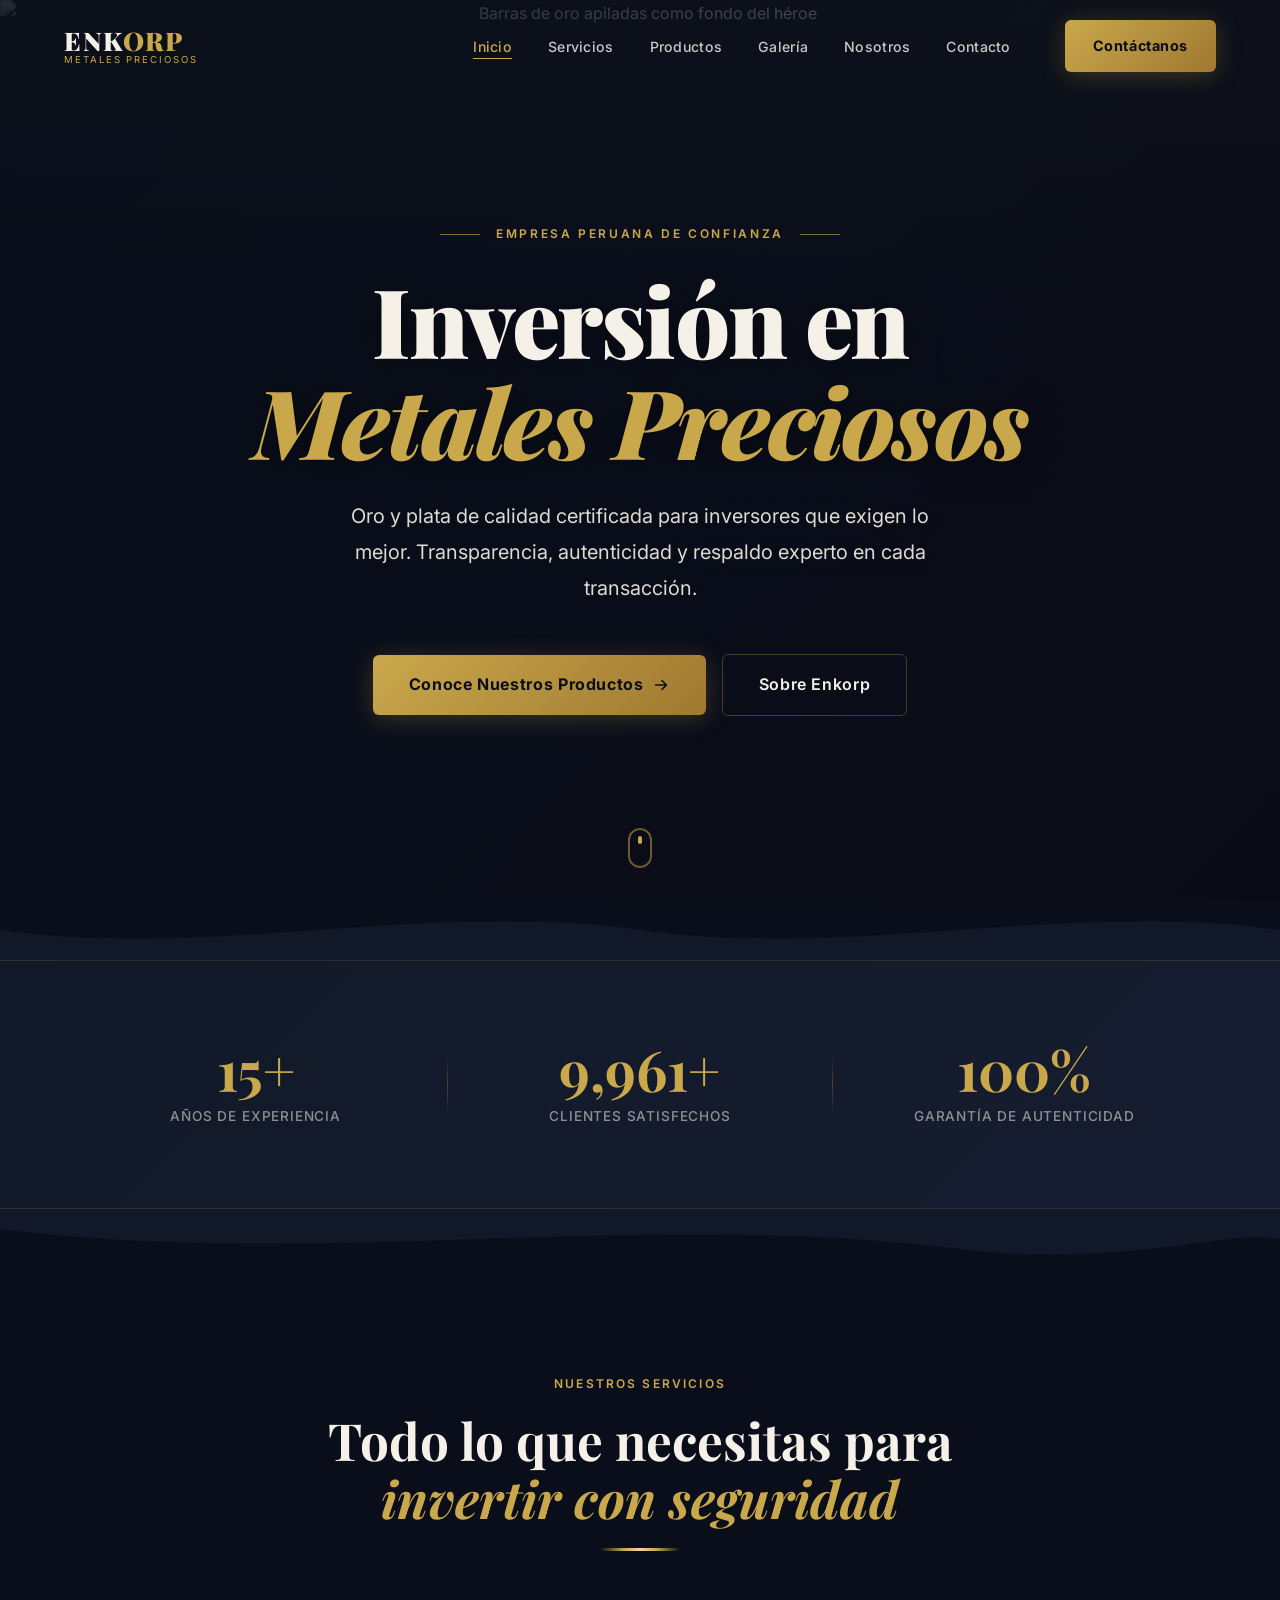
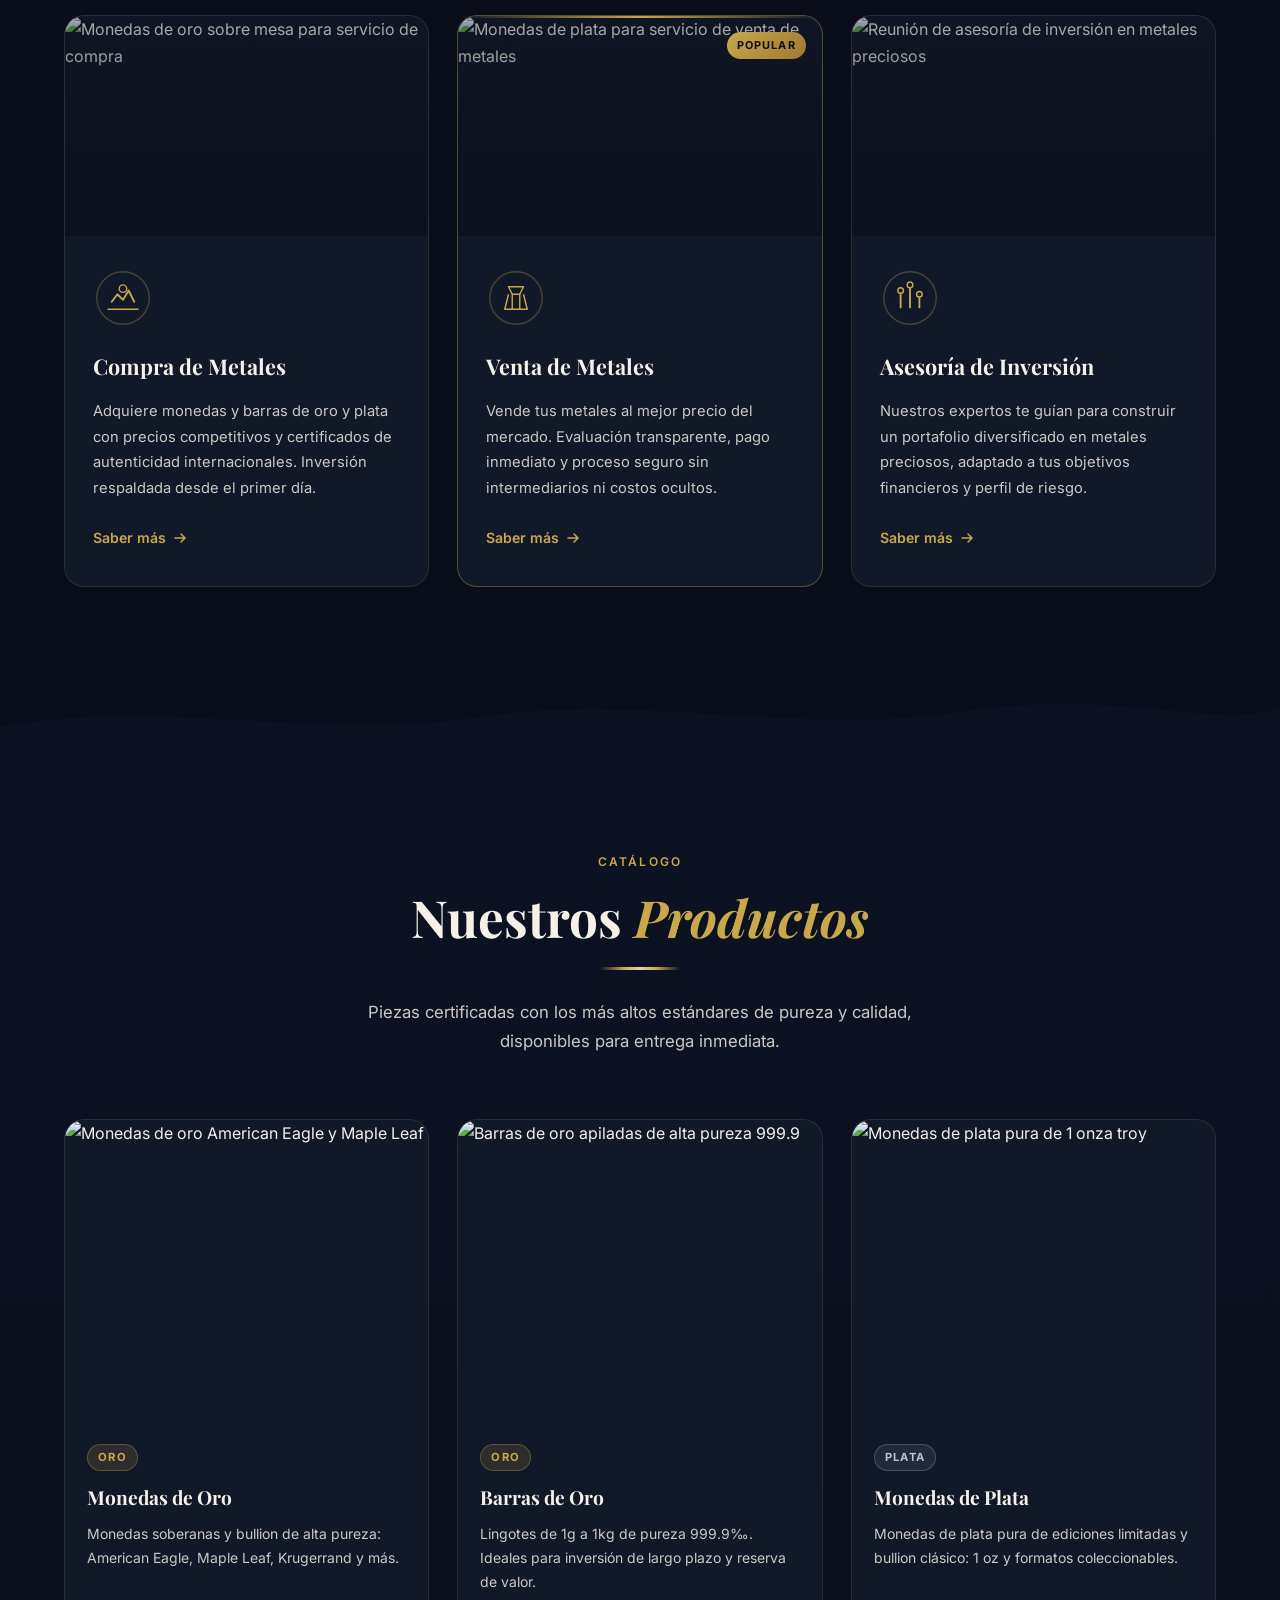
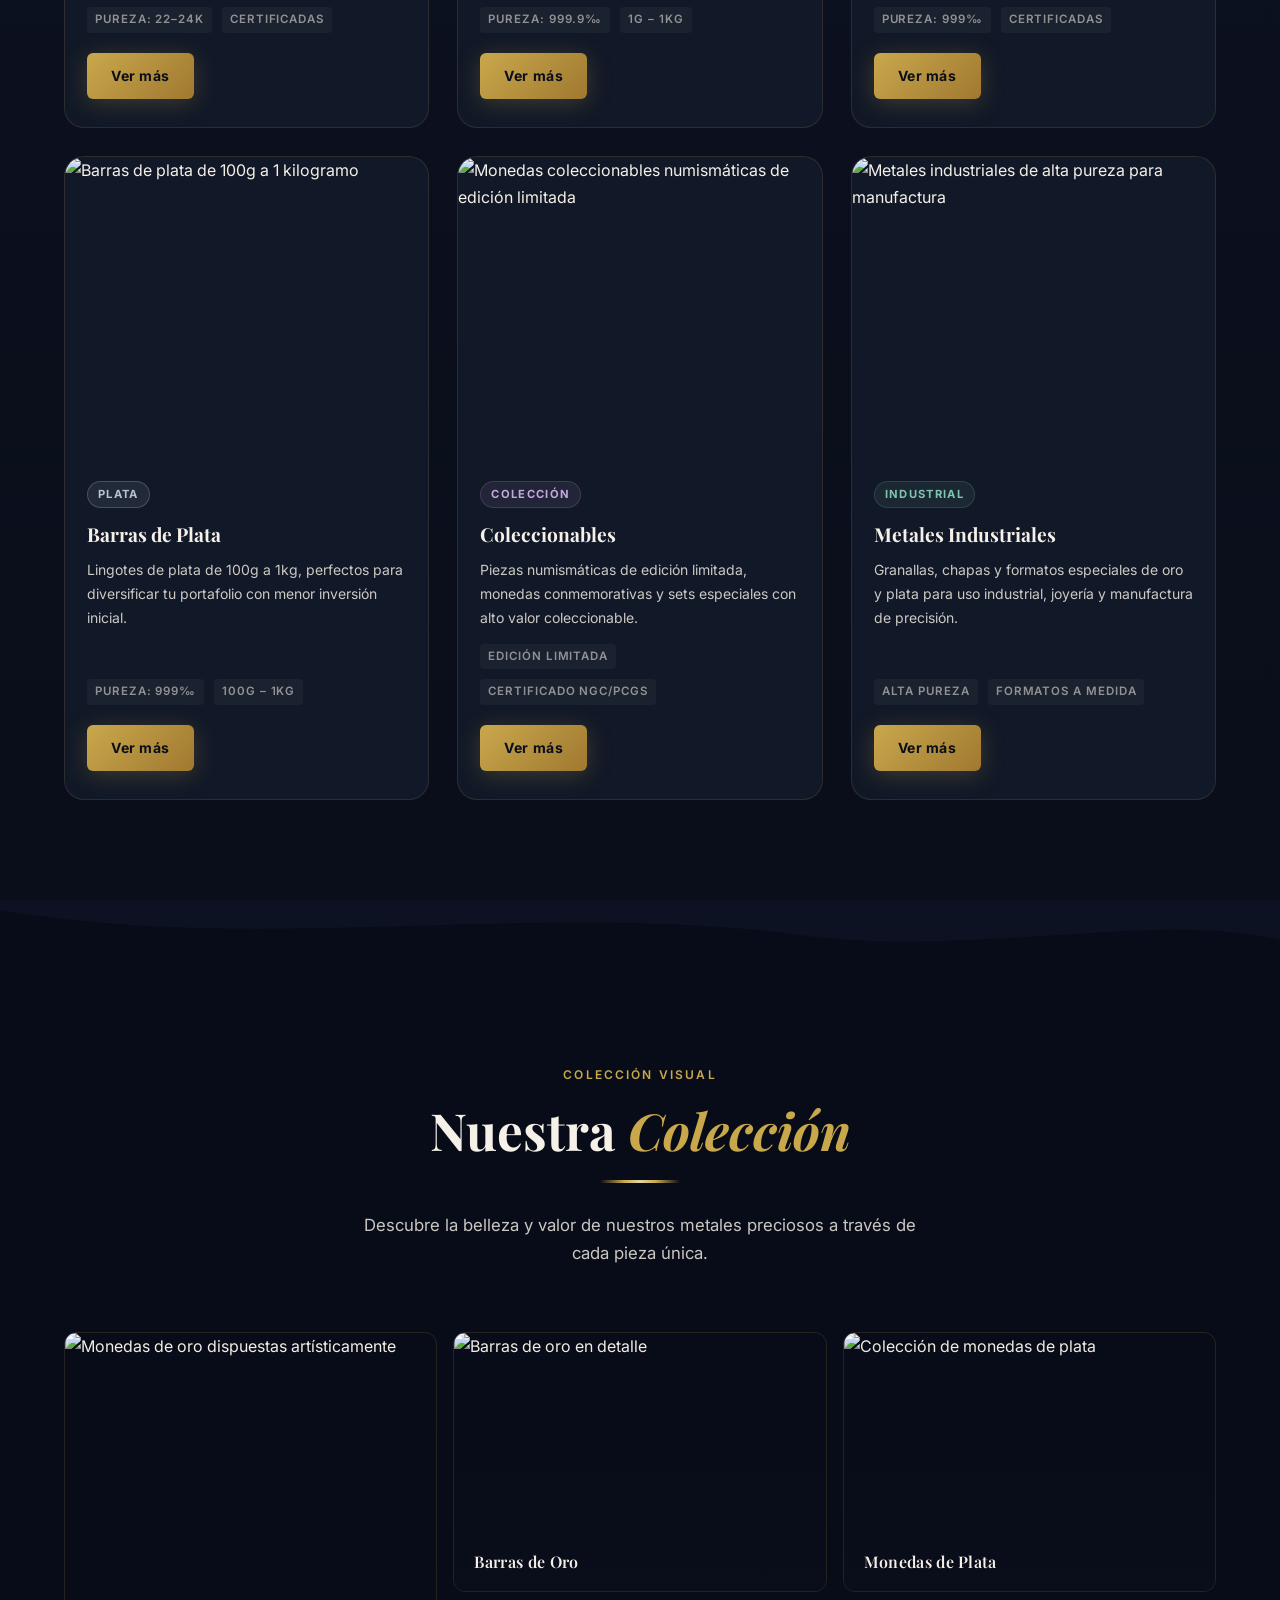
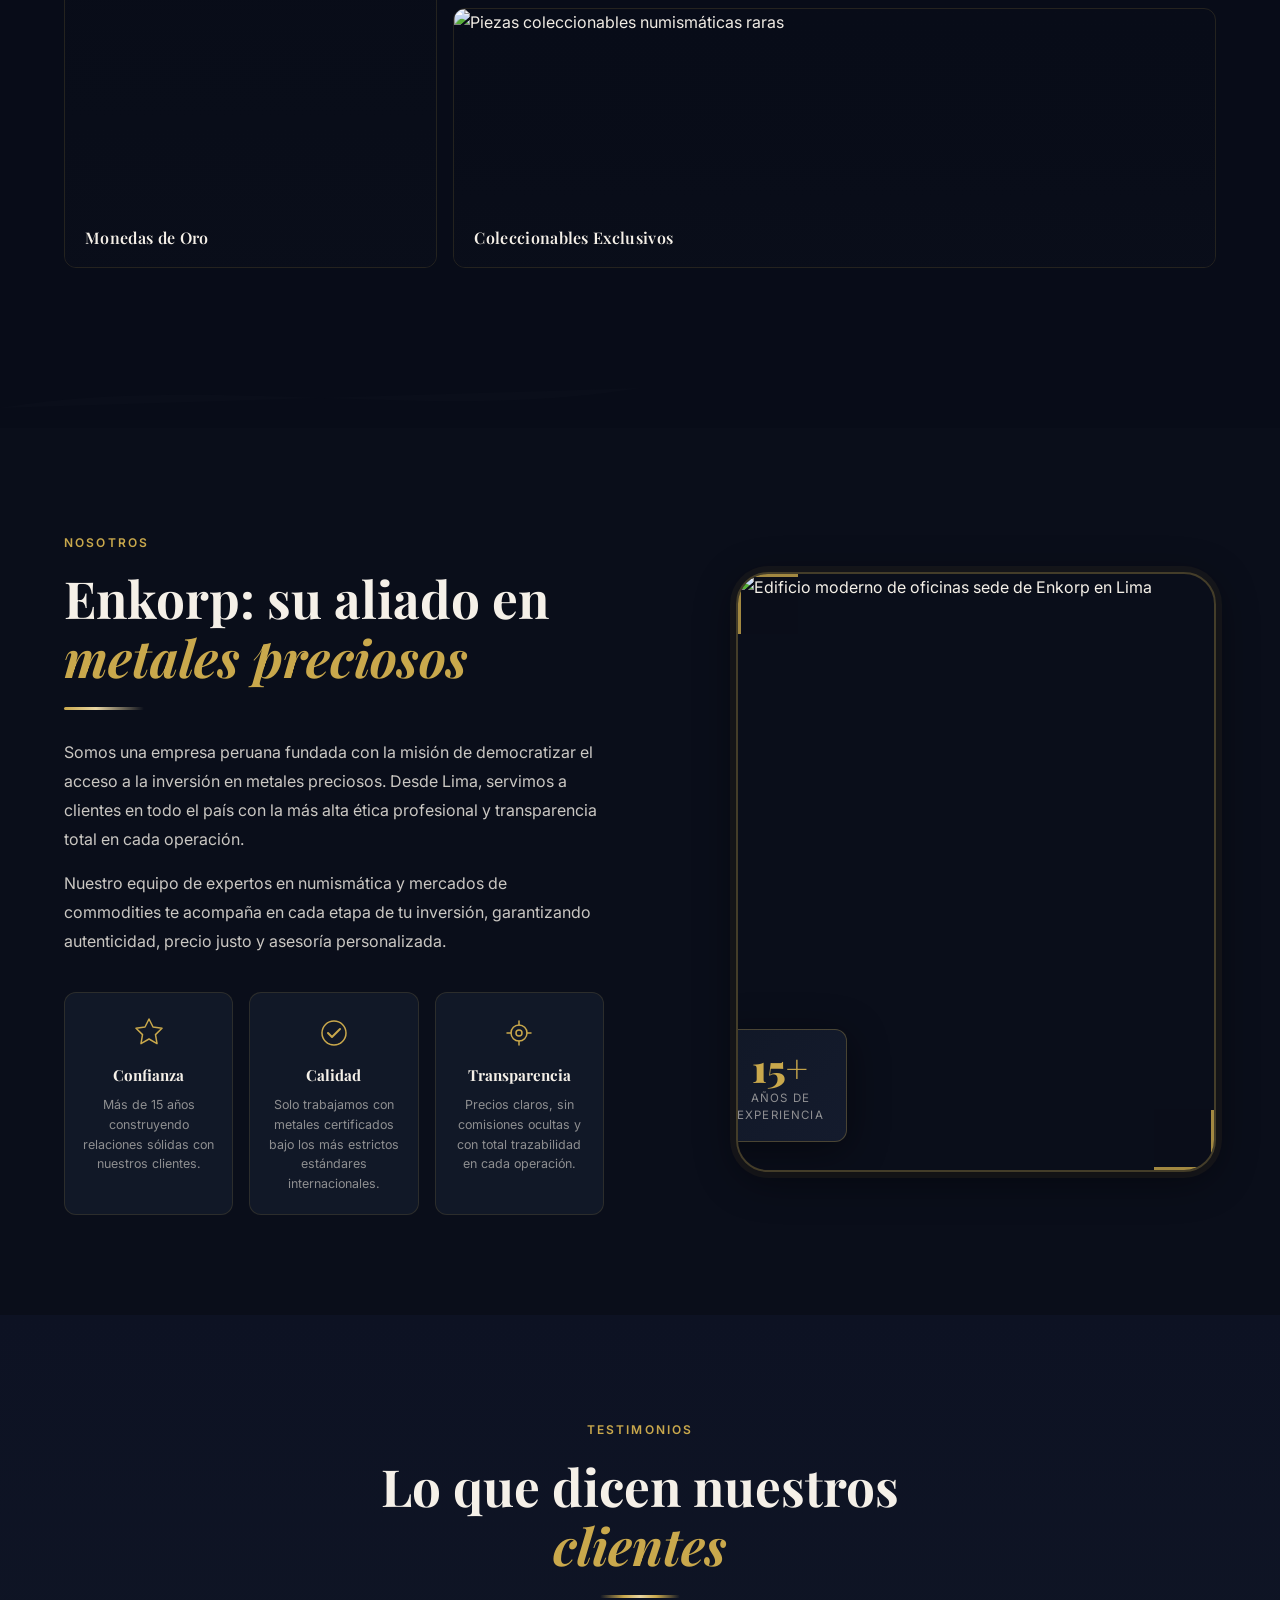
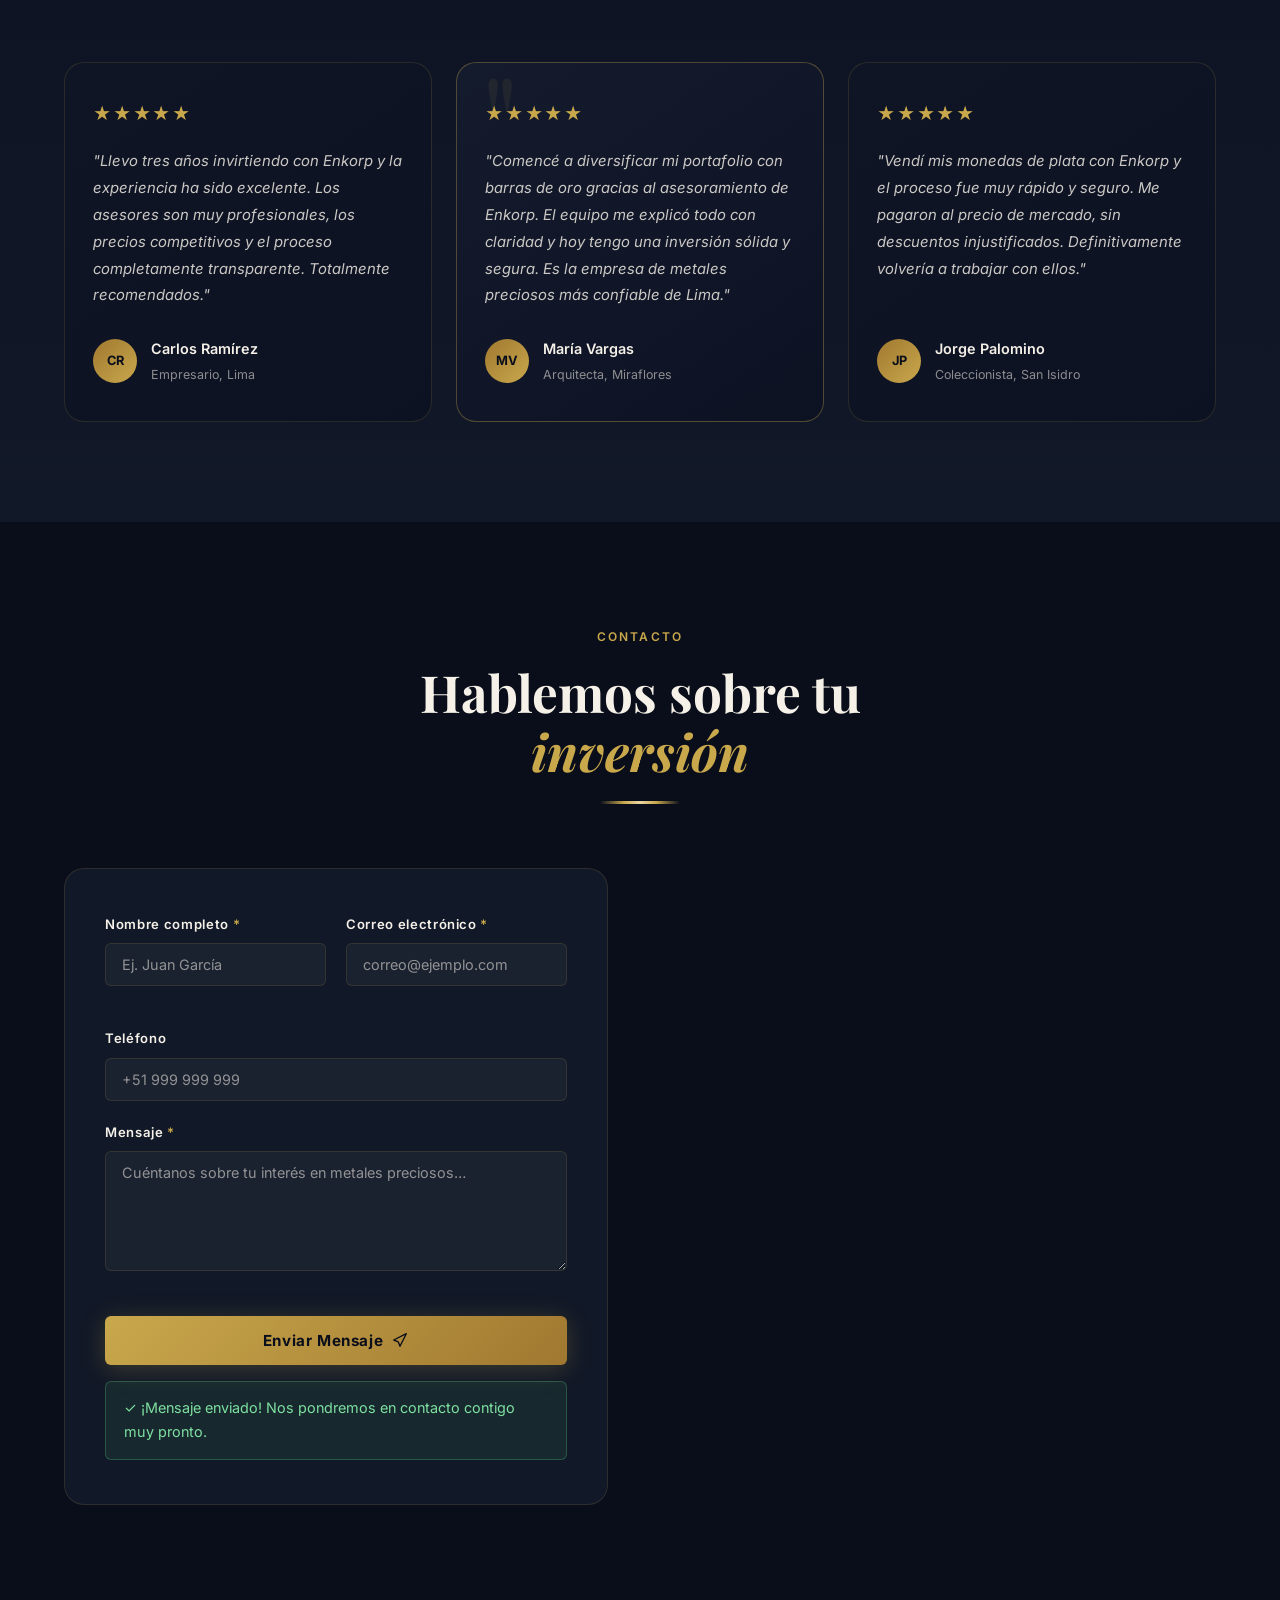
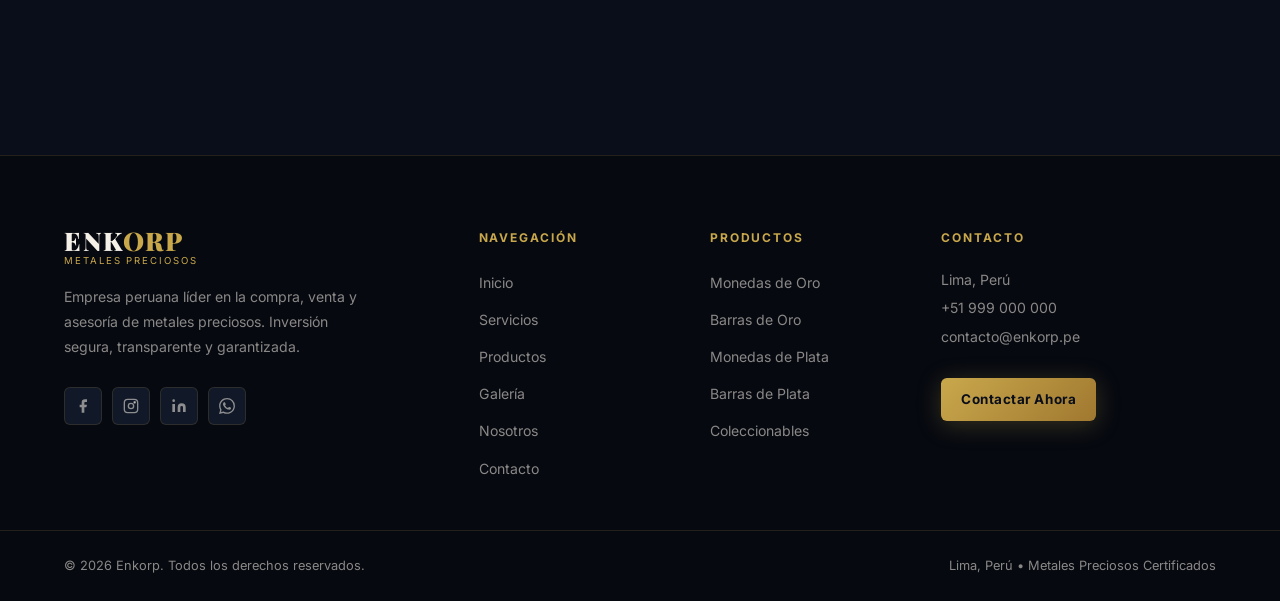
==== index.html @ 93d9c3ce "Redesign: add images, gallery section, improved visual design" ====
<!DOCTYPE html>
<html lang="es">
<head>
  <meta charset="UTF-8" />
  <meta name="viewport" content="width=device-width, initial-scale=1.0" />
  <meta name="description" content="Enkorp – Empresa peruana especializada en metales preciosos: monedas y barras de oro y plata. Inversión segura, garantizada y transparente." />
  <title>Enkorp | Metales Preciosos – Oro y Plata en Perú</title>

  <!-- Google Fonts -->
  <link rel="preconnect" href="https://fonts.googleapis.com" />
  <link rel="preconnect" href="https://fonts.gstatic.com" crossorigin />
  <link href="https://fonts.googleapis.com/css2?family=Playfair+Display:ital,wght@0,400;0,600;0,700;0,900;1,400;1,600&family=Inter:wght@300;400;500;600;700&display=swap" rel="stylesheet" />

  <link rel="stylesheet" href="style.css" />
</head>
<body>

  <!-- ═══════════════════════════ NAVBAR ═══════════════════════════ -->
  <header class="navbar" id="navbar">
    <div class="nav-container">
      <a href="#inicio" class="nav-logo" aria-label="Enkorp inicio">
        <span class="logo-text">ENK<span class="logo-accent">ORP</span></span>
        <span class="logo-tagline">Metales Preciosos</span>
      </a>

      <nav class="nav-menu" id="navMenu" role="navigation" aria-label="Menú principal">
        <ul class="nav-links">
          <li><a href="#inicio" class="nav-link">Inicio</a></li>
          <li><a href="#servicios" class="nav-link">Servicios</a></li>
          <li><a href="#productos" class="nav-link">Productos</a></li>
          <li><a href="#galeria" class="nav-link">Galería</a></li>
          <li><a href="#nosotros" class="nav-link">Nosotros</a></li>
          <li><a href="#contacto" class="nav-link">Contacto</a></li>
        </ul>
      </nav>

      <a href="#contacto" class="nav-cta btn-primary">Contáctanos</a>

      <button class="hamburger" id="hamburger" aria-label="Abrir menú" aria-expanded="false" aria-controls="navMenu">
        <span class="ham-line"></span>
        <span class="ham-line"></span>
        <span class="ham-line"></span>
      </button>
    </div>
  </header>

  <!-- ═══════════════════════════ HERO ═══════════════════════════ -->
  <section class="hero" id="inicio" role="banner">
    <div class="hero-bg">
      <img
        class="hero-bg-img"
        src="https://images.unsplash.com/photo-1610375461246-83df859d849d?w=1920&q=80"
        alt="Barras de oro apiladas como fondo del héroe"
        loading="eager"
        fetchpriority="high"
      />
      <div class="hero-bg-overlay" aria-hidden="true"></div>
      <div class="hero-particles" id="heroParticles" aria-hidden="true"></div>
    </div>

    <div class="hero-content">
      <p class="hero-eyebrow fade-up delay-1">
        <span class="eyebrow-line" aria-hidden="true"></span>
        Empresa Peruana de Confianza
        <span class="eyebrow-line" aria-hidden="true"></span>
      </p>
      <h1 class="hero-title fade-up delay-2">
        Inversión en<br />
        <em class="gold-italic">Metales Preciosos</em>
      </h1>
      <p class="hero-subtitle fade-up delay-3">
        Oro y plata de calidad certificada para inversores que exigen lo mejor.<br class="br-desktop" />
        Transparencia, autenticidad y respaldo experto en cada transacción.
      </p>
      <div class="hero-actions fade-up delay-4">
        <a href="#productos" class="btn-primary btn-large">
          Conoce Nuestros Productos
          <svg class="btn-icon" viewBox="0 0 20 20" fill="none" aria-hidden="true">
            <path d="M4 10h12M11 5l5 5-5 5" stroke="currentColor" stroke-width="1.8" stroke-linecap="round" stroke-linejoin="round"/>
          </svg>
        </a>
        <a href="#nosotros" class="btn-ghost btn-large">Sobre Enkorp</a>
      </div>
    </div>

    <div class="hero-shimmer" aria-hidden="true"></div>

    <a href="#estadisticas" class="hero-scroll-cue" aria-label="Desplázate hacia abajo">
      <span class="scroll-dot"></span>
    </a>
  </section>

  <!-- ═══════════════════════════ WAVY DIVIDER ═══════════════════════════ -->
  <div class="wavy-divider wavy-divider--hero" aria-hidden="true">
    <svg viewBox="0 0 1440 60" preserveAspectRatio="none" xmlns="http://www.w3.org/2000/svg">
      <path d="M0,30 C240,60 480,0 720,30 C960,60 1200,0 1440,30 L1440,60 L0,60 Z" fill="#111827"/>
    </svg>
  </div>

  <!-- ═══════════════════════════ STATS BAR ═══════════════════════════ -->
  <section class="stats-bar" id="estadisticas" aria-label="Estadísticas de la empresa">
    <div class="container">
      <div class="stats-grid">
        <div class="stat-item reveal">
          <span class="stat-number" data-target="15" data-suffix="+">0</span>
          <span class="stat-label">Años de Experiencia</span>
        </div>
        <div class="stat-divider" aria-hidden="true"></div>
        <div class="stat-item reveal">
          <span class="stat-number" data-target="10000" data-suffix="+">0</span>
          <span class="stat-label">Clientes Satisfechos</span>
        </div>
        <div class="stat-divider" aria-hidden="true"></div>
        <div class="stat-item reveal">
          <span class="stat-number" data-target="100" data-suffix="%">0</span>
          <span class="stat-label">Garantía de Autenticidad</span>
        </div>
      </div>
    </div>
  </section>

  <!-- ═══════════════════════════ WAVY DIVIDER ═══════════════════════════ -->
  <div class="wavy-divider wavy-divider--stats" aria-hidden="true">
    <svg viewBox="0 0 1440 60" preserveAspectRatio="none" xmlns="http://www.w3.org/2000/svg">
      <path d="M0,20 C360,60 720,0 1080,40 C1260,60 1380,20 1440,30 L1440,60 L0,60 Z" fill="#0a0e1a"/>
    </svg>
  </div>

  <!-- ═══════════════════════════ SERVICES ═══════════════════════════ -->
  <section class="section services" id="servicios" aria-labelledby="services-title">
    <div class="container">
      <div class="section-header reveal">
        <span class="section-tag">Nuestros Servicios</span>
        <h2 class="section-title" id="services-title">
          Todo lo que necesitas para<br /><em class="gold-italic">invertir con seguridad</em>
        </h2>
        <div class="section-title-accent" aria-hidden="true"></div>
      </div>

      <div class="services-grid">
        <!-- Card 1 – Compra -->
        <article class="service-card reveal">
          <div class="service-card-img-wrap">
            <img
              src="https://images.unsplash.com/photo-1580519542036-c47de6196ba5?w=800&q=80"
              alt="Monedas de oro sobre mesa para servicio de compra"
              class="service-card-img"
              loading="lazy"
            />
            <div class="service-card-img-overlay" aria-hidden="true"></div>
          </div>
          <div class="service-card-body">
            <div class="service-icon-wrap" aria-hidden="true">
              <svg class="service-icon" viewBox="0 0 64 64" fill="none">
                <circle cx="32" cy="32" r="28" stroke="currentColor" stroke-width="1.5" opacity=".3"/>
                <path d="M20 36l6-8 6 6 6-10 6 12" stroke="currentColor" stroke-width="2" stroke-linecap="round" stroke-linejoin="round"/>
                <path d="M16 44h32" stroke="currentColor" stroke-width="1.5" stroke-linecap="round"/>
                <circle cx="32" cy="22" r="4" stroke="currentColor" stroke-width="1.5"/>
              </svg>
            </div>
            <h3 class="service-title">Compra de Metales</h3>
            <p class="service-desc">
              Adquiere monedas y barras de oro y plata con precios competitivos y certificados de autenticidad internacionales. Inversión respaldada desde el primer día.
            </p>
            <a href="#contacto" class="service-link">
              Saber más
              <svg viewBox="0 0 16 16" fill="none" aria-hidden="true"><path d="M3 8h10M9 4l4 4-4 4" stroke="currentColor" stroke-width="1.5" stroke-linecap="round"/></svg>
            </a>
          </div>
        </article>

        <!-- Card 2 – Venta (featured) -->
        <article class="service-card service-card--featured reveal">
          <div class="service-badge" aria-label="Servicio destacado">Popular</div>
          <div class="service-card-img-wrap">
            <img
              src="https://images.unsplash.com/photo-1611974789855-9c2a0a7236a3?w=800&q=80"
              alt="Monedas de plata para servicio de venta de metales"
              class="service-card-img"
              loading="lazy"
            />
            <div class="service-card-img-overlay" aria-hidden="true"></div>
          </div>
          <div class="service-card-body">
            <div class="service-icon-wrap" aria-hidden="true">
              <svg class="service-icon" viewBox="0 0 64 64" fill="none">
                <circle cx="32" cy="32" r="28" stroke="currentColor" stroke-width="1.5" opacity=".3"/>
                <path d="M24 20h16l-4 8H28l-4-8z" stroke="currentColor" stroke-width="1.5" stroke-linejoin="round"/>
                <path d="M24 28l-4 16h24l-4-16" stroke="currentColor" stroke-width="1.5" stroke-linejoin="round"/>
                <path d="M28 28v16M36 28v16" stroke="currentColor" stroke-width="1.5" stroke-linecap="round"/>
              </svg>
            </div>
            <h3 class="service-title">Venta de Metales</h3>
            <p class="service-desc">
              Vende tus metales al mejor precio del mercado. Evaluación transparente, pago inmediato y proceso seguro sin intermediarios ni costos ocultos.
            </p>
            <a href="#contacto" class="service-link">
              Saber más
              <svg viewBox="0 0 16 16" fill="none" aria-hidden="true"><path d="M3 8h10M9 4l4 4-4 4" stroke="currentColor" stroke-width="1.5" stroke-linecap="round"/></svg>
            </a>
          </div>
        </article>

        <!-- Card 3 – Asesoría -->
        <article class="service-card reveal">
          <div class="service-card-img-wrap">
            <img
              src="https://images.unsplash.com/photo-1560472355-536de3962603?w=800&q=80"
              alt="Reunión de asesoría de inversión en metales preciosos"
              class="service-card-img"
              loading="lazy"
            />
            <div class="service-card-img-overlay" aria-hidden="true"></div>
          </div>
          <div class="service-card-body">
            <div class="service-icon-wrap" aria-hidden="true">
              <svg class="service-icon" viewBox="0 0 64 64" fill="none">
                <circle cx="32" cy="32" r="28" stroke="currentColor" stroke-width="1.5" opacity=".3"/>
                <path d="M22 42V28M32 42V22M42 42V32" stroke="currentColor" stroke-width="2" stroke-linecap="round"/>
                <circle cx="22" cy="24" r="3" stroke="currentColor" stroke-width="1.5"/>
                <circle cx="32" cy="18" r="3" stroke="currentColor" stroke-width="1.5"/>
                <circle cx="42" cy="28" r="3" stroke="currentColor" stroke-width="1.5"/>
              </svg>
            </div>
            <h3 class="service-title">Asesoría de Inversión</h3>
            <p class="service-desc">
              Nuestros expertos te guían para construir un portafolio diversificado en metales preciosos, adaptado a tus objetivos financieros y perfil de riesgo.
            </p>
            <a href="#contacto" class="service-link">
              Saber más
              <svg viewBox="0 0 16 16" fill="none" aria-hidden="true"><path d="M3 8h10M9 4l4 4-4 4" stroke="currentColor" stroke-width="1.5" stroke-linecap="round"/></svg>
            </a>
          </div>
        </article>
      </div>
    </div>
  </section>

  <!-- ═══════════════════════════ WAVY DIVIDER ═══════════════════════════ -->
  <div class="wavy-divider wavy-divider--services" aria-hidden="true">
    <svg viewBox="0 0 1440 60" preserveAspectRatio="none" xmlns="http://www.w3.org/2000/svg">
      <path d="M0,40 C180,10 360,55 540,30 C720,5 900,50 1080,25 C1260,0 1380,45 1440,20 L1440,60 L0,60 Z" fill="#0d1223"/>
    </svg>
  </div>

  <!-- ═══════════════════════════ PRODUCTS ═══════════════════════════ -->
  <section class="section products" id="productos" aria-labelledby="products-title">
    <div class="container">
      <div class="section-header reveal">
        <span class="section-tag">Catálogo</span>
        <h2 class="section-title" id="products-title">
          Nuestros <em class="gold-italic">Productos</em>
        </h2>
        <div class="section-title-accent" aria-hidden="true"></div>
        <p class="section-subtitle">
          Piezas certificadas con los más altos estándares de pureza y calidad, disponibles para entrega inmediata.
        </p>
      </div>

      <div class="products-grid">

        <!-- Gold Coins -->
        <article class="product-card reveal">
          <div class="product-img-wrap">
            <img
              src="https://images.unsplash.com/photo-1624365168968-f283d506c6b6?w=600&q=80"
              alt="Monedas de oro American Eagle y Maple Leaf"
              class="product-img"
              loading="lazy"
            />
          </div>
          <div class="product-card-body">
            <div class="product-metal-tag product-metal-tag--gold">Oro</div>
            <h3 class="product-name">Monedas de Oro</h3>
            <p class="product-desc">Monedas soberanas y bullion de alta pureza: American Eagle, Maple Leaf, Krugerrand y más.</p>
            <div class="product-specs">
              <span>Pureza: 22–24k</span>
              <span>Certificadas</span>
            </div>
            <a href="#contacto" class="product-cta">Ver más</a>
          </div>
        </article>

        <!-- Gold Bars -->
        <article class="product-card reveal">
          <div class="product-img-wrap">
            <img
              src="https://images.unsplash.com/photo-1610375461246-83df859d849d?w=600&q=80"
              alt="Barras de oro apiladas de alta pureza 999.9"
              class="product-img"
              loading="lazy"
            />
          </div>
          <div class="product-card-body">
            <div class="product-metal-tag product-metal-tag--gold">Oro</div>
            <h3 class="product-name">Barras de Oro</h3>
            <p class="product-desc">Lingotes de 1g a 1kg de pureza 999.9‰. Ideales para inversión de largo plazo y reserva de valor.</p>
            <div class="product-specs">
              <span>Pureza: 999.9‰</span>
              <span>1g – 1kg</span>
            </div>
            <a href="#contacto" class="product-cta">Ver más</a>
          </div>
        </article>

        <!-- Silver Coins -->
        <article class="product-card reveal">
          <div class="product-img-wrap">
            <img
              src="https://images.unsplash.com/photo-1611974789855-9c2a0a7236a3?w=600&q=80"
              alt="Monedas de plata pura de 1 onza troy"
              class="product-img"
              loading="lazy"
            />
          </div>
          <div class="product-card-body">
            <div class="product-metal-tag product-metal-tag--silver">Plata</div>
            <h3 class="product-name">Monedas de Plata</h3>
            <p class="product-desc">Monedas de plata pura de ediciones limitadas y bullion clásico: 1 oz y formatos coleccionables.</p>
            <div class="product-specs">
              <span>Pureza: 999‰</span>
              <span>Certificadas</span>
            </div>
            <a href="#contacto" class="product-cta">Ver más</a>
          </div>
        </article>

        <!-- Silver Bars -->
        <article class="product-card reveal">
          <div class="product-img-wrap">
            <img
              src="https://images.unsplash.com/photo-1574607383476-f517f562d009?w=600&q=80"
              alt="Barras de plata de 100g a 1 kilogramo"
              class="product-img"
              loading="lazy"
            />
          </div>
          <div class="product-card-body">
            <div class="product-metal-tag product-metal-tag--silver">Plata</div>
            <h3 class="product-name">Barras de Plata</h3>
            <p class="product-desc">Lingotes de plata de 100g a 1kg, perfectos para diversificar tu portafolio con menor inversión inicial.</p>
            <div class="product-specs">
              <span>Pureza: 999‰</span>
              <span>100g – 1kg</span>
            </div>
            <a href="#contacto" class="product-cta">Ver más</a>
          </div>
        </article>

        <!-- Collectibles -->
        <article class="product-card reveal">
          <div class="product-img-wrap">
            <img
              src="https://images.unsplash.com/photo-1589758438368-0ad531db3366?w=600&q=80"
              alt="Monedas coleccionables numismáticas de edición limitada"
              class="product-img"
              loading="lazy"
            />
          </div>
          <div class="product-card-body">
            <div class="product-metal-tag product-metal-tag--collect">Colección</div>
            <h3 class="product-name">Coleccionables</h3>
            <p class="product-desc">Piezas numismáticas de edición limitada, monedas conmemorativas y sets especiales con alto valor coleccionable.</p>
            <div class="product-specs">
              <span>Edición Limitada</span>
              <span>Certificado NGC/PCGS</span>
            </div>
            <a href="#contacto" class="product-cta">Ver más</a>
          </div>
        </article>

        <!-- Industrial -->
        <article class="product-card reveal">
          <div class="product-img-wrap">
            <img
              src="https://images.unsplash.com/photo-1618366712010-f4ae9c647dcb?w=600&q=80"
              alt="Metales industriales de alta pureza para manufactura"
              class="product-img"
              loading="lazy"
            />
          </div>
          <div class="product-card-body">
            <div class="product-metal-tag product-metal-tag--industrial">Industrial</div>
            <h3 class="product-name">Metales Industriales</h3>
            <p class="product-desc">Granallas, chapas y formatos especiales de oro y plata para uso industrial, joyería y manufactura de precisión.</p>
            <div class="product-specs">
              <span>Alta Pureza</span>
              <span>Formatos a medida</span>
            </div>
            <a href="#contacto" class="product-cta">Ver más</a>
          </div>
        </article>

      </div>
    </div>
  </section>

  <!-- ═══════════════════════════ WAVY DIVIDER ═══════════════════════════ -->
  <div class="wavy-divider wavy-divider--products" aria-hidden="true">
    <svg viewBox="0 0 1440 60" preserveAspectRatio="none" xmlns="http://www.w3.org/2000/svg">
      <path d="M0,10 C300,55 600,0 900,35 C1100,58 1300,10 1440,40 L1440,60 L0,60 Z" fill="#080c18"/>
    </svg>
  </div>

  <!-- ═══════════════════════════ GALERÍA ═══════════════════════════ -->
  <section class="section gallery" id="galeria" aria-labelledby="gallery-title">
    <div class="container">
      <div class="section-header reveal">
        <span class="section-tag">Colección Visual</span>
        <h2 class="section-title" id="gallery-title">
          Nuestra <em class="gold-italic">Colección</em>
        </h2>
        <div class="section-title-accent" aria-hidden="true"></div>
        <p class="section-subtitle">
          Descubre la belleza y valor de nuestros metales preciosos a través de cada pieza única.
        </p>
      </div>

      <div class="gallery-grid">
        <div class="gallery-item gallery-item--tall reveal">
          <img
            src="https://images.unsplash.com/photo-1624365168968-f283d506c6b6?w=600&q=80"
            alt="Monedas de oro dispuestas artísticamente"
            class="gallery-img"
            loading="lazy"
          />
          <div class="gallery-overlay" aria-hidden="true">
            <span class="gallery-label">Monedas de Oro</span>
          </div>
        </div>
        <div class="gallery-item reveal">
          <img
            src="https://images.unsplash.com/photo-1610375461246-83df859d849d?w=600&q=80"
            alt="Barras de oro en detalle"
            class="gallery-img"
            loading="lazy"
          />
          <div class="gallery-overlay" aria-hidden="true">
            <span class="gallery-label">Barras de Oro</span>
          </div>
        </div>
        <div class="gallery-item reveal">
          <img
            src="https://images.unsplash.com/photo-1611974789855-9c2a0a7236a3?w=600&q=80"
            alt="Colección de monedas de plata"
            class="gallery-img"
            loading="lazy"
          />
          <div class="gallery-overlay" aria-hidden="true">
            <span class="gallery-label">Monedas de Plata</span>
          </div>
        </div>
        <div class="gallery-item gallery-item--wide reveal">
          <img
            src="https://images.unsplash.com/photo-1589758438368-0ad531db3366?w=600&q=80"
            alt="Piezas coleccionables numismáticas raras"
            class="gallery-img"
            loading="lazy"
          />
          <div class="gallery-overlay" aria-hidden="true">
            <span class="gallery-label">Coleccionables Exclusivos</span>
          </div>
        </div>
      </div>
    </div>
  </section>

  <!-- ═══════════════════════════ WAVY DIVIDER ═══════════════════════════ -->
  <div class="wavy-divider wavy-divider--gallery" aria-hidden="true">
    <svg viewBox="0 0 1440 60" preserveAspectRatio="none" xmlns="http://www.w3.org/2000/svg">
      <path d="M0,40 C240,5 480,55 720,20 C960,−5 1200,50 1440,15 L1440,60 L0,60 Z" fill="#0a0e1a"/>
    </svg>
  </div>

  <!-- ═══════════════════════════ NOSOTROS ═══════════════════════════ -->
  <section class="section about" id="nosotros" aria-labelledby="about-title">
    <div class="container">
      <div class="about-grid">
        <div class="about-content reveal">
          <span class="section-tag">Nosotros</span>
          <h2 class="section-title" id="about-title">
            Enkorp: su aliado en<br /><em class="gold-italic">metales preciosos</em>
          </h2>
          <div class="section-title-accent section-title-accent--left" aria-hidden="true"></div>
          <p class="about-text">
            Somos una empresa peruana fundada con la misión de democratizar el acceso a la inversión en metales preciosos. Desde Lima, servimos a clientes en todo el país con la más alta ética profesional y transparencia total en cada operación.
          </p>
          <p class="about-text">
            Nuestro equipo de expertos en numismática y mercados de commodities te acompaña en cada etapa de tu inversión, garantizando autenticidad, precio justo y asesoría personalizada.
          </p>

          <div class="values-grid">
            <div class="value-item">
              <div class="value-icon" aria-hidden="true">
                <svg viewBox="0 0 40 40" fill="none">
                  <path d="M20 6l4 8 9 1.3-6.5 6.3 1.5 9L20 26l-8 4.6 1.5-9L7 15.3l9-1.3L20 6z" stroke="currentColor" stroke-width="1.5" stroke-linejoin="round"/>
                </svg>
              </div>
              <h4 class="value-name">Confianza</h4>
              <p class="value-desc">Más de 15 años construyendo relaciones sólidas con nuestros clientes.</p>
            </div>
            <div class="value-item">
              <div class="value-icon" aria-hidden="true">
                <svg viewBox="0 0 40 40" fill="none">
                  <circle cx="20" cy="20" r="12" stroke="currentColor" stroke-width="1.5"/>
                  <path d="M14 20l4 4 8-8" stroke="currentColor" stroke-width="2" stroke-linecap="round" stroke-linejoin="round"/>
                </svg>
              </div>
              <h4 class="value-name">Calidad</h4>
              <p class="value-desc">Solo trabajamos con metales certificados bajo los más estrictos estándares internacionales.</p>
            </div>
            <div class="value-item">
              <div class="value-icon" aria-hidden="true">
                <svg viewBox="0 0 40 40" fill="none">
                  <path d="M20 8v4M20 28v4M8 20h4M28 20h4" stroke="currentColor" stroke-width="1.5" stroke-linecap="round"/>
                  <circle cx="20" cy="20" r="8" stroke="currentColor" stroke-width="1.5"/>
                  <circle cx="20" cy="20" r="3" stroke="currentColor" stroke-width="1.5"/>
                </svg>
              </div>
              <h4 class="value-name">Transparencia</h4>
              <p class="value-desc">Precios claros, sin comisiones ocultas y con total trazabilidad en cada operación.</p>
            </div>
          </div>
        </div>

        <div class="about-visual reveal">
          <div class="about-img-frame">
            <img
              src="https://images.unsplash.com/photo-1486406146926-c627a92ad1ab?w=900&q=80"
              alt="Edificio moderno de oficinas sede de Enkorp en Lima"
              class="about-img"
              loading="lazy"
            />
            <div class="about-badge">
              <span class="about-years-num">15+</span>
              <span class="about-years-label">años de<br/>experiencia</span>
            </div>
          </div>
        </div>
      </div>
    </div>
  </section>

  <!-- ═══════════════════════════ TESTIMONIALS ═══════════════════════════ -->
  <section class="section testimonials" id="testimonios" aria-labelledby="testimonials-title">
    <div class="container">
      <div class="section-header reveal">
        <span class="section-tag">Testimonios</span>
        <h2 class="section-title" id="testimonials-title">
          Lo que dicen nuestros<br /><em class="gold-italic">clientes</em>
        </h2>
        <div class="section-title-accent" aria-hidden="true"></div>
      </div>

      <div class="testimonials-grid">

        <article class="testimonial-card reveal">
          <div class="stars" aria-label="5 de 5 estrellas">
            <span aria-hidden="true">★★★★★</span>
          </div>
          <blockquote class="testimonial-text">
            "Llevo tres años invirtiendo con Enkorp y la experiencia ha sido excelente. Los asesores son muy profesionales, los precios competitivos y el proceso completamente transparente. Totalmente recomendados."
          </blockquote>
          <footer class="testimonial-author">
            <div class="author-avatar" aria-hidden="true">
              <span>CR</span>
            </div>
            <div class="author-info">
              <cite class="author-name">Carlos Ramírez</cite>
              <span class="author-role">Empresario, Lima</span>
            </div>
          </footer>
        </article>

        <article class="testimonial-card testimonial-card--featured reveal">
          <div class="stars" aria-label="5 de 5 estrellas">
            <span aria-hidden="true">★★★★★</span>
          </div>
          <blockquote class="testimonial-text">
            "Comencé a diversificar mi portafolio con barras de oro gracias al asesoramiento de Enkorp. El equipo me explicó todo con claridad y hoy tengo una inversión sólida y segura. Es la empresa de metales preciosos más confiable de Lima."
          </blockquote>
          <footer class="testimonial-author">
            <div class="author-avatar" aria-hidden="true">
              <span>MV</span>
            </div>
            <div class="author-info">
              <cite class="author-name">María Vargas</cite>
              <span class="author-role">Arquitecta, Miraflores</span>
            </div>
          </footer>
        </article>

        <article class="testimonial-card reveal">
          <div class="stars" aria-label="5 de 5 estrellas">
            <span aria-hidden="true">★★★★★</span>
          </div>
          <blockquote class="testimonial-text">
            "Vendí mis monedas de plata con Enkorp y el proceso fue muy rápido y seguro. Me pagaron al precio de mercado, sin descuentos injustificados. Definitivamente volvería a trabajar con ellos."
          </blockquote>
          <footer class="testimonial-author">
            <div class="author-avatar" aria-hidden="true">
              <span>JP</span>
            </div>
            <div class="author-info">
              <cite class="author-name">Jorge Palomino</cite>
              <span class="author-role">Coleccionista, San Isidro</span>
            </div>
          </footer>
        </article>

      </div>
    </div>
  </section>

  <!-- ═══════════════════════════ CONTACT ═══════════════════════════ -->
  <section class="section contact" id="contacto" aria-labelledby="contact-title">
    <div class="container">
      <div class="section-header reveal">
        <span class="section-tag">Contacto</span>
        <h2 class="section-title" id="contact-title">
          Hablemos sobre tu<br /><em class="gold-italic">inversión</em>
        </h2>
        <div class="section-title-accent" aria-hidden="true"></div>
      </div>

      <div class="contact-grid">
        <!-- Form -->
        <div class="contact-form-wrap reveal">
          <form class="contact-form" id="contactForm" novalidate>
            <div class="form-row">
              <div class="form-group">
                <label class="form-label" for="nombre">Nombre completo <span aria-hidden="true">*</span></label>
                <input class="form-input" type="text" id="nombre" name="nombre" placeholder="Ej. Juan García" required autocomplete="name" />
                <span class="form-error" id="nombreError" role="alert"></span>
              </div>
              <div class="form-group">
                <label class="form-label" for="email">Correo electrónico <span aria-hidden="true">*</span></label>
                <input class="form-input" type="email" id="email" name="email" placeholder="correo@ejemplo.com" required autocomplete="email" />
                <span class="form-error" id="emailError" role="alert"></span>
              </div>
            </div>
            <div class="form-group">
              <label class="form-label" for="telefono">Teléfono</label>
              <input class="form-input" type="tel" id="telefono" name="telefono" placeholder="+51 999 999 999" autocomplete="tel" />
            </div>
            <div class="form-group">
              <label class="form-label" for="mensaje">Mensaje <span aria-hidden="true">*</span></label>
              <textarea class="form-input form-textarea" id="mensaje" name="mensaje" placeholder="Cuéntanos sobre tu interés en metales preciosos…" rows="5" required></textarea>
              <span class="form-error" id="mensajeError" role="alert"></span>
            </div>
            <button type="submit" class="btn-primary btn-submit" id="formSubmit">
              <span class="btn-text">Enviar Mensaje</span>
              <svg class="btn-icon" viewBox="0 0 20 20" fill="none" aria-hidden="true">
                <path d="M3 10l14-7-7 14-2-5-5-2z" stroke="currentColor" stroke-width="1.5" stroke-linejoin="round"/>
              </svg>
            </button>
            <p class="form-success" id="formSuccess" role="status" aria-live="polite" hidden>
              ✓ ¡Mensaje enviado! Nos pondremos en contacto contigo muy pronto.
            </p>
          </form>
        </div>

        <!-- Info -->
        <div class="contact-info reveal">
          <div class="contact-info-inner">
            <h3 class="contact-info-title">Información de Contacto</h3>

            <ul class="contact-details">
              <li class="contact-detail">
                <div class="contact-icon" aria-hidden="true">
                  <svg viewBox="0 0 24 24" fill="none">
                    <path d="M12 2C8.13 2 5 5.13 5 9c0 5.25 7 13 7 13s7-7.75 7-13c0-3.87-3.13-7-7-7zm0 9.5a2.5 2.5 0 110-5 2.5 2.5 0 010 5z" stroke="currentColor" stroke-width="1.5"/>
                  </svg>
                </div>
                <div>
                  <strong>Dirección</strong>
                  <span>Lima, Perú<br/>San Isidro, Lima 27</span>
                </div>
              </li>
              <li class="contact-detail">
                <div class="contact-icon" aria-hidden="true">
                  <svg viewBox="0 0 24 24" fill="none">
                    <path d="M6.6 10.8c1.4 2.8 3.8 5.1 6.6 6.6l2.2-2.2c.3-.3.7-.4 1-.2 1.1.4 2.3.6 3.6.6.6 0 1 .4 1 1V20c0 .6-.4 1-1 1C10.6 21 3 13.4 3 4c0-.6.4-1 1-1h3.5c.6 0 1 .4 1 1 0 1.3.2 2.5.6 3.6.1.3 0 .7-.2 1L6.6 10.8z" stroke="currentColor" stroke-width="1.5"/>
                  </svg>
                </div>
                <div>
                  <strong>Teléfono</strong>
                  <span><a href="tel:+51999000000">+51 999 000 000</a></span>
                </div>
              </li>
              <li class="contact-detail">
                <div class="contact-icon" aria-hidden="true">
                  <svg viewBox="0 0 24 24" fill="none">
                    <path d="M4 4h16c1.1 0 2 .9 2 2v12c0 1.1-.9 2-2 2H4c-1.1 0-2-.9-2-2V6c0-1.1.9-2 2-2z" stroke="currentColor" stroke-width="1.5"/>
                    <path d="M22 6l-10 7L2 6" stroke="currentColor" stroke-width="1.5"/>
                  </svg>
                </div>
                <div>
                  <strong>Email</strong>
                  <span><a href="mailto:contacto@enkorp.pe">contacto@enkorp.pe</a></span>
                </div>
              </li>
              <li class="contact-detail">
                <div class="contact-icon" aria-hidden="true">
                  <svg viewBox="0 0 24 24" fill="none">
                    <circle cx="12" cy="12" r="10" stroke="currentColor" stroke-width="1.5"/>
                    <path d="M12 6v6l4 2" stroke="currentColor" stroke-width="1.5" stroke-linecap="round"/>
                  </svg>
                </div>
                <div>
                  <strong>Horario</strong>
                  <span>Lun – Vie: 9am – 6pm<br/>Sáb: 9am – 1pm</span>
                </div>
              </li>
            </ul>

            <!-- Map placeholder -->
            <div class="map-placeholder" role="img" aria-label="Ubicación de Enkorp en Lima, Perú">
              <div class="map-inner">
                <svg viewBox="0 0 200 120" fill="none" class="map-svg" aria-hidden="true">
                  <rect width="200" height="120" fill="#111827" rx="8"/>
                  <path d="M10 60 Q50 40 100 55 Q150 70 190 50" stroke="#1e3a5f" stroke-width="8" fill="none" opacity=".6"/>
                  <path d="M0 80 Q60 65 120 75 Q160 82 200 70" stroke="#1e3a5f" stroke-width="5" fill="none" opacity=".4"/>
                  <line x1="30" y1="0" x2="30" y2="120" stroke="#1e3a5f" stroke-width="1" opacity=".2"/>
                  <line x1="80" y1="0" x2="80" y2="120" stroke="#1e3a5f" stroke-width="1" opacity=".2"/>
                  <line x1="130" y1="0" x2="130" y2="120" stroke="#1e3a5f" stroke-width="1" opacity=".2"/>
                  <line x1="180" y1="0" x2="180" y2="120" stroke="#1e3a5f" stroke-width="1" opacity=".2"/>
                  <line x1="0" y1="30" x2="200" y2="30" stroke="#1e3a5f" stroke-width="1" opacity=".2"/>
                  <line x1="0" y1="60" x2="200" y2="60" stroke="#1e3a5f" stroke-width="1" opacity=".2"/>
                  <line x1="0" y1="90" x2="200" y2="90" stroke="#1e3a5f" stroke-width="1" opacity=".2"/>
                  <circle cx="100" cy="58" r="6" fill="#c9a84c"/>
                  <circle cx="100" cy="58" r="3" fill="#0a0e1a"/>
                  <line x1="100" y1="64" x2="100" y2="75" stroke="#c9a84c" stroke-width="2"/>
                  <circle cx="100" cy="58" r="12" stroke="#c9a84c" stroke-width="1" opacity=".4"/>
                  <text x="100" y="95" text-anchor="middle" font-size="9" fill="#c9a84c" opacity=".8" font-family="Inter, sans-serif">Lima, Perú</text>
                </svg>
                <p class="map-label">San Isidro, Lima</p>
              </div>
            </div>

          </div>
        </div>
      </div>
    </div>
  </section>

  <!-- ═══════════════════════════ FOOTER ═══════════════════════════ -->
  <footer class="footer" role="contentinfo">
    <div class="footer-top">
      <div class="container">
        <div class="footer-grid">
          <!-- Brand -->
          <div class="footer-brand">
            <a href="#inicio" class="nav-logo footer-logo" aria-label="Enkorp inicio">
              <span class="logo-text">ENK<span class="logo-accent">ORP</span></span>
              <span class="logo-tagline">Metales Preciosos</span>
            </a>
            <p class="footer-desc">
              Empresa peruana líder en la compra, venta y asesoría de metales preciosos. Inversión segura, transparente y garantizada.
            </p>
            <div class="social-links" aria-label="Redes sociales">
              <a href="#" class="social-link" aria-label="Facebook de Enkorp">
                <svg viewBox="0 0 24 24" fill="currentColor" aria-hidden="true"><path d="M18 2h-3a5 5 0 00-5 5v3H7v4h3v8h4v-8h3l1-4h-4V7a1 1 0 011-1h3z"/></svg>
              </a>
              <a href="#" class="social-link" aria-label="Instagram de Enkorp">
                <svg viewBox="0 0 24 24" fill="none" stroke="currentColor" stroke-width="2" aria-hidden="true">
                  <rect x="2" y="2" width="20" height="20" rx="5"/>
                  <circle cx="12" cy="12" r="4"/>
                  <circle cx="17.5" cy="6.5" r="1" fill="currentColor"/>
                </svg>
              </a>
              <a href="#" class="social-link" aria-label="LinkedIn de Enkorp">
                <svg viewBox="0 0 24 24" fill="currentColor" aria-hidden="true"><path d="M16 8a6 6 0 016 6v7h-4v-7a2 2 0 00-2-2 2 2 0 00-2 2v7h-4v-7a6 6 0 016-6zM2 9h4v12H2zM4 6a2 2 0 110-4 2 2 0 010 4z"/></svg>
              </a>
              <a href="#" class="social-link" aria-label="WhatsApp de Enkorp">
                <svg viewBox="0 0 24 24" fill="currentColor" aria-hidden="true"><path d="M17.472 14.382c-.297-.149-1.758-.867-2.03-.967-.273-.099-.471-.148-.67.15-.197.297-.767.966-.94 1.164-.173.199-.347.223-.644.075-.297-.15-1.255-.463-2.39-1.475-.883-.788-1.48-1.761-1.653-2.059-.173-.297-.018-.458.13-.606.134-.133.298-.347.446-.52.149-.174.198-.298.298-.497.099-.198.05-.371-.025-.52-.075-.149-.669-1.612-.916-2.207-.242-.579-.487-.5-.669-.51a12.8 12.8 0 00-.57-.01c-.198 0-.52.074-.792.372-.272.297-1.04 1.016-1.04 2.479 0 1.462 1.065 2.875 1.213 3.074.149.198 2.096 3.2 5.077 4.487.709.306 1.262.489 1.694.625.712.227 1.36.195 1.871.118.571-.085 1.758-.719 2.006-1.413.248-.694.248-1.289.173-1.413-.074-.124-.272-.198-.57-.347m-5.421 7.403h-.004a9.87 9.87 0 01-5.031-1.378l-.361-.214-3.741.982.998-3.648-.235-.374a9.86 9.86 0 01-1.51-5.26c.001-5.45 4.436-9.884 9.888-9.884 2.64 0 5.122 1.03 6.988 2.898a9.825 9.825 0 012.893 6.994c-.003 5.45-4.437 9.884-9.885 9.884m8.413-18.297A11.815 11.815 0 0012.05 0C5.495 0 .16 5.335.157 11.892c0 2.096.547 4.142 1.588 5.945L.057 24l6.305-1.654a11.882 11.882 0 005.683 1.448h.005c6.554 0 11.89-5.335 11.893-11.893a11.821 11.821 0 00-3.48-8.413z"/></svg>
              </a>
            </div>
          </div>

          <!-- Links -->
          <nav class="footer-nav" aria-label="Navegación del pie de página">
            <h4 class="footer-nav-title">Navegación</h4>
            <ul class="footer-nav-list">
              <li><a href="#inicio">Inicio</a></li>
              <li><a href="#servicios">Servicios</a></li>
              <li><a href="#productos">Productos</a></li>
              <li><a href="#galeria">Galería</a></li>
              <li><a href="#nosotros">Nosotros</a></li>
              <li><a href="#contacto">Contacto</a></li>
            </ul>
          </nav>

          <!-- Products links -->
          <nav class="footer-nav" aria-label="Productos">
            <h4 class="footer-nav-title">Productos</h4>
            <ul class="footer-nav-list">
              <li><a href="#productos">Monedas de Oro</a></li>
              <li><a href="#productos">Barras de Oro</a></li>
              <li><a href="#productos">Monedas de Plata</a></li>
              <li><a href="#productos">Barras de Plata</a></li>
              <li><a href="#productos">Coleccionables</a></li>
            </ul>
          </nav>

          <!-- Contact -->
          <div class="footer-contact">
            <h4 class="footer-nav-title">Contacto</h4>
            <address class="footer-address">
              <p>Lima, Perú</p>
              <p><a href="tel:+51999000000">+51 999 000 000</a></p>
              <p><a href="mailto:contacto@enkorp.pe">contacto@enkorp.pe</a></p>
            </address>
            <a href="#contacto" class="btn-primary footer-cta">Contactar Ahora</a>
          </div>
        </div>
      </div>
    </div>

    <div class="footer-bottom">
      <div class="container">
        <p class="footer-copy">
          &copy; <span id="footerYear"></span> Enkorp. Todos los derechos reservados.
        </p>
        <p class="footer-legal">
          Lima, Perú &bull; Metales Preciosos Certificados
        </p>
      </div>
    </div>
  </footer>

  <!-- Back to top -->
  <button class="back-to-top" id="backToTop" aria-label="Volver al inicio">
    <svg viewBox="0 0 24 24" fill="none" aria-hidden="true">
      <path d="M12 19V5M5 12l7-7 7 7" stroke="currentColor" stroke-width="2" stroke-linecap="round" stroke-linejoin="round"/>
    </svg>
  </button>

  <script src="script.js"></script>
</body>
</html>
---- style.css ----
/* ═══════════════════════════════════════════════════════════════
   ENKORP – Precious Metals | Main Stylesheet
   Color Palette:
     Deep Navy   : #0a0e1a
     Gold        : #c9a84c
     Dark Gold   : #a07830
     Cream White : #f5f0e8
     Surface     : #111827
     Border      : rgba(201,168,76,.15)
   ═══════════════════════════════════════════════════════════════ */

/* ─── Reset & Base ─────────────────────────────────────────────── */
*, *::before, *::after { box-sizing: border-box; margin: 0; padding: 0; }

:root {
  --navy:        #0a0e1a;
  --navy-mid:    #0d1223;
  --navy-light:  #111827;
  --gold:        #c9a84c;
  --gold-dark:   #a07830;
  --gold-pale:   #e8d5a3;
  --gold-glow:   rgba(201,168,76,.18);
  --cream:       #f5f0e8;
  --cream-dark:  #e8e0d0;
  --white:       #ffffff;
  --border:      rgba(201,168,76,.15);
  --border-mid:  rgba(201,168,76,.3);
  --text-muted:  rgba(245,240,232,.55);
  --text-body:   rgba(245,240,232,.82);

  --ff-head: 'Playfair Display', Georgia, serif;
  --ff-body: 'Inter', system-ui, sans-serif;

  --radius-sm:  6px;
  --radius-md:  12px;
  --radius-lg:  20px;
  --radius-xl:  32px;

  --shadow-gold: 0 4px 24px rgba(201,168,76,.25);
  --shadow-card: 0 8px 40px rgba(0,0,0,.45);

  --transition: .3s cubic-bezier(.4,0,.2,1);
  --transition-slow: .6s cubic-bezier(.4,0,.2,1);
}

html {
  scroll-behavior: smooth;
  font-size: 16px;
}

body {
  font-family: var(--ff-body);
  background-color: var(--navy);
  color: var(--cream);
  line-height: 1.7;
  overflow-x: hidden;
  -webkit-font-smoothing: antialiased;
}

img, svg { display: block; max-width: 100%; }

a { color: inherit; text-decoration: none; }

ul { list-style: none; }

address { font-style: normal; }

/* ─── Utility ───────────────────────────────────────────────────── */
.container {
  width: 100%;
  max-width: 1200px;
  margin: 0 auto;
  padding: 0 24px;
}

.section {
  padding: 100px 0;
}

.gold-italic {
  font-style: italic;
  color: var(--gold);
}

.section-tag {
  display: inline-block;
  font-family: var(--ff-body);
  font-size: .75rem;
  font-weight: 600;
  letter-spacing: .18em;
  text-transform: uppercase;
  color: var(--gold);
  margin-bottom: 16px;
}

.section-title {
  font-family: var(--ff-head);
  font-size: clamp(2.2rem, 4.5vw, 3.2rem);
  font-weight: 700;
  line-height: 1.15;
  color: var(--cream);
  margin-bottom: 20px;
}

.section-subtitle {
  font-size: 1.05rem;
  color: var(--text-body);
  max-width: 560px;
  margin: 0 auto;
}

.section-header {
  text-align: center;
  margin-bottom: 64px;
}

/* Gold underline accent (replaces gold-divider in section headers) */
.section-title-accent {
  width: 80px;
  height: 3px;
  background: linear-gradient(90deg, transparent, var(--gold) 30%, var(--gold-pale) 50%, var(--gold) 70%, transparent);
  margin: 20px auto 28px;
  border-radius: 2px;
}

.section-title-accent--left {
  margin: 20px 0 28px;
  background: linear-gradient(90deg, var(--gold) 0%, var(--gold-pale) 40%, transparent);
}

/* Keep old gold-divider classes for backward compat */
.gold-divider {
  width: 60px;
  height: 2px;
  background: linear-gradient(90deg, transparent, var(--gold), transparent);
  margin: 24px auto;
}

.gold-divider--left {
  margin: 24px 0;
  background: linear-gradient(90deg, var(--gold), transparent);
}

/* ─── Wavy Dividers ─────────────────────────────────────────────── */
.wavy-divider {
  line-height: 0;
  margin: 0;
  padding: 0;
  overflow: hidden;
}

.wavy-divider svg {
  width: 100%;
  height: 60px;
  display: block;
}

.wavy-divider--hero    { background: var(--navy); }
.wavy-divider--stats   { background: var(--navy-light); }
.wavy-divider--services { background: var(--navy); }
.wavy-divider--products { background: var(--navy-mid); }
.wavy-divider--gallery  { background: #080c18; }

/* ─── Buttons ───────────────────────────────────────────────────── */
.btn-primary {
  display: inline-flex;
  align-items: center;
  gap: 8px;
  padding: 14px 28px;
  border-radius: var(--radius-sm);
  background: linear-gradient(135deg, var(--gold), var(--gold-dark));
  color: var(--navy);
  font-family: var(--ff-body);
  font-size: .9rem;
  font-weight: 700;
  letter-spacing: .04em;
  border: none;
  cursor: pointer;
  transition: var(--transition);
  box-shadow: var(--shadow-gold);
  white-space: nowrap;
}

.btn-primary:hover {
  transform: translateY(-2px);
  box-shadow: 0 8px 32px rgba(201,168,76,.4);
  background: linear-gradient(135deg, var(--gold-pale), var(--gold));
}

.btn-primary:active { transform: translateY(0); }

.btn-ghost {
  display: inline-flex;
  align-items: center;
  gap: 8px;
  padding: 13px 28px;
  border-radius: var(--radius-sm);
  background: transparent;
  color: var(--cream);
  font-family: var(--ff-body);
  font-size: .9rem;
  font-weight: 600;
  letter-spacing: .04em;
  border: 1.5px solid var(--border-mid);
  cursor: pointer;
  transition: var(--transition);
}

.btn-ghost:hover {
  border-color: var(--gold);
  color: var(--gold);
  background: var(--gold-glow);
}

.btn-large {
  padding: 16px 36px;
  font-size: 1rem;
}

.btn-icon { width: 18px; height: 18px; flex-shrink: 0; }

/* ─── Scroll Animations ─────────────────────────────────────────── */
.reveal {
  opacity: 0;
  transform: translateY(32px);
  transition: opacity .7s ease, transform .7s ease;
}

.reveal.visible {
  opacity: 1;
  transform: translateY(0);
}

.fade-up {
  opacity: 0;
  transform: translateY(24px);
  animation: fadeUp .8s forwards;
}

@keyframes fadeUp {
  to { opacity: 1; transform: translateY(0); }
}

.delay-1 { animation-delay: .1s; }
.delay-2 { animation-delay: .3s; }
.delay-3 { animation-delay: .5s; }
.delay-4 { animation-delay: .7s; }

/* ═══════════════════════════════════════════════════════════════
   NAVBAR
   ═══════════════════════════════════════════════════════════════ */
.navbar {
  position: fixed;
  top: 0;
  left: 0;
  right: 0;
  z-index: 1000;
  padding: 20px 0;
  transition: background var(--transition), padding var(--transition), box-shadow var(--transition);
}

.navbar.scrolled {
  background: rgba(10,14,26,.96);
  backdrop-filter: blur(16px);
  -webkit-backdrop-filter: blur(16px);
  padding: 12px 0;
  box-shadow: 0 2px 40px rgba(0,0,0,.5);
  border-bottom: 1px solid var(--border);
}

.nav-container {
  display: flex;
  align-items: center;
  gap: 32px;
  max-width: 1200px;
  margin: 0 auto;
  padding: 0 24px;
}

.nav-logo {
  display: flex;
  flex-direction: column;
  line-height: 1;
  flex-shrink: 0;
  text-decoration: none;
}

.logo-text {
  font-family: var(--ff-head);
  font-size: 1.6rem;
  font-weight: 900;
  letter-spacing: .06em;
  color: var(--cream);
}

.logo-accent { color: var(--gold); }

.logo-tagline {
  font-family: var(--ff-body);
  font-size: .6rem;
  font-weight: 400;
  letter-spacing: .2em;
  text-transform: uppercase;
  color: var(--gold);
  margin-top: 2px;
}

.nav-menu { margin-left: auto; }

.nav-links {
  display: flex;
  align-items: center;
  gap: 8px;
}

.nav-link {
  padding: 8px 14px;
  font-size: .88rem;
  font-weight: 500;
  letter-spacing: .02em;
  color: var(--text-body);
  border-radius: var(--radius-sm);
  transition: var(--transition);
  position: relative;
}

.nav-link::after {
  content: '';
  position: absolute;
  bottom: 4px;
  left: 14px;
  right: 14px;
  height: 1px;
  background: var(--gold);
  transform: scaleX(0);
  transition: transform var(--transition);
}

.nav-link:hover, .nav-link.active { color: var(--gold); }
.nav-link:hover::after, .nav-link.active::after { transform: scaleX(1); }

.nav-cta { margin-left: 8px; }

.hamburger {
  display: none;
  flex-direction: column;
  justify-content: center;
  gap: 5px;
  width: 40px;
  height: 40px;
  background: none;
  border: 1.5px solid var(--border-mid);
  border-radius: var(--radius-sm);
  cursor: pointer;
  padding: 8px;
  margin-left: auto;
  transition: var(--transition);
}

.hamburger:hover { border-color: var(--gold); }

.ham-line {
  display: block;
  width: 100%;
  height: 1.5px;
  background: var(--cream);
  border-radius: 2px;
  transition: var(--transition);
}

.hamburger.active .ham-line:nth-child(1) { transform: translateY(6.5px) rotate(45deg); }
.hamburger.active .ham-line:nth-child(2) { opacity: 0; transform: scaleX(0); }
.hamburger.active .ham-line:nth-child(3) { transform: translateY(-6.5px) rotate(-45deg); }

/* ═══════════════════════════════════════════════════════════════
   HERO
   ═══════════════════════════════════════════════════════════════ */
.hero {
  position: relative;
  height: 100vh;
  min-height: 680px;
  display: flex;
  align-items: center;
  justify-content: center;
  text-align: center;
  overflow: hidden;
}

.hero-bg {
  position: absolute;
  inset: 0;
}

/* Real photo background */
.hero-bg-img {
  position: absolute;
  inset: 0;
  width: 100%;
  height: 100%;
  object-fit: cover;
  object-position: center;
  max-width: none;
}

/* Dark + gold gradient overlay for text readability */
.hero-bg-overlay {
  position: absolute;
  inset: 0;
  background:
    linear-gradient(
      135deg,
      rgba(10,14,26,.88) 0%,
      rgba(10,14,26,.72) 50%,
      rgba(10,10,20,.82) 100%
    ),
    linear-gradient(
      to bottom,
      rgba(201,168,76,.06) 0%,
      transparent 40%,
      rgba(10,14,26,.6) 100%
    );
}

.hero-particles {
  position: absolute;
  inset: 0;
  overflow: hidden;
}

/* Particle dots generated by JS */
.particle {
  position: absolute;
  width: 2px;
  height: 2px;
  background: var(--gold);
  border-radius: 50%;
  animation: particleDrift linear infinite;
  opacity: 0;
}

@keyframes particleDrift {
  0%   { opacity: 0; transform: translateY(0) scale(0); }
  10%  { opacity: .6; }
  90%  { opacity: .3; }
  100% { opacity: 0; transform: translateY(-120vh) scale(1.5); }
}

.hero-content {
  position: relative;
  z-index: 2;
  max-width: 860px;
  padding: 120px 24px 80px;
}

.hero-eyebrow {
  display: flex;
  align-items: center;
  justify-content: center;
  gap: 16px;
  font-size: .75rem;
  font-weight: 600;
  letter-spacing: .22em;
  text-transform: uppercase;
  color: var(--gold);
  margin-bottom: 24px;
}

.eyebrow-line {
  display: inline-block;
  width: 40px;
  height: 1px;
  background: var(--gold);
  opacity: .6;
}

.hero-title {
  font-family: var(--ff-head);
  font-size: clamp(3.2rem, 8vw, 6rem);
  font-weight: 900;
  line-height: 1.05;
  color: var(--cream);
  margin-bottom: 28px;
  letter-spacing: -.02em;
  text-shadow: 0 4px 32px rgba(0,0,0,.5);
}

.hero-subtitle {
  font-size: clamp(1rem, 2vw, 1.25rem);
  color: rgba(245,240,232,.9);
  max-width: 620px;
  margin: 0 auto 48px;
  line-height: 1.8;
  text-shadow: 0 2px 12px rgba(0,0,0,.4);
}

.br-desktop { display: none; }

.hero-actions {
  display: flex;
  align-items: center;
  justify-content: center;
  gap: 16px;
  flex-wrap: wrap;
}

/* Gold shimmer sweep */
.hero-shimmer {
  position: absolute;
  top: 0;
  left: -100%;
  width: 60%;
  height: 100%;
  background: linear-gradient(
    105deg,
    transparent 0%,
    rgba(201,168,76,.04) 40%,
    rgba(201,168,76,.08) 50%,
    rgba(201,168,76,.04) 60%,
    transparent 100%
  );
  animation: shimmerSweep 6s ease-in-out infinite;
  pointer-events: none;
}

@keyframes shimmerSweep {
  0%   { left: -100%; }
  50%  { left: 140%; }
  100% { left: 140%; }
}

/* Scroll cue */
.hero-scroll-cue {
  position: absolute;
  bottom: 32px;
  left: 50%;
  transform: translateX(-50%);
  z-index: 2;
}

.scroll-dot {
  display: block;
  width: 24px;
  height: 40px;
  border: 2px solid rgba(201,168,76,.5);
  border-radius: 12px;
  position: relative;
}

.scroll-dot::before {
  content: '';
  position: absolute;
  top: 6px;
  left: 50%;
  transform: translateX(-50%);
  width: 4px;
  height: 8px;
  background: var(--gold);
  border-radius: 2px;
  animation: scrollBounce 2s ease-in-out infinite;
}

@keyframes scrollBounce {
  0%, 100% { top: 6px; opacity: 1; }
  50%       { top: 20px; opacity: .4; }
}

/* ═══════════════════════════════════════════════════════════════
   STATS BAR
   ═══════════════════════════════════════════════════════════════ */
.stats-bar {
  background: linear-gradient(135deg, var(--navy-light) 0%, #161d30 100%);
  border-top: 1px solid var(--border);
  border-bottom: 1px solid var(--border);
  padding: 56px 0;
}

.stats-grid {
  display: flex;
  align-items: center;
  justify-content: center;
  gap: 0;
  flex-wrap: wrap;
}

.stat-item {
  text-align: center;
  flex: 1;
  min-width: 200px;
  padding: 24px 32px;
}

.stat-number {
  display: block;
  font-family: var(--ff-head);
  font-size: clamp(2.4rem, 5vw, 3.5rem);
  font-weight: 700;
  color: var(--gold);
  line-height: 1;
  margin-bottom: 8px;
}

.stat-label {
  display: block;
  font-size: .85rem;
  font-weight: 500;
  letter-spacing: .06em;
  text-transform: uppercase;
  color: var(--text-muted);
}

.stat-divider {
  width: 1px;
  height: 60px;
  background: linear-gradient(to bottom, transparent, var(--border-mid), transparent);
  flex-shrink: 0;
}

/* ═══════════════════════════════════════════════════════════════
   SERVICES
   ═══════════════════════════════════════════════════════════════ */
.services { background: var(--navy); }

.services-grid {
  display: grid;
  grid-template-columns: repeat(3, 1fr);
  gap: 28px;
}

.service-card {
  position: relative;
  background: var(--navy-light);
  border: 1px solid var(--border);
  border-radius: var(--radius-lg);
  overflow: hidden;
  transition: var(--transition);
  display: flex;
  flex-direction: column;
}

.service-card:hover {
  border-color: var(--border-mid);
  transform: translateY(-8px);
  box-shadow: 0 20px 60px rgba(0,0,0,.5), 0 0 0 1px rgba(201,168,76,.2);
}

.service-card--featured {
  border-color: rgba(201,168,76,.35);
}

.service-card--featured::after {
  content: '';
  position: absolute;
  top: 0;
  left: 0;
  right: 0;
  height: 2px;
  background: linear-gradient(90deg, transparent, var(--gold), transparent);
  z-index: 2;
}

.service-badge {
  position: absolute;
  top: 16px;
  right: 16px;
  background: linear-gradient(135deg, var(--gold), var(--gold-dark));
  color: var(--navy);
  font-size: .68rem;
  font-weight: 700;
  letter-spacing: .1em;
  text-transform: uppercase;
  padding: 4px 10px;
  border-radius: 20px;
  z-index: 3;
}

/* Image area with overlay effect */
.service-card-img-wrap {
  position: relative;
  height: 220px;
  overflow: hidden;
  flex-shrink: 0;
}

.service-card-img {
  width: 100%;
  height: 100%;
  object-fit: cover;
  object-position: center;
  max-width: none;
  transition: transform .6s cubic-bezier(.4,0,.2,1);
}

.service-card-img-overlay {
  position: absolute;
  inset: 0;
  background: linear-gradient(
    to bottom,
    rgba(10,14,26,.3) 0%,
    rgba(10,14,26,.65) 100%
  );
  transition: background var(--transition);
}

.service-card:hover .service-card-img { transform: scale(1.06); }
.service-card:hover .service-card-img-overlay {
  background: linear-gradient(
    to bottom,
    rgba(10,14,26,.1) 0%,
    rgba(10,14,26,.45) 100%
  );
}

/* Text body */
.service-card-body {
  padding: 32px 28px 36px;
  display: flex;
  flex-direction: column;
  flex: 1;
}

.service-icon-wrap {
  width: 60px;
  height: 60px;
  margin-bottom: 20px;
  color: var(--gold);
}

.service-icon { width: 100%; height: 100%; }

.service-title {
  font-family: var(--ff-head);
  font-size: 1.35rem;
  font-weight: 700;
  color: var(--cream);
  margin-bottom: 14px;
}

.service-desc {
  font-size: .92rem;
  color: var(--text-body);
  line-height: 1.75;
  margin-bottom: 24px;
  flex: 1;
}

.service-link {
  display: inline-flex;
  align-items: center;
  gap: 6px;
  font-size: .88rem;
  font-weight: 600;
  color: var(--gold);
  transition: var(--transition);
  margin-top: auto;
}

.service-link svg { width: 16px; height: 16px; transition: transform var(--transition); }
.service-link:hover { color: var(--gold-pale); }
.service-link:hover svg { transform: translateX(4px); }

/* ═══════════════════════════════════════════════════════════════
   PRODUCTS
   ═══════════════════════════════════════════════════════════════ */
.products {
  background: linear-gradient(180deg, var(--navy-mid) 0%, var(--navy) 100%);
}

.products-grid {
  display: grid;
  grid-template-columns: repeat(3, 1fr);
  gap: 28px;
}

.product-card {
  background: var(--navy-light);
  border: 1px solid var(--border);
  border-radius: var(--radius-lg);
  overflow: hidden;
  transition: var(--transition);
  display: flex;
  flex-direction: column;
}

.product-card:hover {
  border-color: rgba(201,168,76,.4);
  transform: translateY(-8px);
  box-shadow: 0 20px 60px rgba(0,0,0,.5), 0 0 30px rgba(201,168,76,.12);
}

/* Product image */
.product-img-wrap {
  position: relative;
  height: 300px;
  overflow: hidden;
  flex-shrink: 0;
}

.product-img {
  width: 100%;
  height: 100%;
  object-fit: cover;
  object-position: center;
  max-width: none;
  transition: transform .5s cubic-bezier(.4,0,.2,1);
}

.product-card:hover .product-img { transform: scale(1.08); }

/* Card body */
.product-card-body {
  padding: 24px 22px 28px;
  display: flex;
  flex-direction: column;
  flex: 1;
  text-align: left;
}

.product-metal-tag {
  display: inline-block;
  font-size: .7rem;
  font-weight: 700;
  letter-spacing: .12em;
  text-transform: uppercase;
  padding: 3px 10px;
  border-radius: 20px;
  margin-bottom: 10px;
  align-self: flex-start;
}

.product-metal-tag--gold {
  background: rgba(201,168,76,.15);
  color: var(--gold);
  border: 1px solid rgba(201,168,76,.3);
}

.product-metal-tag--silver {
  background: rgba(184,196,204,.1);
  color: #b8c4cc;
  border: 1px solid rgba(184,196,204,.25);
}

.product-metal-tag--collect {
  background: rgba(160,120,180,.12);
  color: #c4a8e0;
  border: 1px solid rgba(160,120,180,.25);
}

.product-metal-tag--industrial {
  background: rgba(120,180,160,.1);
  color: #80c4b0;
  border: 1px solid rgba(120,180,160,.2);
}

.product-name {
  font-family: var(--ff-head);
  font-size: 1.2rem;
  font-weight: 700;
  color: var(--cream);
  margin-bottom: 8px;
}

.product-desc {
  font-size: .875rem;
  color: var(--text-body);
  line-height: 1.7;
  margin-bottom: 14px;
  flex: 1;
}

.product-specs {
  display: flex;
  gap: 10px;
  flex-wrap: wrap;
  margin-bottom: 20px;
}

.product-specs span {
  font-size: .72rem;
  font-weight: 600;
  letter-spacing: .08em;
  text-transform: uppercase;
  color: var(--text-muted);
  background: rgba(255,255,255,.04);
  padding: 3px 8px;
  border-radius: 4px;
}

.product-cta {
  display: inline-flex;
  align-items: center;
  justify-content: center;
  padding: 11px 24px;
  border-radius: var(--radius-sm);
  background: linear-gradient(135deg, var(--gold), var(--gold-dark));
  color: var(--navy);
  font-size: .875rem;
  font-weight: 700;
  letter-spacing: .04em;
  transition: var(--transition);
  box-shadow: var(--shadow-gold);
  align-self: flex-start;
}

.product-cta:hover {
  transform: translateY(-2px);
  box-shadow: 0 8px 28px rgba(201,168,76,.4);
  background: linear-gradient(135deg, var(--gold-pale), var(--gold));
}

/* ═══════════════════════════════════════════════════════════════
   GALLERY – Nuestra Colección
   ═══════════════════════════════════════════════════════════════ */
.gallery {
  background: #080c18;
  padding: 100px 0;
}

.gallery-grid {
  display: grid;
  grid-template-columns: repeat(3, 1fr);
  grid-template-rows: auto auto;
  gap: 16px;
}

/* Default gallery item */
.gallery-item {
  position: relative;
  overflow: hidden;
  border-radius: var(--radius-md);
  border: 1px solid var(--border);
  cursor: pointer;
  height: 260px;
}

/* Tall item spans 2 rows */
.gallery-item--tall {
  grid-row: span 2;
  height: auto;
  min-height: 536px;
}

/* Wide item spans 2 columns */
.gallery-item--wide {
  grid-column: span 2;
}

.gallery-img {
  width: 100%;
  height: 100%;
  object-fit: cover;
  object-position: center;
  max-width: none;
  transition: transform .55s cubic-bezier(.4,0,.2,1);
}

.gallery-overlay {
  position: absolute;
  inset: 0;
  background: linear-gradient(
    to top,
    rgba(10,14,26,.85) 0%,
    rgba(10,14,26,.2) 50%,
    transparent 100%
  );
  display: flex;
  align-items: flex-end;
  padding: 20px;
  transition: background var(--transition);
}

.gallery-label {
  font-family: var(--ff-head);
  font-size: 1rem;
  font-weight: 600;
  color: var(--cream);
  letter-spacing: .02em;
  transform: translateY(4px);
  transition: transform var(--transition), color var(--transition);
}

.gallery-item:hover .gallery-img { transform: scale(1.06); }

.gallery-item:hover .gallery-overlay {
  background: linear-gradient(
    to top,
    rgba(10,14,26,.7) 0%,
    rgba(201,168,76,.08) 60%,
    transparent 100%
  );
}

.gallery-item:hover .gallery-label {
  transform: translateY(0);
  color: var(--gold-pale);
}

/* Border accent on hover */
.gallery-item::after {
  content: '';
  position: absolute;
  inset: 0;
  border-radius: var(--radius-md);
  border: 1.5px solid transparent;
  transition: border-color var(--transition);
  pointer-events: none;
}

.gallery-item:hover::after {
  border-color: rgba(201,168,76,.4);
}

/* ═══════════════════════════════════════════════════════════════
   ABOUT / NOSOTROS
   ═══════════════════════════════════════════════════════════════ */
.about {
  background: var(--navy);
  overflow: hidden;
}

.about-grid {
  display: grid;
  grid-template-columns: 1fr 1fr;
  gap: 72px;
  align-items: center;
}

/* Text is now on the left, image on the right */
.about-content { order: 1; }
.about-visual  { order: 2; }

.about-img-frame {
  position: relative;
  border-radius: var(--radius-xl);
  overflow: hidden;
  border: 2px solid rgba(201,168,76,.3);
  box-shadow: 0 0 0 6px rgba(201,168,76,.06), var(--shadow-card);
  aspect-ratio: 4 / 5;
  max-width: 480px;
  margin-left: auto;
}

/* Animated gold corner accent */
.about-img-frame::before {
  content: '';
  position: absolute;
  top: 0;
  left: 0;
  width: 60px;
  height: 60px;
  border-top: 3px solid var(--gold);
  border-left: 3px solid var(--gold);
  border-radius: var(--radius-md) 0 0 0;
  z-index: 2;
  opacity: .8;
}

.about-img-frame::after {
  content: '';
  position: absolute;
  bottom: 0;
  right: 0;
  width: 60px;
  height: 60px;
  border-bottom: 3px solid var(--gold);
  border-right: 3px solid var(--gold);
  border-radius: 0 0 var(--radius-md) 0;
  z-index: 2;
  opacity: .8;
}

.about-img {
  width: 100%;
  height: 100%;
  object-fit: cover;
  object-position: center;
  max-width: none;
  display: block;
  transition: transform .6s ease;
}

.about-img-frame:hover .about-img { transform: scale(1.04); }

/* Years badge floating over image */
.about-badge {
  position: absolute;
  bottom: 28px;
  left: -24px;
  background: linear-gradient(135deg, var(--navy-light), #141b2d);
  border: 1px solid var(--border-mid);
  border-radius: var(--radius-md);
  padding: 18px 22px;
  text-align: center;
  box-shadow: var(--shadow-card);
  z-index: 3;
}

.about-years-num {
  display: block;
  font-family: var(--ff-head);
  font-size: 2.4rem;
  font-weight: 900;
  color: var(--gold);
  line-height: 1;
}

.about-years-label {
  display: block;
  font-size: .72rem;
  letter-spacing: .1em;
  text-transform: uppercase;
  color: var(--text-muted);
  margin-top: 4px;
  line-height: 1.4;
}

.about-text {
  font-size: 1rem;
  color: var(--text-body);
  line-height: 1.8;
  margin-bottom: 16px;
}

.values-grid {
  display: grid;
  grid-template-columns: 1fr 1fr 1fr;
  gap: 16px;
  margin-top: 36px;
}

.value-item {
  padding: 20px 16px;
  background: var(--navy-light);
  border: 1px solid var(--border);
  border-radius: var(--radius-md);
  text-align: center;
  transition: var(--transition);
}

.value-item:hover {
  border-color: var(--border-mid);
  transform: translateY(-3px);
}

.value-icon {
  width: 40px;
  height: 40px;
  color: var(--gold);
  margin: 0 auto 10px;
}

.value-name {
  font-family: var(--ff-head);
  font-size: .95rem;
  font-weight: 700;
  color: var(--cream);
  margin-bottom: 6px;
}

.value-desc {
  font-size: .78rem;
  color: var(--text-muted);
  line-height: 1.6;
}

/* ═══════════════════════════════════════════════════════════════
   TESTIMONIALS
   ═══════════════════════════════════════════════════════════════ */
.testimonials {
  background: linear-gradient(180deg, var(--navy-mid) 0%, var(--navy-light) 100%);
}

.testimonials-grid {
  display: grid;
  grid-template-columns: repeat(3, 1fr);
  gap: 24px;
}

.testimonial-card {
  background: linear-gradient(145deg, #0f1525, #0d1223);
  border: 1px solid var(--border);
  border-radius: var(--radius-lg);
  padding: 36px 28px;
  transition: var(--transition);
  display: flex;
  flex-direction: column;
}

.testimonial-card:hover {
  border-color: var(--border-mid);
  transform: translateY(-4px);
  box-shadow: var(--shadow-card);
}

.testimonial-card--featured {
  border-color: rgba(201,168,76,.35);
  background: linear-gradient(145deg, #141b2d, #0d1223);
  position: relative;
}

.testimonial-card--featured::before {
  content: '"';
  position: absolute;
  top: -8px;
  left: 24px;
  font-family: var(--ff-head);
  font-size: 8rem;
  color: var(--gold);
  opacity: .08;
  line-height: 1;
  pointer-events: none;
}

.stars {
  font-size: 1.1rem;
  color: var(--gold);
  margin-bottom: 20px;
  letter-spacing: .1em;
}

.testimonial-text {
  font-size: .93rem;
  color: var(--text-body);
  line-height: 1.8;
  font-style: italic;
  flex: 1;
  margin-bottom: 28px;
}

.testimonial-author {
  display: flex;
  align-items: center;
  gap: 14px;
}

.author-avatar {
  width: 44px;
  height: 44px;
  border-radius: 50%;
  background: linear-gradient(135deg, var(--gold-dark), var(--gold));
  display: flex;
  align-items: center;
  justify-content: center;
  font-size: .8rem;
  font-weight: 700;
  color: var(--navy);
  flex-shrink: 0;
}

.author-name {
  display: block;
  font-weight: 600;
  font-size: .9rem;
  color: var(--cream);
  font-style: normal;
}

.author-role {
  display: block;
  font-size: .78rem;
  color: var(--text-muted);
  margin-top: 2px;
}

/* ═══════════════════════════════════════════════════════════════
   CONTACT
   ═══════════════════════════════════════════════════════════════ */
.contact { background: var(--navy); }

.contact-grid {
  display: grid;
  grid-template-columns: 1fr 1fr;
  gap: 64px;
  align-items: start;
}

/* Form */
.contact-form-wrap {
  background: var(--navy-light);
  border: 1px solid var(--border);
  border-radius: var(--radius-lg);
  padding: 44px 40px;
}

.form-row {
  display: grid;
  grid-template-columns: 1fr 1fr;
  gap: 20px;
}

.form-group {
  display: flex;
  flex-direction: column;
  margin-bottom: 20px;
}

.form-label {
  font-size: .82rem;
  font-weight: 600;
  letter-spacing: .05em;
  color: var(--cream);
  margin-bottom: 8px;
}

.form-label span { color: var(--gold); }

.form-input {
  background: rgba(255,255,255,.04);
  border: 1.5px solid var(--border);
  border-radius: var(--radius-sm);
  padding: 12px 16px;
  font-family: var(--ff-body);
  font-size: .9rem;
  color: var(--cream);
  transition: var(--transition);
  width: 100%;
  outline: none;
}

.form-input::placeholder { color: var(--text-muted); }

.form-input:focus {
  border-color: var(--gold);
  background: rgba(201,168,76,.04);
  box-shadow: 0 0 0 3px rgba(201,168,76,.12);
}

.form-input.error { border-color: #e05252; }
.form-input.success { border-color: #52c07a; }

.form-textarea { resize: vertical; min-height: 120px; }

.form-error {
  font-size: .78rem;
  color: #e05252;
  margin-top: 5px;
  min-height: 16px;
}

.btn-submit {
  width: 100%;
  justify-content: center;
  padding: 15px;
  font-size: .95rem;
  margin-top: 4px;
}

.form-success {
  display: flex;
  align-items: center;
  gap: 8px;
  margin-top: 16px;
  padding: 14px 18px;
  background: rgba(82,192,122,.1);
  border: 1px solid rgba(82,192,122,.3);
  border-radius: var(--radius-sm);
  font-size: .9rem;
  color: #7ee0a0;
}

/* Contact info */
.contact-info-inner {
  padding: 8px 0;
}

.contact-info-title {
  font-family: var(--ff-head);
  font-size: 1.4rem;
  font-weight: 700;
  color: var(--cream);
  margin-bottom: 32px;
}

.contact-details {
  display: flex;
  flex-direction: column;
  gap: 24px;
  margin-bottom: 36px;
}

.contact-detail {
  display: flex;
  align-items: flex-start;
  gap: 16px;
}

.contact-icon {
  width: 44px;
  height: 44px;
  color: var(--gold);
  background: var(--gold-glow);
  border: 1px solid var(--border);
  border-radius: var(--radius-sm);
  display: flex;
  align-items: center;
  justify-content: center;
  flex-shrink: 0;
  padding: 10px;
}

.contact-detail strong {
  display: block;
  font-size: .8rem;
  font-weight: 600;
  letter-spacing: .06em;
  text-transform: uppercase;
  color: var(--gold);
  margin-bottom: 4px;
}

.contact-detail span, .contact-detail a {
  font-size: .92rem;
  color: var(--text-body);
  line-height: 1.6;
  transition: color var(--transition);
}

.contact-detail a:hover { color: var(--gold); }

/* Map */
.map-placeholder {
  border-radius: var(--radius-md);
  overflow: hidden;
  border: 1px solid var(--border);
}

.map-inner { position: relative; }

.map-svg {
  width: 100%;
  height: auto;
  display: block;
}

.map-label {
  position: absolute;
  bottom: 0;
  left: 0;
  right: 0;
  text-align: center;
  font-size: .7rem;
  padding: 8px;
  background: rgba(10,14,26,.8);
  color: var(--text-muted);
}

/* ═══════════════════════════════════════════════════════════════
   FOOTER
   ═══════════════════════════════════════════════════════════════ */
.footer { background: #060910; }

.footer-top {
  border-top: 1px solid var(--border);
  padding: 72px 0 48px;
}

.footer-grid {
  display: grid;
  grid-template-columns: 2fr 1fr 1fr 1.5fr;
  gap: 48px;
}

.footer-logo { margin-bottom: 20px; }

.footer-desc {
  font-size: .88rem;
  color: var(--text-muted);
  line-height: 1.75;
  max-width: 300px;
  margin-bottom: 28px;
}

.social-links {
  display: flex;
  gap: 10px;
}

.social-link {
  width: 38px;
  height: 38px;
  display: flex;
  align-items: center;
  justify-content: center;
  background: var(--navy-light);
  border: 1px solid var(--border);
  border-radius: var(--radius-sm);
  color: var(--text-muted);
  transition: var(--transition);
}

.social-link svg { width: 16px; height: 16px; }

.social-link:hover {
  color: var(--gold);
  border-color: var(--border-mid);
  background: var(--gold-glow);
}

.footer-nav-title {
  font-family: var(--ff-body);
  font-size: .75rem;
  font-weight: 700;
  letter-spacing: .16em;
  text-transform: uppercase;
  color: var(--gold);
  margin-bottom: 20px;
}

.footer-nav-list {
  display: flex;
  flex-direction: column;
  gap: 10px;
}

.footer-nav-list a {
  font-size: .88rem;
  color: var(--text-muted);
  transition: color var(--transition);
}

.footer-nav-list a:hover { color: var(--gold); }

.footer-address p {
  font-size: .88rem;
  color: var(--text-muted);
  margin-bottom: 6px;
  line-height: 1.6;
}

.footer-address a:hover { color: var(--gold); }

.footer-cta {
  margin-top: 24px;
  padding: 10px 20px;
  font-size: .84rem;
}

.footer-bottom {
  border-top: 1px solid var(--border);
  padding: 24px 0;
  display: flex;
  align-items: center;
}

.footer-bottom .container {
  display: flex;
  justify-content: space-between;
  align-items: center;
  flex-wrap: wrap;
  gap: 8px;
}

.footer-copy, .footer-legal {
  font-size: .8rem;
  color: var(--text-muted);
}

/* ═══════════════════════════════════════════════════════════════
   BACK TO TOP
   ═══════════════════════════════════════════════════════════════ */
.back-to-top {
  position: fixed;
  bottom: 32px;
  right: 32px;
  width: 44px;
  height: 44px;
  background: linear-gradient(135deg, var(--gold), var(--gold-dark));
  color: var(--navy);
  border: none;
  border-radius: var(--radius-sm);
  display: flex;
  align-items: center;
  justify-content: center;
  cursor: pointer;
  opacity: 0;
  pointer-events: none;
  transform: translateY(12px);
  transition: var(--transition);
  box-shadow: var(--shadow-gold);
  z-index: 900;
}

.back-to-top svg { width: 20px; height: 20px; }

.back-to-top.visible {
  opacity: 1;
  pointer-events: auto;
  transform: translateY(0);
}

.back-to-top:hover {
  transform: translateY(-3px);
  box-shadow: 0 8px 24px rgba(201,168,76,.4);
}

/* ═══════════════════════════════════════════════════════════════
   RESPONSIVE – Tablet (≤ 1024px)
   ═══════════════════════════════════════════════════════════════ */
@media (max-width: 1024px) {
  .services-grid { grid-template-columns: repeat(2, 1fr); }
  .products-grid { grid-template-columns: repeat(2, 1fr); }

  .gallery-grid {
    grid-template-columns: repeat(2, 1fr);
  }

  .gallery-item--tall { min-height: 400px; }

  .about-grid {
    grid-template-columns: 1fr;
    gap: 48px;
  }
  .about-content { order: 1; }
  .about-visual  { order: 2; }
  .about-img-frame { max-width: 100%; margin: 0 auto; }
  .about-badge { left: 16px; }

  .footer-grid { grid-template-columns: 1fr 1fr; gap: 32px; }

  .contact-grid {
    grid-template-columns: 1fr;
    gap: 40px;
  }
}

/* ═══════════════════════════════════════════════════════════════
   RESPONSIVE – Mobile (≤ 768px)
   ═══════════════════════════════════════════════════════════════ */
@media (max-width: 768px) {
  .section { padding: 72px 0; }

  /* Navbar */
  .nav-cta { display: none; }
  .hamburger { display: flex; }

  .nav-menu {
    position: fixed;
    top: 0;
    right: -100%;
    width: min(320px, 85vw);
    height: 100svh;
    background: rgba(10,14,26,.97);
    backdrop-filter: blur(20px);
    border-left: 1px solid var(--border);
    padding: 80px 32px 40px;
    transition: right .35s cubic-bezier(.4,0,.2,1);
    z-index: 999;
    margin-left: 0;
  }

  .nav-menu.open { right: 0; }

  .nav-links {
    flex-direction: column;
    align-items: flex-start;
    gap: 4px;
  }

  .nav-link {
    font-size: 1.1rem;
    padding: 12px 0;
    width: 100%;
  }

  .nav-link::after {
    bottom: 8px;
    left: 0;
    right: 0;
  }

  /* Services */
  .services-grid { grid-template-columns: 1fr; }
  .service-card-img-wrap { height: 200px; }

  /* Products */
  .products-grid { grid-template-columns: 1fr; }
  .product-img-wrap { height: 240px; }

  /* Gallery */
  .gallery-grid {
    grid-template-columns: 1fr;
  }
  .gallery-item--tall {
    grid-row: span 1;
    min-height: 260px;
    height: 260px;
  }
  .gallery-item--wide {
    grid-column: span 1;
  }

  /* About */
  .values-grid { grid-template-columns: 1fr; }
  .about-badge { left: 12px; bottom: 16px; }

  /* Stats */
  .stats-grid { flex-direction: column; }
  .stat-divider { width: 60px; height: 1px; }

  /* Testimonials */
  .testimonials-grid { grid-template-columns: 1fr; }

  /* Contact */
  .form-row { grid-template-columns: 1fr; }
  .contact-form-wrap { padding: 28px 20px; }

  /* Footer */
  .footer-grid { grid-template-columns: 1fr; gap: 32px; }
  .footer-bottom .container { flex-direction: column; text-align: center; }

  /* Back to top */
  .back-to-top { bottom: 20px; right: 20px; }

  .br-desktop { display: none !important; }
}

/* ═══════════════════════════════════════════════════════════════
   RESPONSIVE – Small Mobile (≤ 480px)
   ═══════════════════════════════════════════════════════════════ */
@media (max-width: 480px) {
  .hero-actions { flex-direction: column; width: 100%; }
  .hero-actions a { width: 100%; justify-content: center; }

  .service-card-body { padding: 22px 18px 28px; }

  .section-title { font-size: 1.9rem; }
}

/* ═══════════════════════════════════════════════════════════════
   LARGE SCREENS (≥ 1400px)
   ═══════════════════════════════════════════════════════════════ */
@media (min-width: 1400px) {
  .br-desktop { display: block; }

  .services-grid { gap: 36px; }
  .products-grid { gap: 36px; }
  .gallery-grid  { gap: 20px; }
}

/* ─── Reduced Motion ─────────────────────────────────────────── */
@media (prefers-reduced-motion: reduce) {
  *, *::before, *::after {
    animation-duration: .01ms !important;
    animation-iteration-count: 1 !important;
    transition-duration: .01ms !important;
  }

  html { scroll-behavior: auto; }
}
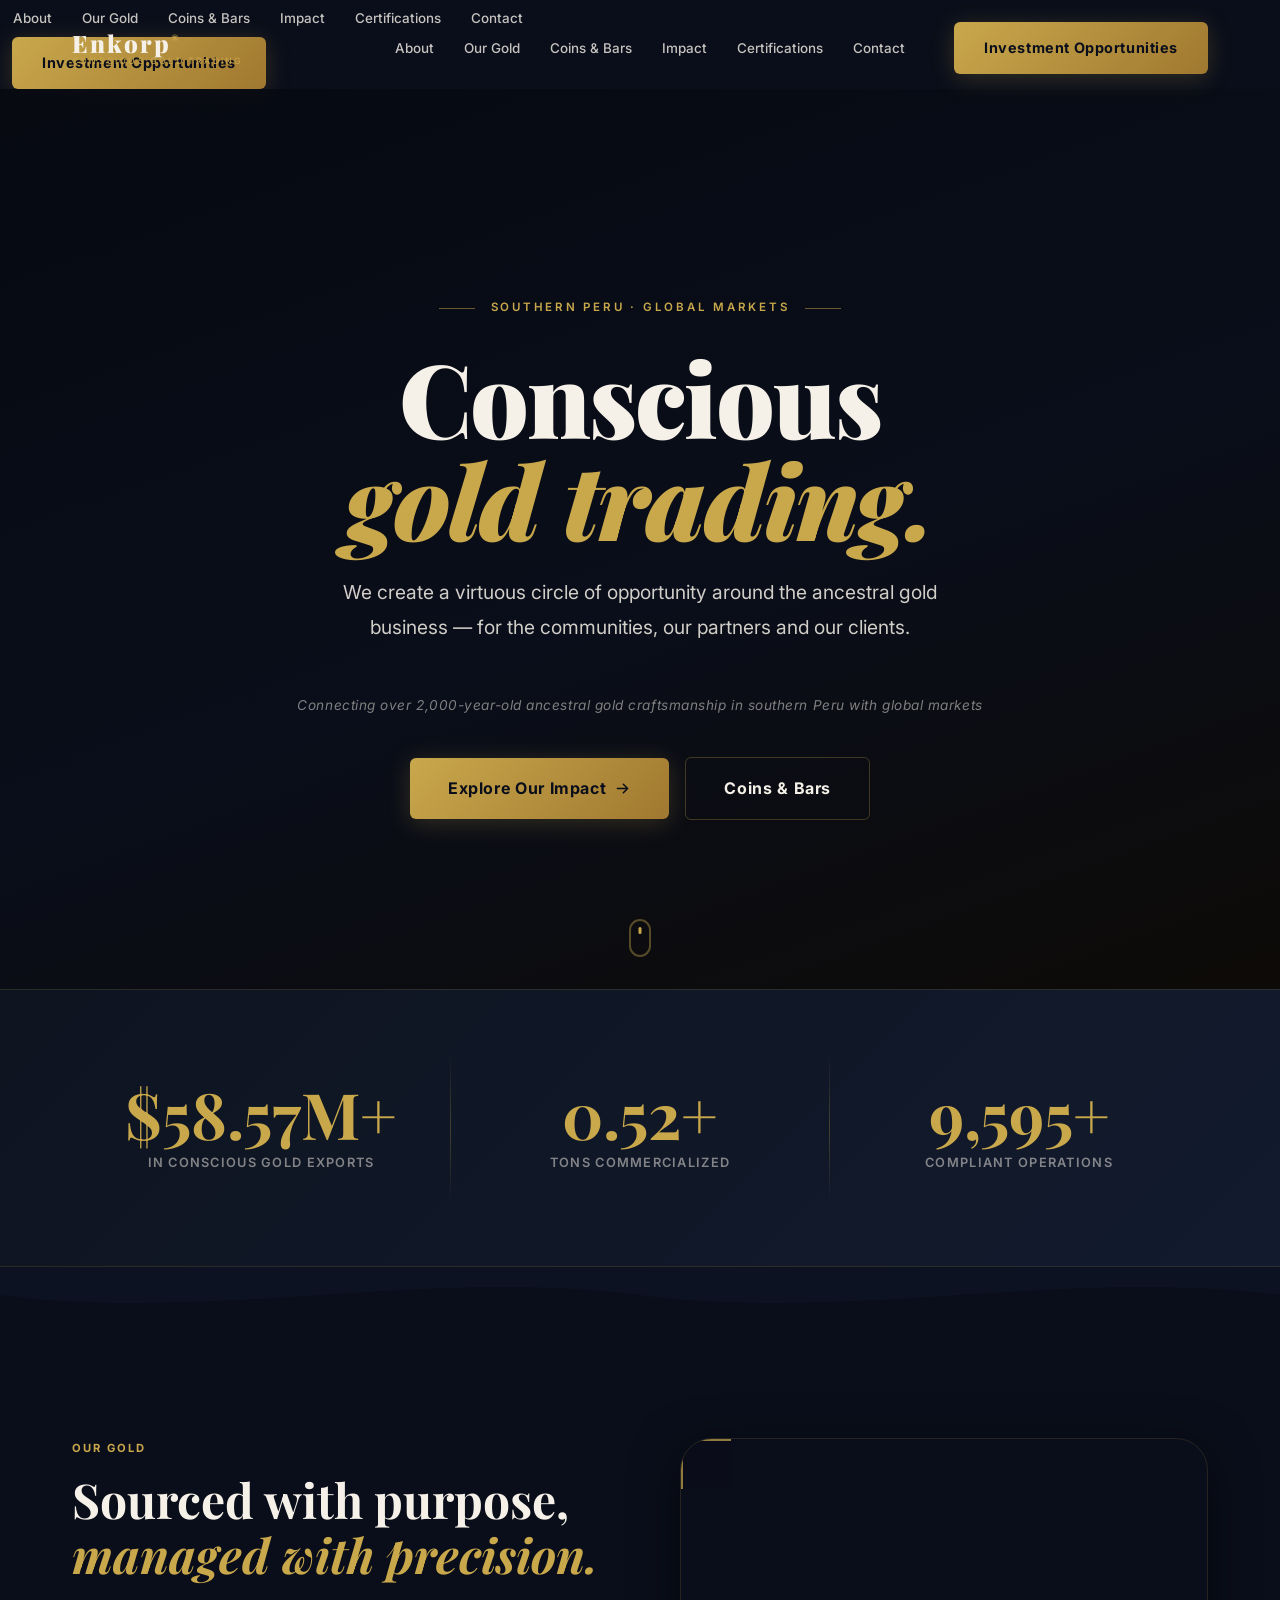
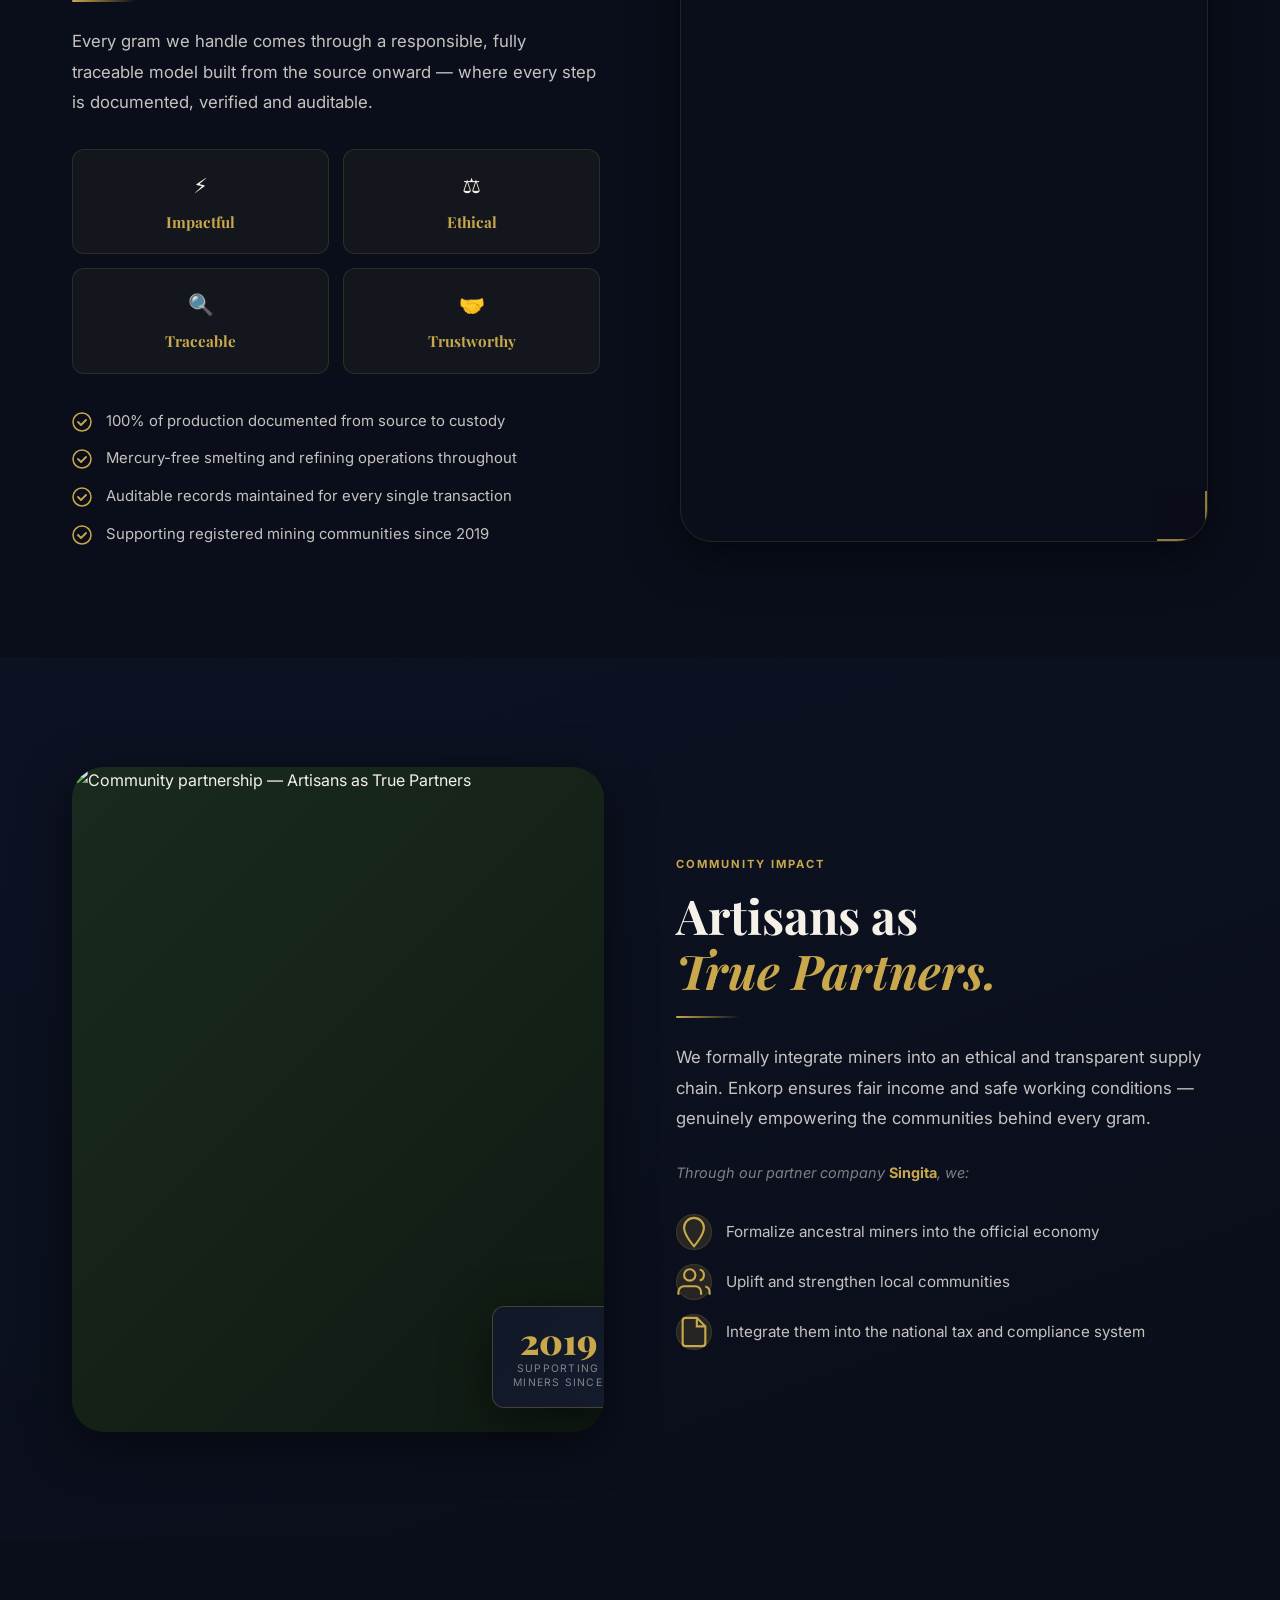
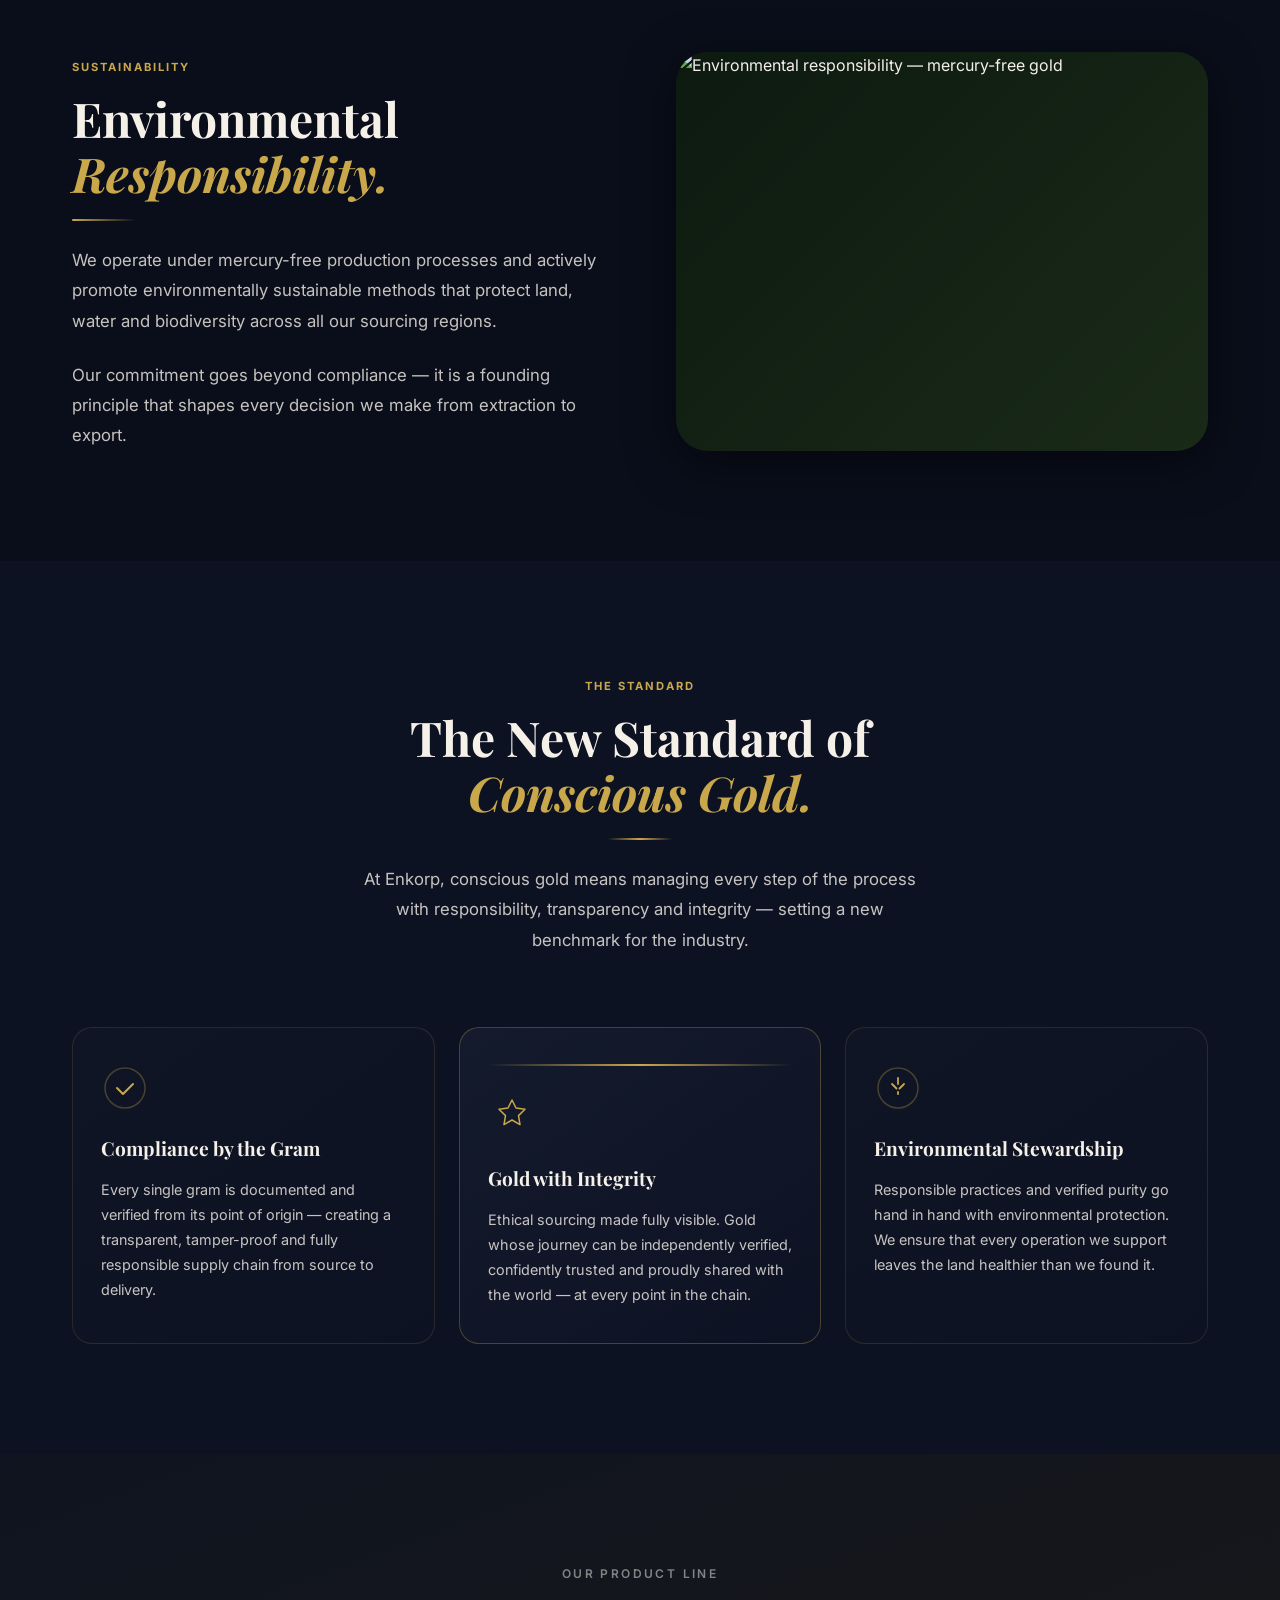
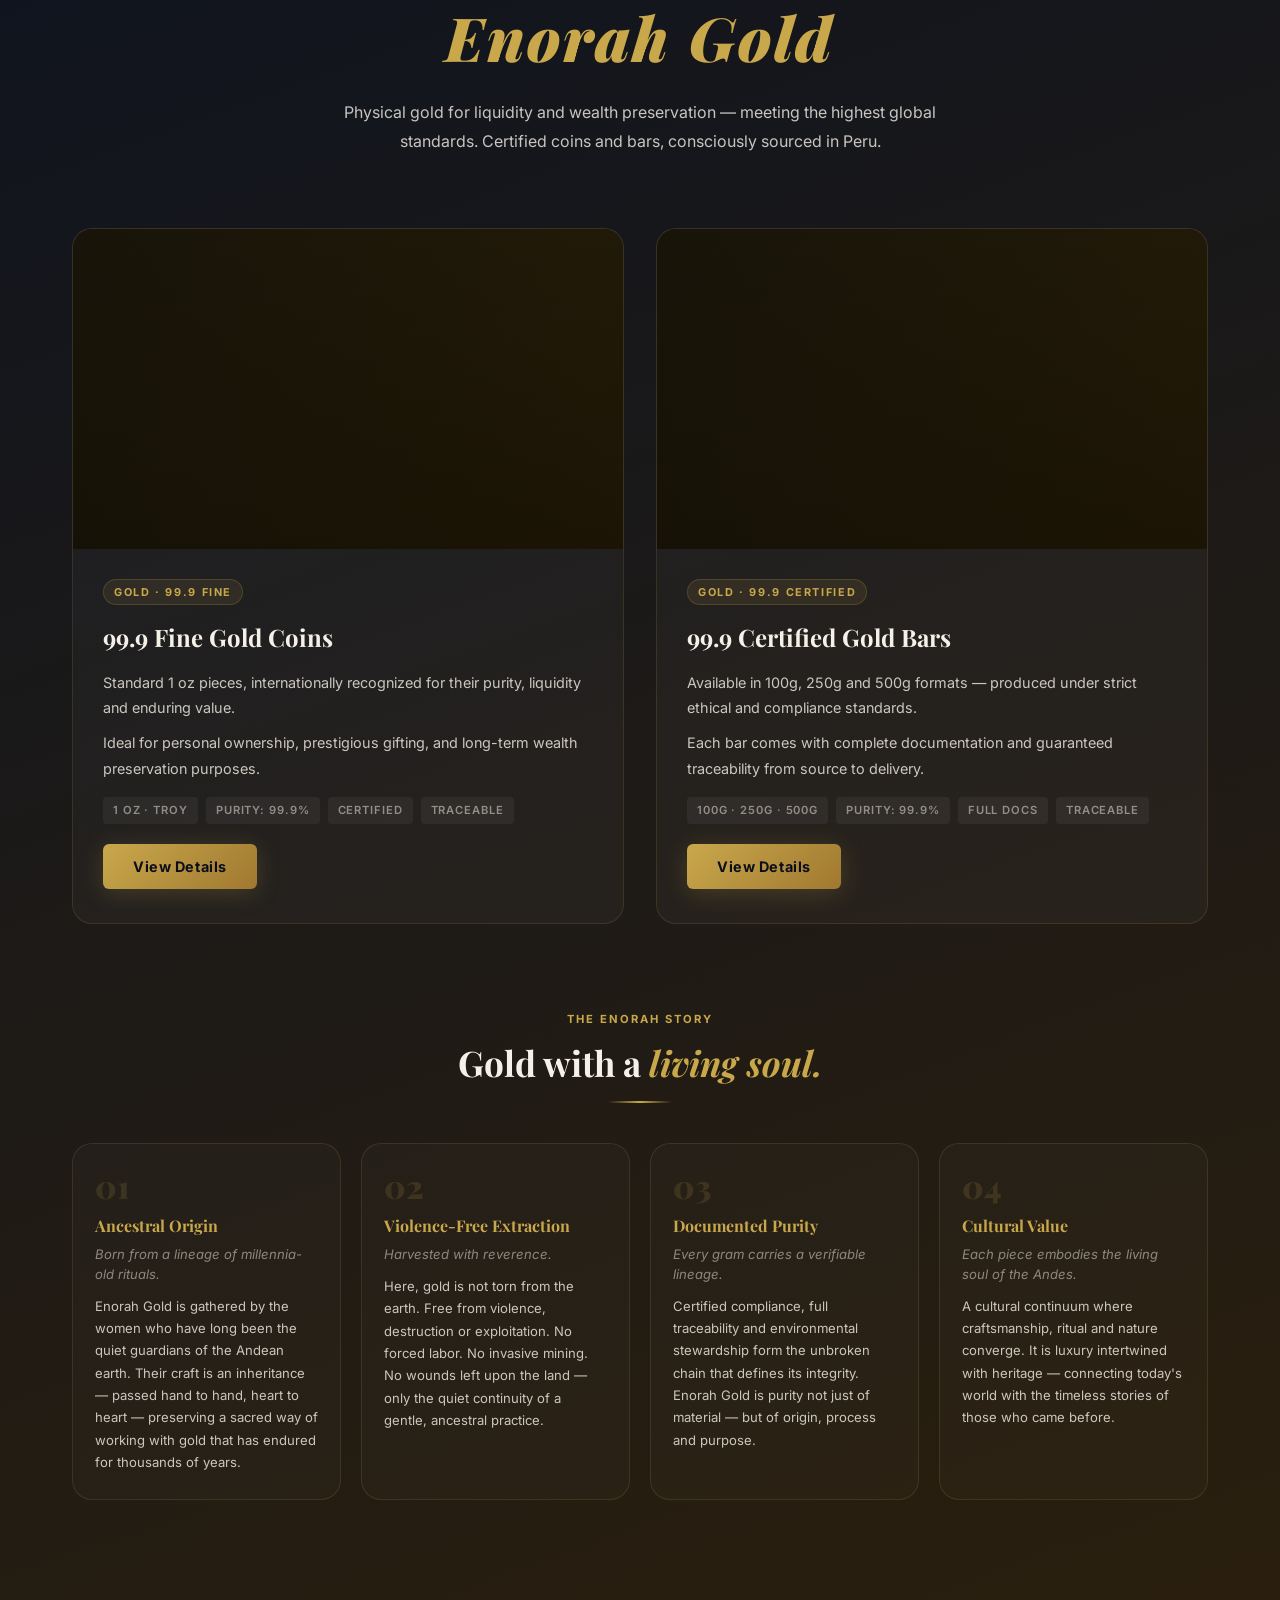
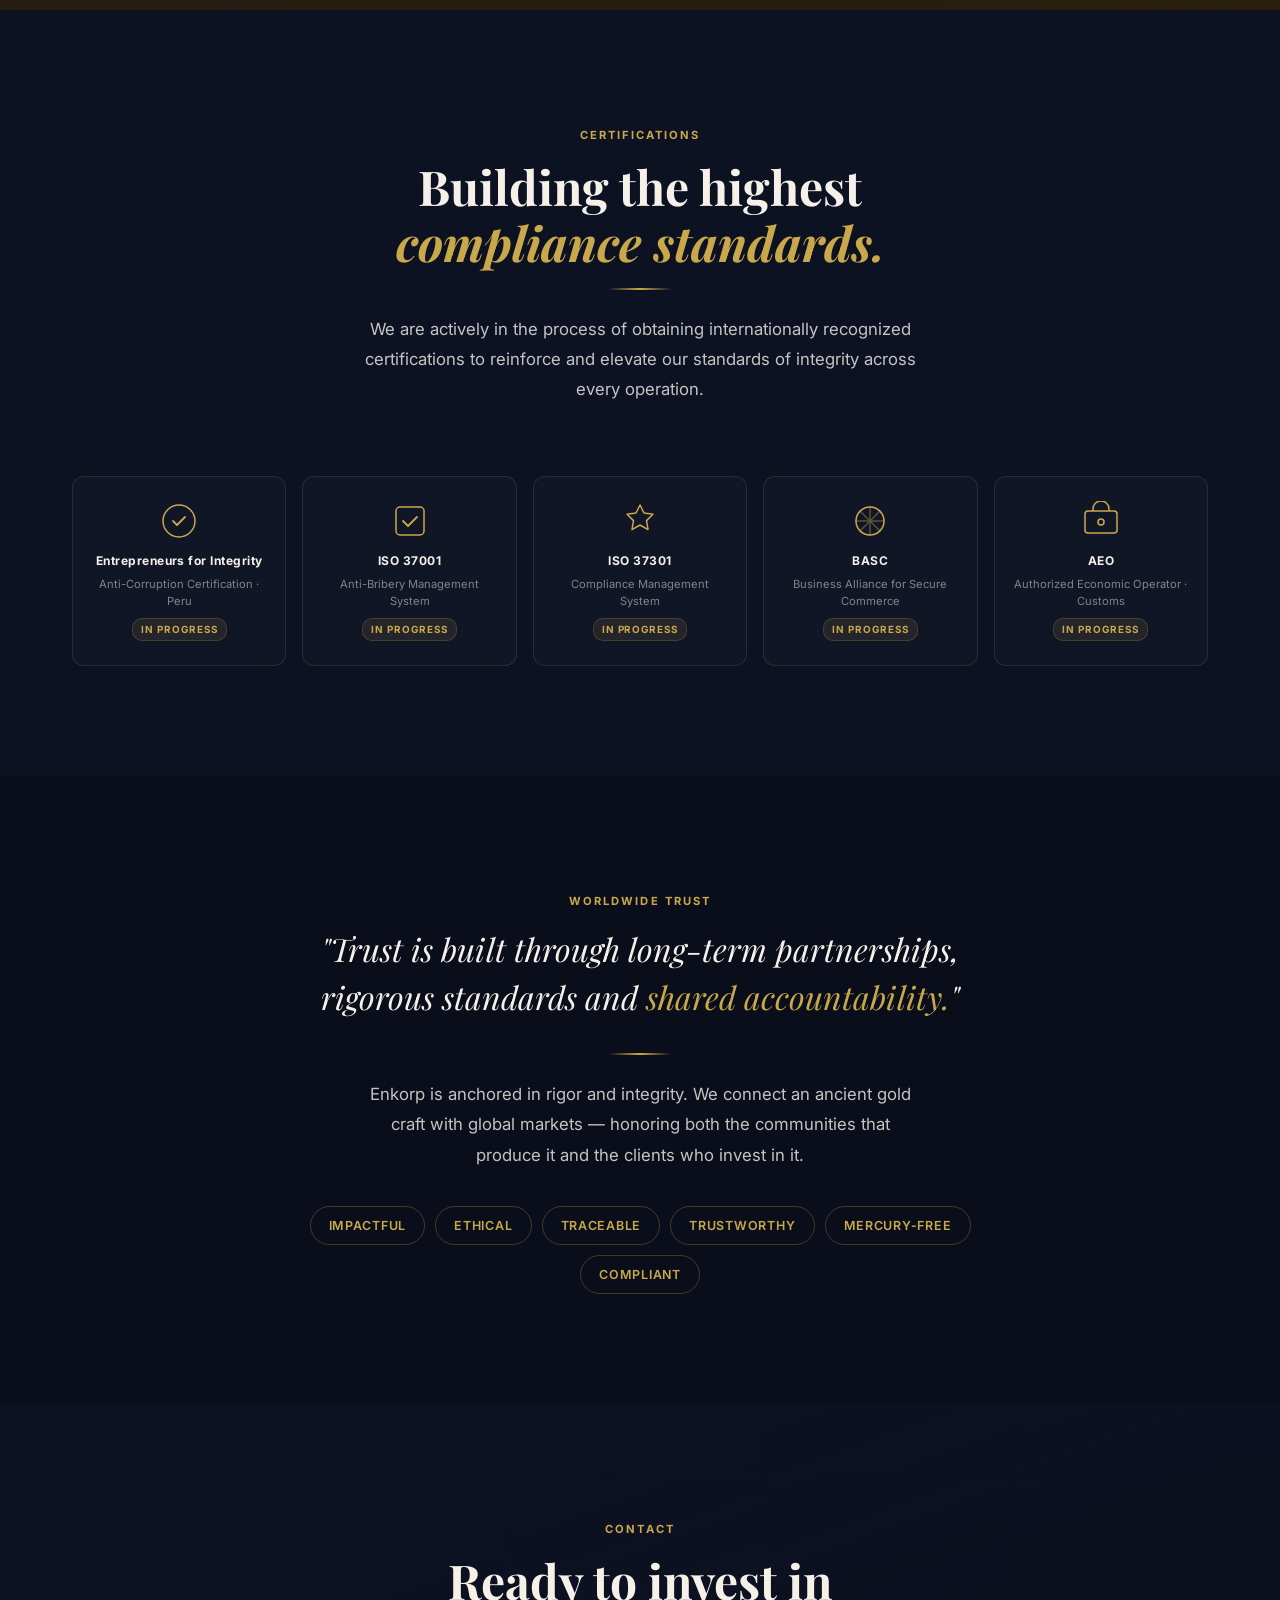
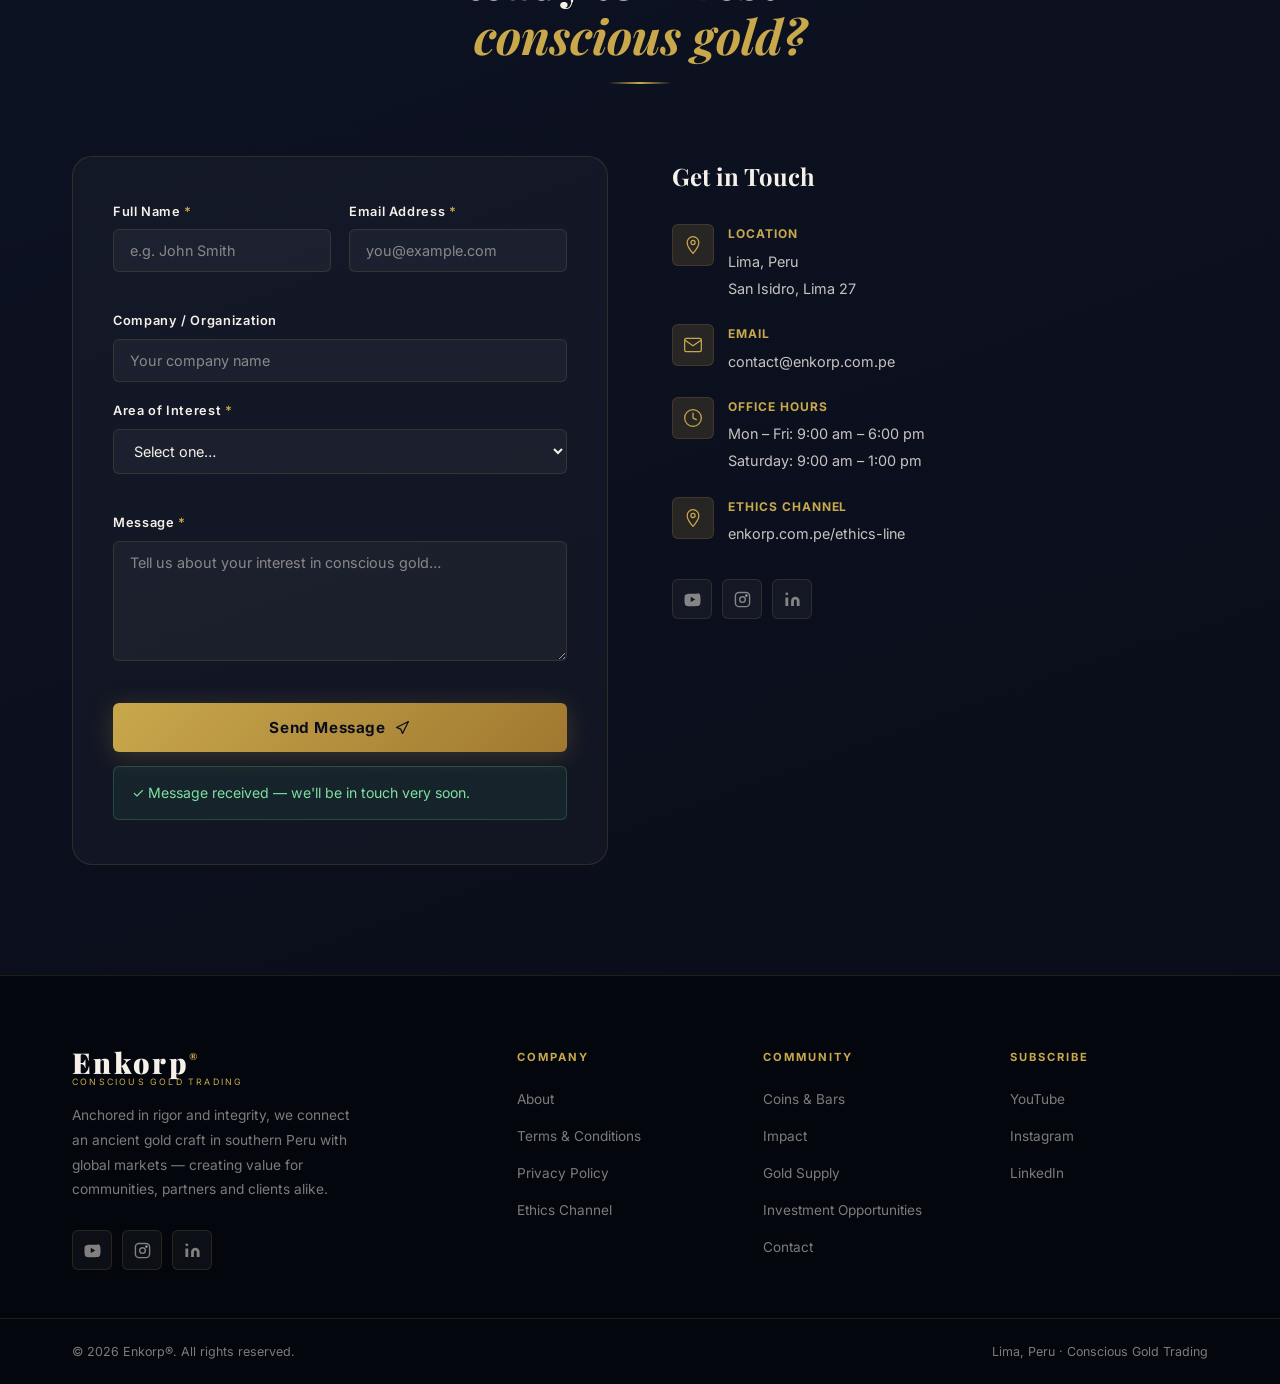
==== commit 4df06b3b: "Replace index.html with real Enkorp content (conscious gold trading, Enorah Gold) Removes old generi" ====
--- a/index.html
+++ b/index.html
@@ -1,841 +1,1001 @@
 <!DOCTYPE html>
-<html lang="es">
+<html lang="en">
 <head>
-  <meta charset="UTF-8" />
-  <meta name="viewport" content="width=device-width, initial-scale=1.0" />
-  <meta name="description" content="Enkorp – Empresa peruana especializada en metales preciosos: monedas y barras de oro y plata. Inversión segura, garantizada y transparente." />
-  <title>Enkorp | Metales Preciosos – Oro y Plata en Perú</title>
-
-  <!-- Google Fonts -->
-  <link rel="preconnect" href="https://fonts.googleapis.com" />
-  <link rel="preconnect" href="https://fonts.gstatic.com" crossorigin />
-  <link href="https://fonts.googleapis.com/css2?family=Playfair+Display:ital,wght@0,400;0,600;0,700;0,900;1,400;1,600&family=Inter:wght@300;400;500;600;700&display=swap" rel="stylesheet" />
-
-  <link rel="stylesheet" href="style.css" />
+  <meta charset="UTF-8"/>
+  <meta name="viewport" content="width=device-width,initial-scale=1.0"/>
+  <meta name="description" content="Enkorp® – Conscious gold trading. Connecting over 2,000-year-old ancestral gold craftsmanship in southern Peru with global markets. Ethical, traceable, mercury-free."/>
+  <title>Enkorp® | Conscious Gold Trading</title>
+  <link rel="preconnect" href="https://fonts.googleapis.com"/>
+  <link rel="preconnect" href="https://fonts.gstatic.com" crossorigin/>
+  <link href="https://fonts.googleapis.com/css2?family=Playfair+Display:ital,wght@0,400;0,600;0,700;0,900;1,400&family=Inter:wght@300;400;500;600;700&display=swap" rel="stylesheet"/>
+  <style>
+*,*::before,*::after{box-sizing:border-box;margin:0;padding:0;}
+:root{
+  --navy:#0a0e1a;--navy-mid:#0d1223;--navy-light:#111827;--navy-2:#0f1420;
+  --gold:#c9a84c;--gold-dark:#a07830;--gold-pale:#e8d5a3;--gold-glow:rgba(201,168,76,.15);
+  --earth:#2a1f0e;--sage:#3d5a4a;--sage-light:rgba(61,90,74,.2);
+  --cream:#f5f0e8;--border:rgba(201,168,76,.15);--border-mid:rgba(201,168,76,.28);
+  --text-muted:rgba(245,240,232,.5);--text-body:rgba(245,240,232,.8);
+  --ff-head:'Playfair Display',Georgia,serif;--ff-body:'Inter',system-ui,sans-serif;
+  --r-sm:6px;--r-md:12px;--r-lg:20px;--r-xl:32px;
+  --sg:0 4px 24px rgba(201,168,76,.22);--sc:0 12px 48px rgba(0,0,0,.5);
+  --t:.3s cubic-bezier(.4,0,.2,1);
+}
+html{scroll-behavior:smooth;font-size:16px;}
+body{font-family:var(--ff-body);background:var(--navy);color:var(--cream);line-height:1.7;overflow-x:hidden;-webkit-font-smoothing:antialiased;}
+img,svg{display:block;max-width:100%;}a{color:inherit;text-decoration:none;}ul{list-style:none;}address{font-style:normal;}
+.container{width:100%;max-width:1200px;margin:0 auto;padding:0 32px;}
+.section{padding:110px 0;}
+.gold{color:var(--gold);}
+.gold-italic{font-style:italic;color:var(--gold);}
+.tag{display:inline-block;font-size:.7rem;font-weight:700;letter-spacing:.18em;text-transform:uppercase;color:var(--gold);margin-bottom:14px;}
+.sec-title{font-family:var(--ff-head);font-size:clamp(2rem,4.5vw,3rem);font-weight:700;line-height:1.15;color:var(--cream);margin-bottom:18px;}
+.sec-sub{font-size:1.05rem;color:var(--text-body);max-width:560px;line-height:1.8;}
+.sec-head{text-align:center;margin-bottom:72px;}
+.sec-head .sec-sub{margin:0 auto;}
+.accent{width:64px;height:2px;background:linear-gradient(90deg,transparent,var(--gold),transparent);margin:18px auto 24px;border-radius:2px;}
+.accent--left{margin:18px 0 24px;background:linear-gradient(90deg,var(--gold),transparent);}
+.reveal{opacity:0;transform:translateY(28px);transition:opacity .75s ease,transform .75s ease;}
+.reveal.in{opacity:1;transform:translateY(0);}
+.fade-up{opacity:0;transform:translateY(20px);animation:fu .8s forwards;}
+@keyframes fu{to{opacity:1;transform:translateY(0);}}
+.d1{animation-delay:.1s;}.d2{animation-delay:.3s;}.d3{animation-delay:.5s;}.d4{animation-delay:.7s;}
+
+/* BUTTONS */
+.btn{display:inline-flex;align-items:center;gap:8px;padding:14px 30px;border-radius:var(--r-sm);font-family:var(--ff-body);font-size:.9rem;font-weight:700;letter-spacing:.04em;border:none;cursor:pointer;transition:var(--t);white-space:nowrap;}
+.btn-gold{background:linear-gradient(135deg,var(--gold),var(--gold-dark));color:var(--navy);box-shadow:var(--sg);}
+.btn-gold:hover{transform:translateY(-2px);box-shadow:0 8px 28px rgba(201,168,76,.4);background:linear-gradient(135deg,var(--gold-pale),var(--gold));}
+.btn-outline{background:transparent;color:var(--cream);border:1.5px solid var(--border-mid);}
+.btn-outline:hover{border-color:var(--gold);color:var(--gold);background:var(--gold-glow);}
+.btn-lg{padding:17px 38px;font-size:1rem;}
+.btn-icon{width:17px;height:17px;flex-shrink:0;}
+
+/* WAVY DIVIDERS */
+.wavy{line-height:0;overflow:hidden;}
+.wavy svg{width:100%;height:56px;display:block;}
+
+/* ══ NAVBAR ══ */
+.nav{position:fixed;top:0;left:0;right:0;z-index:1000;padding:22px 0;transition:background var(--t),padding var(--t),box-shadow var(--t);}
+.nav.scrolled{background:rgba(10,14,26,.95);backdrop-filter:blur(18px);padding:13px 0;box-shadow:0 1px 32px rgba(0,0,0,.5);border-bottom:1px solid var(--border);}
+.nav-wrap{display:flex;align-items:center;max-width:1200px;margin:0 auto;padding:0 32px;gap:24px;}
+.nav-logo{display:flex;flex-direction:column;line-height:1;flex-shrink:0;}
+.logo-mark{font-family:var(--ff-head);font-size:1.5rem;font-weight:900;letter-spacing:.08em;color:var(--cream);}
+.logo-mark sup{color:var(--gold);font-size:.5em;vertical-align:super;}
+.logo-sub{font-size:.55rem;font-weight:400;letter-spacing:.25em;text-transform:uppercase;color:var(--gold);margin-top:2px;}
+.nav-links{display:flex;align-items:center;gap:4px;margin-left:auto;}
+.nav-a{padding:7px 13px;font-size:.84rem;font-weight:500;color:var(--text-body);border-radius:var(--r-sm);transition:var(--t);position:relative;}
+.nav-a::after{content:'';position:absolute;bottom:3px;left:13px;right:13px;height:1px;background:var(--gold);transform:scaleX(0);transition:transform var(--t);}
+.nav-a:hover,.nav-a.active{color:var(--gold);}
+.nav-a:hover::after,.nav-a.active::after{transform:scaleX(1);}
+.nav-cta{margin-left:12px;}
+.ham{display:none;flex-direction:column;justify-content:center;gap:5px;width:40px;height:40px;background:none;border:1.5px solid var(--border-mid);border-radius:var(--r-sm);cursor:pointer;padding:8px;margin-left:auto;transition:var(--t);}
+.ham:hover{border-color:var(--gold);}
+.ham span{display:block;width:100%;height:1.5px;background:var(--cream);border-radius:2px;transition:var(--t);}
+.ham.open span:nth-child(1){transform:translateY(6.5px) rotate(45deg);}
+.ham.open span:nth-child(2){opacity:0;transform:scaleX(0);}
+.ham.open span:nth-child(3){transform:translateY(-6.5px) rotate(-45deg);}
+
+/* ══ HERO ══ */
+.hero{position:relative;min-height:100vh;display:flex;align-items:center;justify-content:center;text-align:center;overflow:hidden;}
+.hero-bg{position:absolute;inset:0;}
+.hero-img{position:absolute;inset:0;width:100%;height:100%;object-fit:cover;max-width:none;}
+.hero-ov{position:absolute;inset:0;background:linear-gradient(160deg,rgba(6,9,16,.9) 0%,rgba(10,14,26,.75) 55%,rgba(14,10,4,.85) 100%);}
+.hero-particles{position:absolute;inset:0;overflow:hidden;}
+.particle{position:absolute;width:2px;height:2px;background:var(--gold);border-radius:50%;animation:pd linear infinite;opacity:0;}
+@keyframes pd{0%{opacity:0;transform:translateY(0) scale(0);}10%{opacity:.5;}90%{opacity:.2;}100%{opacity:0;transform:translateY(-110vh) scale(1.5);}}
+.hero-content{position:relative;z-index:2;max-width:900px;padding:140px 32px 100px;}
+.hero-eyebrow{display:flex;align-items:center;justify-content:center;gap:16px;font-size:.72rem;font-weight:600;letter-spacing:.24em;text-transform:uppercase;color:var(--gold);margin-bottom:28px;}
+.eyebrow-line{display:inline-block;width:36px;height:1px;background:var(--gold);opacity:.5;}
+.hero-title{font-family:var(--ff-head);font-size:clamp(3rem,8vw,6.5rem);font-weight:900;line-height:1.0;color:var(--cream);margin-bottom:12px;letter-spacing:-.02em;}
+.hero-title em{display:block;font-style:italic;color:var(--gold);}
+.hero-subtitle{font-size:clamp(1rem,2vw,1.2rem);color:rgba(245,240,232,.85);max-width:640px;margin:24px auto 48px;line-height:1.85;}
+.hero-note{font-size:.85rem;color:var(--text-muted);letter-spacing:.04em;margin-bottom:40px;font-style:italic;}
+.hero-actions{display:flex;align-items:center;justify-content:center;gap:16px;flex-wrap:wrap;}
+.hero-shimmer{position:absolute;top:0;left:-100%;width:55%;height:100%;background:linear-gradient(105deg,transparent,rgba(201,168,76,.05) 45%,rgba(201,168,76,.1) 50%,rgba(201,168,76,.05) 55%,transparent);animation:shimmer 7s ease-in-out infinite;pointer-events:none;}
+@keyframes shimmer{0%{left:-100%;}50%{left:145%;}100%{left:145%;}}
+.hero-scroll{position:absolute;bottom:32px;left:50%;transform:translateX(-50%);z-index:2;}
+.scroll-dot{display:block;width:22px;height:38px;border:2px solid rgba(201,168,76,.4);border-radius:11px;position:relative;}
+.scroll-dot::before{content:'';position:absolute;top:6px;left:50%;transform:translateX(-50%);width:3px;height:7px;background:var(--gold);border-radius:2px;animation:sb 2s ease-in-out infinite;}
+@keyframes sb{0%,100%{top:6px;opacity:1;}50%{top:18px;opacity:.3;}}
+
+/* ══ STATS ══ */
+.stats{background:linear-gradient(135deg,#0e1420,#121b2e);border-top:1px solid var(--border);border-bottom:1px solid var(--border);padding:64px 0;}
+.stats-grid{display:flex;align-items:stretch;justify-content:center;flex-wrap:wrap;}
+.stat{text-align:center;flex:1;min-width:220px;padding:28px 36px;}
+.stat-num{display:block;font-family:var(--ff-head);font-size:clamp(2.6rem,5vw,4rem);font-weight:700;color:var(--gold);line-height:1;margin-bottom:6px;}
+.stat-label{display:block;font-size:.8rem;font-weight:600;letter-spacing:.1em;text-transform:uppercase;color:var(--text-muted);}
+.stat-div{width:1px;background:linear-gradient(to bottom,transparent,var(--border-mid),transparent);flex-shrink:0;align-self:stretch;}
+
+/* ══ OUR GOLD ══ */
+.our-gold{background:var(--navy);}
+.og-grid{display:grid;grid-template-columns:1fr 1fr;gap:80px;align-items:center;}
+.og-pillars{display:grid;grid-template-columns:1fr 1fr;gap:14px;margin-bottom:36px;}
+.og-pillar{padding:18px 20px;border:1px solid var(--border);border-radius:var(--r-md);background:rgba(201,168,76,.05);text-align:center;transition:var(--t);}
+.og-pillar:hover{border-color:var(--border-mid);background:rgba(201,168,76,.09);}
+.og-pillar-icon{font-size:1.3rem;margin-bottom:6px;}
+.og-pillar-name{font-family:var(--ff-head);font-size:.95rem;font-weight:700;color:var(--gold);}
+.og-bullets{display:flex;flex-direction:column;gap:14px;}
+.og-bullet{display:flex;align-items:flex-start;gap:14px;font-size:.93rem;color:var(--text-body);line-height:1.6;}
+.og-bullet-dot{width:20px;height:20px;flex-shrink:0;margin-top:2px;color:var(--gold);}
+.og-img-wrap{position:relative;border-radius:var(--r-xl);overflow:hidden;aspect-ratio:3/4;box-shadow:var(--sc);border:1px solid var(--border);}
+.og-img-wrap::before{content:'';position:absolute;top:0;left:0;width:50px;height:50px;border-top:2px solid var(--gold);border-left:2px solid var(--gold);border-radius:var(--r-lg) 0 0 0;z-index:2;opacity:.7;}
+.og-img-wrap::after{content:'';position:absolute;bottom:0;right:0;width:50px;height:50px;border-bottom:2px solid var(--gold);border-right:2px solid var(--gold);border-radius:0 0 var(--r-lg) 0;z-index:2;opacity:.7;}
+.og-img{width:100%;height:100%;object-fit:cover;max-width:none;}
+
+/* ══ TRACK RECORD ══ */
+.track{background:linear-gradient(160deg,var(--navy-mid),var(--navy-2));}
+.track-inner{text-align:center;max-width:800px;margin:0 auto;}
+
+/* ══ ARTISANS ══ */
+.artisans{background:var(--navy);}
+.art-grid{display:grid;grid-template-columns:1fr 1fr;gap:72px;align-items:center;}
+.art-img-wrap{position:relative;border-radius:var(--r-xl);overflow:hidden;aspect-ratio:4/5;box-shadow:var(--sc);background:linear-gradient(135deg,#1a2a1e,#0f1a12);}
+.art-img{width:100%;height:100%;object-fit:cover;max-width:none;}
+.art-badge{position:absolute;bottom:24px;right:-20px;background:linear-gradient(135deg,var(--navy-light),#141b2d);border:1px solid var(--border-mid);border-radius:var(--r-md);padding:16px 20px;text-align:center;box-shadow:var(--sc);z-index:3;}
+.art-badge-num{display:block;font-family:var(--ff-head);font-size:2.2rem;font-weight:900;color:var(--gold);line-height:1;}
+.art-badge-lbl{display:block;font-size:.65rem;letter-spacing:.12em;text-transform:uppercase;color:var(--text-muted);margin-top:3px;line-height:1.4;}
+.art-list{display:flex;flex-direction:column;gap:14px;margin-top:28px;}
+.art-item{display:flex;align-items:center;gap:14px;font-size:.95rem;color:var(--text-body);}
+.art-item-icon{width:36px;height:36px;flex-shrink:0;border-radius:50%;background:var(--gold-glow);border:1px solid var(--border);display:flex;align-items:center;justify-content:center;color:var(--gold);}
+
+/* ══ ENVIRONMENT ══ */
+.env{background:linear-gradient(160deg,var(--navy-mid),var(--navy));}
+.env-grid{display:grid;grid-template-columns:1fr 1fr;gap:72px;align-items:center;}
+.env-img-wrap{border-radius:var(--r-xl);overflow:hidden;aspect-ratio:4/3;box-shadow:var(--sc);background:linear-gradient(135deg,#0d1a10,#1a2a18);}
+.env-img{width:100%;height:100%;object-fit:cover;max-width:none;}
+
+/* ══ CONSCIOUS GOLD STANDARDS ══ */
+.standards{background:var(--navy);}
+.std-cards{display:grid;grid-template-columns:repeat(3,1fr);gap:24px;}
+.std-card{padding:36px 28px;border:1px solid var(--border);border-radius:var(--r-lg);background:linear-gradient(145deg,#0f1525,#0d1223);transition:var(--t);}
+.std-card:hover{border-color:var(--border-mid);transform:translateY(-6px);box-shadow:var(--sc);}
+.std-card--featured{border-color:rgba(201,168,76,.3);background:linear-gradient(145deg,#141b2d,#0d1223);}
+.std-card--featured::before{content:'';display:block;width:100%;height:2px;background:linear-gradient(90deg,transparent,var(--gold),transparent);margin-bottom:28px;border-radius:2px;}
+.std-icon{width:48px;height:48px;color:var(--gold);margin-bottom:20px;}
+.std-num{font-family:var(--ff-head);font-size:2.5rem;font-weight:900;color:rgba(201,168,76,.12);line-height:1;margin-bottom:12px;}
+.std-title{font-family:var(--ff-head);font-size:1.2rem;font-weight:700;color:var(--cream);margin-bottom:12px;}
+.std-desc{font-size:.9rem;color:var(--text-body);line-height:1.75;}
+
+/* ══ ENORAH GOLD / PRODUCTS ══ */
+.products{background:linear-gradient(160deg,var(--navy-2),var(--earth) 100%);}
+.enorah-brand{text-align:center;margin-bottom:72px;}
+.enorah-name{font-family:var(--ff-head);font-size:clamp(2.4rem,5vw,3.8rem);font-weight:900;color:var(--gold);letter-spacing:.04em;font-style:italic;margin-bottom:10px;}
+.enorah-tag{font-size:.75rem;font-weight:600;letter-spacing:.2em;text-transform:uppercase;color:var(--text-muted);}
+.prod-grid{display:grid;grid-template-columns:1fr 1fr;gap:32px;margin-bottom:80px;}
+.prod-card{background:rgba(255,255,255,.03);border:1px solid var(--border);border-radius:var(--r-lg);overflow:hidden;transition:var(--t);}
+.prod-card:hover{border-color:var(--border-mid);transform:translateY(-6px);box-shadow:var(--sc);}
+.prod-img-wrap{height:320px;overflow:hidden;background:linear-gradient(135deg,#1a160a,#2a1f08);position:relative;}
+.prod-img-wrap::after{content:'';position:absolute;inset:0;background:linear-gradient(to bottom,rgba(0,0,0,.08),rgba(10,8,2,.45));pointer-events:none;z-index:1;}
+.prod-img{width:100%;height:100%;object-fit:cover;max-width:none;transition:transform .5s ease;}
+.prod-card:hover .prod-img{transform:scale(1.06);}
+.prod-body{padding:28px 30px 34px;}
+.prod-label{font-size:.68rem;font-weight:700;letter-spacing:.15em;text-transform:uppercase;color:var(--gold);background:rgba(201,168,76,.1);border:1px solid rgba(201,168,76,.2);padding:3px 10px;border-radius:20px;display:inline-block;margin-bottom:12px;}
+.prod-name{font-family:var(--ff-head);font-size:1.5rem;font-weight:700;color:var(--cream);margin-bottom:12px;}
+.prod-desc{font-size:.9rem;color:var(--text-body);line-height:1.75;margin-bottom:10px;}
+.prod-spec{display:flex;flex-wrap:wrap;gap:8px;margin-top:16px;}
+.prod-spec span{font-size:.7rem;font-weight:600;letter-spacing:.08em;text-transform:uppercase;background:rgba(255,255,255,.05);color:var(--text-muted);padding:4px 10px;border-radius:4px;}
+.story-grid{display:grid;grid-template-columns:repeat(4,1fr);gap:20px;}
+.story-card{padding:26px 22px;border:1px solid var(--border);border-radius:var(--r-lg);background:rgba(255,255,255,.02);transition:var(--t);}
+.story-card:hover{border-color:var(--border-mid);background:rgba(201,168,76,.04);}
+.story-num{font-family:var(--ff-head);font-size:2rem;font-weight:900;color:rgba(201,168,76,.15);line-height:1;margin-bottom:10px;}
+.story-title{font-family:var(--ff-head);font-size:1rem;font-weight:700;color:var(--gold);margin-bottom:6px;}
+.story-lead{font-size:.82rem;font-style:italic;color:var(--text-muted);margin-bottom:10px;line-height:1.5;}
+.story-text{font-size:.82rem;color:var(--text-body);line-height:1.7;}
+
+/* ══ CERTIFICATIONS ══ */
+.certs{background:var(--navy-mid);}
+.cert-grid{display:grid;grid-template-columns:repeat(5,1fr);gap:16px;}
+.cert-card{padding:24px 18px;border:1px solid var(--border);border-radius:var(--r-md);text-align:center;background:rgba(255,255,255,.02);transition:var(--t);}
+.cert-card:hover{border-color:var(--border-mid);transform:translateY(-3px);}
+.cert-icon{width:40px;height:40px;color:var(--gold);margin:0 auto 12px;}
+.cert-name{font-size:.75rem;font-weight:700;color:var(--cream);letter-spacing:.04em;line-height:1.4;margin-bottom:6px;}
+.cert-desc{font-size:.7rem;color:var(--text-muted);line-height:1.5;}
+.cert-status{display:inline-block;font-size:.62rem;font-weight:700;letter-spacing:.1em;text-transform:uppercase;color:var(--gold);background:rgba(201,168,76,.1);border:1px solid rgba(201,168,76,.2);padding:2px 8px;border-radius:10px;margin-top:8px;}
+
+/* ══ WORLDWIDE TRUST ══ */
+.trust{background:var(--navy);text-align:center;}
+.trust-inner{max-width:680px;margin:0 auto;}
+.trust-quote{font-family:var(--ff-head);font-size:clamp(1.4rem,3vw,2rem);font-style:italic;color:var(--cream);line-height:1.5;margin-bottom:32px;}
+.trust-quote em{color:var(--gold);}
+.trust-tags{display:flex;justify-content:center;flex-wrap:wrap;gap:10px;margin-top:36px;}
+.trust-tag{padding:8px 18px;border:1px solid var(--border-mid);border-radius:20px;font-size:.78rem;font-weight:600;letter-spacing:.06em;text-transform:uppercase;color:var(--gold);}
+
+/* ══ CONTACT ══ */
+.contact{background:linear-gradient(160deg,var(--navy-mid),var(--navy));}
+.contact-grid{display:grid;grid-template-columns:1fr 1fr;gap:64px;align-items:start;}
+.contact-form-box{background:rgba(255,255,255,.03);border:1px solid var(--border);border-radius:var(--r-lg);padding:44px 40px;}
+.f-row{display:grid;grid-template-columns:1fr 1fr;gap:18px;}
+.f-group{display:flex;flex-direction:column;margin-bottom:18px;}
+.f-label{font-size:.8rem;font-weight:600;letter-spacing:.05em;color:var(--cream);margin-bottom:7px;}
+.f-label span{color:var(--gold);}
+.f-input{background:rgba(255,255,255,.04);border:1.5px solid var(--border);border-radius:var(--r-sm);padding:12px 16px;font-family:var(--ff-body);font-size:.9rem;color:var(--cream);transition:var(--t);width:100%;outline:none;}
+.f-input::placeholder{color:var(--text-muted);}
+.f-input:focus{border-color:var(--gold);background:rgba(201,168,76,.04);box-shadow:0 0 0 3px rgba(201,168,76,.1);}
+.f-input.err{border-color:#e05252;}.f-input.ok{border-color:#52c07a;}
+.f-textarea{resize:vertical;min-height:120px;}
+.f-error{font-size:.75rem;color:#e05252;margin-top:4px;min-height:16px;}
+.f-submit{width:100%;justify-content:center;padding:15px;font-size:.95rem;margin-top:4px;}
+.f-success{display:flex;align-items:center;gap:8px;margin-top:14px;padding:14px 18px;background:rgba(82,192,122,.08);border:1px solid rgba(82,192,122,.25);border-radius:var(--r-sm);font-size:.88rem;color:#7ee0a0;}
+.c-info-title{font-family:var(--ff-head);font-size:1.5rem;font-weight:700;color:var(--cream);margin-bottom:28px;}
+.c-details{display:flex;flex-direction:column;gap:22px;margin-bottom:32px;}
+.c-detail{display:flex;align-items:flex-start;gap:14px;}
+.c-icon{width:42px;height:42px;flex-shrink:0;color:var(--gold);background:var(--gold-glow);border:1px solid var(--border);border-radius:var(--r-sm);display:flex;align-items:center;justify-content:center;padding:10px;}
+.c-detail strong{display:block;font-size:.75rem;font-weight:700;letter-spacing:.08em;text-transform:uppercase;color:var(--gold);margin-bottom:3px;}
+.c-detail span,.c-detail a{font-size:.9rem;color:var(--text-body);line-height:1.6;transition:color var(--t);}
+.c-detail a:hover{color:var(--gold);}
+.c-socials{display:flex;gap:10px;margin-top:28px;}
+.c-social{width:40px;height:40px;display:flex;align-items:center;justify-content:center;background:rgba(255,255,255,.04);border:1px solid var(--border);border-radius:var(--r-sm);color:var(--text-muted);transition:var(--t);}
+.c-social svg{width:17px;height:17px;}
+.c-social:hover{color:var(--gold);border-color:var(--border-mid);background:var(--gold-glow);}
+
+/* ══ FOOTER ══ */
+.footer{background:#04060d;}
+.footer-top{border-top:1px solid var(--border);padding:72px 0 48px;}
+.footer-grid{display:grid;grid-template-columns:2fr 1fr 1fr 1fr;gap:48px;}
+.footer-brand .logo-mark{font-size:1.8rem;}
+.footer-desc{font-size:.86rem;color:var(--text-muted);line-height:1.8;max-width:280px;margin:16px 0 28px;}
+.f-nav-title{font-size:.7rem;font-weight:700;letter-spacing:.18em;text-transform:uppercase;color:var(--gold);margin-bottom:18px;}
+.f-nav-list{display:flex;flex-direction:column;gap:10px;}
+.f-nav-list a{font-size:.85rem;color:var(--text-muted);transition:color var(--t);}
+.f-nav-list a:hover{color:var(--gold);}
+.footer-bottom{border-top:1px solid var(--border);padding:22px 0;}
+.footer-bottom .container{display:flex;justify-content:space-between;align-items:center;flex-wrap:wrap;gap:8px;}
+.footer-copy,.footer-legal{font-size:.78rem;color:var(--text-muted);}
+
+/* ══ BACK TO TOP ══ */
+.btt{position:fixed;bottom:30px;right:30px;width:44px;height:44px;background:linear-gradient(135deg,var(--gold),var(--gold-dark));color:var(--navy);border:none;border-radius:var(--r-sm);display:flex;align-items:center;justify-content:center;cursor:pointer;opacity:0;pointer-events:none;transform:translateY(10px);transition:var(--t);box-shadow:var(--sg);z-index:900;}
+.btt svg{width:20px;height:20px;}
+.btt.show{opacity:1;pointer-events:auto;transform:translateY(0);}
+.btt:hover{transform:translateY(-3px);box-shadow:0 8px 20px rgba(201,168,76,.4);}
+
+/* ══ MODAL ══ */
+.modal-ov{position:fixed;inset:0;z-index:2000;background:rgba(0,0,0,.88);display:flex;align-items:center;justify-content:center;padding:20px;backdrop-filter:blur(8px);opacity:0;transition:opacity .3s;}
+.modal-ov.open{opacity:1;}
+.modal-ov[hidden]{display:none;}
+.modal-box{background:linear-gradient(145deg,#111827,#0d1223);border:1px solid rgba(201,168,76,.28);border-radius:20px;max-width:580px;width:100%;max-height:90vh;overflow-y:auto;position:relative;transform:translateY(22px);transition:transform .35s cubic-bezier(.4,0,.2,1);}
+.modal-ov.open .modal-box{transform:translateY(0);}
+.modal-close{position:absolute;top:14px;right:14px;z-index:10;width:34px;height:34px;border-radius:50%;background:rgba(201,168,76,.12);border:1px solid rgba(201,168,76,.25);color:var(--gold);font-size:1.3rem;cursor:pointer;display:flex;align-items:center;justify-content:center;transition:var(--t);}
+.modal-close:hover{background:rgba(201,168,76,.25);}
+.modal-img{width:100%;height:260px;object-fit:cover;border-radius:20px 20px 0 0;max-width:none;}
+.modal-body{padding:26px 30px 34px;}
+.modal-tag{font-size:.68rem;font-weight:700;letter-spacing:.14em;text-transform:uppercase;color:var(--gold);}
+.modal-title{font-family:var(--ff-head);font-size:1.7rem;font-weight:700;color:var(--cream);margin:10px 0 12px;}
+.modal-desc{font-size:.92rem;color:var(--text-body);line-height:1.8;margin-bottom:22px;}
+.modal-specs{width:100%;border-collapse:collapse;margin-bottom:26px;}
+.modal-specs tr{border-bottom:1px solid rgba(201,168,76,.08);}
+.modal-specs tr:last-child{border-bottom:none;}
+.modal-specs td{padding:9px 0;font-size:.86rem;}
+.modal-specs td:first-child{color:rgba(201,168,76,.75);font-weight:700;width:42%;text-transform:uppercase;font-size:.72rem;letter-spacing:.06em;}
+.modal-specs td:last-child{color:var(--text-body);}
+.modal-cta{width:100%;justify-content:center;}
+
+/* ══ RESPONSIVE ══ */
+@media(max-width:1100px){
+  .cert-grid{grid-template-columns:repeat(3,1fr);}
+  .story-grid{grid-template-columns:repeat(2,1fr);}
+}
+@media(max-width:1024px){
+  .og-grid,.art-grid,.env-grid,.contact-grid{grid-template-columns:1fr;gap:48px;}
+  .og-img-wrap{aspect-ratio:3/2;max-height:400px;}
+  .prod-grid{grid-template-columns:1fr;}
+  .footer-grid{grid-template-columns:1fr 1fr;gap:32px;}
+  .std-cards{grid-template-columns:repeat(2,1fr);}
+}
+@media(max-width:768px){
+  .section{padding:72px 0;}
+  .container{padding:0 20px;}
+  .nav-links,.nav-cta{display:none;}
+  .ham{display:flex;}
+  .nav-menu-mobile{position:fixed;top:0;right:-100%;width:min(300px,85vw);height:100svh;background:rgba(10,14,26,.97);backdrop-filter:blur(20px);border-left:1px solid var(--border);padding:80px 28px 40px;transition:right .35s cubic-bezier(.4,0,.2,1);z-index:999;}
+  .nav-menu-mobile.open{right:0;}
+  .nav-menu-mobile .nav-links{display:flex;flex-direction:column;align-items:flex-start;gap:0;}
+  .nav-menu-mobile .nav-a{font-size:1.1rem;padding:12px 0;width:100%;}
+  .nav-menu-mobile .nav-cta{display:flex;margin-top:20px;}
+  .og-pillars{grid-template-columns:1fr 1fr;}
+  .std-cards,.cert-grid{grid-template-columns:1fr;}
+  .story-grid{grid-template-columns:1fr;}
+  .stats-grid{flex-direction:column;}
+  .stat-div{width:80px;height:1px;}
+  .hero-actions{flex-direction:column;width:100%;}
+  .hero-actions .btn{width:100%;justify-content:center;}
+  .f-row{grid-template-columns:1fr;}
+  .contact-form-box{padding:28px 20px;}
+  .footer-grid{grid-template-columns:1fr;gap:32px;}
+  .footer-bottom .container{flex-direction:column;text-align:center;}
+  .prod-grid{grid-template-columns:1fr;}
+  .art-badge{right:12px;bottom:16px;}
+  .modal-body{padding:20px 20px 28px;}
+  .modal-img{height:200px;}
+}
+@media(max-width:480px){
+  .sec-title{font-size:1.8rem;}
+  .og-pillars{grid-template-columns:1fr;}
+}
+@media(prefers-reduced-motion:reduce){
+  *,*::before,*::after{animation-duration:.01ms !important;animation-iteration-count:1 !important;transition-duration:.01ms !important;}
+  html{scroll-behavior:auto;}
+}
+  </style>
 </head>
 <body>
 
-  <!-- ═══════════════════════════ NAVBAR ═══════════════════════════ -->
-  <header class="navbar" id="navbar">
-    <div class="nav-container">
-      <a href="#inicio" class="nav-logo" aria-label="Enkorp inicio">
-        <span class="logo-text">ENK<span class="logo-accent">ORP</span></span>
-        <span class="logo-tagline">Metales Preciosos</span>
+<!-- NAVBAR -->
+<header class="nav" id="nav">
+  <div class="nav-wrap">
+    <a href="#home" class="nav-logo">
+      <span class="logo-mark">Enkorp<sup>®</sup></span>
+      <span class="logo-sub">Conscious Gold Trading</span>
+    </a>
+    <div class="nav-links" id="navLinks">
+      <a href="#about" class="nav-a">About</a>
+      <a href="#our-gold" class="nav-a">Our Gold</a>
+      <a href="#products" class="nav-a">Coins &amp; Bars</a>
+      <a href="#impact" class="nav-a">Impact</a>
+      <a href="#certifications" class="nav-a">Certifications</a>
+      <a href="#contact" class="nav-a">Contact</a>
+    </div>
+    <a href="#contact" class="btn btn-gold nav-cta">Investment Opportunities</a>
+    <button class="ham" id="ham" aria-label="Menu" aria-expanded="false">
+      <span></span><span></span><span></span>
+    </button>
+  </div>
+</header>
+
+<!-- MOBILE MENU -->
+<div class="nav-menu-mobile" id="mobileMenu">
+  <div class="nav-links">
+    <a href="#about" class="nav-a">About</a>
+    <a href="#our-gold" class="nav-a">Our Gold</a>
+    <a href="#products" class="nav-a">Coins &amp; Bars</a>
+    <a href="#impact" class="nav-a">Impact</a>
+    <a href="#certifications" class="nav-a">Certifications</a>
+    <a href="#contact" class="nav-a">Contact</a>
+  </div>
+  <a href="#contact" class="btn btn-gold nav-cta">Investment Opportunities</a>
+</div>
+
+<!-- HERO -->
+<section class="hero" id="home">
+  <div class="hero-bg">
+    <img class="hero-img" src="https://images.unsplash.com/photo-1618160702438-9b02ab6515c9?w=1920&q=80&fit=crop&crop=entropy" alt="Gold bars — conscious gold trading" loading="eager" fetchpriority="high" onerror="this.style.opacity='0'"/>
+    <div class="hero-ov"></div>
+    <div class="hero-particles" id="heroParticles"></div>
+  </div>
+  <div class="hero-content">
+    <p class="hero-eyebrow fade-up d1">
+      <span class="eyebrow-line"></span>
+      Southern Peru · Global Markets
+      <span class="eyebrow-line"></span>
+    </p>
+    <h1 class="hero-title fade-up d2">
+      Conscious<br/><em>gold trading.</em>
+    </h1>
+    <p class="hero-subtitle fade-up d3">
+      We create a virtuous circle of opportunity around the ancestral gold business — for the communities, our partners and our clients.
+    </p>
+    <p class="hero-note fade-up d3">Connecting over 2,000-year-old ancestral gold craftsmanship in southern Peru with global markets</p>
+    <div class="hero-actions fade-up d4">
+      <a href="#impact" class="btn btn-gold btn-lg">
+        Explore Our Impact
+        <svg class="btn-icon" viewBox="0 0 20 20" fill="none"><path d="M4 10h12M11 5l5 5-5 5" stroke="currentColor" stroke-width="1.8" stroke-linecap="round" stroke-linejoin="round"/></svg>
       </a>
-
-      <nav class="nav-menu" id="navMenu" role="navigation" aria-label="Menú principal">
-        <ul class="nav-links">
-          <li><a href="#inicio" class="nav-link">Inicio</a></li>
-          <li><a href="#servicios" class="nav-link">Servicios</a></li>
-          <li><a href="#productos" class="nav-link">Productos</a></li>
-          <li><a href="#galeria" class="nav-link">Galería</a></li>
-          <li><a href="#nosotros" class="nav-link">Nosotros</a></li>
-          <li><a href="#contacto" class="nav-link">Contacto</a></li>
-        </ul>
-      </nav>
-
-      <a href="#contacto" class="nav-cta btn-primary">Contáctanos</a>
-
-      <button class="hamburger" id="hamburger" aria-label="Abrir menú" aria-expanded="false" aria-controls="navMenu">
-        <span class="ham-line"></span>
-        <span class="ham-line"></span>
-        <span class="ham-line"></span>
-      </button>
-    </div>
-  </header>
-
-  <!-- ═══════════════════════════ HERO ═══════════════════════════ -->
-  <section class="hero" id="inicio" role="banner">
-    <div class="hero-bg">
-      <img
-        class="hero-bg-img"
-        src="https://images.unsplash.com/photo-1610375461246-83df859d849d?w=1920&q=80"
-        alt="Barras de oro apiladas como fondo del héroe"
-        loading="eager"
-        fetchpriority="high"
-      />
-      <div class="hero-bg-overlay" aria-hidden="true"></div>
-      <div class="hero-particles" id="heroParticles" aria-hidden="true"></div>
-    </div>
-
-    <div class="hero-content">
-      <p class="hero-eyebrow fade-up delay-1">
-        <span class="eyebrow-line" aria-hidden="true"></span>
-        Empresa Peruana de Confianza
-        <span class="eyebrow-line" aria-hidden="true"></span>
-      </p>
-      <h1 class="hero-title fade-up delay-2">
-        Inversión en<br />
-        <em class="gold-italic">Metales Preciosos</em>
-      </h1>
-      <p class="hero-subtitle fade-up delay-3">
-        Oro y plata de calidad certificada para inversores que exigen lo mejor.<br class="br-desktop" />
-        Transparencia, autenticidad y respaldo experto en cada transacción.
-      </p>
-      <div class="hero-actions fade-up delay-4">
-        <a href="#productos" class="btn-primary btn-large">
-          Conoce Nuestros Productos
-          <svg class="btn-icon" viewBox="0 0 20 20" fill="none" aria-hidden="true">
-            <path d="M4 10h12M11 5l5 5-5 5" stroke="currentColor" stroke-width="1.8" stroke-linecap="round" stroke-linejoin="round"/>
-          </svg>
-        </a>
-        <a href="#nosotros" class="btn-ghost btn-large">Sobre Enkorp</a>
-      </div>
-    </div>
-
-    <div class="hero-shimmer" aria-hidden="true"></div>
-
-    <a href="#estadisticas" class="hero-scroll-cue" aria-label="Desplázate hacia abajo">
-      <span class="scroll-dot"></span>
-    </a>
-  </section>
-
-  <!-- ═══════════════════════════ WAVY DIVIDER ═══════════════════════════ -->
-  <div class="wavy-divider wavy-divider--hero" aria-hidden="true">
-    <svg viewBox="0 0 1440 60" preserveAspectRatio="none" xmlns="http://www.w3.org/2000/svg">
-      <path d="M0,30 C240,60 480,0 720,30 C960,60 1200,0 1440,30 L1440,60 L0,60 Z" fill="#111827"/>
-    </svg>
-  </div>
-
-  <!-- ═══════════════════════════ STATS BAR ═══════════════════════════ -->
-  <section class="stats-bar" id="estadisticas" aria-label="Estadísticas de la empresa">
+      <a href="#products" class="btn btn-outline btn-lg">Coins &amp; Bars</a>
+    </div>
+  </div>
+  <div class="hero-shimmer"></div>
+  <a href="#stats" class="hero-scroll"><span class="scroll-dot"></span></a>
+</section>
+
+<!-- STATS -->
+<section class="stats" id="stats">
+  <div class="container">
+    <div class="stats-grid">
+      <div class="stat reveal"><span class="stat-num" data-target="58.9" data-prefix="$" data-suffix="M+">$0</span><span class="stat-label">In Conscious Gold Exports</span></div>
+      <div class="stat-div"></div>
+      <div class="stat reveal"><span class="stat-num" data-target="0.52" data-suffix="+">0</span><span class="stat-label">Tons Commercialized</span></div>
+      <div class="stat-div"></div>
+      <div class="stat reveal"><span class="stat-num" data-target="9650" data-suffix="+">0</span><span class="stat-label">Compliant Operations</span></div>
+    </div>
+  </div>
+</section>
+
+<div class="wavy" style="background:var(--navy-mid)"><svg viewBox="0 0 1440 56" preserveAspectRatio="none"><path d="M0,28 C240,56 480,0 720,28 C960,56 1200,0 1440,28 L1440,56 L0,56 Z" fill="#0a0e1a"/></svg></div>
+
+<!-- OUR GOLD -->
+<section class="section our-gold" id="our-gold">
+  <div class="container">
+    <div class="og-grid">
+      <div class="reveal">
+        <span class="tag">Our Gold</span>
+        <h2 class="sec-title">Sourced with purpose,<br/><em class="gold-italic">managed with precision.</em></h2>
+        <div class="accent accent--left"></div>
+        <p class="sec-sub" style="margin-bottom:32px">Every gram we handle comes through a responsible, fully traceable model built from the source onward — where every step is documented, verified and auditable.</p>
+        <div class="og-pillars">
+          <div class="og-pillar"><div class="og-pillar-icon">⚡</div><div class="og-pillar-name">Impactful</div></div>
+          <div class="og-pillar"><div class="og-pillar-icon">⚖️</div><div class="og-pillar-name">Ethical</div></div>
+          <div class="og-pillar"><div class="og-pillar-icon">🔍</div><div class="og-pillar-name">Traceable</div></div>
+          <div class="og-pillar"><div class="og-pillar-icon">🤝</div><div class="og-pillar-name">Trustworthy</div></div>
+        </div>
+        <div class="og-bullets">
+          <div class="og-bullet">
+            <svg class="og-bullet-dot" viewBox="0 0 20 20" fill="none"><circle cx="10" cy="10" r="9" stroke="currentColor" stroke-width="1.5"/><path d="M6 10l3 3 5-5" stroke="currentColor" stroke-width="1.8" stroke-linecap="round" stroke-linejoin="round"/></svg>
+            100% of production documented from source to custody
+          </div>
+          <div class="og-bullet">
+            <svg class="og-bullet-dot" viewBox="0 0 20 20" fill="none"><circle cx="10" cy="10" r="9" stroke="currentColor" stroke-width="1.5"/><path d="M6 10l3 3 5-5" stroke="currentColor" stroke-width="1.8" stroke-linecap="round" stroke-linejoin="round"/></svg>
+            Mercury-free smelting and refining operations throughout
+          </div>
+          <div class="og-bullet">
+            <svg class="og-bullet-dot" viewBox="0 0 20 20" fill="none"><circle cx="10" cy="10" r="9" stroke="currentColor" stroke-width="1.5"/><path d="M6 10l3 3 5-5" stroke="currentColor" stroke-width="1.8" stroke-linecap="round" stroke-linejoin="round"/></svg>
+            Auditable records maintained for every single transaction
+          </div>
+          <div class="og-bullet">
+            <svg class="og-bullet-dot" viewBox="0 0 20 20" fill="none"><circle cx="10" cy="10" r="9" stroke="currentColor" stroke-width="1.5"/><path d="M6 10l3 3 5-5" stroke="currentColor" stroke-width="1.8" stroke-linecap="round" stroke-linejoin="round"/></svg>
+            Supporting registered mining communities since 2019
+          </div>
+        </div>
+      </div>
+      <div class="reveal">
+        <div class="og-img-wrap">
+          <img class="og-img" src="https://images.unsplash.com/photo-1611974789855-9c2a0a7236a3?w=800&q=80&fit=crop&crop=entropy" alt="Fine gold coins — 99.9 purity" loading="lazy" onerror="this.style.opacity='0'"/>
+        </div>
+      </div>
+    </div>
+  </div>
+</section>
+
+<!-- ARTISANS / IMPACT -->
+<section class="section artisans" id="impact" style="background:linear-gradient(160deg,var(--navy-mid),var(--navy))">
+  <div class="container">
+    <div class="art-grid">
+      <div class="reveal">
+        <div class="art-img-wrap">
+          <img class="art-img" src="https://images.unsplash.com/photo-1560472355-536de3962603?w=800&q=80" alt="Community partnership — Artisans as True Partners" loading="lazy"/>
+          <div class="art-badge">
+            <span class="art-badge-num">2019</span>
+            <span class="art-badge-lbl">Supporting<br/>miners since</span>
+          </div>
+        </div>
+      </div>
+      <div class="reveal">
+        <span class="tag">Community Impact</span>
+        <h2 class="sec-title">Artisans as<br/><em class="gold-italic">True Partners.</em></h2>
+        <div class="accent accent--left"></div>
+        <p class="sec-sub" style="margin-bottom:28px">We formally integrate miners into an ethical and transparent supply chain. Enkorp ensures fair income and safe working conditions — genuinely empowering the communities behind every gram.</p>
+        <p style="font-size:.9rem;color:var(--text-muted);margin-bottom:20px;font-style:italic;">Through our partner company <strong style="color:var(--gold);font-style:normal;">Singita</strong>, we:</p>
+        <div class="art-list">
+          <div class="art-item">
+            <div class="art-item-icon"><svg viewBox="0 0 24 24" fill="none"><path d="M12 2C8.13 2 5 5.13 5 9c0 5.25 7 13 7 13s7-7.75 7-13c0-3.87-3.13-7-7-7z" stroke="currentColor" stroke-width="1.5"/></svg></div>
+            Formalize ancestral miners into the official economy
+          </div>
+          <div class="art-item">
+            <div class="art-item-icon"><svg viewBox="0 0 24 24" fill="none"><path d="M17 21v-2a4 4 0 00-4-4H5a4 4 0 00-4 4v2" stroke="currentColor" stroke-width="1.5"/><circle cx="9" cy="7" r="4" stroke="currentColor" stroke-width="1.5"/><path d="M23 21v-2a4 4 0 00-3-3.87M16 3.13a4 4 0 010 7.75" stroke="currentColor" stroke-width="1.5"/></svg></div>
+            Uplift and strengthen local communities
+          </div>
+          <div class="art-item">
+            <div class="art-item-icon"><svg viewBox="0 0 24 24" fill="none"><path d="M14 2H6a2 2 0 00-2 2v16a2 2 0 002 2h12a2 2 0 002-2V8z" stroke="currentColor" stroke-width="1.5"/><polyline points="14 2 14 8 20 8" stroke="currentColor" stroke-width="1.5"/></svg></div>
+            Integrate them into the national tax and compliance system
+          </div>
+        </div>
+      </div>
+    </div>
+  </div>
+</section>
+
+<!-- ENVIRONMENT -->
+<section class="section" id="environment" style="background:var(--navy)">
+  <div class="container">
+    <div class="env-grid">
+      <div class="reveal">
+        <span class="tag">Sustainability</span>
+        <h2 class="sec-title">Environmental<br/><em class="gold-italic">Responsibility.</em></h2>
+        <div class="accent accent--left"></div>
+        <p class="sec-sub" style="margin-bottom:24px">We operate under mercury-free production processes and actively promote environmentally sustainable methods that protect land, water and biodiversity across all our sourcing regions.</p>
+        <p class="sec-sub">Our commitment goes beyond compliance — it is a founding principle that shapes every decision we make from extraction to export.</p>
+      </div>
+      <div class="reveal">
+        <div class="env-img-wrap">
+          <img class="env-img" src="https://images.unsplash.com/photo-1580519542036-c47de6196ba5?w=800&q=80" alt="Environmental responsibility — mercury-free gold" loading="lazy"/>
+        </div>
+      </div>
+    </div>
+  </div>
+</section>
+
+<!-- STANDARDS / CONSCIOUS GOLD -->
+<section class="section standards" id="standards" style="background:var(--navy-mid)">
+  <div class="container">
+    <div class="sec-head reveal">
+      <span class="tag">The Standard</span>
+      <h2 class="sec-title">The New Standard of<br/><em class="gold-italic">Conscious Gold.</em></h2>
+      <div class="accent"></div>
+      <p class="sec-sub">At Enkorp, conscious gold means managing every step of the process with responsibility, transparency and integrity — setting a new benchmark for the industry.</p>
+    </div>
+    <div class="std-cards">
+      <div class="std-card reveal">
+        <svg class="std-icon" viewBox="0 0 48 48" fill="none"><circle cx="24" cy="24" r="20" stroke="currentColor" stroke-width="1.5" opacity=".3"/><path d="M16 24l6 6 10-10" stroke="currentColor" stroke-width="2" stroke-linecap="round" stroke-linejoin="round"/></svg>
+        <h3 class="std-title">Compliance by the Gram</h3>
+        <p class="std-desc">Every single gram is documented and verified from its point of origin — creating a transparent, tamper-proof and fully responsible supply chain from source to delivery.</p>
+      </div>
+      <div class="std-card std-card--featured reveal">
+        <svg class="std-icon" viewBox="0 0 48 48" fill="none"><path d="M24 6l4 8 9 1.3-6.5 6.3 1.5 9L24 26l-8 4.6 1.5-9L11 15.3l9-1.3L24 6z" stroke="currentColor" stroke-width="1.5" stroke-linejoin="round"/></svg>
+        <h3 class="std-title">Gold with Integrity</h3>
+        <p class="std-desc">Ethical sourcing made fully visible. Gold whose journey can be independently verified, confidently trusted and proudly shared with the world — at every point in the chain.</p>
+      </div>
+      <div class="std-card reveal">
+        <svg class="std-icon" viewBox="0 0 48 48" fill="none"><path d="M24 4C12.95 4 4 12.95 4 24s8.95 20 20 20 20-8.95 20-20S35.05 4 24 4z" stroke="currentColor" stroke-width="1.5" opacity=".3"/><path d="M24 14v6M24 28v2M18 20l4.5 4.5M30 20l-4.5 4.5" stroke="currentColor" stroke-width="1.8" stroke-linecap="round"/></svg>
+        <h3 class="std-title">Environmental Stewardship</h3>
+        <p class="std-desc">Responsible practices and verified purity go hand in hand with environmental protection. We ensure that every operation we support leaves the land healthier than we found it.</p>
+      </div>
+    </div>
+  </div>
+</section>
+
+<!-- ENORAH GOLD / PRODUCTS -->
+<section class="section products" id="products">
+  <div class="container">
+    <div class="enorah-brand reveal">
+      <p class="enorah-tag">Our Product Line</p>
+      <div class="enorah-name">Enorah Gold</div>
+      <p style="font-size:1rem;color:var(--text-body);max-width:600px;margin:10px auto 0;line-height:1.8">Physical gold for liquidity and wealth preservation — meeting the highest global standards. Certified coins and bars, consciously sourced in Peru.</p>
+    </div>
+    <div class="prod-grid">
+      <article class="prod-card reveal">
+        <div class="prod-img-wrap">
+          <img class="prod-img" src="https://images.unsplash.com/photo-1611974789855-9c2a0a7236a3?w=800&q=80&fit=crop&crop=entropy" alt="99.9 Fine Gold Coins — 1 oz" loading="lazy" onerror="this.style.opacity='0'"/>
+        </div>
+        <div class="prod-body">
+          <span class="prod-label">Gold · 99.9 Fine</span>
+          <h3 class="prod-name">99.9 Fine Gold Coins</h3>
+          <p class="prod-desc">Standard 1 oz pieces, internationally recognized for their purity, liquidity and enduring value.</p>
+          <p class="prod-desc">Ideal for personal ownership, prestigious gifting, and long-term wealth preservation purposes.</p>
+          <div class="prod-spec">
+            <span>1 oz · Troy</span><span>Purity: 99.9%</span><span>Certified</span><span>Traceable</span>
+          </div>
+          <button class="btn btn-gold" style="margin-top:20px" onclick="openModal('coins')">View Details</button>
+        </div>
+      </article>
+      <article class="prod-card reveal">
+        <div class="prod-img-wrap">
+          <img class="prod-img" src="https://images.unsplash.com/photo-1618160702438-9b02ab6515c9?w=800&q=80&fit=crop&crop=entropy" alt="99.9 Certified Gold Bars — 100g to 500g" loading="lazy" onerror="this.style.opacity='0'"/>
+        </div>
+        <div class="prod-body">
+          <span class="prod-label">Gold · 99.9 Certified</span>
+          <h3 class="prod-name">99.9 Certified Gold Bars</h3>
+          <p class="prod-desc">Available in 100g, 250g and 500g formats — produced under strict ethical and compliance standards.</p>
+          <p class="prod-desc">Each bar comes with complete documentation and guaranteed traceability from source to delivery.</p>
+          <div class="prod-spec">
+            <span>100g · 250g · 500g</span><span>Purity: 99.9%</span><span>Full Docs</span><span>Traceable</span>
+          </div>
+          <button class="btn btn-gold" style="margin-top:20px" onclick="openModal('bars')">View Details</button>
+        </div>
+      </article>
+    </div>
+
+    <!-- Enorah Story -->
+    <div class="sec-head reveal" style="margin-top:80px;margin-bottom:40px">
+      <span class="tag">The Enorah Story</span>
+      <h3 class="sec-title" style="font-size:clamp(1.6rem,3vw,2.2rem)">Gold with a <em class="gold-italic">living soul.</em></h3>
+      <div class="accent"></div>
+    </div>
+    <div class="story-grid">
+      <div class="story-card reveal">
+        <div class="story-num">01</div>
+        <h4 class="story-title">Ancestral Origin</h4>
+        <p class="story-lead">Born from a lineage of millennia-old rituals.</p>
+        <p class="story-text">Enorah Gold is gathered by the women who have long been the quiet guardians of the Andean earth. Their craft is an inheritance — passed hand to hand, heart to heart — preserving a sacred way of working with gold that has endured for thousands of years.</p>
+      </div>
+      <div class="story-card reveal">
+        <div class="story-num">02</div>
+        <h4 class="story-title">Violence-Free Extraction</h4>
+        <p class="story-lead">Harvested with reverence.</p>
+        <p class="story-text">Here, gold is not torn from the earth. Free from violence, destruction or exploitation. No forced labor. No invasive mining. No wounds left upon the land — only the quiet continuity of a gentle, ancestral practice.</p>
+      </div>
+      <div class="story-card reveal">
+        <div class="story-num">03</div>
+        <h4 class="story-title">Documented Purity</h4>
+        <p class="story-lead">Every gram carries a verifiable lineage.</p>
+        <p class="story-text">Certified compliance, full traceability and environmental stewardship form the unbroken chain that defines its integrity. Enorah Gold is purity not just of material — but of origin, process and purpose.</p>
+      </div>
+      <div class="story-card reveal">
+        <div class="story-num">04</div>
+        <h4 class="story-title">Cultural Value</h4>
+        <p class="story-lead">Each piece embodies the living soul of the Andes.</p>
+        <p class="story-text">A cultural continuum where craftsmanship, ritual and nature converge. It is luxury intertwined with heritage — connecting today's world with the timeless stories of those who came before.</p>
+      </div>
+    </div>
+  </div>
+</section>
+
+<!-- CERTIFICATIONS -->
+<section class="section certs" id="certifications">
+  <div class="container">
+    <div class="sec-head reveal">
+      <span class="tag">Certifications</span>
+      <h2 class="sec-title">Building the highest<br/><em class="gold-italic">compliance standards.</em></h2>
+      <div class="accent"></div>
+      <p class="sec-sub">We are actively in the process of obtaining internationally recognized certifications to reinforce and elevate our standards of integrity across every operation.</p>
+    </div>
+    <div class="cert-grid">
+      <div class="cert-card reveal">
+        <svg class="cert-icon" viewBox="0 0 40 40" fill="none"><circle cx="20" cy="20" r="16" stroke="currentColor" stroke-width="1.5"/><path d="M14 20l4 4 8-8" stroke="currentColor" stroke-width="1.8" stroke-linecap="round" stroke-linejoin="round"/></svg>
+        <div class="cert-name">Entrepreneurs for Integrity</div>
+        <div class="cert-desc">Anti-Corruption Certification · Peru</div>
+        <span class="cert-status">In Progress</span>
+      </div>
+      <div class="cert-card reveal">
+        <svg class="cert-icon" viewBox="0 0 40 40" fill="none"><rect x="6" y="6" width="28" height="28" rx="4" stroke="currentColor" stroke-width="1.5"/><path d="M13 20l5 5 9-9" stroke="currentColor" stroke-width="1.8" stroke-linecap="round" stroke-linejoin="round"/></svg>
+        <div class="cert-name">ISO 37001</div>
+        <div class="cert-desc">Anti-Bribery Management System</div>
+        <span class="cert-status">In Progress</span>
+      </div>
+      <div class="cert-card reveal">
+        <svg class="cert-icon" viewBox="0 0 40 40" fill="none"><path d="M20 4l4 8 9 1.3-6.5 6.3 1.5 9L20 24l-8 4.6 1.5-9L7 13.3l9-1.3L20 4z" stroke="currentColor" stroke-width="1.5" stroke-linejoin="round"/></svg>
+        <div class="cert-name">ISO 37301</div>
+        <div class="cert-desc">Compliance Management System</div>
+        <span class="cert-status">In Progress</span>
+      </div>
+      <div class="cert-card reveal">
+        <svg class="cert-icon" viewBox="0 0 40 40" fill="none"><path d="M6 20h28M20 6v28M10 10l20 20M30 10L10 30" stroke="currentColor" stroke-width="1.5" stroke-linecap="round" opacity=".4"/><circle cx="20" cy="20" r="14" stroke="currentColor" stroke-width="1.5"/></svg>
+        <div class="cert-name">BASC</div>
+        <div class="cert-desc">Business Alliance for Secure Commerce</div>
+        <span class="cert-status">In Progress</span>
+      </div>
+      <div class="cert-card reveal">
+        <svg class="cert-icon" viewBox="0 0 40 40" fill="none"><rect x="4" y="10" width="32" height="22" rx="3" stroke="currentColor" stroke-width="1.5"/><path d="M12 10V8a8 8 0 0116 0v2" stroke="currentColor" stroke-width="1.5"/><circle cx="20" cy="21" r="3" stroke="currentColor" stroke-width="1.5"/></svg>
+        <div class="cert-name">AEO</div>
+        <div class="cert-desc">Authorized Economic Operator · Customs</div>
+        <span class="cert-status">In Progress</span>
+      </div>
+    </div>
+  </div>
+</section>
+
+<!-- WORLDWIDE TRUST -->
+<section class="section trust" id="about">
+  <div class="container">
+    <div class="trust-inner reveal">
+      <span class="tag">Worldwide Trust</span>
+      <blockquote class="trust-quote">
+        "Trust is built through long-term partnerships, rigorous standards and <em>shared accountability.</em>"
+      </blockquote>
+      <div class="accent"></div>
+      <p class="sec-sub" style="margin:0 auto">Enkorp is anchored in rigor and integrity. We connect an ancient gold craft with global markets — honoring both the communities that produce it and the clients who invest in it.</p>
+      <div class="trust-tags">
+        <span class="trust-tag">Impactful</span>
+        <span class="trust-tag">Ethical</span>
+        <span class="trust-tag">Traceable</span>
+        <span class="trust-tag">Trustworthy</span>
+        <span class="trust-tag">Mercury-Free</span>
+        <span class="trust-tag">Compliant</span>
+      </div>
+    </div>
+  </div>
+</section>
+
+<!-- CONTACT -->
+<section class="section contact" id="contact">
+  <div class="container">
+    <div class="sec-head reveal">
+      <span class="tag">Contact</span>
+      <h2 class="sec-title">Ready to invest in<br/><em class="gold-italic">conscious gold?</em></h2>
+      <div class="accent"></div>
+    </div>
+    <div class="contact-grid">
+      <div class="contact-form-box reveal">
+        <form id="contactForm" novalidate>
+          <div class="f-row">
+            <div class="f-group"><label class="f-label" for="nombre">Full Name <span>*</span></label><input class="f-input" type="text" id="nombre" placeholder="e.g. John Smith" required/><span class="f-error" id="errNombre" role="alert"></span></div>
+            <div class="f-group"><label class="f-label" for="email">Email Address <span>*</span></label><input class="f-input" type="email" id="email" placeholder="you@example.com" required/><span class="f-error" id="errEmail" role="alert"></span></div>
+          </div>
+          <div class="f-group"><label class="f-label" for="company">Company / Organization</label><input class="f-input" type="text" id="company" placeholder="Your company name"/></div>
+          <div class="f-group"><label class="f-label" for="interest">Area of Interest <span>*</span></label>
+            <select class="f-input" id="interest" required>
+              <option value="">Select one…</option>
+              <option>Gold Coins (Enorah Gold)</option>
+              <option>Gold Bars (Enorah Gold)</option>
+              <option>Investment Opportunities</option>
+              <option>Gold Supply / B2B</option>
+              <option>Partnership</option>
+              <option>Other</option>
+            </select>
+            <span class="f-error" id="errInterest" role="alert"></span>
+          </div>
+          <div class="f-group"><label class="f-label" for="mensaje">Message <span>*</span></label><textarea class="f-input f-textarea" id="mensaje" placeholder="Tell us about your interest in conscious gold…" rows="5" required></textarea><span class="f-error" id="errMensaje" role="alert"></span></div>
+          <button type="submit" class="btn btn-gold f-submit" id="fSubmit"><span class="ftext">Send Message</span><svg class="btn-icon" viewBox="0 0 20 20" fill="none"><path d="M3 10l14-7-7 14-2-5-5-2z" stroke="currentColor" stroke-width="1.5" stroke-linejoin="round"/></svg></button>
+          <p class="f-success" id="fSuccess" hidden>✓ Message received — we'll be in touch very soon.</p>
+        </form>
+      </div>
+      <div class="reveal">
+        <h3 class="c-info-title">Get in Touch</h3>
+        <div class="c-details">
+          <div class="c-detail">
+            <div class="c-icon"><svg viewBox="0 0 24 24" fill="none"><path d="M12 2C8.13 2 5 5.13 5 9c0 5.25 7 13 7 13s7-7.75 7-13c0-3.87-3.13-7-7-7zm0 9.5a2.5 2.5 0 110-5 2.5 2.5 0 010 5z" stroke="currentColor" stroke-width="1.5"/></svg></div>
+            <div><strong>Location</strong><span>Lima, Peru<br/>San Isidro, Lima 27</span></div>
+          </div>
+          <div class="c-detail">
+            <div class="c-icon"><svg viewBox="0 0 24 24" fill="none"><path d="M4 4h16c1.1 0 2 .9 2 2v12c0 1.1-.9 2-2 2H4c-1.1 0-2-.9-2-2V6c0-1.1.9-2 2-2z" stroke="currentColor" stroke-width="1.5"/><path d="M22 6l-10 7L2 6" stroke="currentColor" stroke-width="1.5"/></svg></div>
+            <div><strong>Email</strong><span><a href="mailto:contact@enkorp.com.pe">contact@enkorp.com.pe</a></span></div>
+          </div>
+          <div class="c-detail">
+            <div class="c-icon"><svg viewBox="0 0 24 24" fill="none"><circle cx="12" cy="12" r="10" stroke="currentColor" stroke-width="1.5"/><path d="M12 6v6l4 2" stroke="currentColor" stroke-width="1.5" stroke-linecap="round"/></svg></div>
+            <div><strong>Office Hours</strong><span>Mon – Fri: 9:00 am – 6:00 pm<br/>Saturday: 9:00 am – 1:00 pm</span></div>
+          </div>
+          <div class="c-detail">
+            <div class="c-icon"><svg viewBox="0 0 24 24" fill="none"><path d="M12 2a7 7 0 017 7c0 5.25-7 13-7 13S5 14.25 5 9a7 7 0 017-7z" stroke="currentColor" stroke-width="1.5"/><circle cx="12" cy="9" r="2.5" stroke="currentColor" stroke-width="1.5"/></svg></div>
+            <div><strong>Ethics Channel</strong><span><a href="https://enkorp.com.pe/ethics-line/">enkorp.com.pe/ethics-line</a></span></div>
+          </div>
+        </div>
+        <div class="c-socials">
+          <a href="https://www.youtube.com/channel/ucz3ylsb-jum76cs1nsfyclw" class="c-social" target="_blank" rel="noopener" aria-label="YouTube">
+            <svg viewBox="0 0 24 24" fill="currentColor"><path d="M23 7s-.3-2-1.2-2.8c-1.1-1.2-2.4-1.2-3-.3C16.8 4 12 4 12 4s-4.8 0-6.8.2c-.6.1-1.9.1-3 1.2C1.3 5 1 7 1 7S.7 9.1.7 11.2v2c0 2.1.3 4.2.3 4.2s.3 2 1.2 2.8c1.1 1.2 2.6 1.1 3.3 1.2C7.2 21.6 12 21.6 12 21.6s4.8 0 6.8-.3c.6-.1 1.9-.1 3-1.2.9-.8 1.2-2.8 1.2-2.8S23.3 15.3 23.3 13.2v-2C23.3 9.1 23 7 23 7zm-13.5 8.5v-7.3l6.5 3.7-6.5 3.6z"/></svg>
+          </a>
+          <a href="#" class="c-social" aria-label="Instagram">
+            <svg viewBox="0 0 24 24" fill="none" stroke="currentColor" stroke-width="2"><rect x="2" y="2" width="20" height="20" rx="5"/><circle cx="12" cy="12" r="4"/><circle cx="17.5" cy="6.5" r="1" fill="currentColor"/></svg>
+          </a>
+          <a href="#" class="c-social" aria-label="LinkedIn">
+            <svg viewBox="0 0 24 24" fill="currentColor"><path d="M16 8a6 6 0 016 6v7h-4v-7a2 2 0 00-2-2 2 2 0 00-2 2v7h-4v-7a6 6 0 016-6zM2 9h4v12H2zM4 6a2 2 0 110-4 2 2 0 010 4z"/></svg>
+          </a>
+        </div>
+      </div>
+    </div>
+  </div>
+</section>
+
+<!-- FOOTER -->
+<footer class="footer">
+  <div class="footer-top">
     <div class="container">
-      <div class="stats-grid">
-        <div class="stat-item reveal">
-          <span class="stat-number" data-target="15" data-suffix="+">0</span>
-          <span class="stat-label">Años de Experiencia</span>
-        </div>
-        <div class="stat-divider" aria-hidden="true"></div>
-        <div class="stat-item reveal">
-          <span class="stat-number" data-target="10000" data-suffix="+">0</span>
-          <span class="stat-label">Clientes Satisfechos</span>
-        </div>
-        <div class="stat-divider" aria-hidden="true"></div>
-        <div class="stat-item reveal">
-          <span class="stat-number" data-target="100" data-suffix="%">0</span>
-          <span class="stat-label">Garantía de Autenticidad</span>
-        </div>
-      </div>
-    </div>
-  </section>
-
-  <!-- ═══════════════════════════ WAVY DIVIDER ═══════════════════════════ -->
-  <div class="wavy-divider wavy-divider--stats" aria-hidden="true">
-    <svg viewBox="0 0 1440 60" preserveAspectRatio="none" xmlns="http://www.w3.org/2000/svg">
-      <path d="M0,20 C360,60 720,0 1080,40 C1260,60 1380,20 1440,30 L1440,60 L0,60 Z" fill="#0a0e1a"/>
-    </svg>
-  </div>
-
-  <!-- ═══════════════════════════ SERVICES ═══════════════════════════ -->
-  <section class="section services" id="servicios" aria-labelledby="services-title">
+      <div class="footer-grid">
+        <div class="footer-brand">
+          <a href="#home" class="nav-logo"><span class="logo-mark">Enkorp<sup style="color:var(--gold);font-size:.45em;vertical-align:super;">®</sup></span><span class="logo-sub">Conscious Gold Trading</span></a>
+          <p class="footer-desc">Anchored in rigor and integrity, we connect an ancient gold craft in southern Peru with global markets — creating value for communities, partners and clients alike.</p>
+          <div class="c-socials">
+            <a href="https://www.youtube.com/channel/ucz3ylsb-jum76cs1nsfyclw" class="c-social" target="_blank" rel="noopener" aria-label="YouTube"><svg viewBox="0 0 24 24" fill="currentColor" width="17" height="17"><path d="M23 7s-.3-2-1.2-2.8c-1.1-1.2-2.4-1.2-3-.3C16.8 4 12 4 12 4s-4.8 0-6.8.2c-.6.1-1.9.1-3 1.2C1.3 5 1 7 1 7S.7 9.1.7 11.2v2c0 2.1.3 4.2.3 4.2s.3 2 1.2 2.8c1.1 1.2 2.6 1.1 3.3 1.2C7.2 21.6 12 21.6 12 21.6s4.8 0 6.8-.3c.6-.1 1.9-.1 3-1.2.9-.8 1.2-2.8 1.2-2.8S23.3 15.3 23.3 13.2v-2C23.3 9.1 23 7 23 7zm-13.5 8.5v-7.3l6.5 3.7-6.5 3.6z"/></svg></a>
+            <a href="#" class="c-social" aria-label="Instagram"><svg viewBox="0 0 24 24" fill="none" stroke="currentColor" stroke-width="2" width="17" height="17"><rect x="2" y="2" width="20" height="20" rx="5"/><circle cx="12" cy="12" r="4"/><circle cx="17.5" cy="6.5" r="1" fill="currentColor"/></svg></a>
+            <a href="#" class="c-social" aria-label="LinkedIn"><svg viewBox="0 0 24 24" fill="currentColor" width="17" height="17"><path d="M16 8a6 6 0 016 6v7h-4v-7a2 2 0 00-2-2 2 2 0 00-2 2v7h-4v-7a6 6 0 016-6zM2 9h4v12H2zM4 6a2 2 0 110-4 2 2 0 010 4z"/></svg></a>
+          </div>
+        </div>
+        <nav>
+          <h4 class="f-nav-title">Company</h4>
+          <ul class="f-nav-list">
+            <li><a href="#about">About</a></li>
+            <li><a href="https://enkorp.com.pe/15/" target="_blank">Terms &amp; Conditions</a></li>
+            <li><a href="https://enkorp.com.pe/17/" target="_blank">Privacy Policy</a></li>
+            <li><a href="https://enkorp.com.pe/ethics-line/" target="_blank">Ethics Channel</a></li>
+          </ul>
+        </nav>
+        <nav>
+          <h4 class="f-nav-title">Community</h4>
+          <ul class="f-nav-list">
+            <li><a href="#products">Coins &amp; Bars</a></li>
+            <li><a href="#impact">Impact</a></li>
+            <li><a href="#our-gold">Gold Supply</a></li>
+            <li><a href="#contact">Investment Opportunities</a></li>
+            <li><a href="#contact">Contact</a></li>
+          </ul>
+        </nav>
+        <nav>
+          <h4 class="f-nav-title">Subscribe</h4>
+          <ul class="f-nav-list">
+            <li><a href="https://www.youtube.com/channel/ucz3ylsb-jum76cs1nsfyclw" target="_blank" rel="noopener">YouTube</a></li>
+            <li><a href="#">Instagram</a></li>
+            <li><a href="#">LinkedIn</a></li>
+          </ul>
+        </nav>
+      </div>
+    </div>
+  </div>
+  <div class="footer-bottom">
     <div class="container">
-      <div class="section-header reveal">
-        <span class="section-tag">Nuestros Servicios</span>
-        <h2 class="section-title" id="services-title">
-          Todo lo que necesitas para<br /><em class="gold-italic">invertir con seguridad</em>
-        </h2>
-        <div class="section-title-accent" aria-hidden="true"></div>
-      </div>
-
-      <div class="services-grid">
-        <!-- Card 1 – Compra -->
-        <article class="service-card reveal">
-          <div class="service-card-img-wrap">
-            <img
-              src="https://images.unsplash.com/photo-1580519542036-c47de6196ba5?w=800&q=80"
-              alt="Monedas de oro sobre mesa para servicio de compra"
-              class="service-card-img"
-              loading="lazy"
-            />
-            <div class="service-card-img-overlay" aria-hidden="true"></div>
-          </div>
-          <div class="service-card-body">
-            <div class="service-icon-wrap" aria-hidden="true">
-              <svg class="service-icon" viewBox="0 0 64 64" fill="none">
-                <circle cx="32" cy="32" r="28" stroke="currentColor" stroke-width="1.5" opacity=".3"/>
-                <path d="M20 36l6-8 6 6 6-10 6 12" stroke="currentColor" stroke-width="2" stroke-linecap="round" stroke-linejoin="round"/>
-                <path d="M16 44h32" stroke="currentColor" stroke-width="1.5" stroke-linecap="round"/>
-                <circle cx="32" cy="22" r="4" stroke="currentColor" stroke-width="1.5"/>
-              </svg>
-            </div>
-            <h3 class="service-title">Compra de Metales</h3>
-            <p class="service-desc">
-              Adquiere monedas y barras de oro y plata con precios competitivos y certificados de autenticidad internacionales. Inversión respaldada desde el primer día.
-            </p>
-            <a href="#contacto" class="service-link">
-              Saber más
-              <svg viewBox="0 0 16 16" fill="none" aria-hidden="true"><path d="M3 8h10M9 4l4 4-4 4" stroke="currentColor" stroke-width="1.5" stroke-linecap="round"/></svg>
-            </a>
-          </div>
-        </article>
-
-        <!-- Card 2 – Venta (featured) -->
-        <article class="service-card service-card--featured reveal">
-          <div class="service-badge" aria-label="Servicio destacado">Popular</div>
-          <div class="service-card-img-wrap">
-            <img
-              src="https://images.unsplash.com/photo-1611974789855-9c2a0a7236a3?w=800&q=80"
-              alt="Monedas de plata para servicio de venta de metales"
-              class="service-card-img"
-              loading="lazy"
-            />
-            <div class="service-card-img-overlay" aria-hidden="true"></div>
-          </div>
-          <div class="service-card-body">
-            <div class="service-icon-wrap" aria-hidden="true">
-              <svg class="service-icon" viewBox="0 0 64 64" fill="none">
-                <circle cx="32" cy="32" r="28" stroke="currentColor" stroke-width="1.5" opacity=".3"/>
-                <path d="M24 20h16l-4 8H28l-4-8z" stroke="currentColor" stroke-width="1.5" stroke-linejoin="round"/>
-                <path d="M24 28l-4 16h24l-4-16" stroke="currentColor" stroke-width="1.5" stroke-linejoin="round"/>
-                <path d="M28 28v16M36 28v16" stroke="currentColor" stroke-width="1.5" stroke-linecap="round"/>
-              </svg>
-            </div>
-            <h3 class="service-title">Venta de Metales</h3>
-            <p class="service-desc">
-              Vende tus metales al mejor precio del mercado. Evaluación transparente, pago inmediato y proceso seguro sin intermediarios ni costos ocultos.
-            </p>
-            <a href="#contacto" class="service-link">
-              Saber más
-              <svg viewBox="0 0 16 16" fill="none" aria-hidden="true"><path d="M3 8h10M9 4l4 4-4 4" stroke="currentColor" stroke-width="1.5" stroke-linecap="round"/></svg>
-            </a>
-          </div>
-        </article>
-
-        <!-- Card 3 – Asesoría -->
-        <article class="service-card reveal">
-          <div class="service-card-img-wrap">
-            <img
-              src="https://images.unsplash.com/photo-1560472355-536de3962603?w=800&q=80"
-              alt="Reunión de asesoría de inversión en metales preciosos"
-              class="service-card-img"
-              loading="lazy"
-            />
-            <div class="service-card-img-overlay" aria-hidden="true"></div>
-          </div>
-          <div class="service-card-body">
-            <div class="service-icon-wrap" aria-hidden="true">
-              <svg class="service-icon" viewBox="0 0 64 64" fill="none">
-                <circle cx="32" cy="32" r="28" stroke="currentColor" stroke-width="1.5" opacity=".3"/>
-                <path d="M22 42V28M32 42V22M42 42V32" stroke="currentColor" stroke-width="2" stroke-linecap="round"/>
-                <circle cx="22" cy="24" r="3" stroke="currentColor" stroke-width="1.5"/>
-                <circle cx="32" cy="18" r="3" stroke="currentColor" stroke-width="1.5"/>
-                <circle cx="42" cy="28" r="3" stroke="currentColor" stroke-width="1.5"/>
-              </svg>
-            </div>
-            <h3 class="service-title">Asesoría de Inversión</h3>
-            <p class="service-desc">
-              Nuestros expertos te guían para construir un portafolio diversificado en metales preciosos, adaptado a tus objetivos financieros y perfil de riesgo.
-            </p>
-            <a href="#contacto" class="service-link">
-              Saber más
-              <svg viewBox="0 0 16 16" fill="none" aria-hidden="true"><path d="M3 8h10M9 4l4 4-4 4" stroke="currentColor" stroke-width="1.5" stroke-linecap="round"/></svg>
-            </a>
-          </div>
-        </article>
-      </div>
-    </div>
-  </section>
-
-  <!-- ═══════════════════════════ WAVY DIVIDER ═══════════════════════════ -->
-  <div class="wavy-divider wavy-divider--services" aria-hidden="true">
-    <svg viewBox="0 0 1440 60" preserveAspectRatio="none" xmlns="http://www.w3.org/2000/svg">
-      <path d="M0,40 C180,10 360,55 540,30 C720,5 900,50 1080,25 C1260,0 1380,45 1440,20 L1440,60 L0,60 Z" fill="#0d1223"/>
-    </svg>
-  </div>
-
-  <!-- ═══════════════════════════ PRODUCTS ═══════════════════════════ -->
-  <section class="section products" id="productos" aria-labelledby="products-title">
-    <div class="container">
-      <div class="section-header reveal">
-        <span class="section-tag">Catálogo</span>
-        <h2 class="section-title" id="products-title">
-          Nuestros <em class="gold-italic">Productos</em>
-        </h2>
-        <div class="section-title-accent" aria-hidden="true"></div>
-        <p class="section-subtitle">
-          Piezas certificadas con los más altos estándares de pureza y calidad, disponibles para entrega inmediata.
-        </p>
-      </div>
-
-      <div class="products-grid">
-
-        <!-- Gold Coins -->
-        <article class="product-card reveal">
-          <div class="product-img-wrap">
-            <img
-              src="https://images.unsplash.com/photo-1624365168968-f283d506c6b6?w=600&q=80"
-              alt="Monedas de oro American Eagle y Maple Leaf"
-              class="product-img"
-              loading="lazy"
-            />
-          </div>
-          <div class="product-card-body">
-            <div class="product-metal-tag product-metal-tag--gold">Oro</div>
-            <h3 class="product-name">Monedas de Oro</h3>
-            <p class="product-desc">Monedas soberanas y bullion de alta pureza: American Eagle, Maple Leaf, Krugerrand y más.</p>
-            <div class="product-specs">
-              <span>Pureza: 22–24k</span>
-              <span>Certificadas</span>
-            </div>
-            <a href="#contacto" class="product-cta">Ver más</a>
-          </div>
-        </article>
-
-        <!-- Gold Bars -->
-        <article class="product-card reveal">
-          <div class="product-img-wrap">
-            <img
-              src="https://images.unsplash.com/photo-1610375461246-83df859d849d?w=600&q=80"
-              alt="Barras de oro apiladas de alta pureza 999.9"
-              class="product-img"
-              loading="lazy"
-            />
-          </div>
-          <div class="product-card-body">
-            <div class="product-metal-tag product-metal-tag--gold">Oro</div>
-            <h3 class="product-name">Barras de Oro</h3>
-            <p class="product-desc">Lingotes de 1g a 1kg de pureza 999.9‰. Ideales para inversión de largo plazo y reserva de valor.</p>
-            <div class="product-specs">
-              <span>Pureza: 999.9‰</span>
-              <span>1g – 1kg</span>
-            </div>
-            <a href="#contacto" class="product-cta">Ver más</a>
-          </div>
-        </article>
-
-        <!-- Silver Coins -->
-        <article class="product-card reveal">
-          <div class="product-img-wrap">
-            <img
-              src="https://images.unsplash.com/photo-1611974789855-9c2a0a7236a3?w=600&q=80"
-              alt="Monedas de plata pura de 1 onza troy"
-              class="product-img"
-              loading="lazy"
-            />
-          </div>
-          <div class="product-card-body">
-            <div class="product-metal-tag product-metal-tag--silver">Plata</div>
-            <h3 class="product-name">Monedas de Plata</h3>
-            <p class="product-desc">Monedas de plata pura de ediciones limitadas y bullion clásico: 1 oz y formatos coleccionables.</p>
-            <div class="product-specs">
-              <span>Pureza: 999‰</span>
-              <span>Certificadas</span>
-            </div>
-            <a href="#contacto" class="product-cta">Ver más</a>
-          </div>
-        </article>
-
-        <!-- Silver Bars -->
-        <article class="product-card reveal">
-          <div class="product-img-wrap">
-            <img
-              src="https://images.unsplash.com/photo-1574607383476-f517f562d009?w=600&q=80"
-              alt="Barras de plata de 100g a 1 kilogramo"
-              class="product-img"
-              loading="lazy"
-            />
-          </div>
-          <div class="product-card-body">
-            <div class="product-metal-tag product-metal-tag--silver">Plata</div>
-            <h3 class="product-name">Barras de Plata</h3>
-            <p class="product-desc">Lingotes de plata de 100g a 1kg, perfectos para diversificar tu portafolio con menor inversión inicial.</p>
-            <div class="product-specs">
-              <span>Pureza: 999‰</span>
-              <span>100g – 1kg</span>
-            </div>
-            <a href="#contacto" class="product-cta">Ver más</a>
-          </div>
-        </article>
-
-        <!-- Collectibles -->
-        <article class="product-card reveal">
-          <div class="product-img-wrap">
-            <img
-              src="https://images.unsplash.com/photo-1589758438368-0ad531db3366?w=600&q=80"
-              alt="Monedas coleccionables numismáticas de edición limitada"
-              class="product-img"
-              loading="lazy"
-            />
-          </div>
-          <div class="product-card-body">
-            <div class="product-metal-tag product-metal-tag--collect">Colección</div>
-            <h3 class="product-name">Coleccionables</h3>
-            <p class="product-desc">Piezas numismáticas de edición limitada, monedas conmemorativas y sets especiales con alto valor coleccionable.</p>
-            <div class="product-specs">
-              <span>Edición Limitada</span>
-              <span>Certificado NGC/PCGS</span>
-            </div>
-            <a href="#contacto" class="product-cta">Ver más</a>
-          </div>
-        </article>
-
-        <!-- Industrial -->
-        <article class="product-card reveal">
-          <div class="product-img-wrap">
-            <img
-              src="https://images.unsplash.com/photo-1618366712010-f4ae9c647dcb?w=600&q=80"
-              alt="Metales industriales de alta pureza para manufactura"
-              class="product-img"
-              loading="lazy"
-            />
-          </div>
-          <div class="product-card-body">
-            <div class="product-metal-tag product-metal-tag--industrial">Industrial</div>
-            <h3 class="product-name">Metales Industriales</h3>
-            <p class="product-desc">Granallas, chapas y formatos especiales de oro y plata para uso industrial, joyería y manufactura de precisión.</p>
-            <div class="product-specs">
-              <span>Alta Pureza</span>
-              <span>Formatos a medida</span>
-            </div>
-            <a href="#contacto" class="product-cta">Ver más</a>
-          </div>
-        </article>
-
-      </div>
-    </div>
-  </section>
-
-  <!-- ═══════════════════════════ WAVY DIVIDER ═══════════════════════════ -->
-  <div class="wavy-divider wavy-divider--products" aria-hidden="true">
-    <svg viewBox="0 0 1440 60" preserveAspectRatio="none" xmlns="http://www.w3.org/2000/svg">
-      <path d="M0,10 C300,55 600,0 900,35 C1100,58 1300,10 1440,40 L1440,60 L0,60 Z" fill="#080c18"/>
-    </svg>
-  </div>
-
-  <!-- ═══════════════════════════ GALERÍA ═══════════════════════════ -->
-  <section class="section gallery" id="galeria" aria-labelledby="gallery-title">
-    <div class="container">
-      <div class="section-header reveal">
-        <span class="section-tag">Colección Visual</span>
-        <h2 class="section-title" id="gallery-title">
-          Nuestra <em class="gold-italic">Colección</em>
-        </h2>
-        <div class="section-title-accent" aria-hidden="true"></div>
-        <p class="section-subtitle">
-          Descubre la belleza y valor de nuestros metales preciosos a través de cada pieza única.
-        </p>
-      </div>
-
-      <div class="gallery-grid">
-        <div class="gallery-item gallery-item--tall reveal">
-          <img
-            src="https://images.unsplash.com/photo-1624365168968-f283d506c6b6?w=600&q=80"
-            alt="Monedas de oro dispuestas artísticamente"
-            class="gallery-img"
-            loading="lazy"
-          />
-          <div class="gallery-overlay" aria-hidden="true">
-            <span class="gallery-label">Monedas de Oro</span>
-          </div>
-        </div>
-        <div class="gallery-item reveal">
-          <img
-            src="https://images.unsplash.com/photo-1610375461246-83df859d849d?w=600&q=80"
-            alt="Barras de oro en detalle"
-            class="gallery-img"
-            loading="lazy"
-          />
-          <div class="gallery-overlay" aria-hidden="true">
-            <span class="gallery-label">Barras de Oro</span>
-          </div>
-        </div>
-        <div class="gallery-item reveal">
-          <img
-            src="https://images.unsplash.com/photo-1611974789855-9c2a0a7236a3?w=600&q=80"
-            alt="Colección de monedas de plata"
-            class="gallery-img"
-            loading="lazy"
-          />
-          <div class="gallery-overlay" aria-hidden="true">
-            <span class="gallery-label">Monedas de Plata</span>
-          </div>
-        </div>
-        <div class="gallery-item gallery-item--wide reveal">
-          <img
-            src="https://images.unsplash.com/photo-1589758438368-0ad531db3366?w=600&q=80"
-            alt="Piezas coleccionables numismáticas raras"
-            class="gallery-img"
-            loading="lazy"
-          />
-          <div class="gallery-overlay" aria-hidden="true">
-            <span class="gallery-label">Coleccionables Exclusivos</span>
-          </div>
-        </div>
-      </div>
-    </div>
-  </section>
-
-  <!-- ═══════════════════════════ WAVY DIVIDER ═══════════════════════════ -->
-  <div class="wavy-divider wavy-divider--gallery" aria-hidden="true">
-    <svg viewBox="0 0 1440 60" preserveAspectRatio="none" xmlns="http://www.w3.org/2000/svg">
-      <path d="M0,40 C240,5 480,55 720,20 C960,−5 1200,50 1440,15 L1440,60 L0,60 Z" fill="#0a0e1a"/>
-    </svg>
-  </div>
-
-  <!-- ═══════════════════════════ NOSOTROS ═══════════════════════════ -->
-  <section class="section about" id="nosotros" aria-labelledby="about-title">
-    <div class="container">
-      <div class="about-grid">
-        <div class="about-content reveal">
-          <span class="section-tag">Nosotros</span>
-          <h2 class="section-title" id="about-title">
-            Enkorp: su aliado en<br /><em class="gold-italic">metales preciosos</em>
-          </h2>
-          <div class="section-title-accent section-title-accent--left" aria-hidden="true"></div>
-          <p class="about-text">
-            Somos una empresa peruana fundada con la misión de democratizar el acceso a la inversión en metales preciosos. Desde Lima, servimos a clientes en todo el país con la más alta ética profesional y transparencia total en cada operación.
-          </p>
-          <p class="about-text">
-            Nuestro equipo de expertos en numismática y mercados de commodities te acompaña en cada etapa de tu inversión, garantizando autenticidad, precio justo y asesoría personalizada.
-          </p>
-
-          <div class="values-grid">
-            <div class="value-item">
-              <div class="value-icon" aria-hidden="true">
-                <svg viewBox="0 0 40 40" fill="none">
-                  <path d="M20 6l4 8 9 1.3-6.5 6.3 1.5 9L20 26l-8 4.6 1.5-9L7 15.3l9-1.3L20 6z" stroke="currentColor" stroke-width="1.5" stroke-linejoin="round"/>
-                </svg>
-              </div>
-              <h4 class="value-name">Confianza</h4>
-              <p class="value-desc">Más de 15 años construyendo relaciones sólidas con nuestros clientes.</p>
-            </div>
-            <div class="value-item">
-              <div class="value-icon" aria-hidden="true">
-                <svg viewBox="0 0 40 40" fill="none">
-                  <circle cx="20" cy="20" r="12" stroke="currentColor" stroke-width="1.5"/>
-                  <path d="M14 20l4 4 8-8" stroke="currentColor" stroke-width="2" stroke-linecap="round" stroke-linejoin="round"/>
-                </svg>
-              </div>
-              <h4 class="value-name">Calidad</h4>
-              <p class="value-desc">Solo trabajamos con metales certificados bajo los más estrictos estándares internacionales.</p>
-            </div>
-            <div class="value-item">
-              <div class="value-icon" aria-hidden="true">
-                <svg viewBox="0 0 40 40" fill="none">
-                  <path d="M20 8v4M20 28v4M8 20h4M28 20h4" stroke="currentColor" stroke-width="1.5" stroke-linecap="round"/>
-                  <circle cx="20" cy="20" r="8" stroke="currentColor" stroke-width="1.5"/>
-                  <circle cx="20" cy="20" r="3" stroke="currentColor" stroke-width="1.5"/>
-                </svg>
-              </div>
-              <h4 class="value-name">Transparencia</h4>
-              <p class="value-desc">Precios claros, sin comisiones ocultas y con total trazabilidad en cada operación.</p>
-            </div>
-          </div>
-        </div>
-
-        <div class="about-visual reveal">
-          <div class="about-img-frame">
-            <img
-              src="https://images.unsplash.com/photo-1486406146926-c627a92ad1ab?w=900&q=80"
-              alt="Edificio moderno de oficinas sede de Enkorp en Lima"
-              class="about-img"
-              loading="lazy"
-            />
-            <div class="about-badge">
-              <span class="about-years-num">15+</span>
-              <span class="about-years-label">años de<br/>experiencia</span>
-            </div>
-          </div>
-        </div>
-      </div>
-    </div>
-  </section>
-
-  <!-- ═══════════════════════════ TESTIMONIALS ═══════════════════════════ -->
-  <section class="section testimonials" id="testimonios" aria-labelledby="testimonials-title">
-    <div class="container">
-      <div class="section-header reveal">
-        <span class="section-tag">Testimonios</span>
-        <h2 class="section-title" id="testimonials-title">
-          Lo que dicen nuestros<br /><em class="gold-italic">clientes</em>
-        </h2>
-        <div class="section-title-accent" aria-hidden="true"></div>
-      </div>
-
-      <div class="testimonials-grid">
-
-        <article class="testimonial-card reveal">
-          <div class="stars" aria-label="5 de 5 estrellas">
-            <span aria-hidden="true">★★★★★</span>
-          </div>
-          <blockquote class="testimonial-text">
-            "Llevo tres años invirtiendo con Enkorp y la experiencia ha sido excelente. Los asesores son muy profesionales, los precios competitivos y el proceso completamente transparente. Totalmente recomendados."
-          </blockquote>
-          <footer class="testimonial-author">
-            <div class="author-avatar" aria-hidden="true">
-              <span>CR</span>
-            </div>
-            <div class="author-info">
-              <cite class="author-name">Carlos Ramírez</cite>
-              <span class="author-role">Empresario, Lima</span>
-            </div>
-          </footer>
-        </article>
-
-        <article class="testimonial-card testimonial-card--featured reveal">
-          <div class="stars" aria-label="5 de 5 estrellas">
-            <span aria-hidden="true">★★★★★</span>
-          </div>
-          <blockquote class="testimonial-text">
-            "Comencé a diversificar mi portafolio con barras de oro gracias al asesoramiento de Enkorp. El equipo me explicó todo con claridad y hoy tengo una inversión sólida y segura. Es la empresa de metales preciosos más confiable de Lima."
-          </blockquote>
-          <footer class="testimonial-author">
-            <div class="author-avatar" aria-hidden="true">
-              <span>MV</span>
-            </div>
-            <div class="author-info">
-              <cite class="author-name">María Vargas</cite>
-              <span class="author-role">Arquitecta, Miraflores</span>
-            </div>
-          </footer>
-        </article>
-
-        <article class="testimonial-card reveal">
-          <div class="stars" aria-label="5 de 5 estrellas">
-            <span aria-hidden="true">★★★★★</span>
-          </div>
-          <blockquote class="testimonial-text">
-            "Vendí mis monedas de plata con Enkorp y el proceso fue muy rápido y seguro. Me pagaron al precio de mercado, sin descuentos injustificados. Definitivamente volvería a trabajar con ellos."
-          </blockquote>
-          <footer class="testimonial-author">
-            <div class="author-avatar" aria-hidden="true">
-              <span>JP</span>
-            </div>
-            <div class="author-info">
-              <cite class="author-name">Jorge Palomino</cite>
-              <span class="author-role">Coleccionista, San Isidro</span>
-            </div>
-          </footer>
-        </article>
-
-      </div>
-    </div>
-  </section>
-
-  <!-- ═══════════════════════════ CONTACT ═══════════════════════════ -->
-  <section class="section contact" id="contacto" aria-labelledby="contact-title">
-    <div class="container">
-      <div class="section-header reveal">
-        <span class="section-tag">Contacto</span>
-        <h2 class="section-title" id="contact-title">
-          Hablemos sobre tu<br /><em class="gold-italic">inversión</em>
-        </h2>
-        <div class="section-title-accent" aria-hidden="true"></div>
-      </div>
-
-      <div class="contact-grid">
-        <!-- Form -->
-        <div class="contact-form-wrap reveal">
-          <form class="contact-form" id="contactForm" novalidate>
-            <div class="form-row">
-              <div class="form-group">
-                <label class="form-label" for="nombre">Nombre completo <span aria-hidden="true">*</span></label>
-                <input class="form-input" type="text" id="nombre" name="nombre" placeholder="Ej. Juan García" required autocomplete="name" />
-                <span class="form-error" id="nombreError" role="alert"></span>
-              </div>
-              <div class="form-group">
-                <label class="form-label" for="email">Correo electrónico <span aria-hidden="true">*</span></label>
-                <input class="form-input" type="email" id="email" name="email" placeholder="correo@ejemplo.com" required autocomplete="email" />
-                <span class="form-error" id="emailError" role="alert"></span>
-              </div>
-            </div>
-            <div class="form-group">
-              <label class="form-label" for="telefono">Teléfono</label>
-              <input class="form-input" type="tel" id="telefono" name="telefono" placeholder="+51 999 999 999" autocomplete="tel" />
-            </div>
-            <div class="form-group">
-              <label class="form-label" for="mensaje">Mensaje <span aria-hidden="true">*</span></label>
-              <textarea class="form-input form-textarea" id="mensaje" name="mensaje" placeholder="Cuéntanos sobre tu interés en metales preciosos…" rows="5" required></textarea>
-              <span class="form-error" id="mensajeError" role="alert"></span>
-            </div>
-            <button type="submit" class="btn-primary btn-submit" id="formSubmit">
-              <span class="btn-text">Enviar Mensaje</span>
-              <svg class="btn-icon" viewBox="0 0 20 20" fill="none" aria-hidden="true">
-                <path d="M3 10l14-7-7 14-2-5-5-2z" stroke="currentColor" stroke-width="1.5" stroke-linejoin="round"/>
-              </svg>
-            </button>
-            <p class="form-success" id="formSuccess" role="status" aria-live="polite" hidden>
-              ✓ ¡Mensaje enviado! Nos pondremos en contacto contigo muy pronto.
-            </p>
-          </form>
-        </div>
-
-        <!-- Info -->
-        <div class="contact-info reveal">
-          <div class="contact-info-inner">
-            <h3 class="contact-info-title">Información de Contacto</h3>
-
-            <ul class="contact-details">
-              <li class="contact-detail">
-                <div class="contact-icon" aria-hidden="true">
-                  <svg viewBox="0 0 24 24" fill="none">
-                    <path d="M12 2C8.13 2 5 5.13 5 9c0 5.25 7 13 7 13s7-7.75 7-13c0-3.87-3.13-7-7-7zm0 9.5a2.5 2.5 0 110-5 2.5 2.5 0 010 5z" stroke="currentColor" stroke-width="1.5"/>
-                  </svg>
-                </div>
-                <div>
-                  <strong>Dirección</strong>
-                  <span>Lima, Perú<br/>San Isidro, Lima 27</span>
-                </div>
-              </li>
-              <li class="contact-detail">
-                <div class="contact-icon" aria-hidden="true">
-                  <svg viewBox="0 0 24 24" fill="none">
-                    <path d="M6.6 10.8c1.4 2.8 3.8 5.1 6.6 6.6l2.2-2.2c.3-.3.7-.4 1-.2 1.1.4 2.3.6 3.6.6.6 0 1 .4 1 1V20c0 .6-.4 1-1 1C10.6 21 3 13.4 3 4c0-.6.4-1 1-1h3.5c.6 0 1 .4 1 1 0 1.3.2 2.5.6 3.6.1.3 0 .7-.2 1L6.6 10.8z" stroke="currentColor" stroke-width="1.5"/>
-                  </svg>
-                </div>
-                <div>
-                  <strong>Teléfono</strong>
-                  <span><a href="tel:+51999000000">+51 999 000 000</a></span>
-                </div>
-              </li>
-              <li class="contact-detail">
-                <div class="contact-icon" aria-hidden="true">
-                  <svg viewBox="0 0 24 24" fill="none">
-                    <path d="M4 4h16c1.1 0 2 .9 2 2v12c0 1.1-.9 2-2 2H4c-1.1 0-2-.9-2-2V6c0-1.1.9-2 2-2z" stroke="currentColor" stroke-width="1.5"/>
-                    <path d="M22 6l-10 7L2 6" stroke="currentColor" stroke-width="1.5"/>
-                  </svg>
-                </div>
-                <div>
-                  <strong>Email</strong>
-                  <span><a href="mailto:contacto@enkorp.pe">contacto@enkorp.pe</a></span>
-                </div>
-              </li>
-              <li class="contact-detail">
-                <div class="contact-icon" aria-hidden="true">
-                  <svg viewBox="0 0 24 24" fill="none">
-                    <circle cx="12" cy="12" r="10" stroke="currentColor" stroke-width="1.5"/>
-                    <path d="M12 6v6l4 2" stroke="currentColor" stroke-width="1.5" stroke-linecap="round"/>
-                  </svg>
-                </div>
-                <div>
-                  <strong>Horario</strong>
-                  <span>Lun – Vie: 9am – 6pm<br/>Sáb: 9am – 1pm</span>
-                </div>
-              </li>
-            </ul>
-
-            <!-- Map placeholder -->
-            <div class="map-placeholder" role="img" aria-label="Ubicación de Enkorp en Lima, Perú">
-              <div class="map-inner">
-                <svg viewBox="0 0 200 120" fill="none" class="map-svg" aria-hidden="true">
-                  <rect width="200" height="120" fill="#111827" rx="8"/>
-                  <path d="M10 60 Q50 40 100 55 Q150 70 190 50" stroke="#1e3a5f" stroke-width="8" fill="none" opacity=".6"/>
-                  <path d="M0 80 Q60 65 120 75 Q160 82 200 70" stroke="#1e3a5f" stroke-width="5" fill="none" opacity=".4"/>
-                  <line x1="30" y1="0" x2="30" y2="120" stroke="#1e3a5f" stroke-width="1" opacity=".2"/>
-                  <line x1="80" y1="0" x2="80" y2="120" stroke="#1e3a5f" stroke-width="1" opacity=".2"/>
-                  <line x1="130" y1="0" x2="130" y2="120" stroke="#1e3a5f" stroke-width="1" opacity=".2"/>
-                  <line x1="180" y1="0" x2="180" y2="120" stroke="#1e3a5f" stroke-width="1" opacity=".2"/>
-                  <line x1="0" y1="30" x2="200" y2="30" stroke="#1e3a5f" stroke-width="1" opacity=".2"/>
-                  <line x1="0" y1="60" x2="200" y2="60" stroke="#1e3a5f" stroke-width="1" opacity=".2"/>
-                  <line x1="0" y1="90" x2="200" y2="90" stroke="#1e3a5f" stroke-width="1" opacity=".2"/>
-                  <circle cx="100" cy="58" r="6" fill="#c9a84c"/>
-                  <circle cx="100" cy="58" r="3" fill="#0a0e1a"/>
-                  <line x1="100" y1="64" x2="100" y2="75" stroke="#c9a84c" stroke-width="2"/>
-                  <circle cx="100" cy="58" r="12" stroke="#c9a84c" stroke-width="1" opacity=".4"/>
-                  <text x="100" y="95" text-anchor="middle" font-size="9" fill="#c9a84c" opacity=".8" font-family="Inter, sans-serif">Lima, Perú</text>
-                </svg>
-                <p class="map-label">San Isidro, Lima</p>
-              </div>
-            </div>
-
-          </div>
-        </div>
-      </div>
-    </div>
-  </section>
-
-  <!-- ═══════════════════════════ FOOTER ═══════════════════════════ -->
-  <footer class="footer" role="contentinfo">
-    <div class="footer-top">
-      <div class="container">
-        <div class="footer-grid">
-          <!-- Brand -->
-          <div class="footer-brand">
-            <a href="#inicio" class="nav-logo footer-logo" aria-label="Enkorp inicio">
-              <span class="logo-text">ENK<span class="logo-accent">ORP</span></span>
-              <span class="logo-tagline">Metales Preciosos</span>
-            </a>
-            <p class="footer-desc">
-              Empresa peruana líder en la compra, venta y asesoría de metales preciosos. Inversión segura, transparente y garantizada.
-            </p>
-            <div class="social-links" aria-label="Redes sociales">
-              <a href="#" class="social-link" aria-label="Facebook de Enkorp">
-                <svg viewBox="0 0 24 24" fill="currentColor" aria-hidden="true"><path d="M18 2h-3a5 5 0 00-5 5v3H7v4h3v8h4v-8h3l1-4h-4V7a1 1 0 011-1h3z"/></svg>
-              </a>
-              <a href="#" class="social-link" aria-label="Instagram de Enkorp">
-                <svg viewBox="0 0 24 24" fill="none" stroke="currentColor" stroke-width="2" aria-hidden="true">
-                  <rect x="2" y="2" width="20" height="20" rx="5"/>
-                  <circle cx="12" cy="12" r="4"/>
-                  <circle cx="17.5" cy="6.5" r="1" fill="currentColor"/>
-                </svg>
-              </a>
-              <a href="#" class="social-link" aria-label="LinkedIn de Enkorp">
-                <svg viewBox="0 0 24 24" fill="currentColor" aria-hidden="true"><path d="M16 8a6 6 0 016 6v7h-4v-7a2 2 0 00-2-2 2 2 0 00-2 2v7h-4v-7a6 6 0 016-6zM2 9h4v12H2zM4 6a2 2 0 110-4 2 2 0 010 4z"/></svg>
-              </a>
-              <a href="#" class="social-link" aria-label="WhatsApp de Enkorp">
-                <svg viewBox="0 0 24 24" fill="currentColor" aria-hidden="true"><path d="M17.472 14.382c-.297-.149-1.758-.867-2.03-.967-.273-.099-.471-.148-.67.15-.197.297-.767.966-.94 1.164-.173.199-.347.223-.644.075-.297-.15-1.255-.463-2.39-1.475-.883-.788-1.48-1.761-1.653-2.059-.173-.297-.018-.458.13-.606.134-.133.298-.347.446-.52.149-.174.198-.298.298-.497.099-.198.05-.371-.025-.52-.075-.149-.669-1.612-.916-2.207-.242-.579-.487-.5-.669-.51a12.8 12.8 0 00-.57-.01c-.198 0-.52.074-.792.372-.272.297-1.04 1.016-1.04 2.479 0 1.462 1.065 2.875 1.213 3.074.149.198 2.096 3.2 5.077 4.487.709.306 1.262.489 1.694.625.712.227 1.36.195 1.871.118.571-.085 1.758-.719 2.006-1.413.248-.694.248-1.289.173-1.413-.074-.124-.272-.198-.57-.347m-5.421 7.403h-.004a9.87 9.87 0 01-5.031-1.378l-.361-.214-3.741.982.998-3.648-.235-.374a9.86 9.86 0 01-1.51-5.26c.001-5.45 4.436-9.884 9.888-9.884 2.64 0 5.122 1.03 6.988 2.898a9.825 9.825 0 012.893 6.994c-.003 5.45-4.437 9.884-9.885 9.884m8.413-18.297A11.815 11.815 0 0012.05 0C5.495 0 .16 5.335.157 11.892c0 2.096.547 4.142 1.588 5.945L.057 24l6.305-1.654a11.882 11.882 0 005.683 1.448h.005c6.554 0 11.89-5.335 11.893-11.893a11.821 11.821 0 00-3.48-8.413z"/></svg>
-              </a>
-            </div>
-          </div>
-
-          <!-- Links -->
-          <nav class="footer-nav" aria-label="Navegación del pie de página">
-            <h4 class="footer-nav-title">Navegación</h4>
-            <ul class="footer-nav-list">
-              <li><a href="#inicio">Inicio</a></li>
-              <li><a href="#servicios">Servicios</a></li>
-              <li><a href="#productos">Productos</a></li>
-              <li><a href="#galeria">Galería</a></li>
-              <li><a href="#nosotros">Nosotros</a></li>
-              <li><a href="#contacto">Contacto</a></li>
-            </ul>
-          </nav>
-
-          <!-- Products links -->
-          <nav class="footer-nav" aria-label="Productos">
-            <h4 class="footer-nav-title">Productos</h4>
-            <ul class="footer-nav-list">
-              <li><a href="#productos">Monedas de Oro</a></li>
-              <li><a href="#productos">Barras de Oro</a></li>
-              <li><a href="#productos">Monedas de Plata</a></li>
-              <li><a href="#productos">Barras de Plata</a></li>
-              <li><a href="#productos">Coleccionables</a></li>
-            </ul>
-          </nav>
-
-          <!-- Contact -->
-          <div class="footer-contact">
-            <h4 class="footer-nav-title">Contacto</h4>
-            <address class="footer-address">
-              <p>Lima, Perú</p>
-              <p><a href="tel:+51999000000">+51 999 000 000</a></p>
-              <p><a href="mailto:contacto@enkorp.pe">contacto@enkorp.pe</a></p>
-            </address>
-            <a href="#contacto" class="btn-primary footer-cta">Contactar Ahora</a>
-          </div>
-        </div>
-      </div>
-    </div>
-
-    <div class="footer-bottom">
-      <div class="container">
-        <p class="footer-copy">
-          &copy; <span id="footerYear"></span> Enkorp. Todos los derechos reservados.
-        </p>
-        <p class="footer-legal">
-          Lima, Perú &bull; Metales Preciosos Certificados
-        </p>
-      </div>
-    </div>
-  </footer>
-
-  <!-- Back to top -->
-  <button class="back-to-top" id="backToTop" aria-label="Volver al inicio">
-    <svg viewBox="0 0 24 24" fill="none" aria-hidden="true">
-      <path d="M12 19V5M5 12l7-7 7 7" stroke="currentColor" stroke-width="2" stroke-linecap="round" stroke-linejoin="round"/>
-    </svg>
-  </button>
-
-  <script src="script.js"></script>
+      <p class="footer-copy">&copy; <span id="yr"></span> Enkorp®. All rights reserved.</p>
+      <p class="footer-legal">Lima, Peru · Conscious Gold Trading</p>
+    </div>
+  </div>
+</footer>
+
+<button class="btt" id="btt" aria-label="Back to top"><svg viewBox="0 0 24 24" fill="none"><path d="M12 19V5M5 12l7-7 7 7" stroke="currentColor" stroke-width="2" stroke-linecap="round" stroke-linejoin="round"/></svg></button>
+
+<!-- PRODUCT MODAL -->
+<div id="modal" class="modal-ov" hidden>
+  <div class="modal-box">
+    <button class="modal-close" id="modalClose">×</button>
+    <img class="modal-img" id="mImg" src="" alt=""/>
+    <div class="modal-body">
+      <div class="modal-tag" id="mTag"></div>
+      <h2 class="modal-title" id="mTitle"></h2>
+      <p class="modal-desc" id="mDesc"></p>
+      <table class="modal-specs" id="mSpecs"></table>
+      <button class="btn btn-gold modal-cta" id="mCta">Request a Quote</button>
+    </div>
+  </div>
+</div>
+
+<script>
+'use strict';
+const $=(s,r=document)=>r.querySelector(s);
+const $$=(s,r=document)=>[...r.querySelectorAll(s)];
+const eoc=t=>1-Math.pow(1-t,3);
+const lerp=(a,b,t)=>a+(b-a)*t;
+
+// Product modal data
+const PRODUCTS={
+  coins:{
+    img:'https://images.unsplash.com/photo-1611974789855-9c2a0a7236a3?w=800&q=80&fit=crop&crop=entropy',
+    tag:'Enorah Gold · 99.9 Fine',
+    title:'99.9 Fine Gold Coins',
+    desc:"Standard 1 oz troy pieces internationally recognized for their purity, liquidity and enduring value. Ideal for personal ownership, prestigious gifting and long-term wealth preservation. Each coin is consciously sourced through Enkorp's traceable supply chain from ancestral mining communities in southern Peru.",
+    specs:[['Weight','1 oz troy (31.1g)'],['Purity','99.9% Fine Gold'],['Origin','Southern Peru'],['Supply Chain','Fully traceable'],['Documentation','Complete provenance cert.'],['Use','Investment & gifting']]
+  },
+  bars:{
+    img:'https://images.unsplash.com/photo-1618160702438-9b02ab6515c9?w=800&q=80&fit=crop&crop=entropy',
+    tag:'Enorah Gold · 99.9 Certified',
+    title:'99.9 Certified Gold Bars',
+    desc:'Available in 100g, 250g and 500g formats, produced under strict ethical and compliance standards. Each bar comes with complete documentation and guaranteed traceability — from the ancestral mining communities in Peru all the way to your hands.',
+    specs:[['Formats','100g · 250g · 500g'],['Purity','99.9% Fine Gold'],['Origin','Southern Peru'],['Certification','ISO-compliant process'],['Documentation','Full traceability cert.'],['Supply Chain','Mercury-free, ethical']]
+  }
+};
+
+// Open modal
+function openModal(id){
+  const p=PRODUCTS[id];if(!p)return;
+  $('#mImg').src=p.img;$('#mImg').alt=p.title;
+  $('#mTag').textContent=p.tag;
+  $('#mTitle').textContent=p.title;
+  $('#mDesc').textContent=p.desc;
+  $('#mSpecs').innerHTML=p.specs.map(([k,v])=>`<tr><td>${k}</td><td>${v}</td></tr>`).join('');
+  const m=$('#modal');m.hidden=false;document.body.style.overflow='hidden';
+  requestAnimationFrame(()=>requestAnimationFrame(()=>m.classList.add('open')));
+}
+function closeModal(){
+  const m=$('#modal');m.classList.remove('open');
+  setTimeout(()=>{m.hidden=true;document.body.style.overflow='';},300);
+}
+
+// Navbar
+function initNav(){
+  const nav=$('#nav'),links=$$('.nav-a'),secs=$$('section[id]');
+  function onScroll(){
+    const y=window.scrollY;
+    nav.classList.toggle('scrolled',y>50);
+    let cur='';secs.forEach(s=>{const t=s.offsetTop-100;if(y>=t&&y<t+s.offsetHeight)cur=s.id;});
+    links.forEach(l=>l.classList.toggle('active',l.getAttribute('href')==='#'+cur));
+  }
+  window.addEventListener('scroll',onScroll,{passive:true});onScroll();
+}
+
+// Hamburger
+function initHam(){
+  const ham=$('#ham'),menu=$('#mobileMenu');
+  if(!ham||!menu)return;
+  function toggle(o){
+    const open=o!==undefined?o:!menu.classList.contains('open');
+    ham.classList.toggle('open',open);menu.classList.toggle('open',open);
+    ham.setAttribute('aria-expanded',open);document.body.style.overflow=open?'hidden':'';
+  }
+  ham.addEventListener('click',()=>toggle());
+  $$('.nav-a',menu).forEach(a=>a.addEventListener('click',()=>toggle(false)));
+  document.addEventListener('click',e=>{if(menu.classList.contains('open')&&!menu.contains(e.target)&&!ham.contains(e.target))toggle(false);});
+  document.addEventListener('keydown',e=>{if(e.key==='Escape'&&menu.classList.contains('open')){toggle(false);ham.focus();}});
+  // Overlay
+  const ov=document.createElement('div');
+  ov.style.cssText='position:fixed;inset:0;z-index:998;background:rgba(0,0,0,.55);opacity:0;pointer-events:none;transition:opacity .35s;';
+  document.body.appendChild(ov);
+  new MutationObserver(()=>{const o=menu.classList.contains('open');ov.style.opacity=o?'1':'0';ov.style.pointerEvents=o?'auto':'none';}).observe(menu,{attributes:true,attributeFilter:['class']});
+  ov.addEventListener('click',()=>toggle(false));
+}
+
+// Smooth scroll
+function initScroll(){
+  $$('a[href^="#"]').forEach(a=>{
+    a.addEventListener('click',e=>{
+      const id=a.getAttribute('href');if(id==='#')return;
+      const t=$(id);if(!t)return;e.preventDefault();
+      window.scrollTo({top:t.getBoundingClientRect().top+window.scrollY-($('#nav')?.offsetHeight??80),behavior:'smooth'});
+    });
+  });
+}
+
+// Reveal
+function initReveal(){
+  if(!('IntersectionObserver' in window)){$$('.reveal').forEach(e=>e.classList.add('in'));return;}
+  const obs=new IntersectionObserver(entries=>{
+    entries.forEach(en=>{
+      if(en.isIntersecting){
+        const parent=en.target.closest('.std-cards,.cert-grid,.story-grid,.stats-grid,.og-pillars');
+        const sibs=parent?$$('.reveal',parent).filter(s=>!s.classList.contains('in')):[];
+        const d=sibs.indexOf(en.target);
+        setTimeout(()=>en.target.classList.add('in'),d>=0?d*90:0);
+        obs.unobserve(en.target);
+      }
+    });
+  },{threshold:0.1,rootMargin:'0px 0px -40px 0px'});
+  $$('.reveal').forEach(e=>obs.observe(e));
+}
+
+// Counters — handles decimal and integer values
+function initCounters(){
+  const els=$$('[data-target]');if(!els.length)return;
+  function animate(el){
+    const target=parseFloat(el.dataset.target);
+    const sfx=el.dataset.suffix??'';
+    const pfx=el.dataset.prefix??'';
+    const isDecimal=String(el.dataset.target).includes('.');
+    const decimals=isDecimal?2:0;
+    const dur=2000;let s=null;
+    function fmt(n){
+      if(isDecimal)return n.toFixed(decimals);
+      return n>=1000?Math.round(n).toLocaleString('en-US'):String(Math.round(n));
+    }
+    (function step(ts){
+      if(!s)s=ts;const p=Math.min((ts-s)/dur,1);
+      el.textContent=pfx+fmt(lerp(0,target,eoc(p)))+sfx;
+      if(p<1)requestAnimationFrame(step);else el.textContent=pfx+fmt(target)+sfx;
+    })(performance.now());
+  }
+  if(!('IntersectionObserver' in window)){els.forEach(animate);return;}
+  const obs=new IntersectionObserver(es=>{es.forEach(e=>{if(e.isIntersecting){animate(e.target);obs.unobserve(e.target);}});},{threshold:0.5});
+  els.forEach(e=>obs.observe(e));
+}
+
+// Particles
+function initParticles(){
+  const c=$('#heroParticles');if(!c||window.matchMedia('(prefers-reduced-motion:reduce)').matches)return;
+  function spawn(){const p=document.createElement('span');p.className='particle';p.style.cssText=`width:${Math.random()*2.5+1}px;height:${Math.random()*2.5+1}px;left:${Math.random()*100}%;bottom:-10px;animation-duration:${Math.random()*12+8}s;animation-delay:${Math.random()*8}s;`;c.appendChild(p);p.addEventListener('animationend',()=>{p.remove();spawn();},{once:true});}
+  for(let i=0;i<35;i++)spawn();
+}
+
+// Form
+function initForm(){
+  const form=$('#contactForm');if(!form)return;
+  const btn=$('#fSubmit'),ok=$('#fSuccess');
+  const fields={
+    nombre:{el:$('#nombre'),err:$('#errNombre'),v:v=>v.trim().length>=2?'':'Please enter your full name.'},
+    email:{el:$('#email'),err:$('#errEmail'),v:v=>/^[^\s@]+@[^\s@]+\.[^\s@]+$/.test(v.trim())?'':'Enter a valid email address.'},
+    interest:{el:$('#interest'),err:$('#errInterest'),v:v=>v?'':'Please select an area of interest.'},
+    mensaje:{el:$('#mensaje'),err:$('#errMensaje'),v:v=>v.trim().length>=10?'':'Message must be at least 10 characters.'},
+  };
+  function show(f,msg){f.el.classList.toggle('err',!!msg);f.el.classList.toggle('ok',!msg&&f.el.value.trim()!=='');f.err.textContent=msg;}
+  Object.values(fields).forEach(f=>{
+    f.el.addEventListener('blur',()=>show(f,f.v(f.el.value)));
+    f.el.addEventListener('input',()=>{if(f.el.classList.contains('err'))show(f,f.v(f.el.value));});
+  });
+  form.addEventListener('submit',e=>{
+    e.preventDefault();let valid=true;
+    Object.values(fields).forEach(f=>{const err=f.v(f.el.value);show(f,err);if(err)valid=false;});
+    if(!valid){Object.values(fields).find(f=>f.el.classList.contains('err'))?.el.focus();return;}
+    btn.disabled=true;btn.querySelector('.ftext').textContent='Sending…';
+    setTimeout(()=>{
+      form.reset();Object.values(fields).forEach(f=>{f.el.classList.remove('ok','err');f.err.textContent='';});
+      ok.hidden=false;btn.disabled=false;btn.querySelector('.ftext').textContent='Send Message';
+      setTimeout(()=>ok.hidden=true,7000);
+    },1200);
+  });
+}
+
+// Back to top
+function initBtt(){
+  const b=$('#btt');if(!b)return;
+  window.addEventListener('scroll',()=>b.classList.toggle('show',window.scrollY>600),{passive:true});
+  b.addEventListener('click',()=>window.scrollTo({top:0,behavior:'smooth'}));
+}
+
+// Modal events
+function initModal(){
+  $('#modalClose').addEventListener('click',closeModal);
+  $('#modal').addEventListener('click',e=>{if(e.target===$('#modal'))closeModal();});
+  document.addEventListener('keydown',e=>{if(e.key==='Escape'&&!$('#modal').hidden)closeModal();});
+  $('#mCta').addEventListener('click',()=>{
+    closeModal();
+    setTimeout(()=>{const c=$('#contact');if(c)window.scrollTo({top:c.getBoundingClientRect().top+window.scrollY-80,behavior:'smooth'});},350);
+  });
+}
+
+function init(){
+  const yr=$('#yr');if(yr)yr.textContent=new Date().getFullYear();
+  initNav();initHam();initScroll();initReveal();initCounters();initParticles();initForm();initBtt();initModal();
+}
+document.readyState==='loading'?document.addEventListener('DOMContentLoaded',init):init();
+</script>
 </body>
 </html>
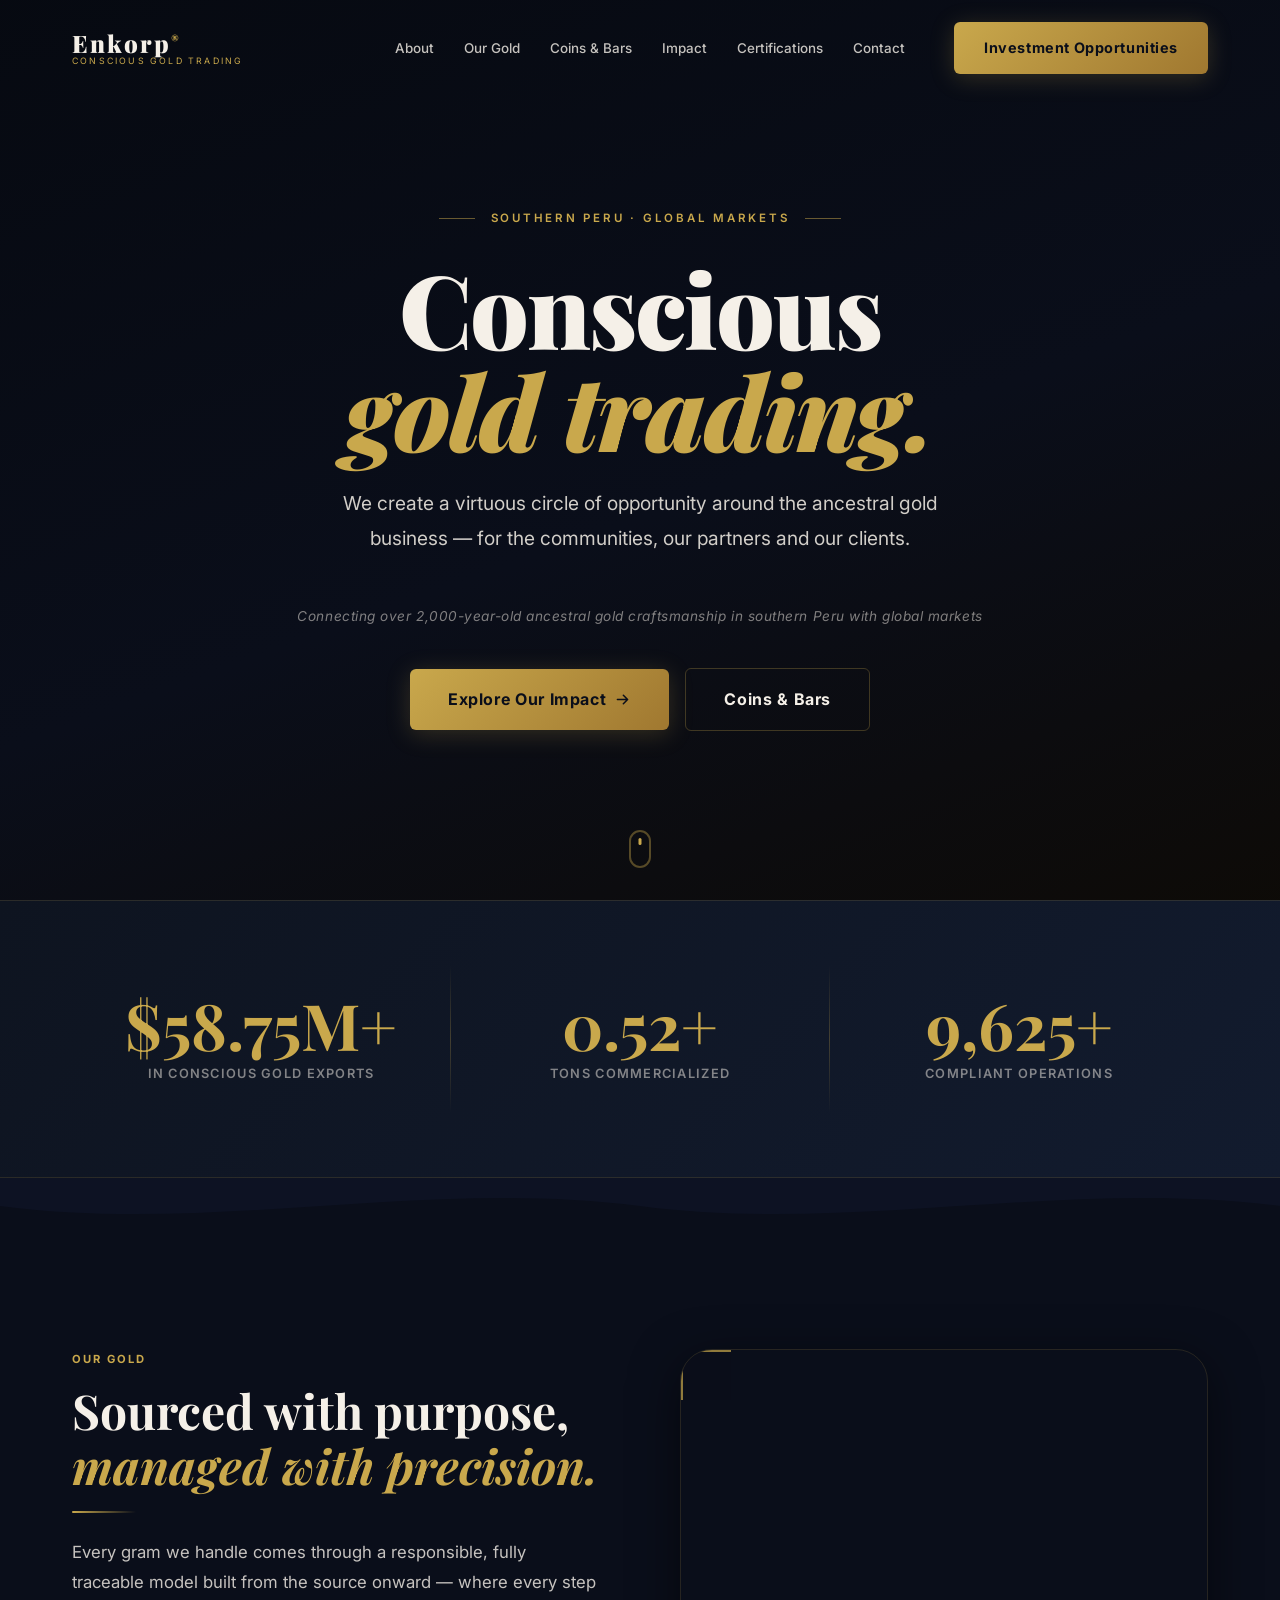
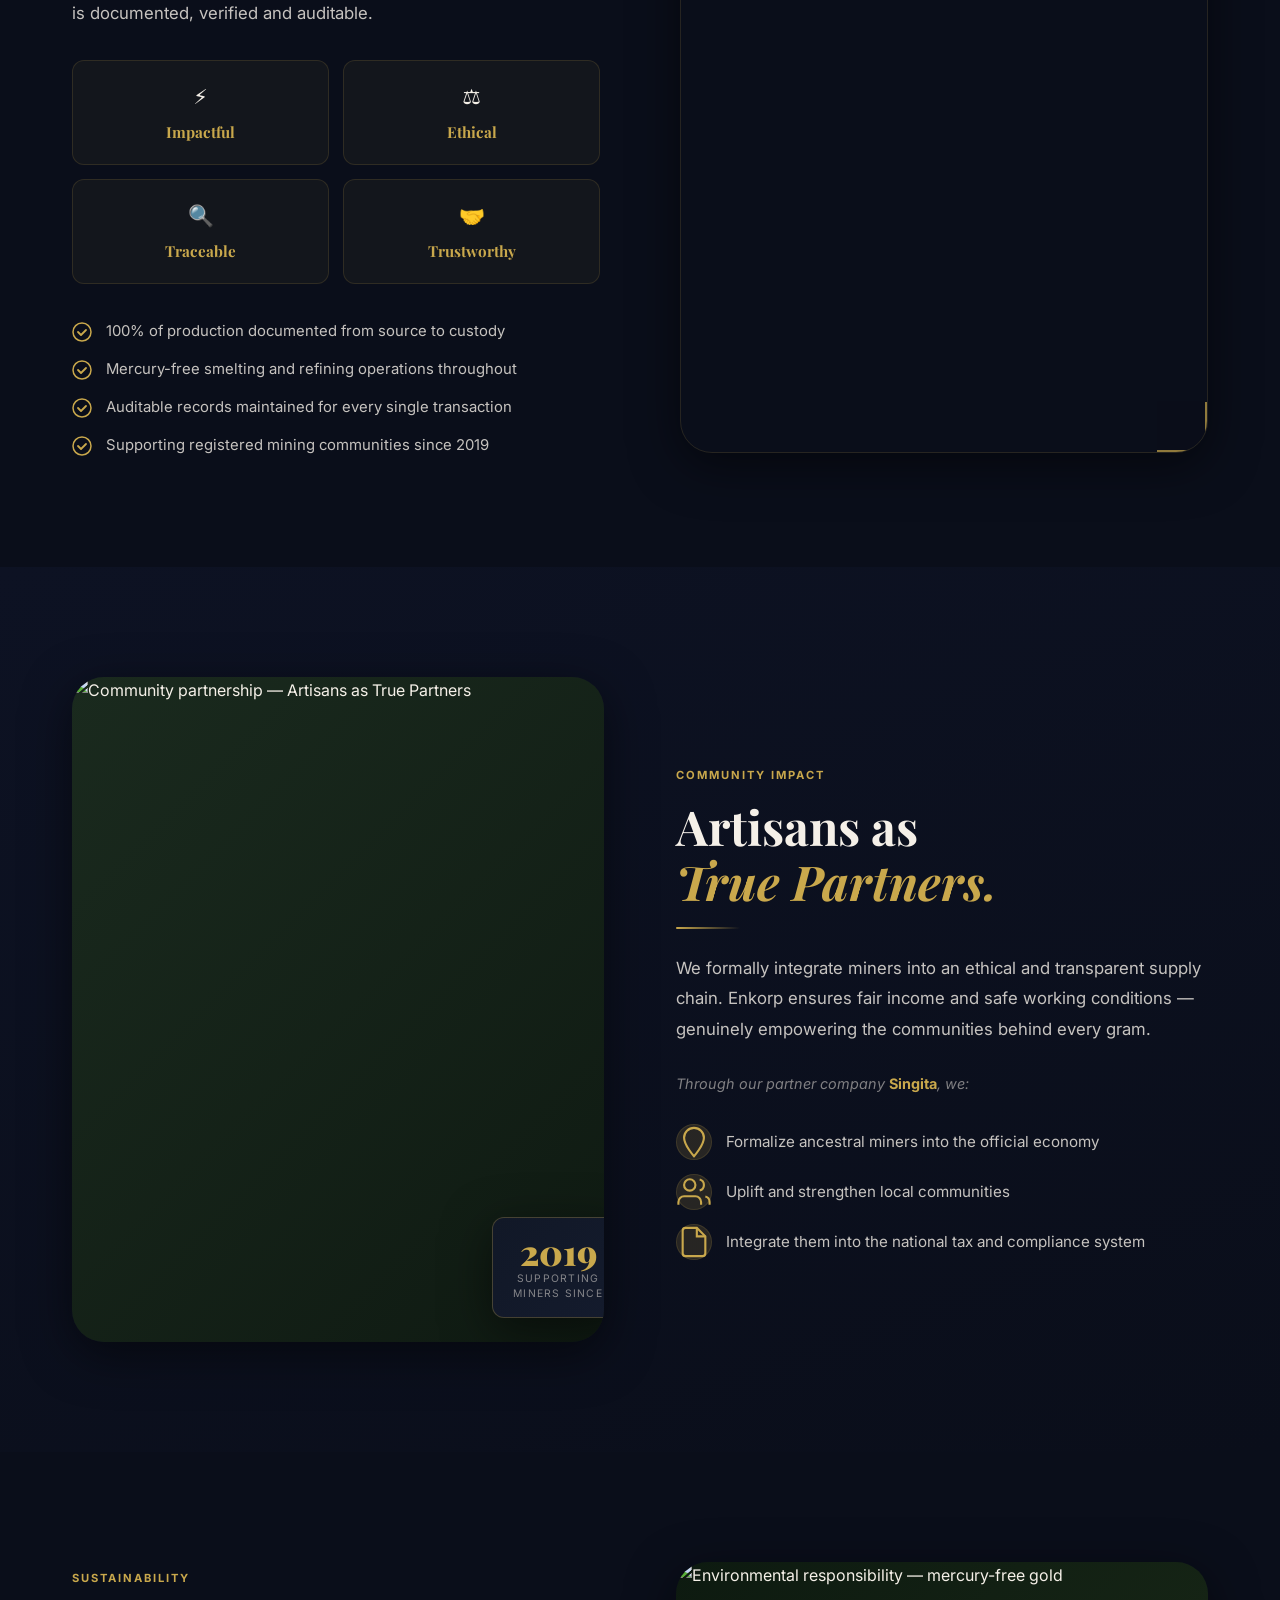
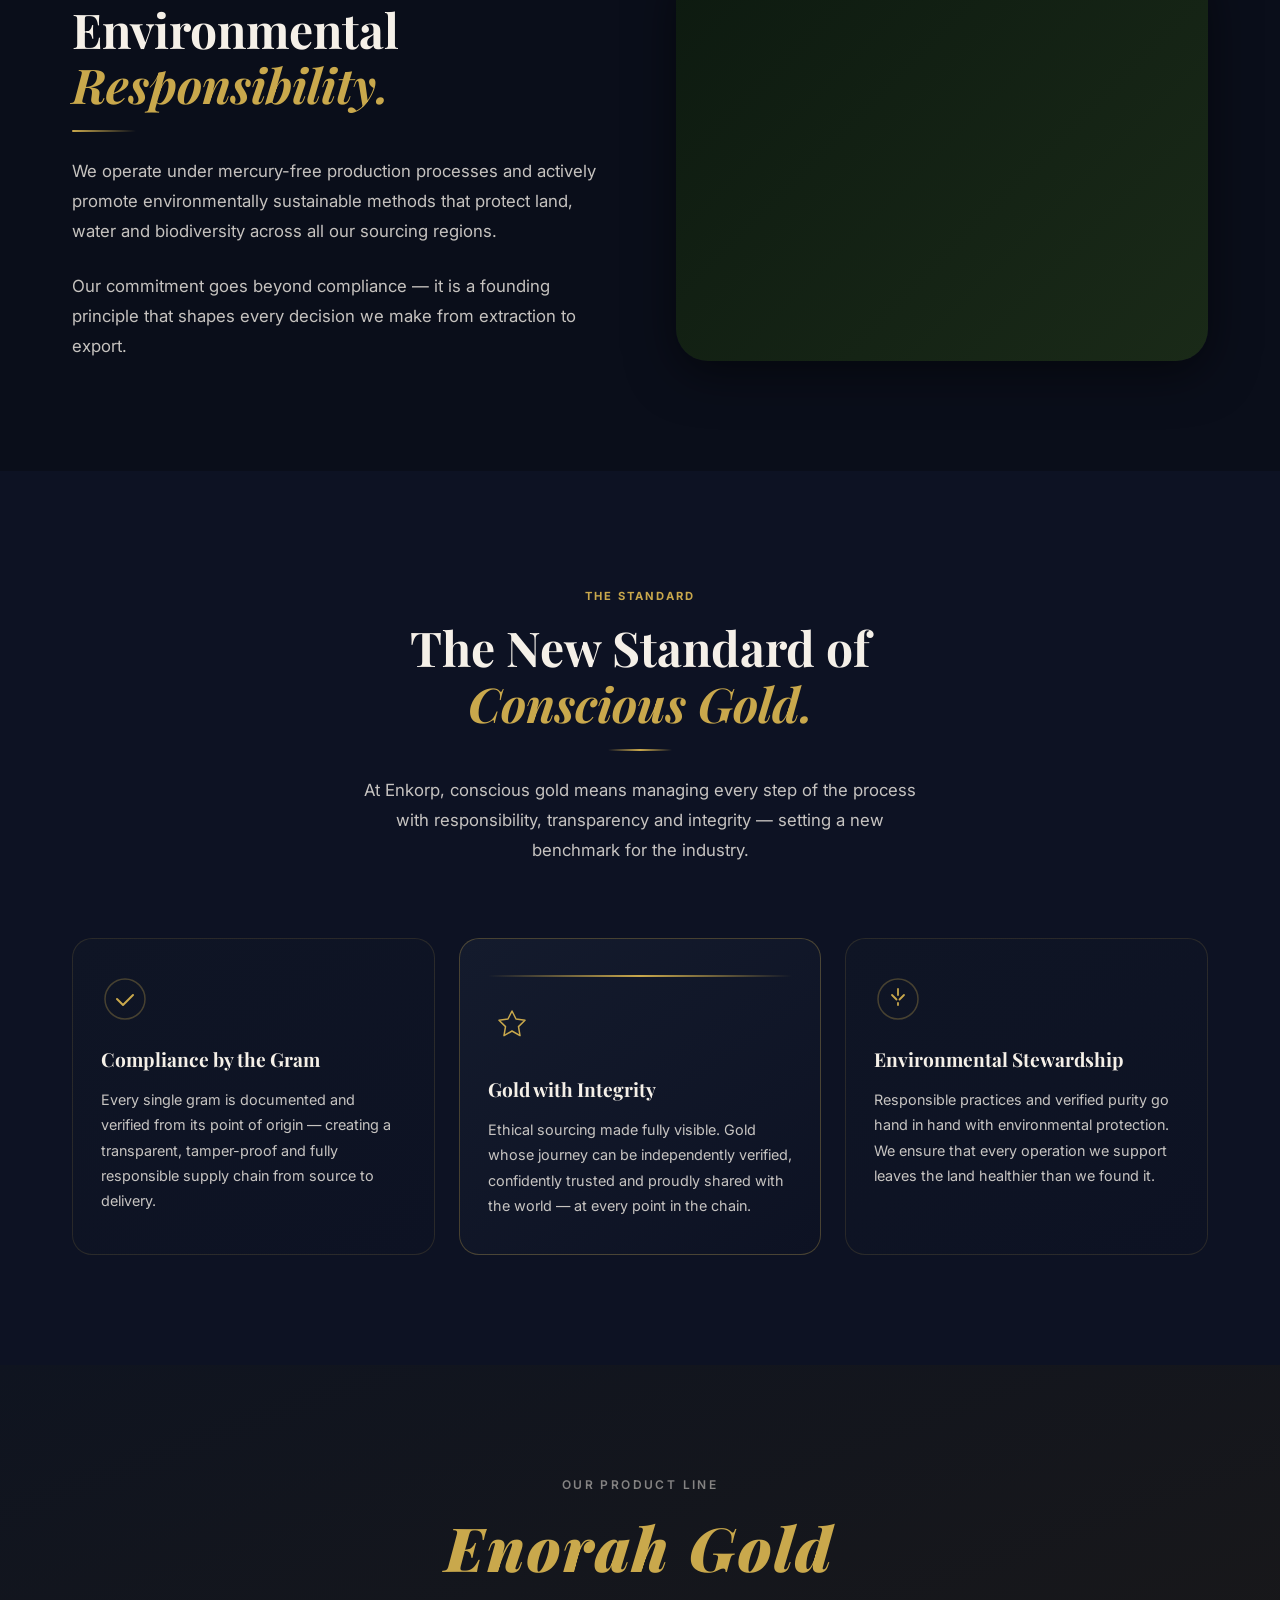
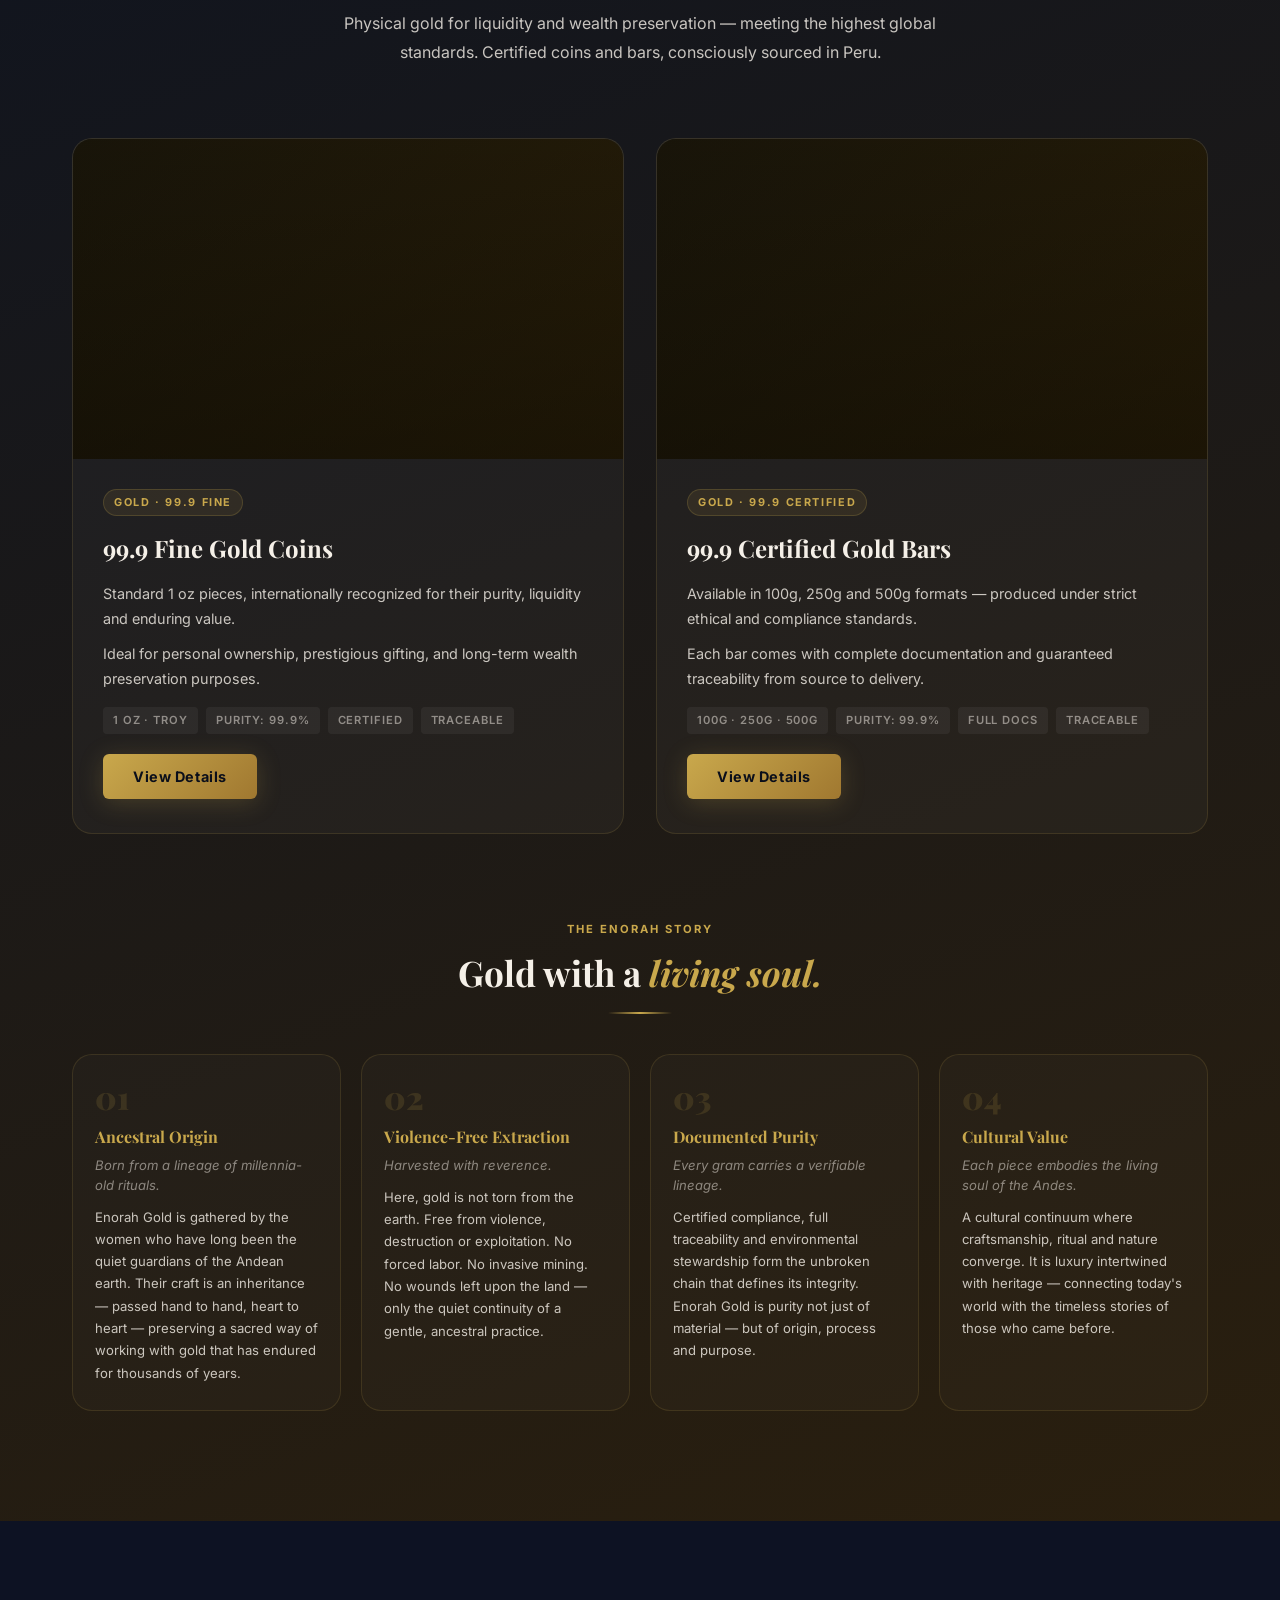
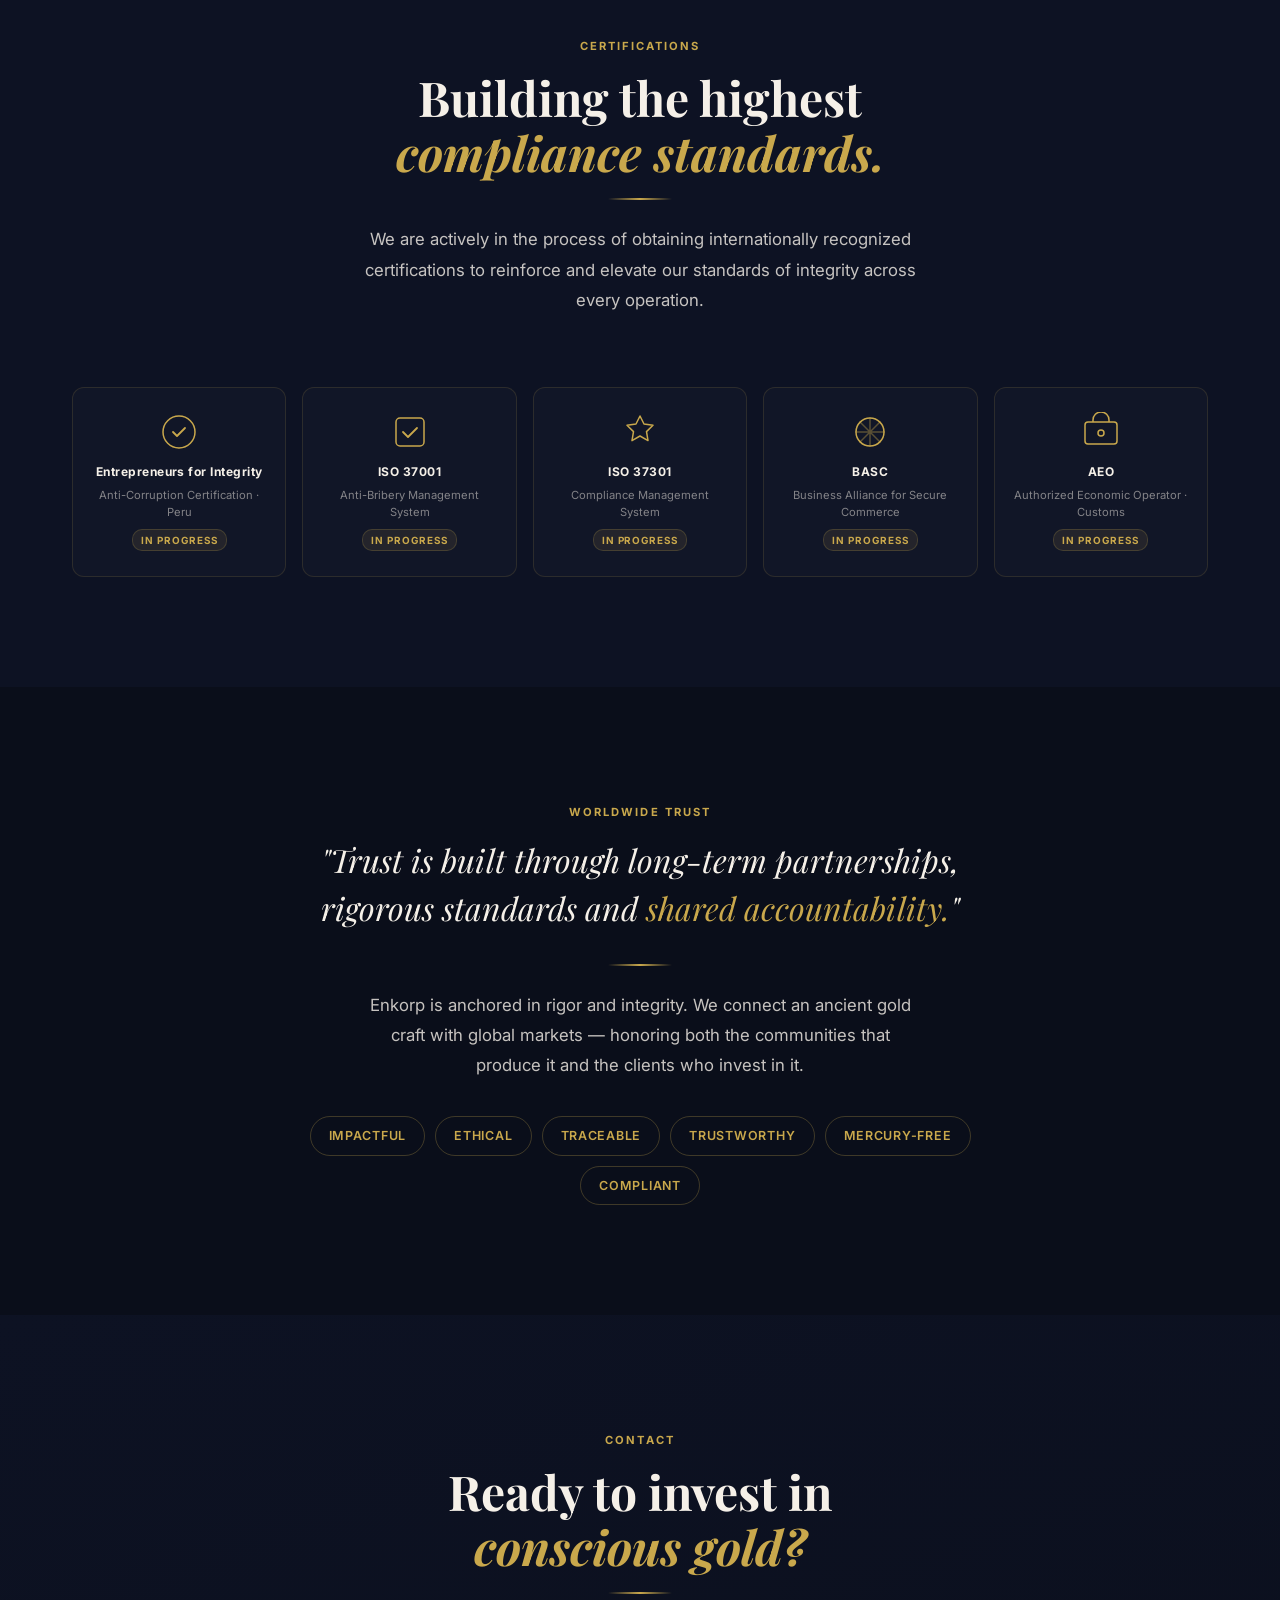
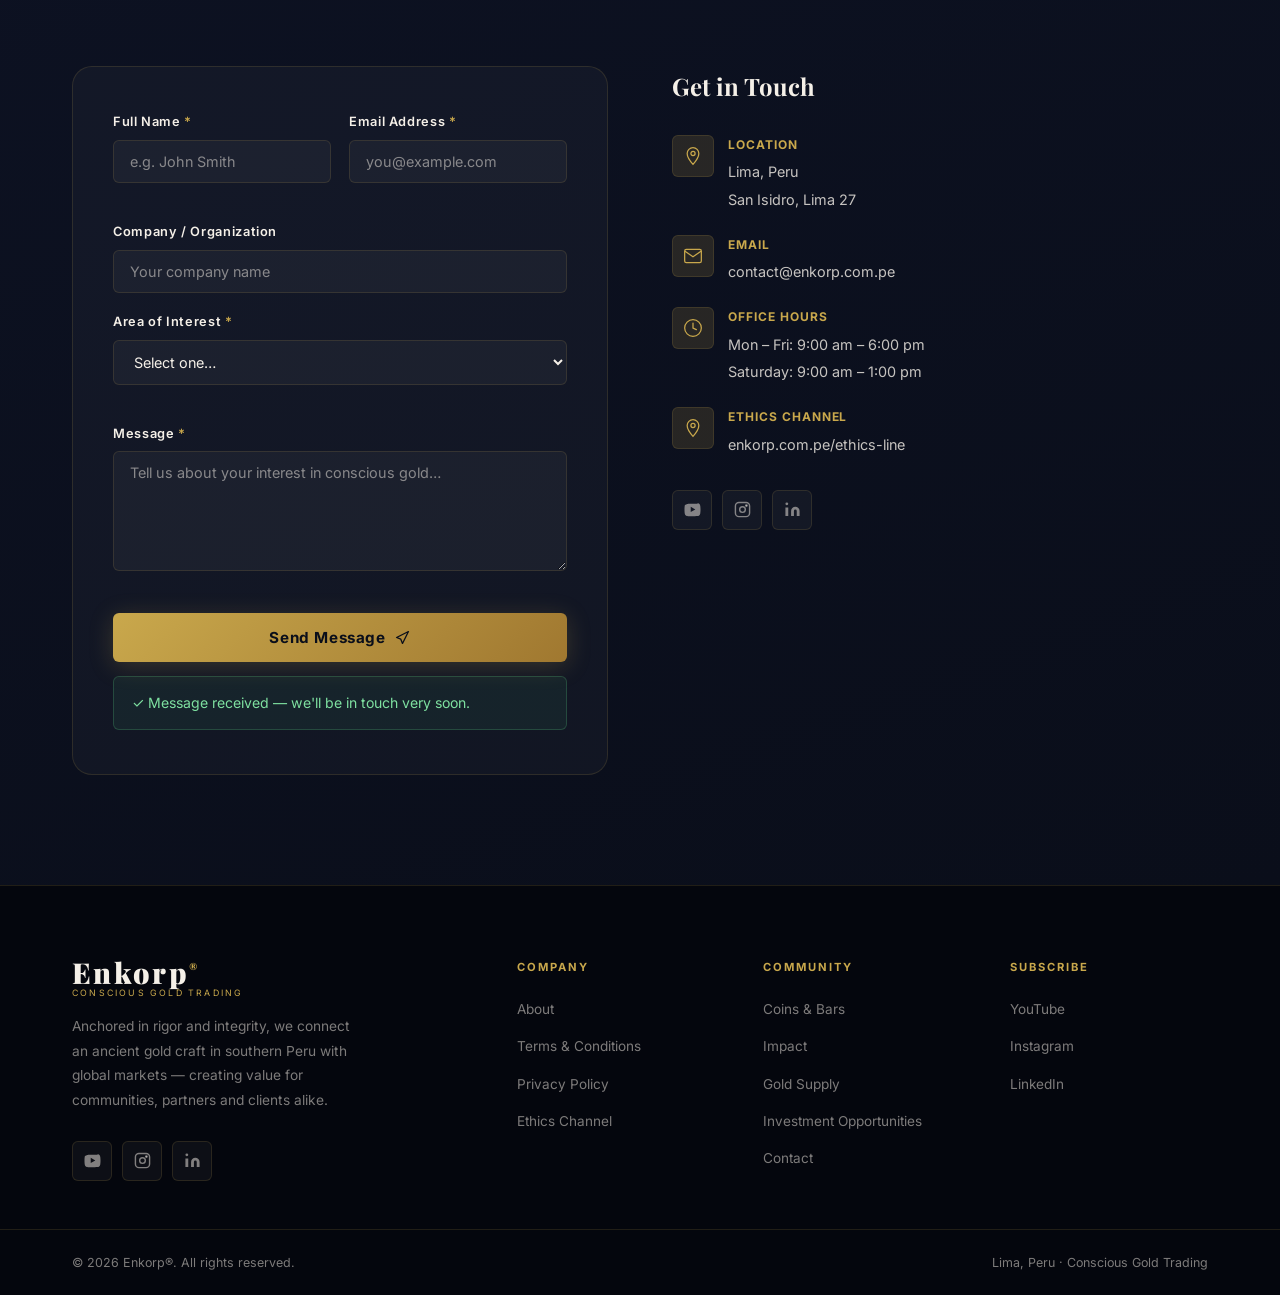
==== commit cf1e00c9: "Fix navbar duplicate on desktop and replace birthday cake hero image - Add display:none to nav-menu-" ====
--- a/index.html
+++ b/index.html
@@ -68,6 +68,7 @@
 .nav-a:hover,.nav-a.active{color:var(--gold);}
 .nav-a:hover::after,.nav-a.active::after{transform:scaleX(1);}
 .nav-cta{margin-left:12px;}
+.nav-menu-mobile{display:none;}
 .ham{display:none;flex-direction:column;justify-content:center;gap:5px;width:40px;height:40px;background:none;border:1.5px solid var(--border-mid);border-radius:var(--r-sm);cursor:pointer;padding:8px;margin-left:auto;transition:var(--t);}
 .ham:hover{border-color:var(--gold);}
 .ham span{display:block;width:100%;height:1.5px;background:var(--cream);border-radius:2px;transition:var(--t);}
@@ -357,7 +358,7 @@
 <!-- HERO -->
 <section class="hero" id="home">
   <div class="hero-bg">
-    <img class="hero-img" src="https://images.unsplash.com/photo-1618160702438-9b02ab6515c9?w=1920&q=80&fit=crop&crop=entropy" alt="Gold bars — conscious gold trading" loading="eager" fetchpriority="high" onerror="this.style.opacity='0'"/>
+    <img class="hero-img" src="https://images.unsplash.com/photo-1610375461246-83df859d849d?w=1920&q=80&fit=crop&crop=entropy" alt="Gold bars — conscious gold trading" loading="eager" fetchpriority="high" onerror="this.style.opacity='0'"/>
     <div class="hero-ov"></div>
     <div class="hero-particles" id="heroParticles"></div>
   </div>
@@ -557,7 +558,7 @@
       </article>
       <article class="prod-card reveal">
         <div class="prod-img-wrap">
-          <img class="prod-img" src="https://images.unsplash.com/photo-1618160702438-9b02ab6515c9?w=800&q=80&fit=crop&crop=entropy" alt="99.9 Certified Gold Bars — 100g to 500g" loading="lazy" onerror="this.style.opacity='0'"/>
+          <img class="prod-img" src="https://images.unsplash.com/photo-1610375461246-83df859d849d?w=800&q=80&fit=crop&crop=entropy" alt="99.9 Certified Gold Bars — 100g to 500g" loading="lazy" onerror="this.style.opacity='0'"/>
         </div>
         <div class="prod-body">
           <span class="prod-label">Gold · 99.9 Certified</span>
@@ -828,7 +829,7 @@
     specs:[['Weight','1 oz troy (31.1g)'],['Purity','99.9% Fine Gold'],['Origin','Southern Peru'],['Supply Chain','Fully traceable'],['Documentation','Complete provenance cert.'],['Use','Investment & gifting']]
   },
   bars:{
-    img:'https://images.unsplash.com/photo-1618160702438-9b02ab6515c9?w=800&q=80&fit=crop&crop=entropy',
+    img:'https://images.unsplash.com/photo-1610375461246-83df859d849d?w=800&q=80&fit=crop&crop=entropy',
     tag:'Enorah Gold · 99.9 Certified',
     title:'99.9 Certified Gold Bars',
     desc:'Available in 100g, 250g and 500g formats, produced under strict ethical and compliance standards. Each bar comes with complete documentation and guaranteed traceability — from the ancestral mining communities in Peru all the way to your hands.',
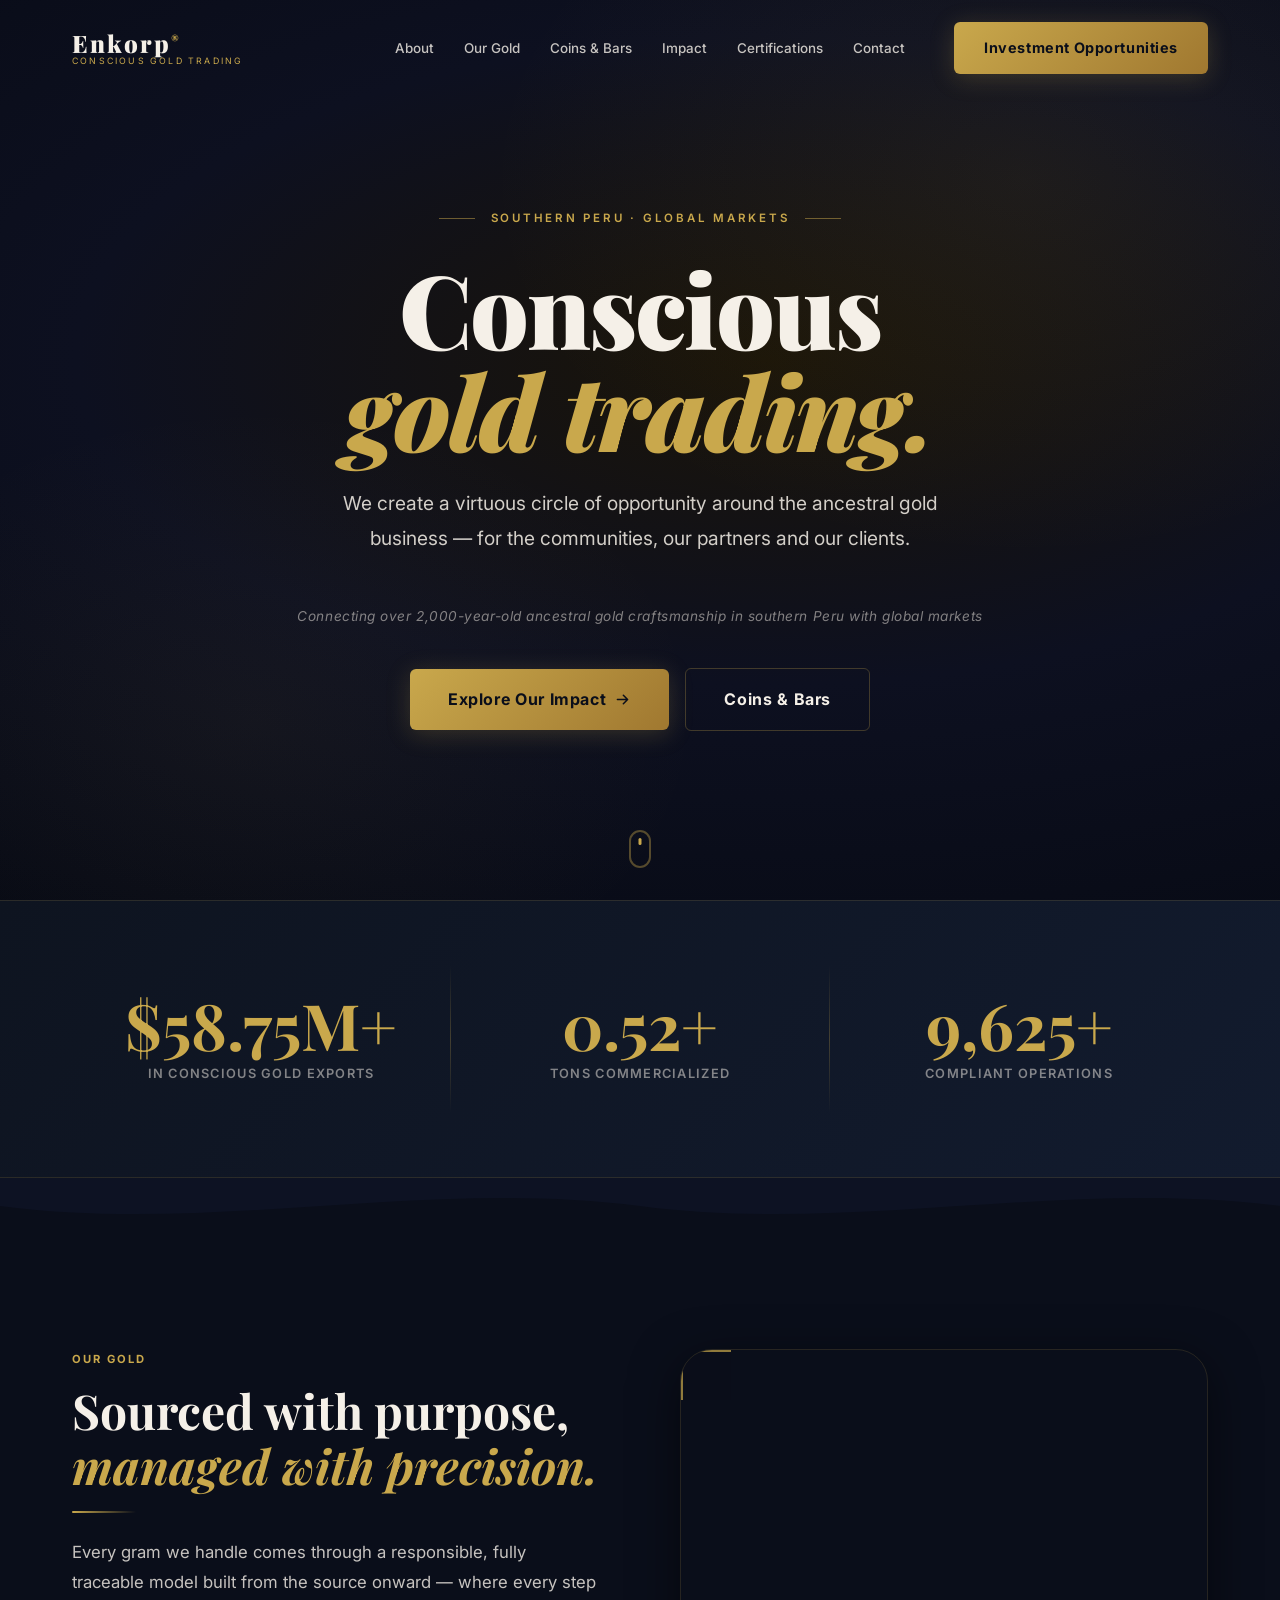
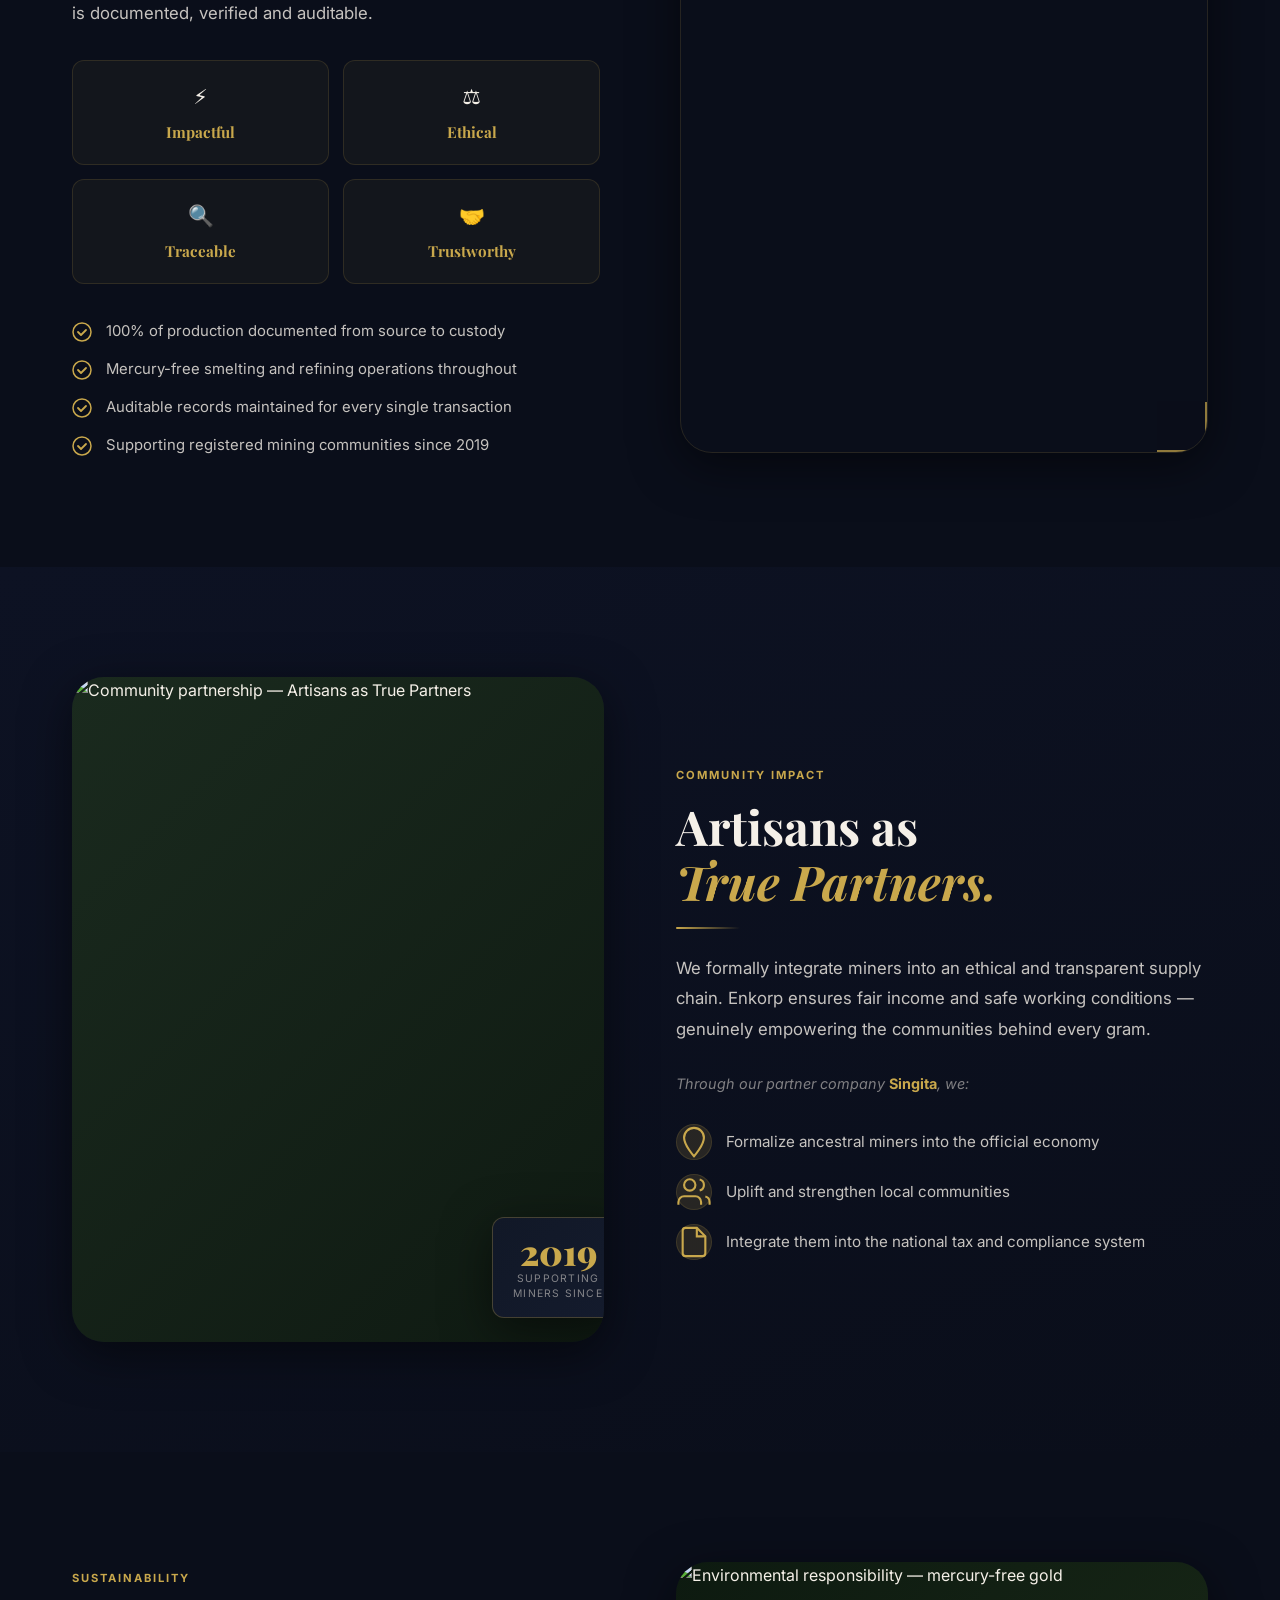
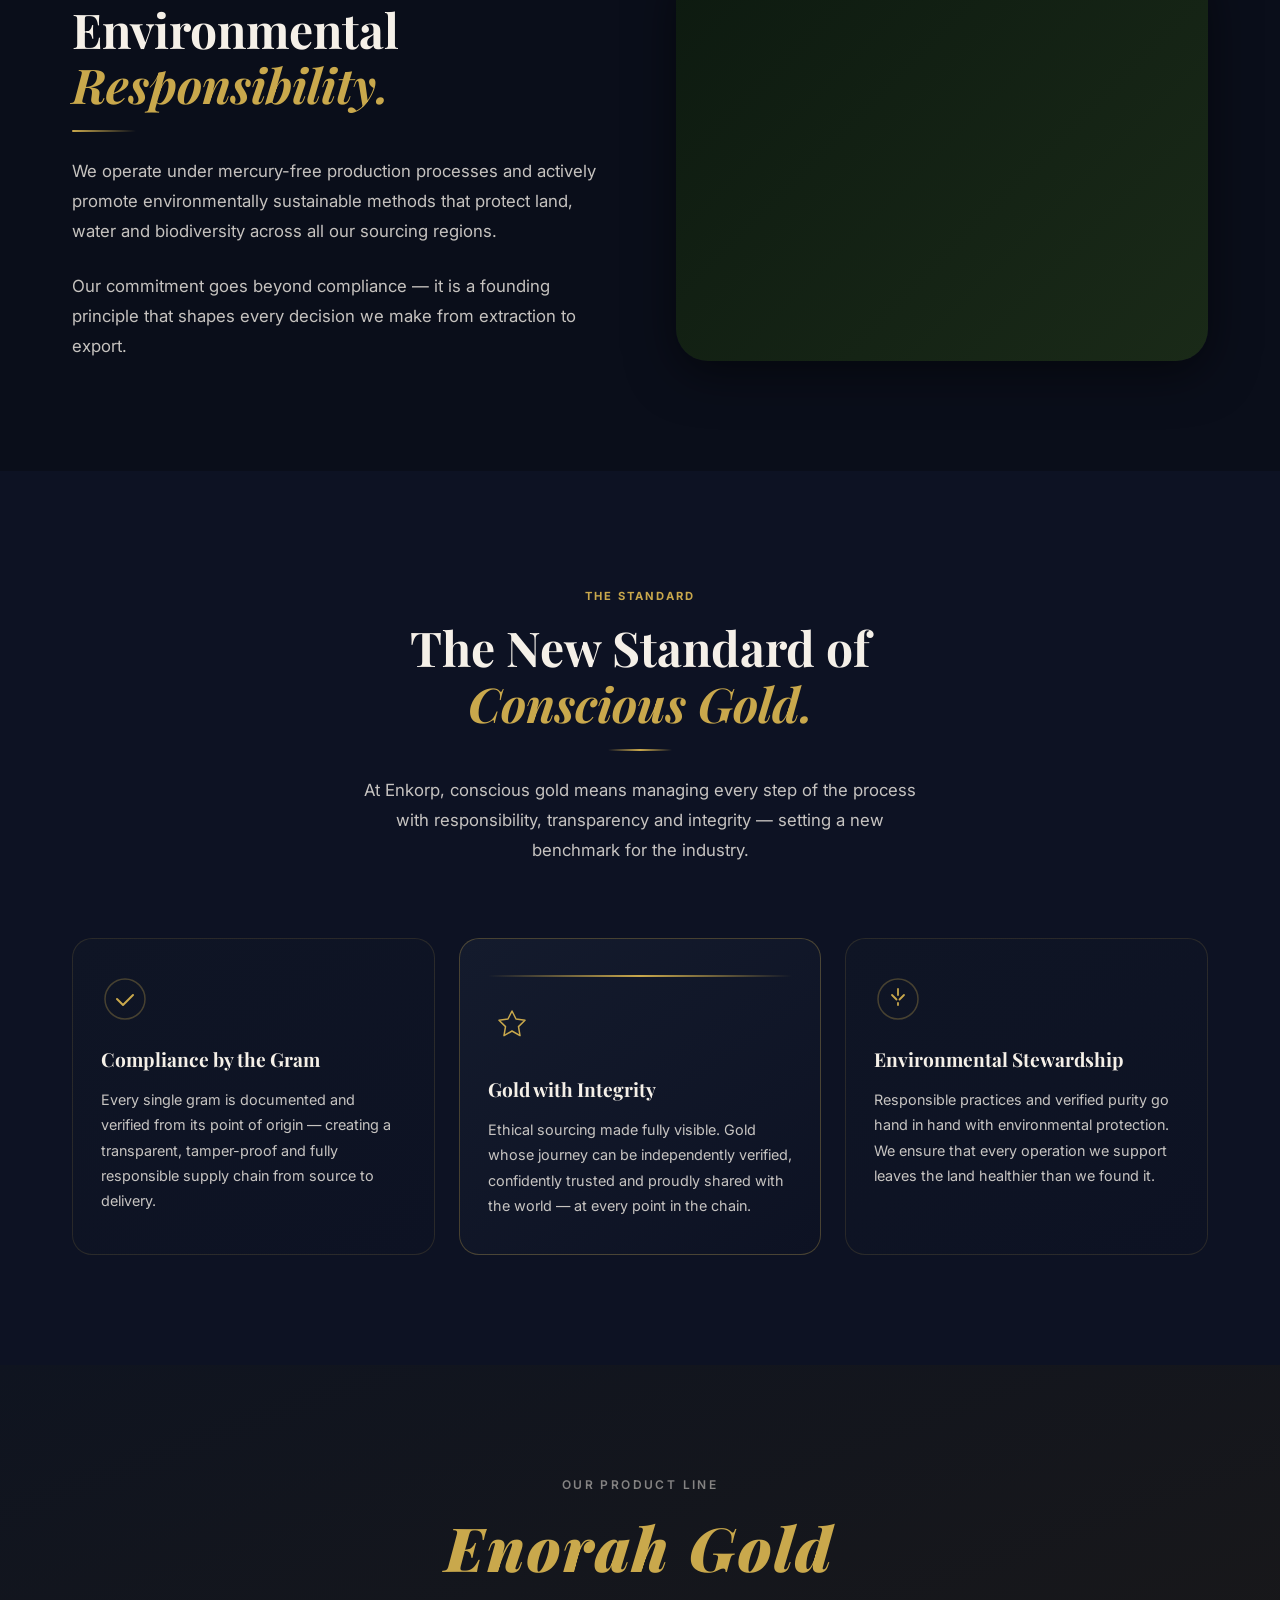
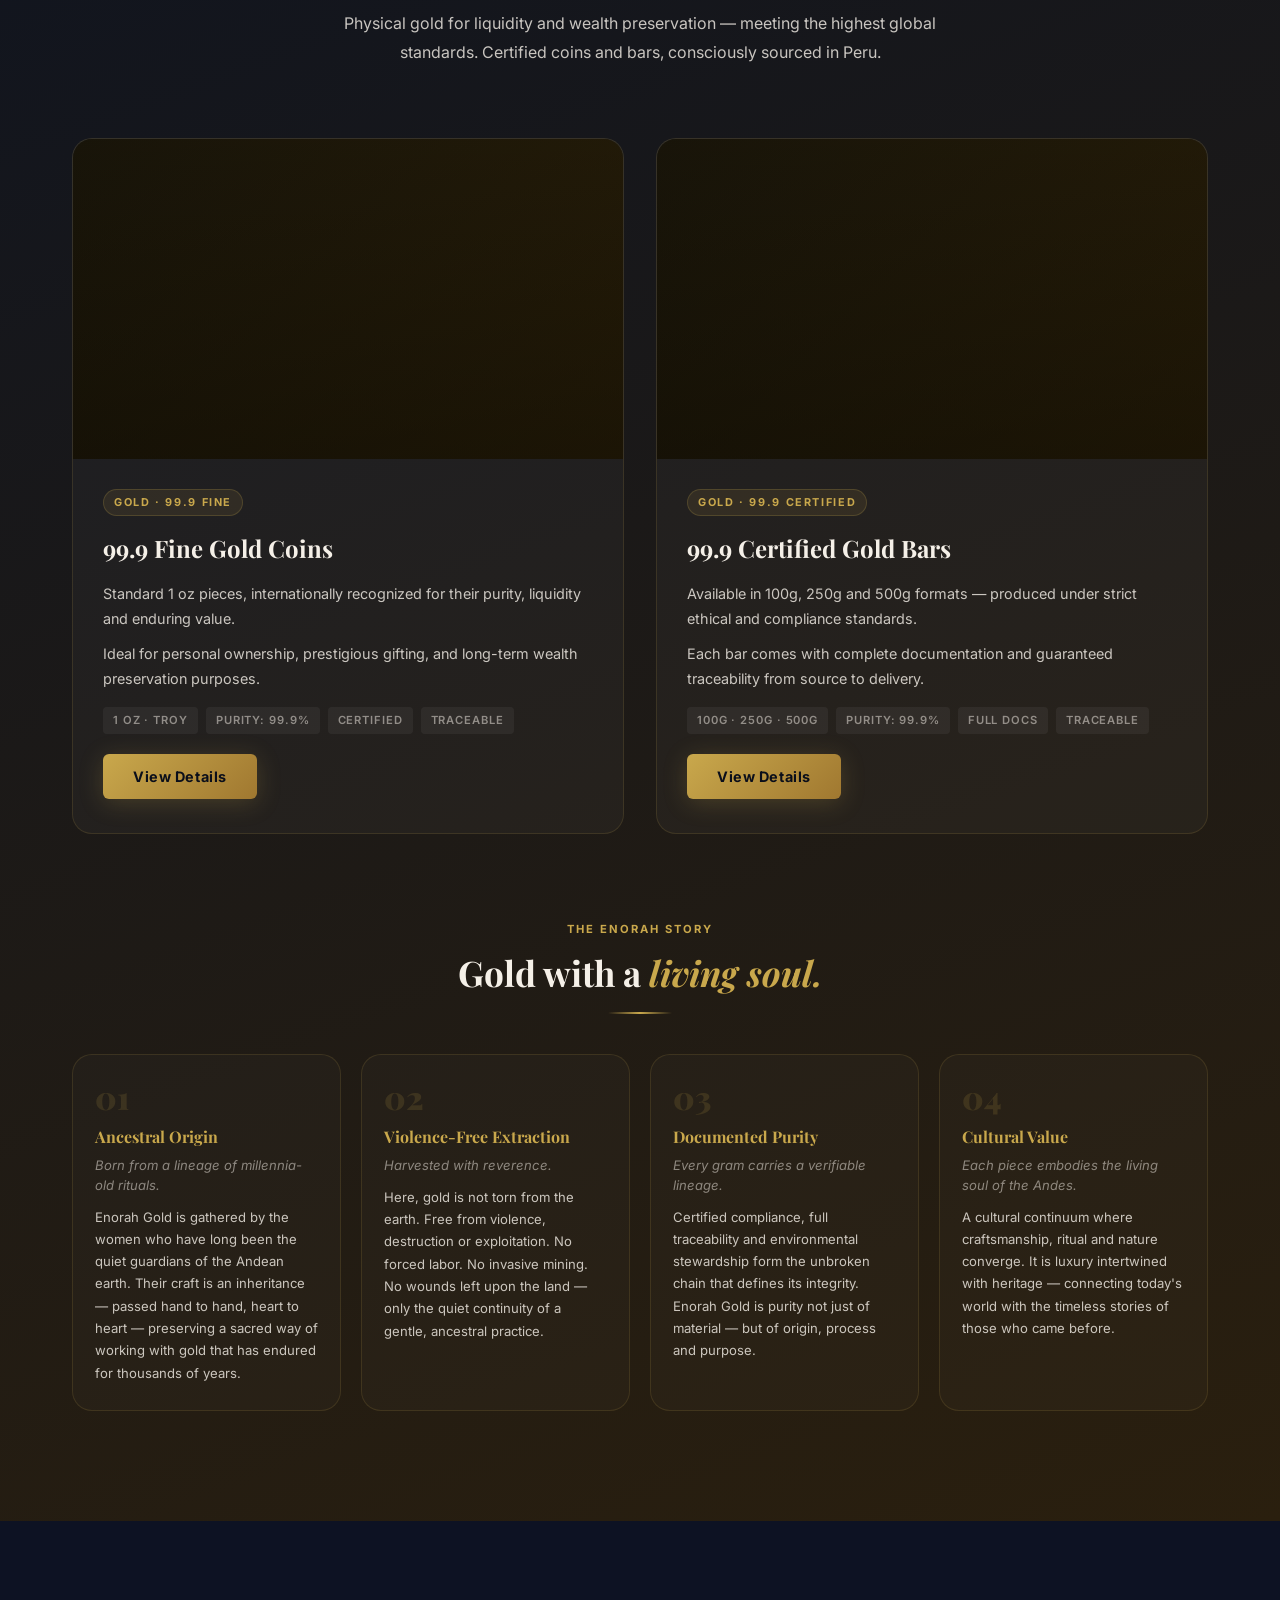
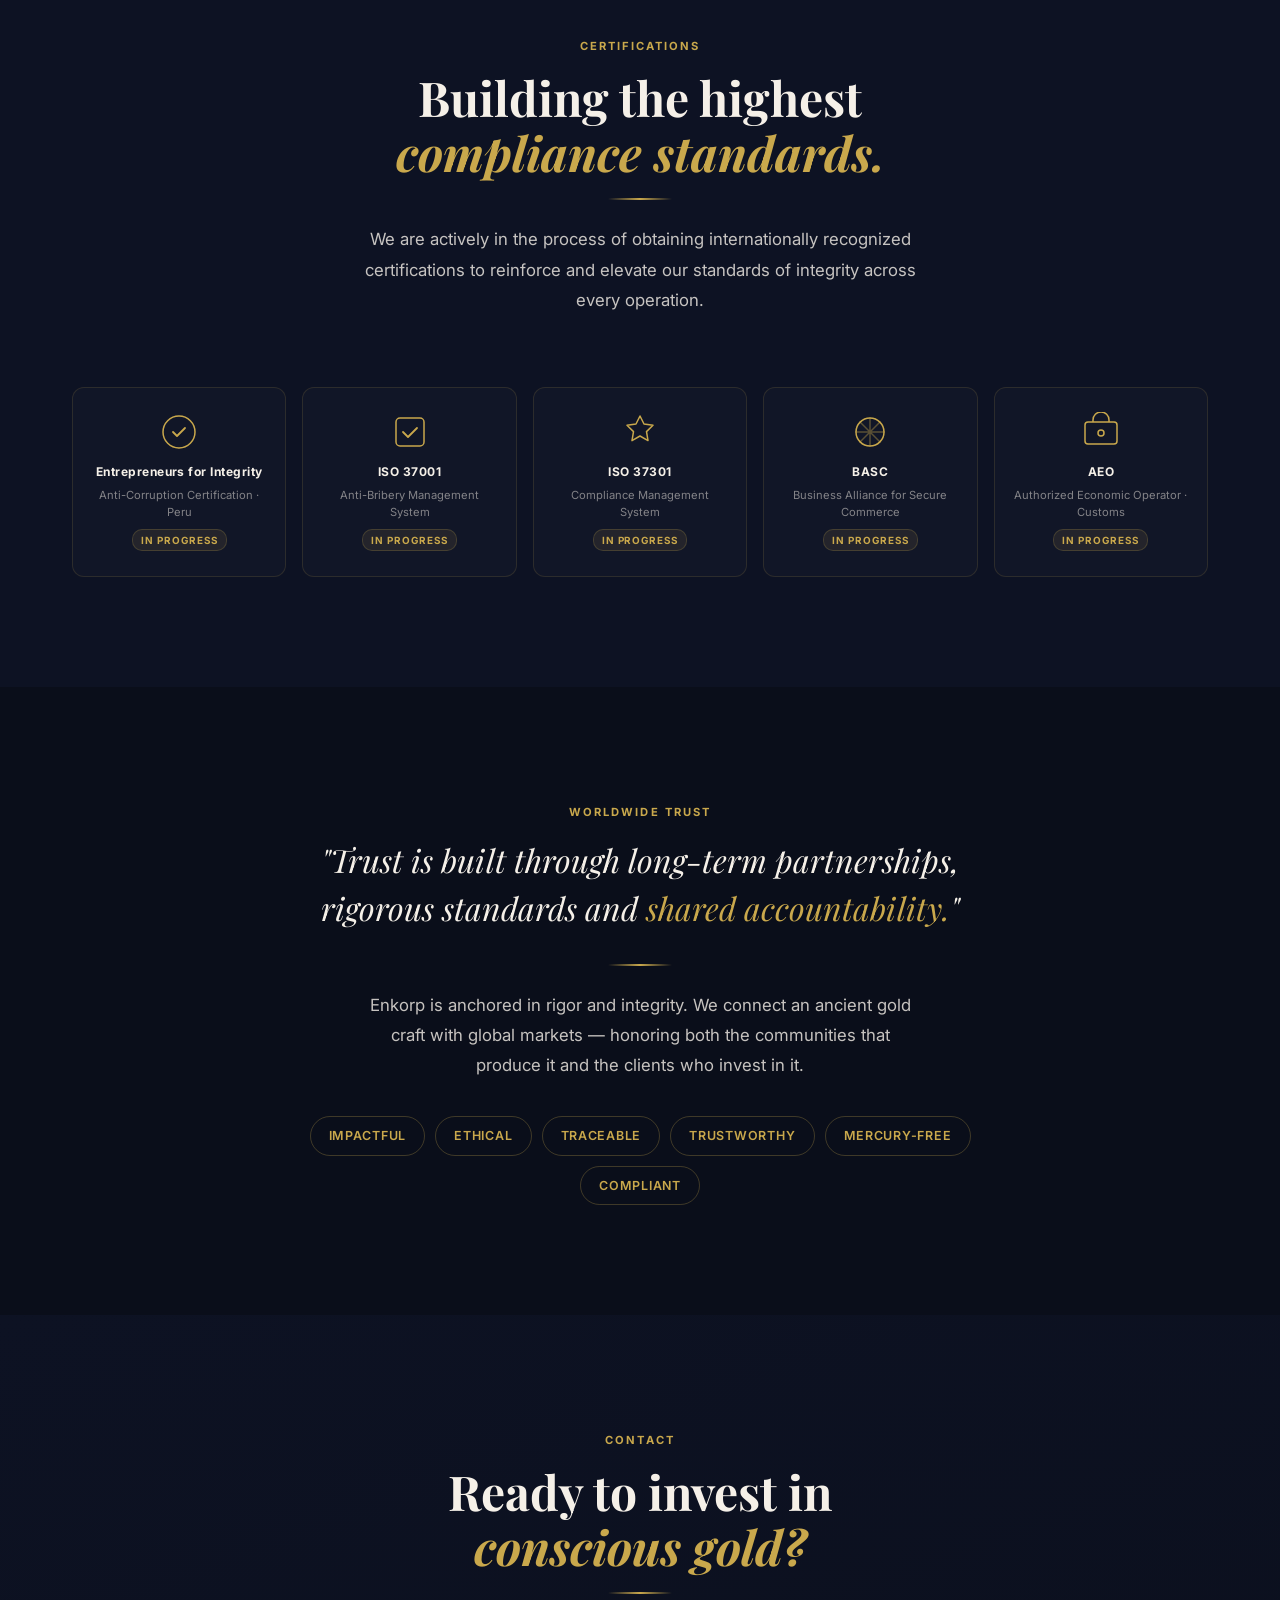
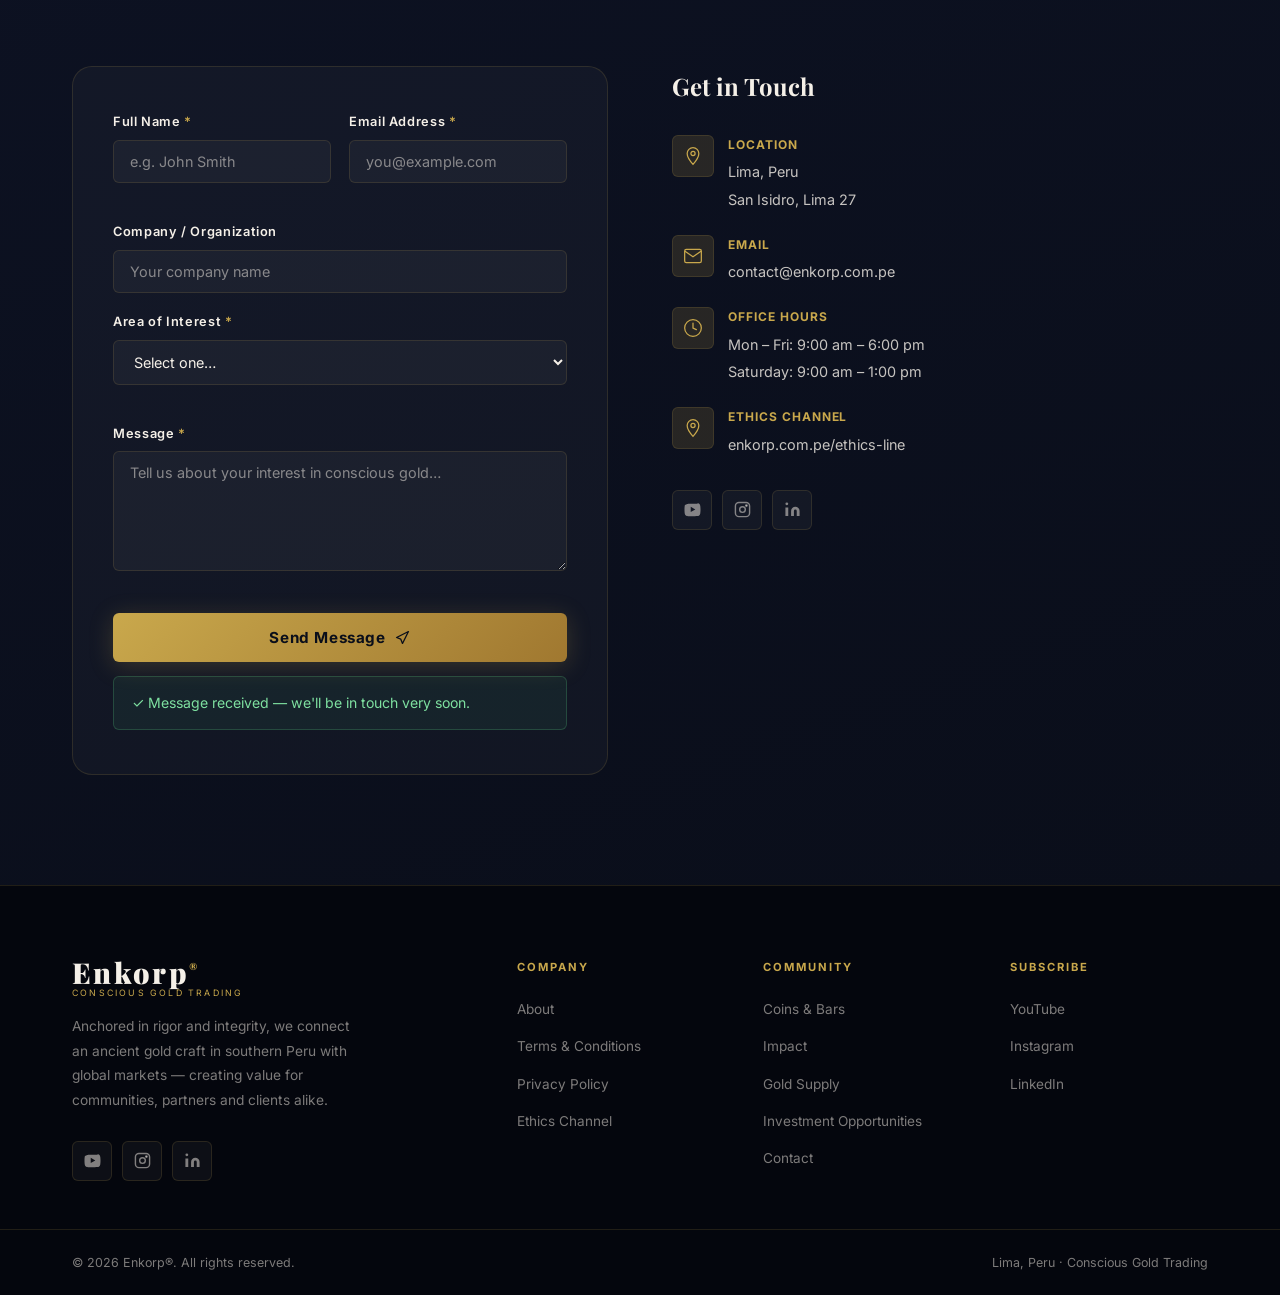
==== commit 395616d6: "Replace hero background image with CSS gradient to avoid unreliable Unsplash IDs https://claude.ai/c" ====
--- a/index.html
+++ b/index.html
@@ -78,9 +78,10 @@
 
 /* ══ HERO ══ */
 .hero{position:relative;min-height:100vh;display:flex;align-items:center;justify-content:center;text-align:center;overflow:hidden;}
-.hero-bg{position:absolute;inset:0;}
-.hero-img{position:absolute;inset:0;width:100%;height:100%;object-fit:cover;max-width:none;}
-.hero-ov{position:absolute;inset:0;background:linear-gradient(160deg,rgba(6,9,16,.9) 0%,rgba(10,14,26,.75) 55%,rgba(14,10,4,.85) 100%);}
+.hero-bg{position:absolute;inset:0;background:radial-gradient(ellipse 120% 80% at 60% 40%,#1a1408 0%,#0d1020 45%,#060912 100%);}
+.hero-bg::before{content:'';position:absolute;inset:0;background:radial-gradient(ellipse 60% 60% at 80% 20%,rgba(201,168,76,.07),transparent 70%),radial-gradient(ellipse 50% 50% at 20% 80%,rgba(201,168,76,.05),transparent 70%);}
+.hero-img{display:none;}
+.hero-ov{position:absolute;inset:0;}
 .hero-particles{position:absolute;inset:0;overflow:hidden;}
 .particle{position:absolute;width:2px;height:2px;background:var(--gold);border-radius:50%;animation:pd linear infinite;opacity:0;}
 @keyframes pd{0%{opacity:0;transform:translateY(0) scale(0);}10%{opacity:.5;}90%{opacity:.2;}100%{opacity:0;transform:translateY(-110vh) scale(1.5);}}
@@ -358,7 +359,6 @@
 <!-- HERO -->
 <section class="hero" id="home">
   <div class="hero-bg">
-    <img class="hero-img" src="https://images.unsplash.com/photo-1610375461246-83df859d849d?w=1920&q=80&fit=crop&crop=entropy" alt="Gold bars — conscious gold trading" loading="eager" fetchpriority="high" onerror="this.style.opacity='0'"/>
     <div class="hero-ov"></div>
     <div class="hero-particles" id="heroParticles"></div>
   </div>
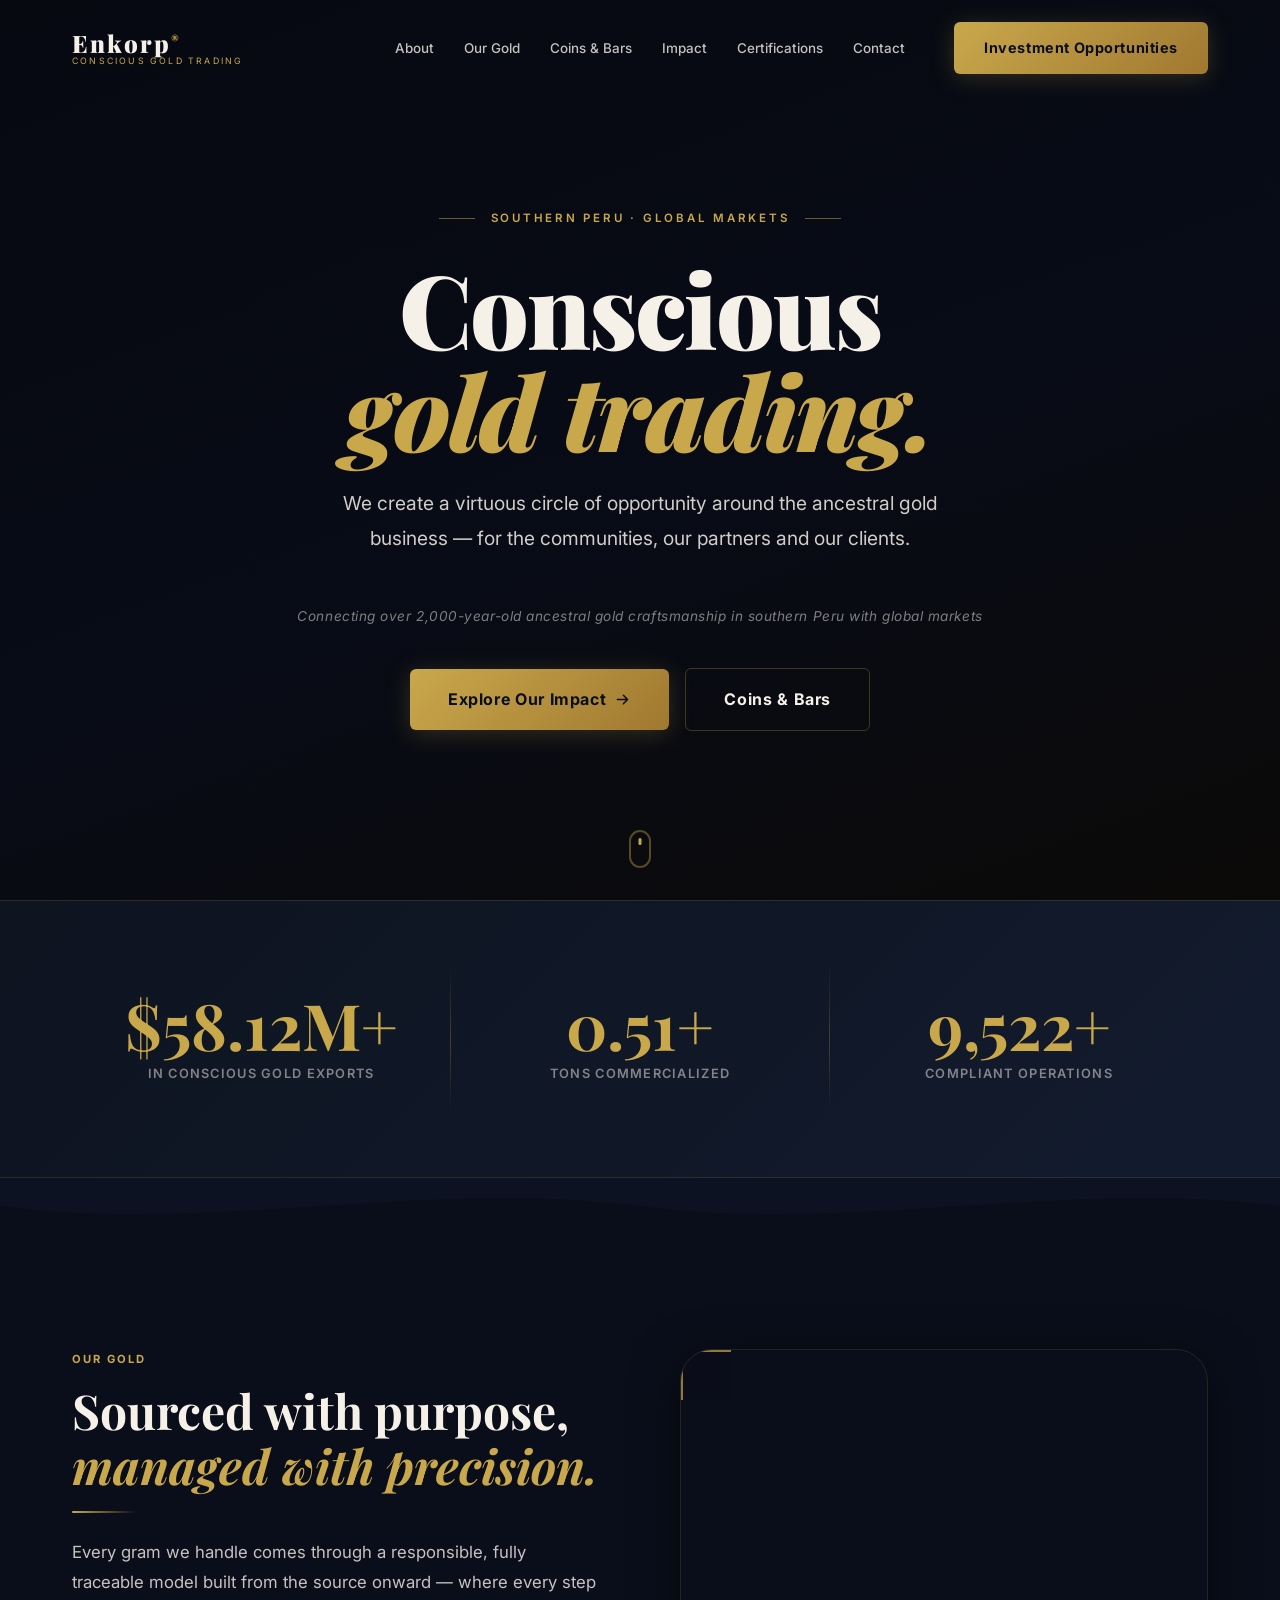
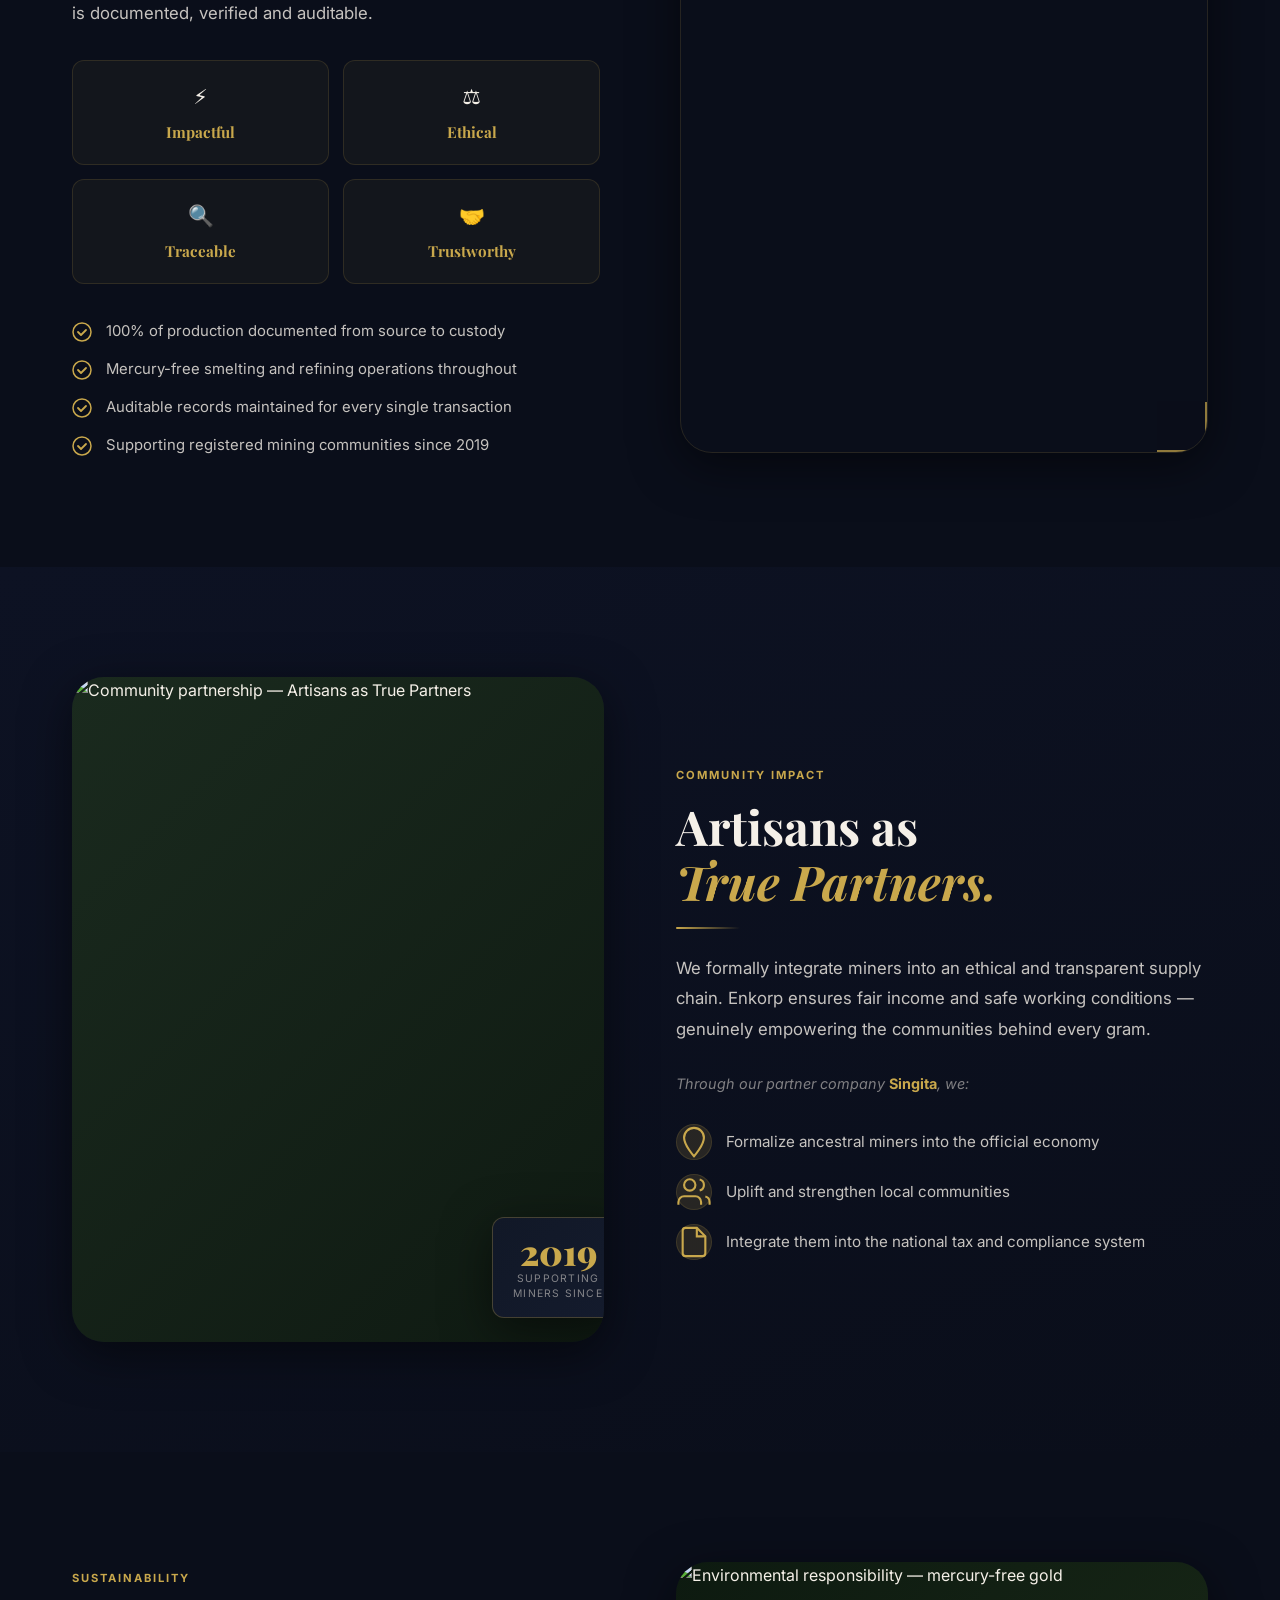
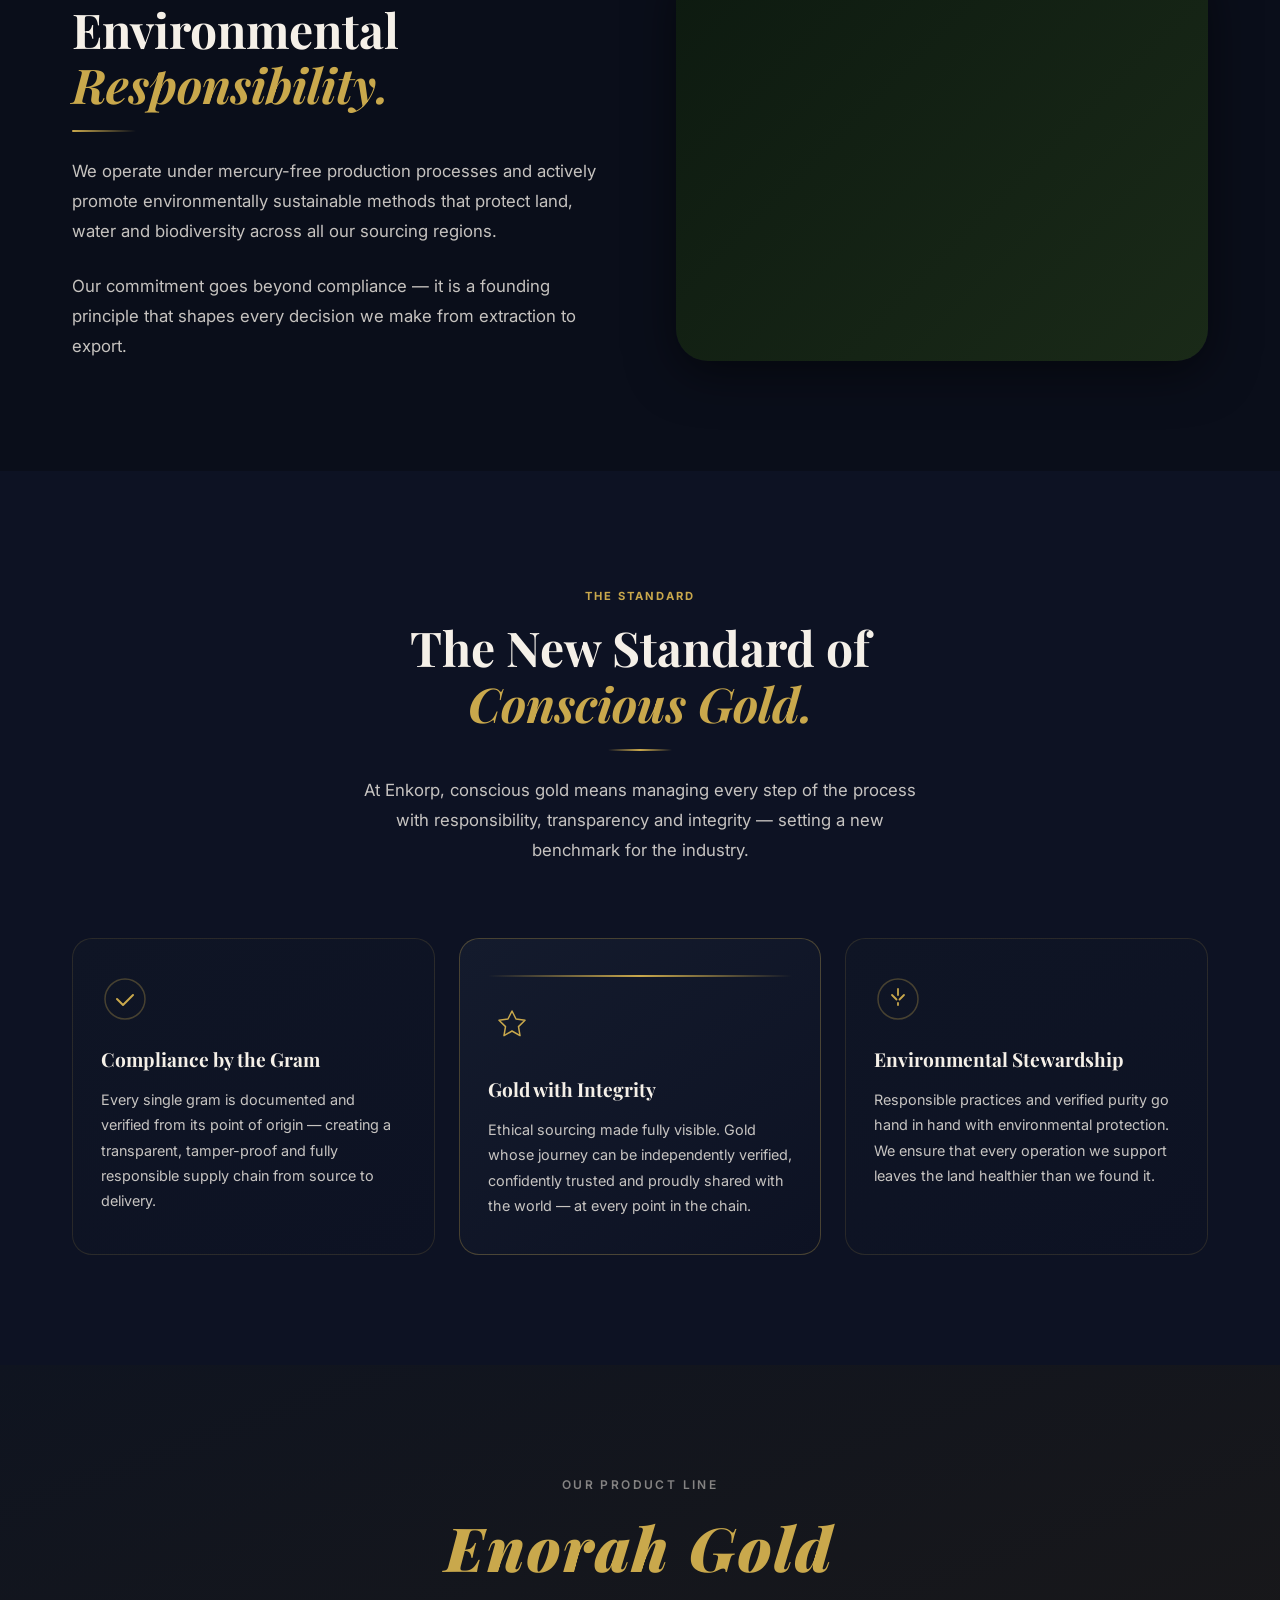
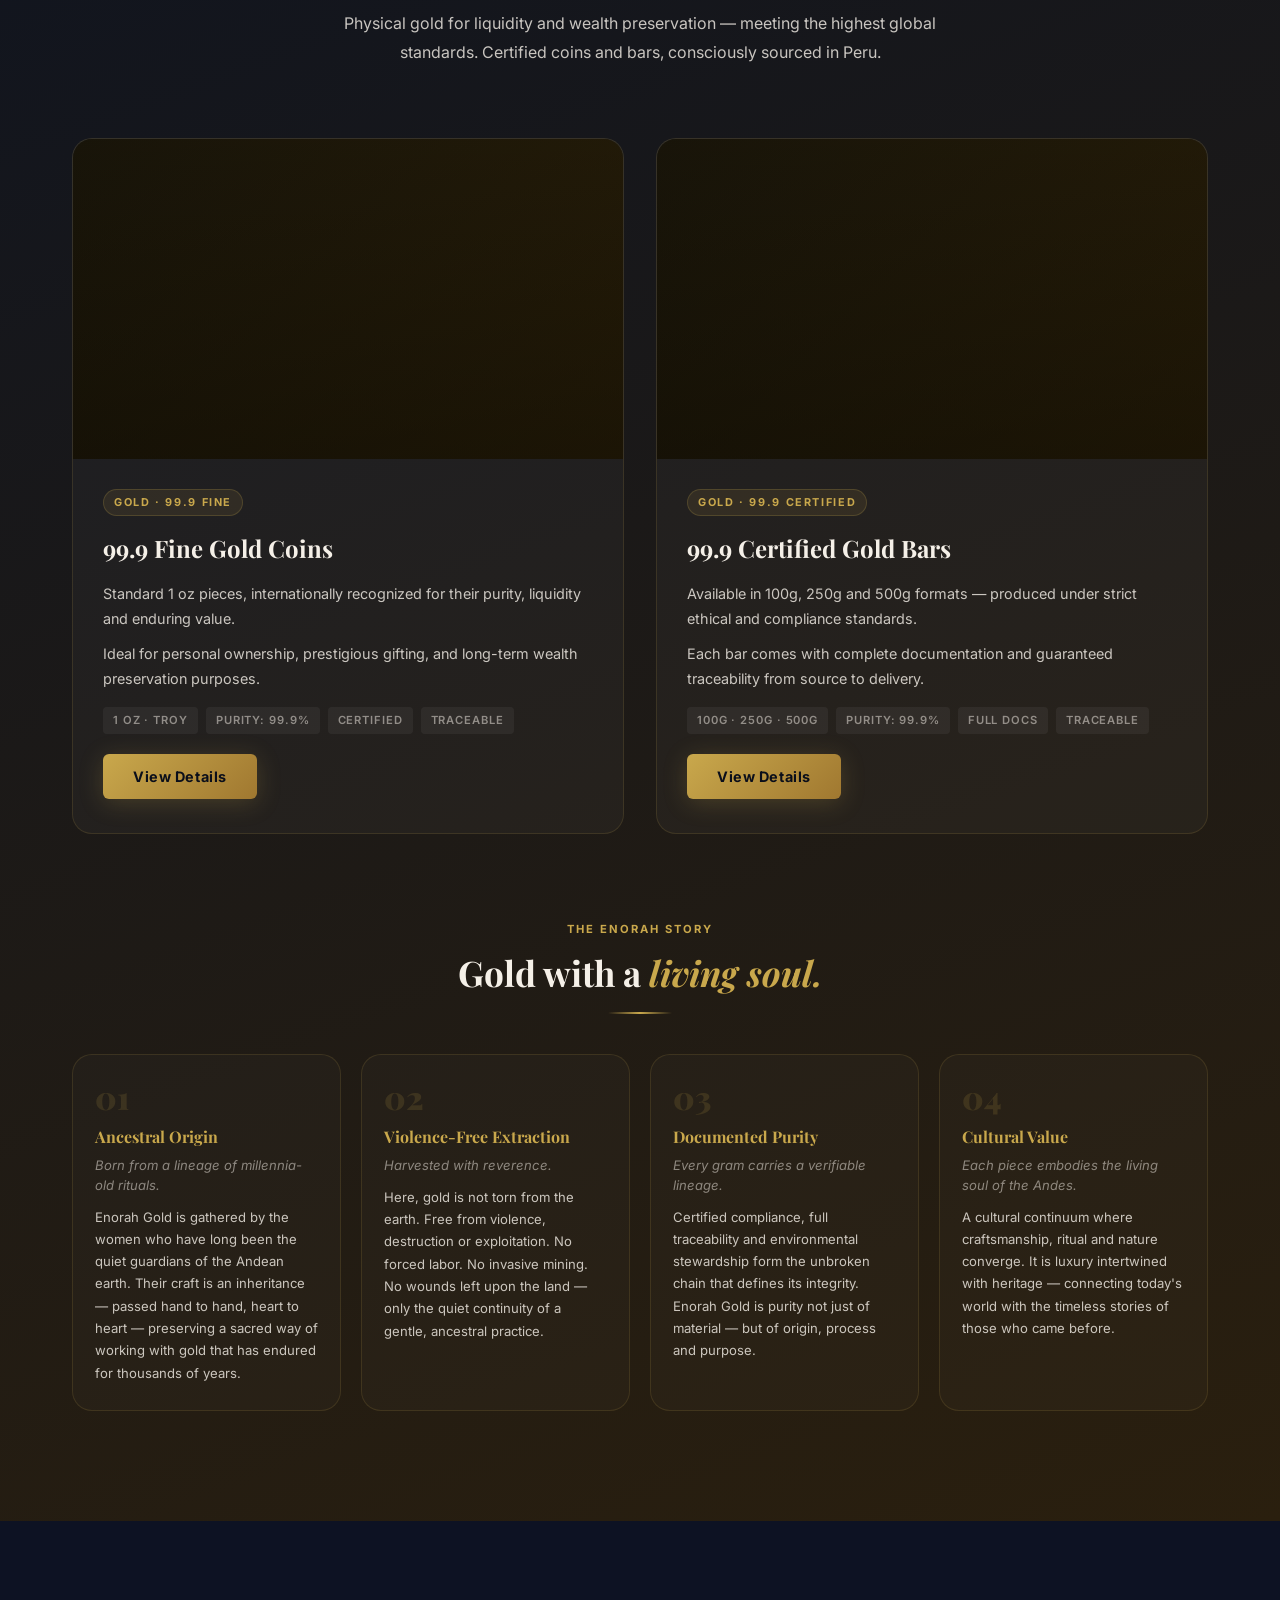
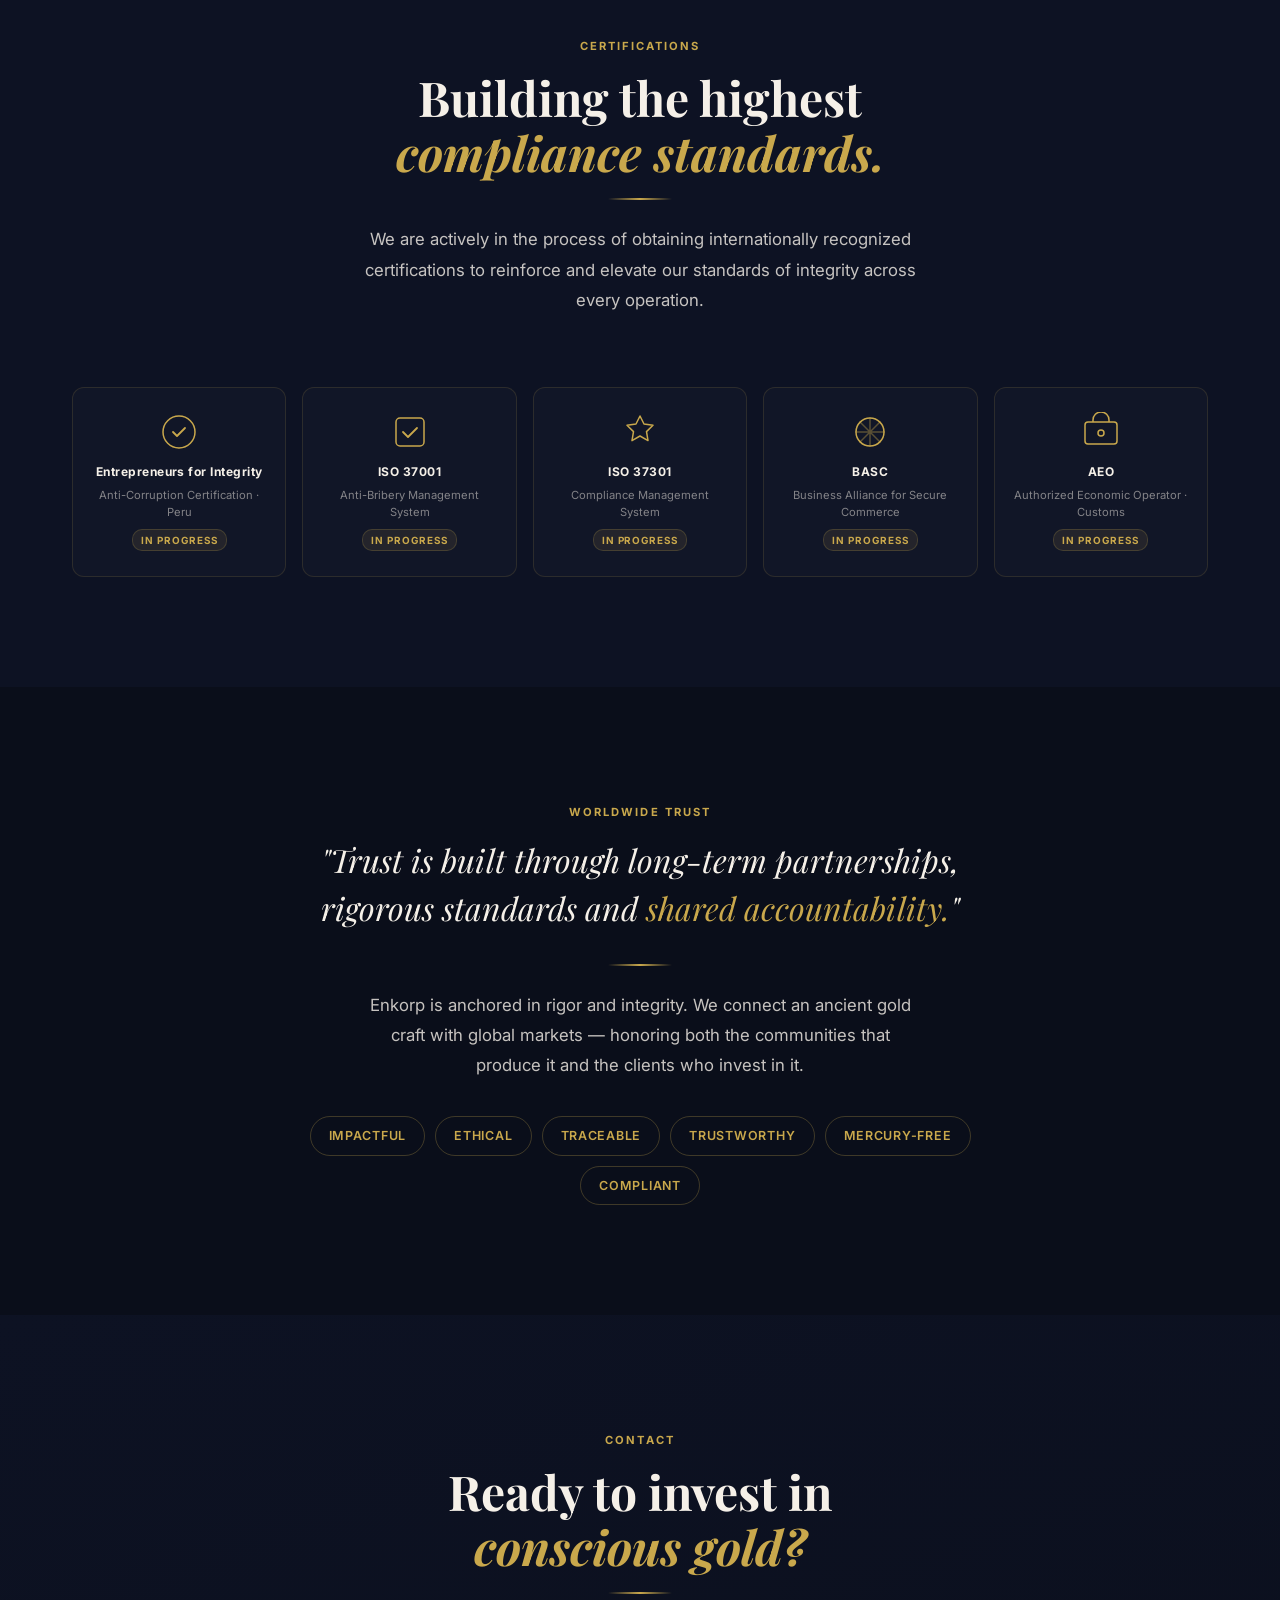
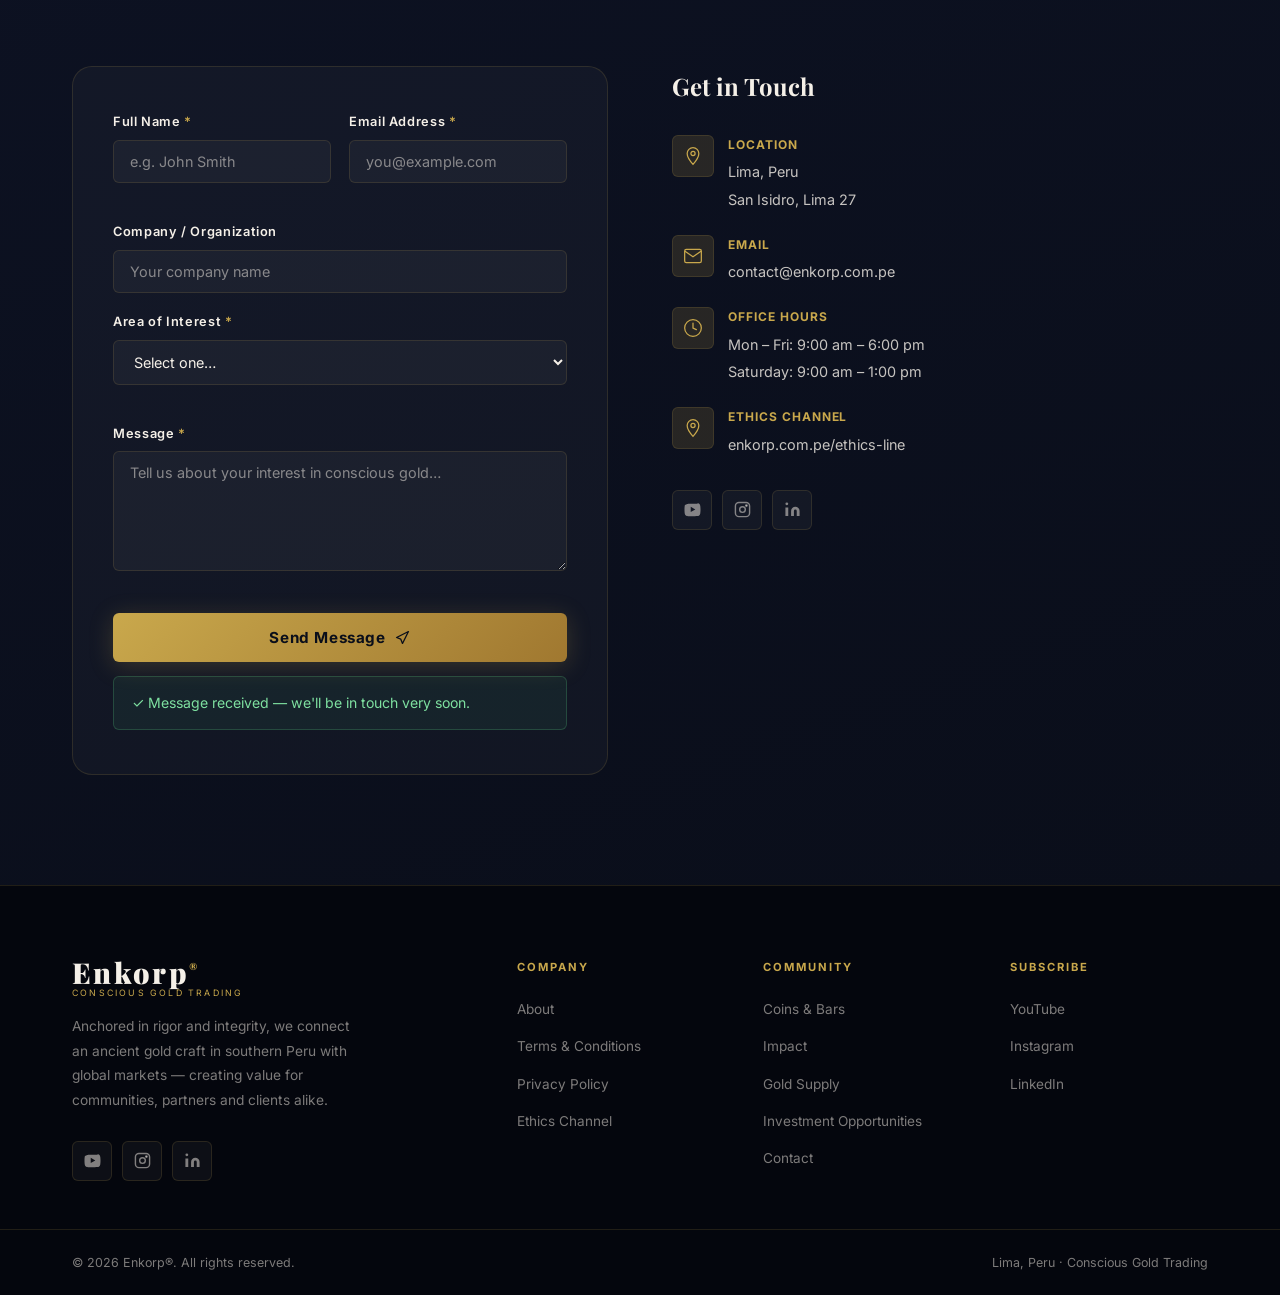
==== commit 9ce05852: "Use Andean mountain aerial photo for hero background https://claude.ai/code/session_01NUHwKu44WdZrAv" ====
--- a/index.html
+++ b/index.html
@@ -78,10 +78,9 @@
 
 /* ══ HERO ══ */
 .hero{position:relative;min-height:100vh;display:flex;align-items:center;justify-content:center;text-align:center;overflow:hidden;}
-.hero-bg{position:absolute;inset:0;background:radial-gradient(ellipse 120% 80% at 60% 40%,#1a1408 0%,#0d1020 45%,#060912 100%);}
-.hero-bg::before{content:'';position:absolute;inset:0;background:radial-gradient(ellipse 60% 60% at 80% 20%,rgba(201,168,76,.07),transparent 70%),radial-gradient(ellipse 50% 50% at 20% 80%,rgba(201,168,76,.05),transparent 70%);}
-.hero-img{display:none;}
-.hero-ov{position:absolute;inset:0;}
+.hero-bg{position:absolute;inset:0;background:#060912;}
+.hero-img{position:absolute;inset:0;width:100%;height:100%;object-fit:cover;max-width:none;filter:brightness(.55) saturate(.8);}
+.hero-ov{position:absolute;inset:0;background:linear-gradient(160deg,rgba(6,9,16,.75) 0%,rgba(10,14,26,.5) 55%,rgba(14,10,4,.7) 100%);}
 .hero-particles{position:absolute;inset:0;overflow:hidden;}
 .particle{position:absolute;width:2px;height:2px;background:var(--gold);border-radius:50%;animation:pd linear infinite;opacity:0;}
 @keyframes pd{0%{opacity:0;transform:translateY(0) scale(0);}10%{opacity:.5;}90%{opacity:.2;}100%{opacity:0;transform:translateY(-110vh) scale(1.5);}}
@@ -359,6 +358,7 @@
 <!-- HERO -->
 <section class="hero" id="home">
   <div class="hero-bg">
+    <img class="hero-img" src="https://images.unsplash.com/photo-1506905925346-21bda4d32df4?w=1920&q=80&fit=crop&crop=entropy" alt="Andean mountains — southern Peru" loading="eager" fetchpriority="high" onerror="this.style.display='none'"/>
     <div class="hero-ov"></div>
     <div class="hero-particles" id="heroParticles"></div>
   </div>
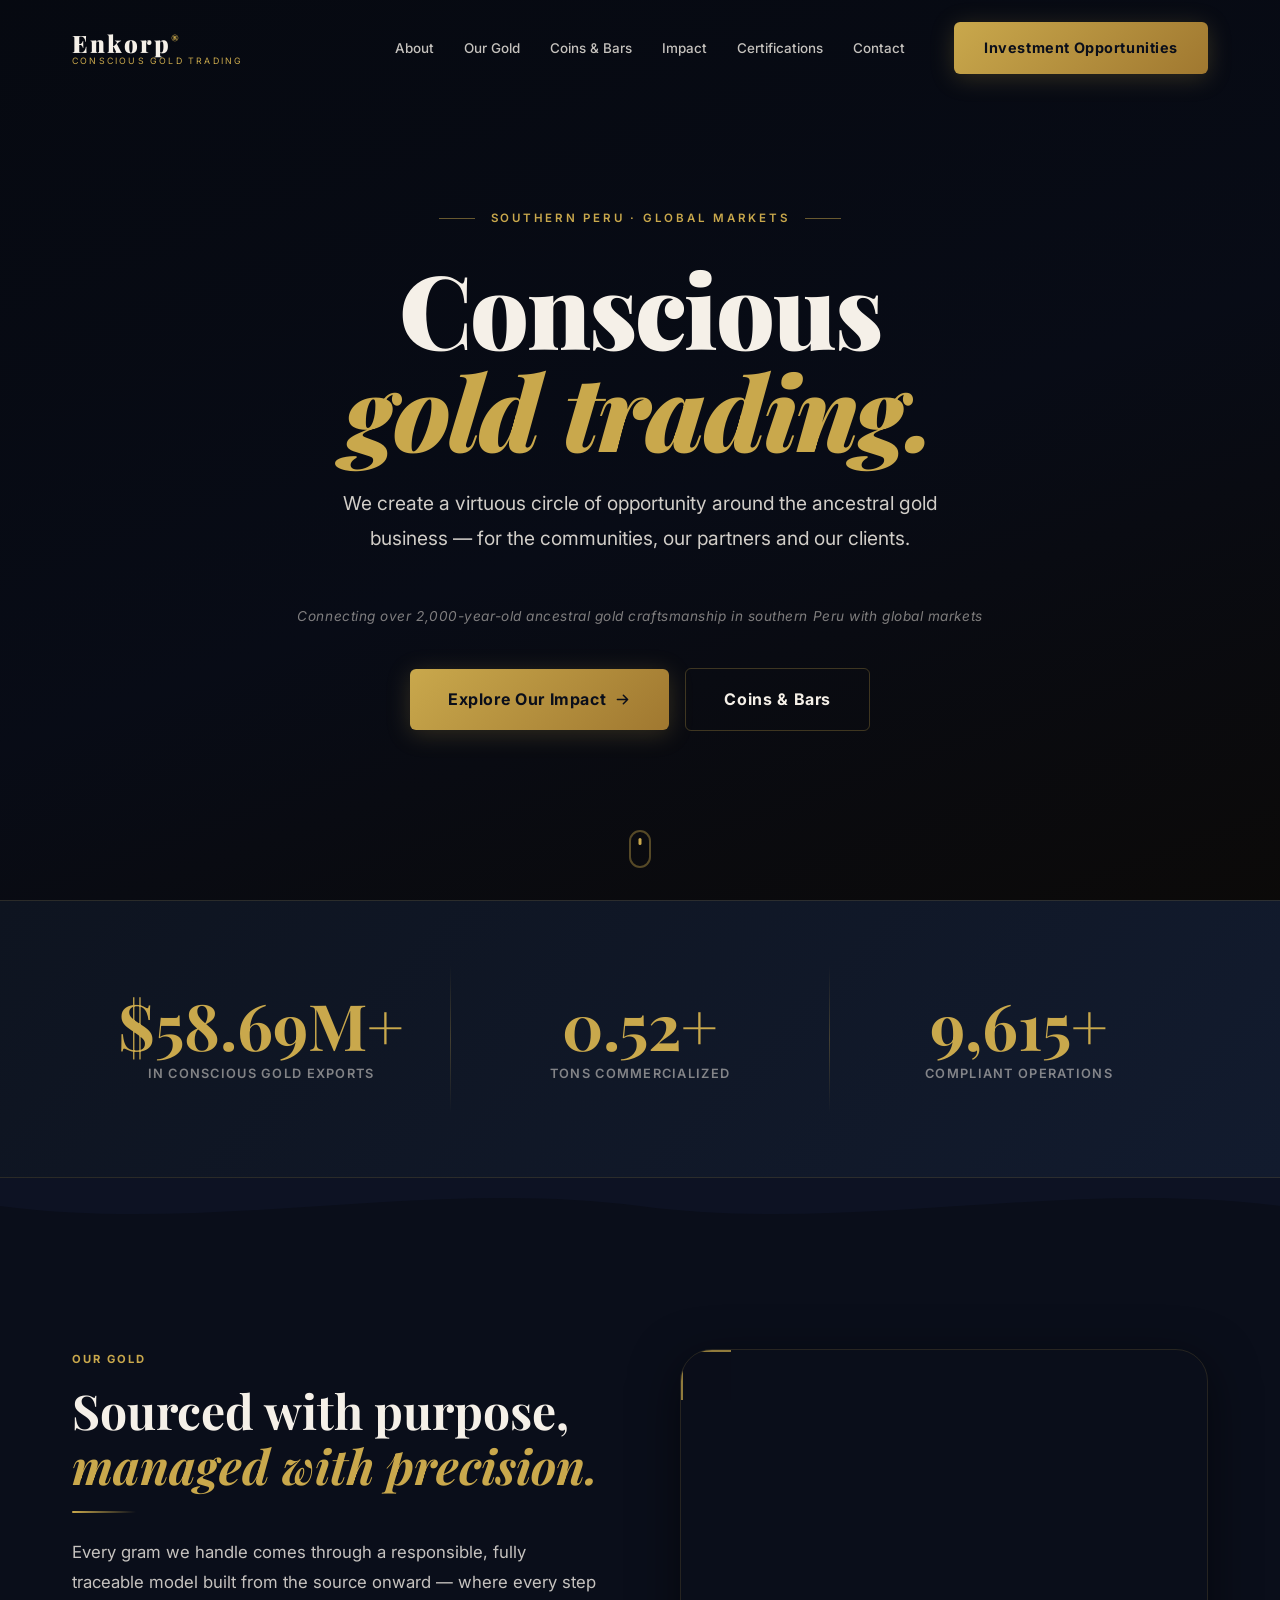
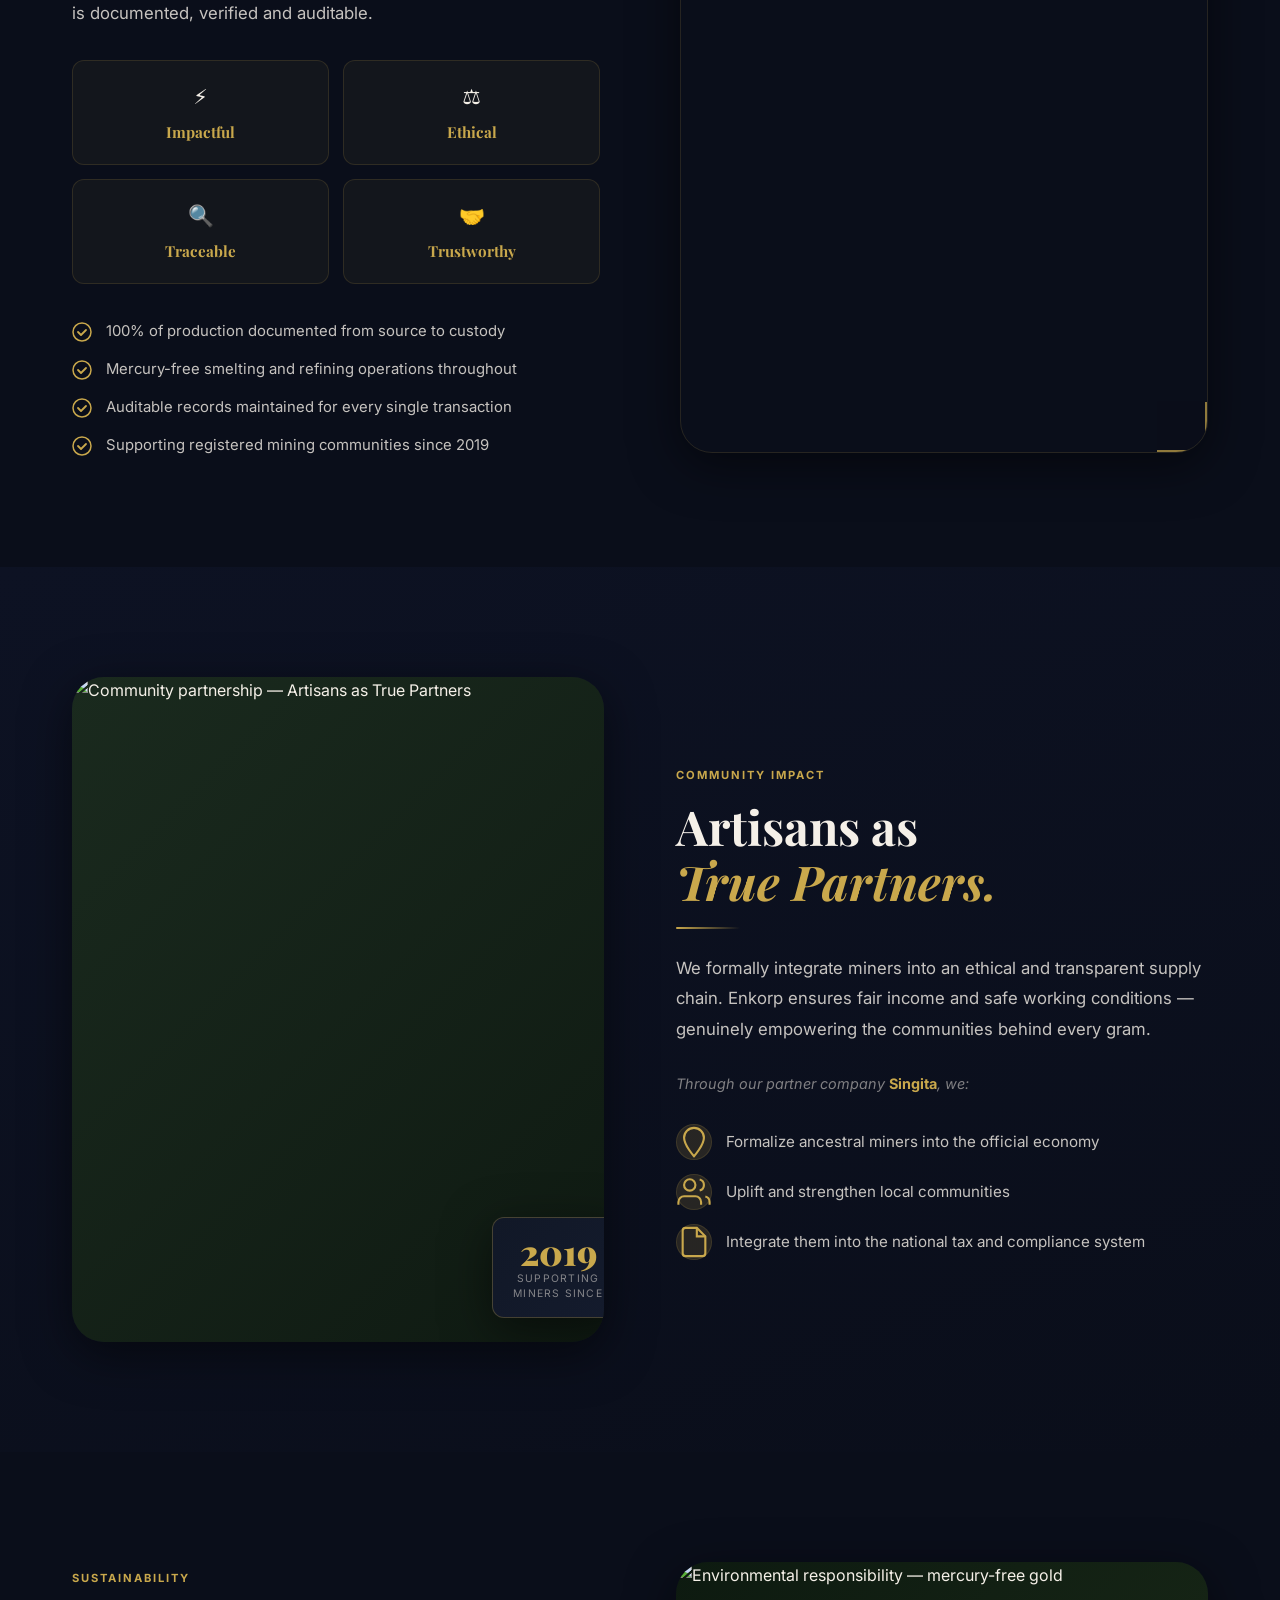
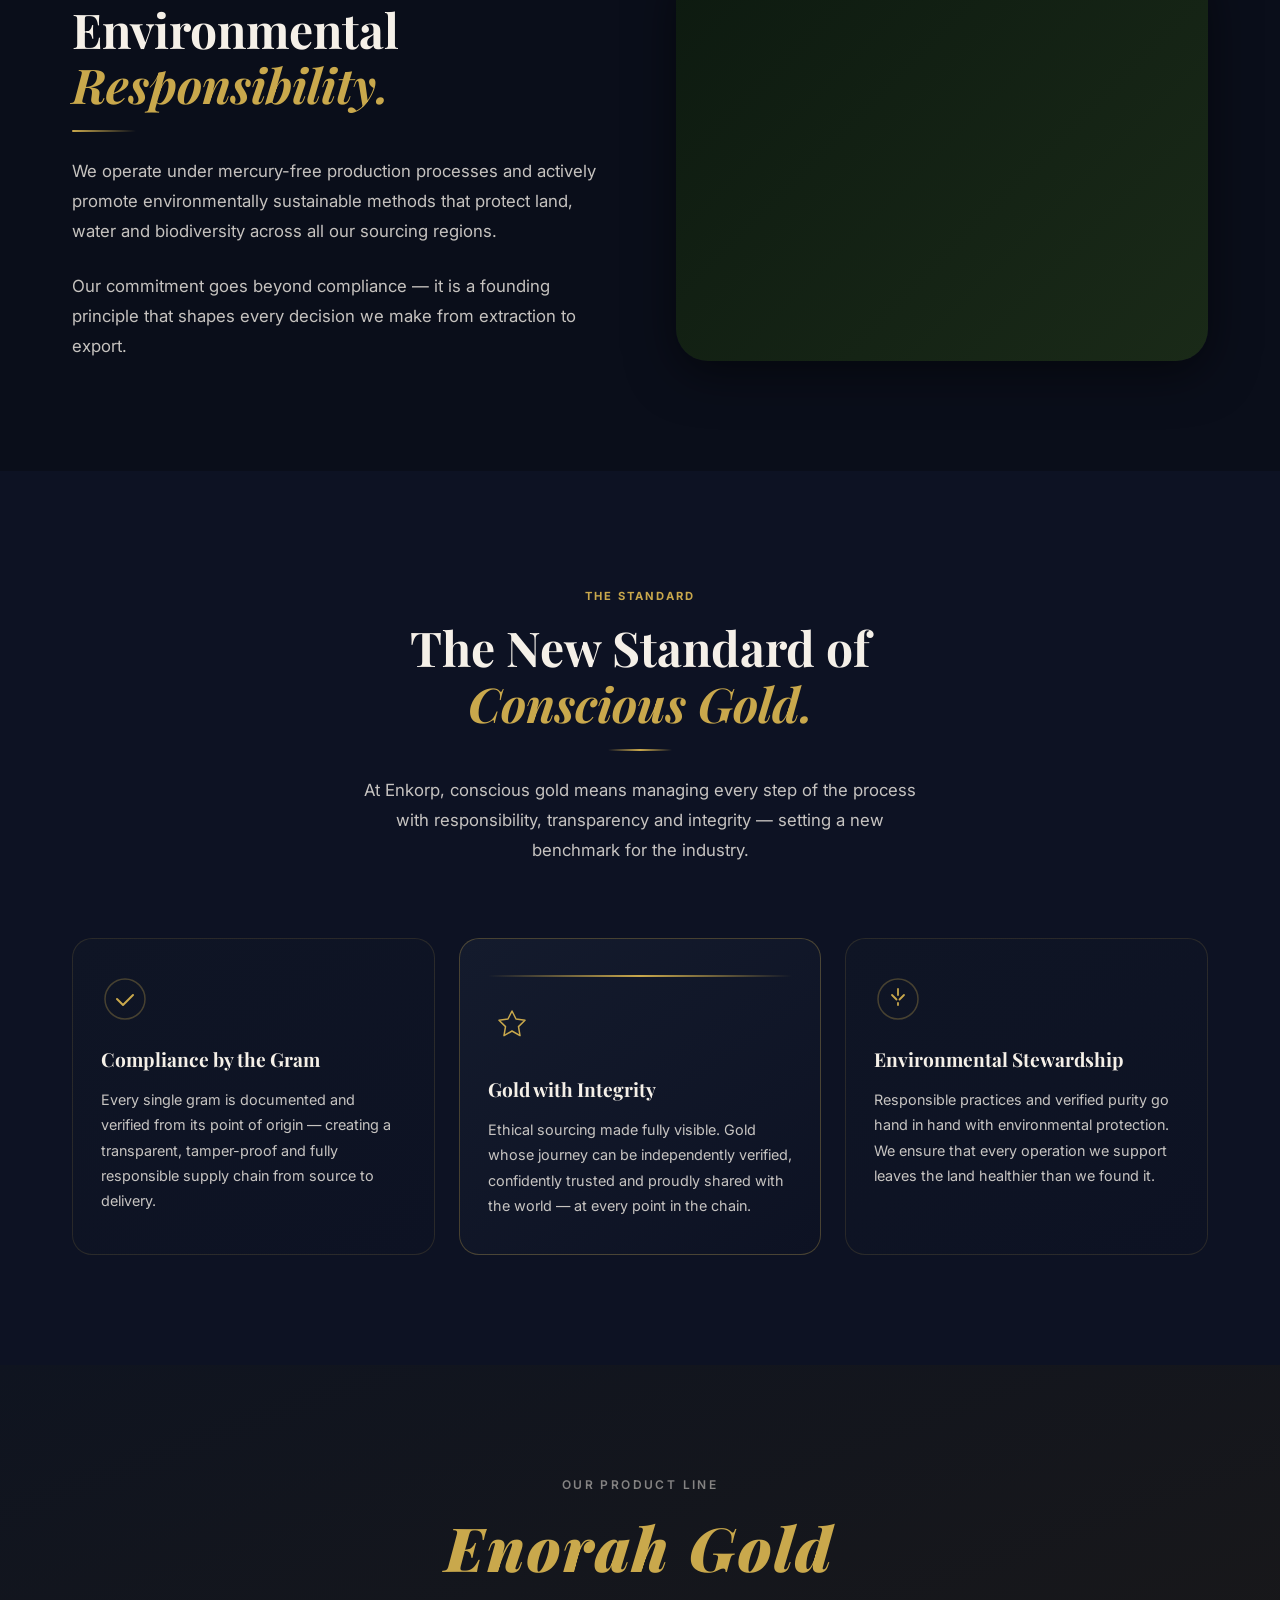
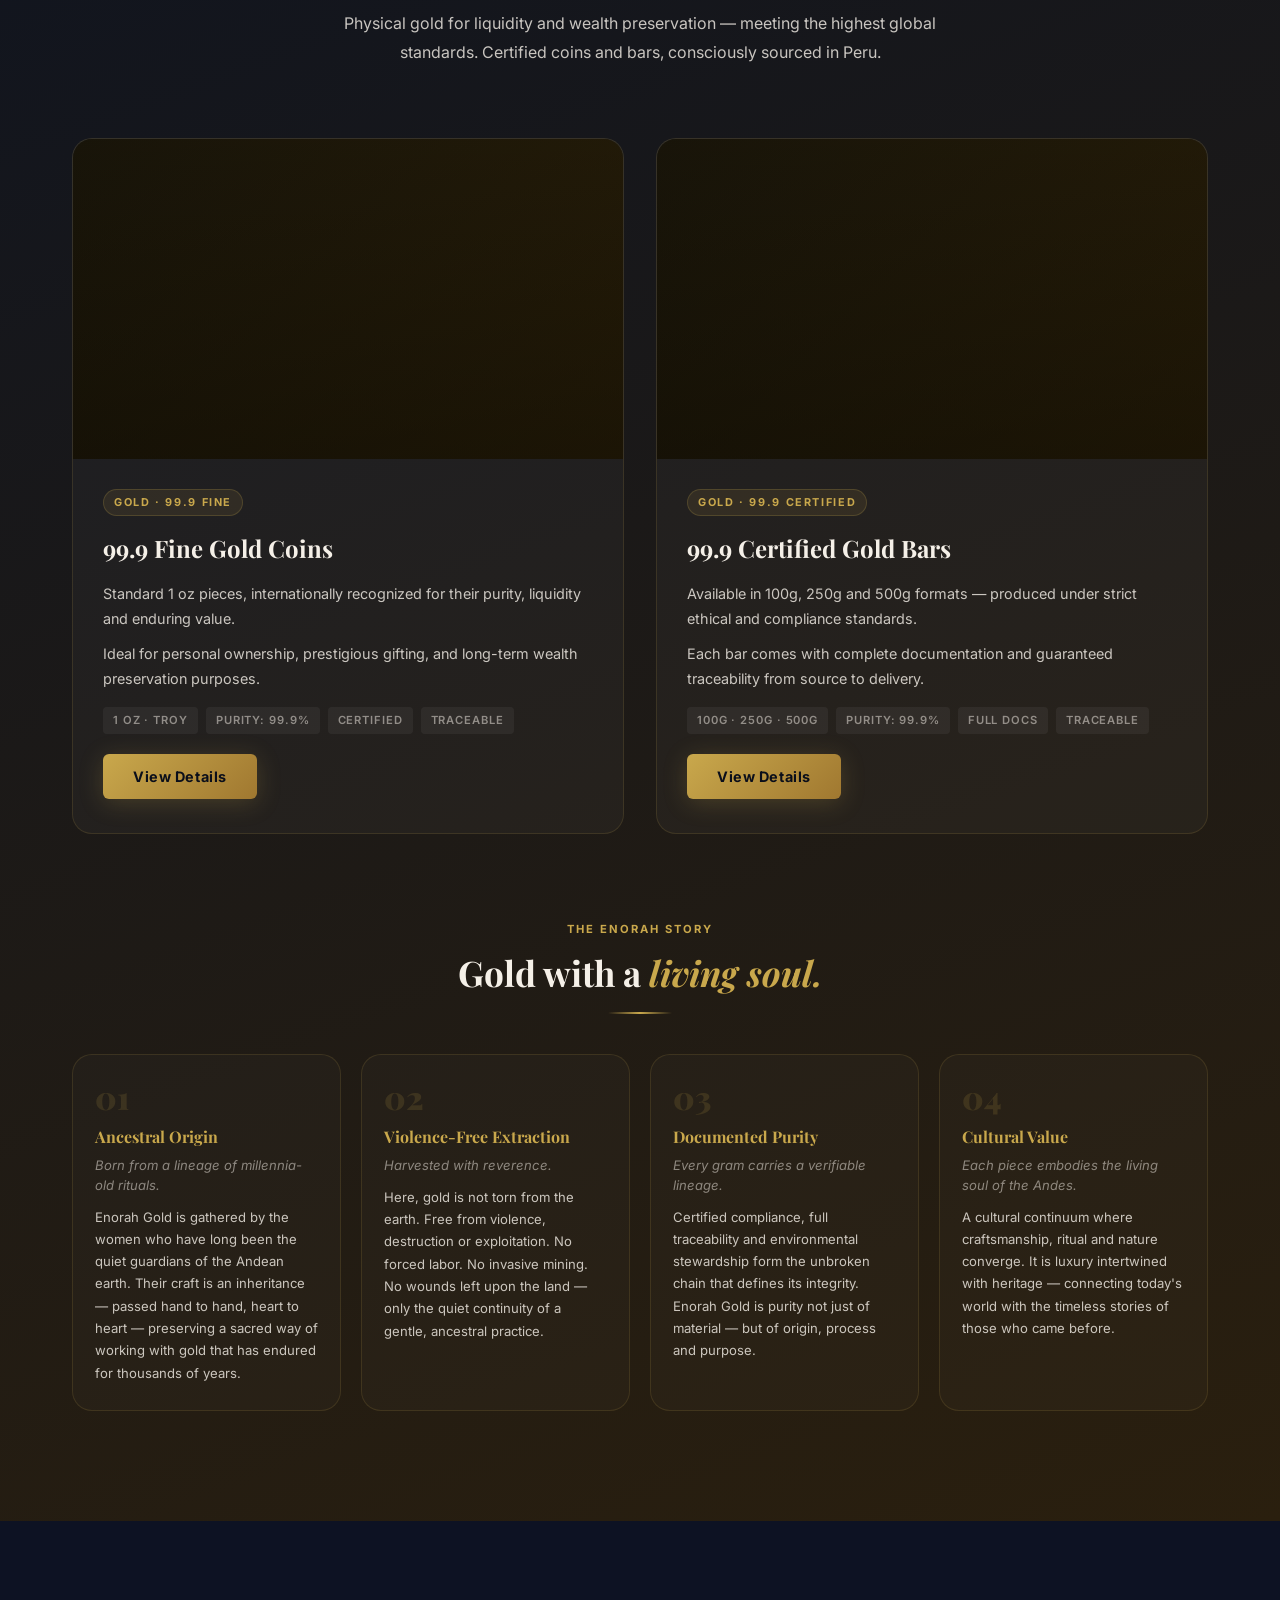
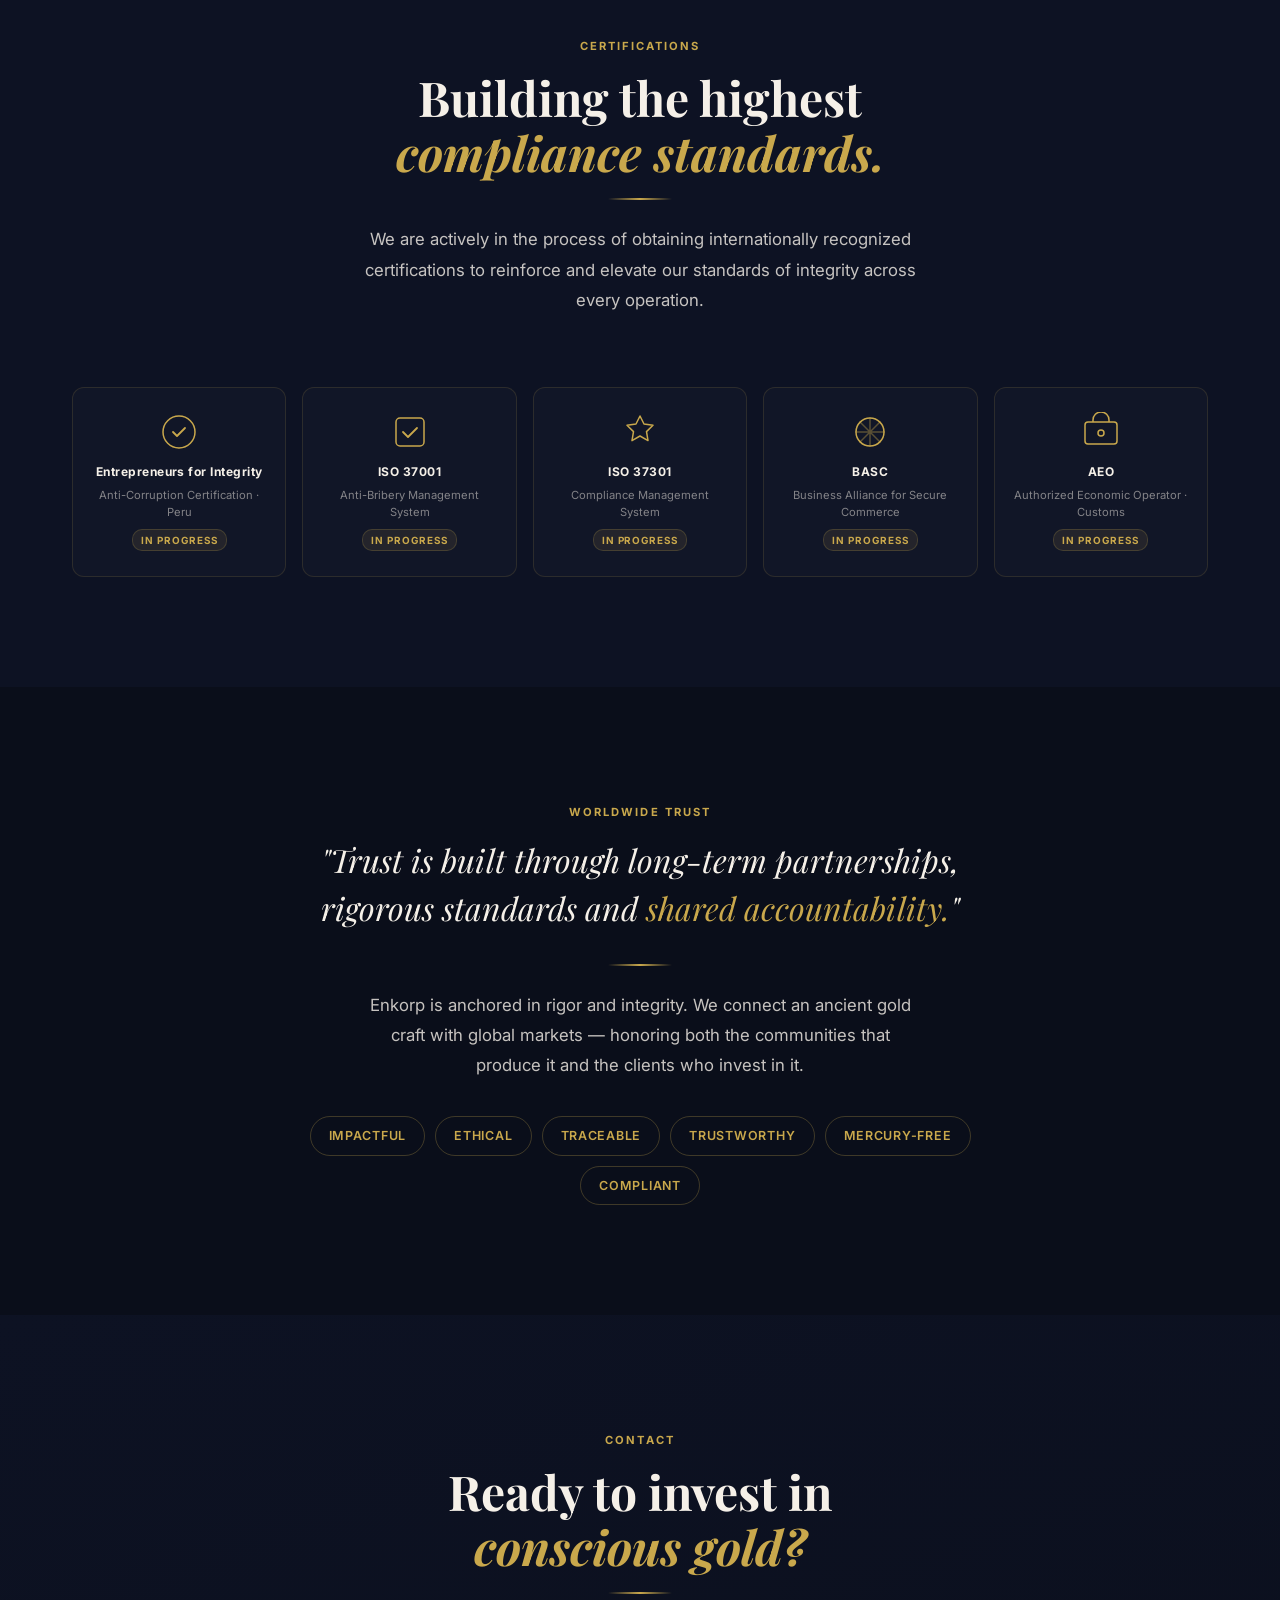
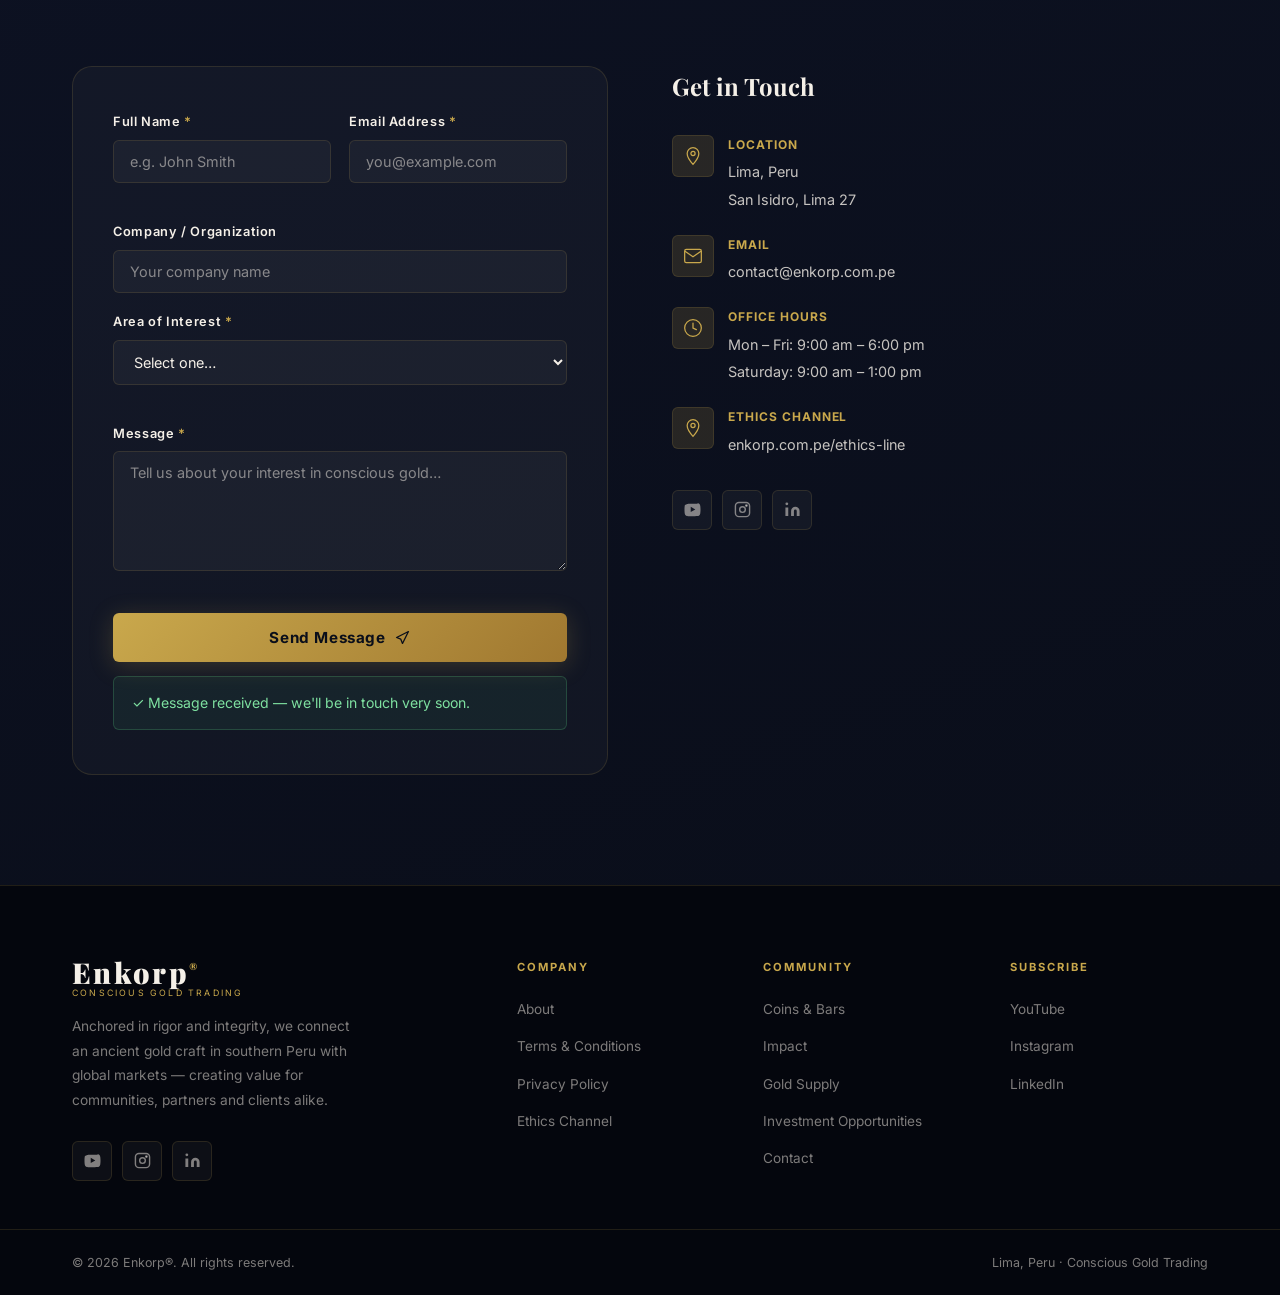
==== commit 4c504c0d: "Add hero background video (hero.mp4) behind conscious gold trading text https://claude.ai/code/sessi" ====
--- a/index.html
+++ b/index.html
@@ -79,8 +79,9 @@
 /* ══ HERO ══ */
 .hero{position:relative;min-height:100vh;display:flex;align-items:center;justify-content:center;text-align:center;overflow:hidden;}
 .hero-bg{position:absolute;inset:0;background:#060912;}
-.hero-img{position:absolute;inset:0;width:100%;height:100%;object-fit:cover;max-width:none;filter:brightness(.55) saturate(.8);}
-.hero-ov{position:absolute;inset:0;background:linear-gradient(160deg,rgba(6,9,16,.75) 0%,rgba(10,14,26,.5) 55%,rgba(14,10,4,.7) 100%);}
+.hero-vid{position:absolute;inset:0;width:100%;height:100%;object-fit:cover;max-width:none;pointer-events:none;}
+.hero-img{display:none;}
+.hero-ov{position:absolute;inset:0;background:linear-gradient(160deg,rgba(6,9,16,.72) 0%,rgba(10,14,26,.5) 55%,rgba(14,10,4,.65) 100%);}
 .hero-particles{position:absolute;inset:0;overflow:hidden;}
 .particle{position:absolute;width:2px;height:2px;background:var(--gold);border-radius:50%;animation:pd linear infinite;opacity:0;}
 @keyframes pd{0%{opacity:0;transform:translateY(0) scale(0);}10%{opacity:.5;}90%{opacity:.2;}100%{opacity:0;transform:translateY(-110vh) scale(1.5);}}
@@ -358,7 +359,9 @@
 <!-- HERO -->
 <section class="hero" id="home">
   <div class="hero-bg">
-    <img class="hero-img" src="https://images.unsplash.com/photo-1506905925346-21bda4d32df4?w=1920&q=80&fit=crop&crop=entropy" alt="Andean mountains — southern Peru" loading="eager" fetchpriority="high" onerror="this.style.display='none'"/>
+    <video class="hero-vid" autoplay muted loop playsinline preload="auto">
+      <source src="hero.mp4" type="video/mp4"/>
+    </video>
     <div class="hero-ov"></div>
     <div class="hero-particles" id="heroParticles"></div>
   </div>
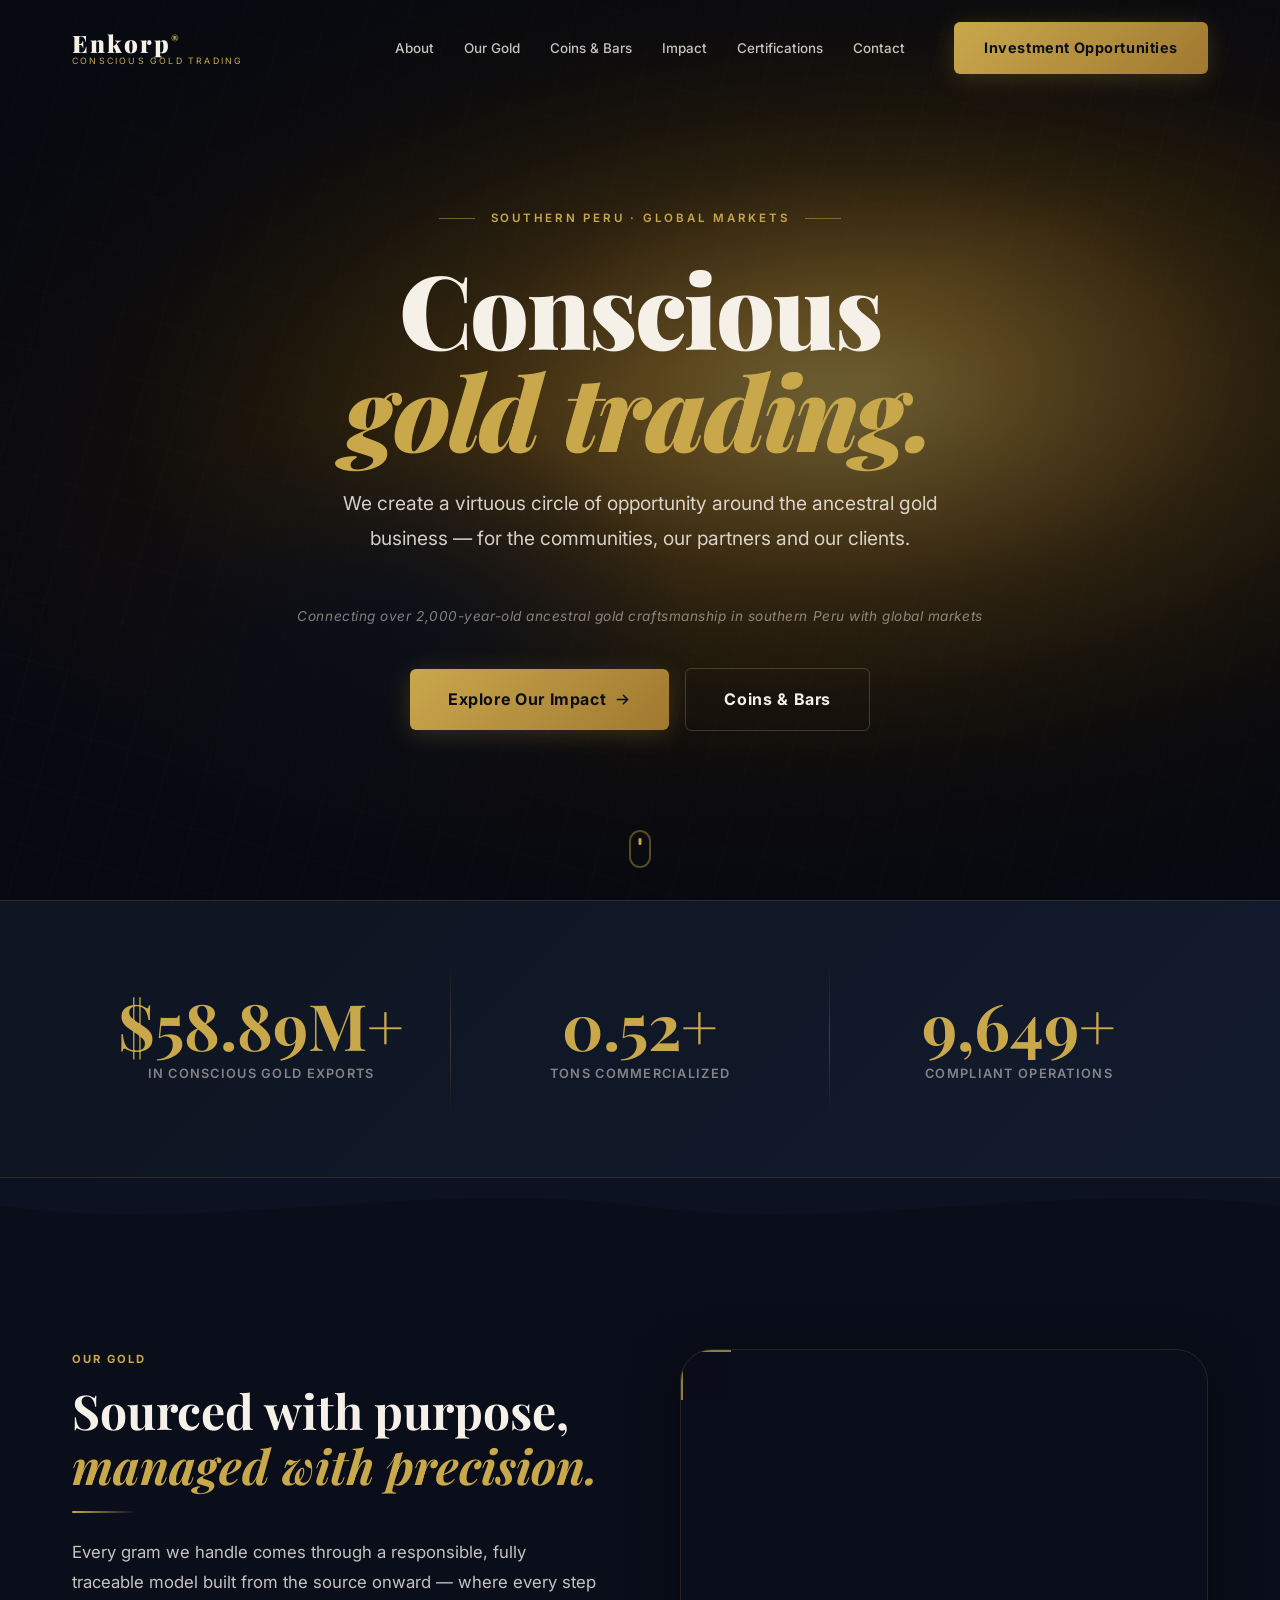
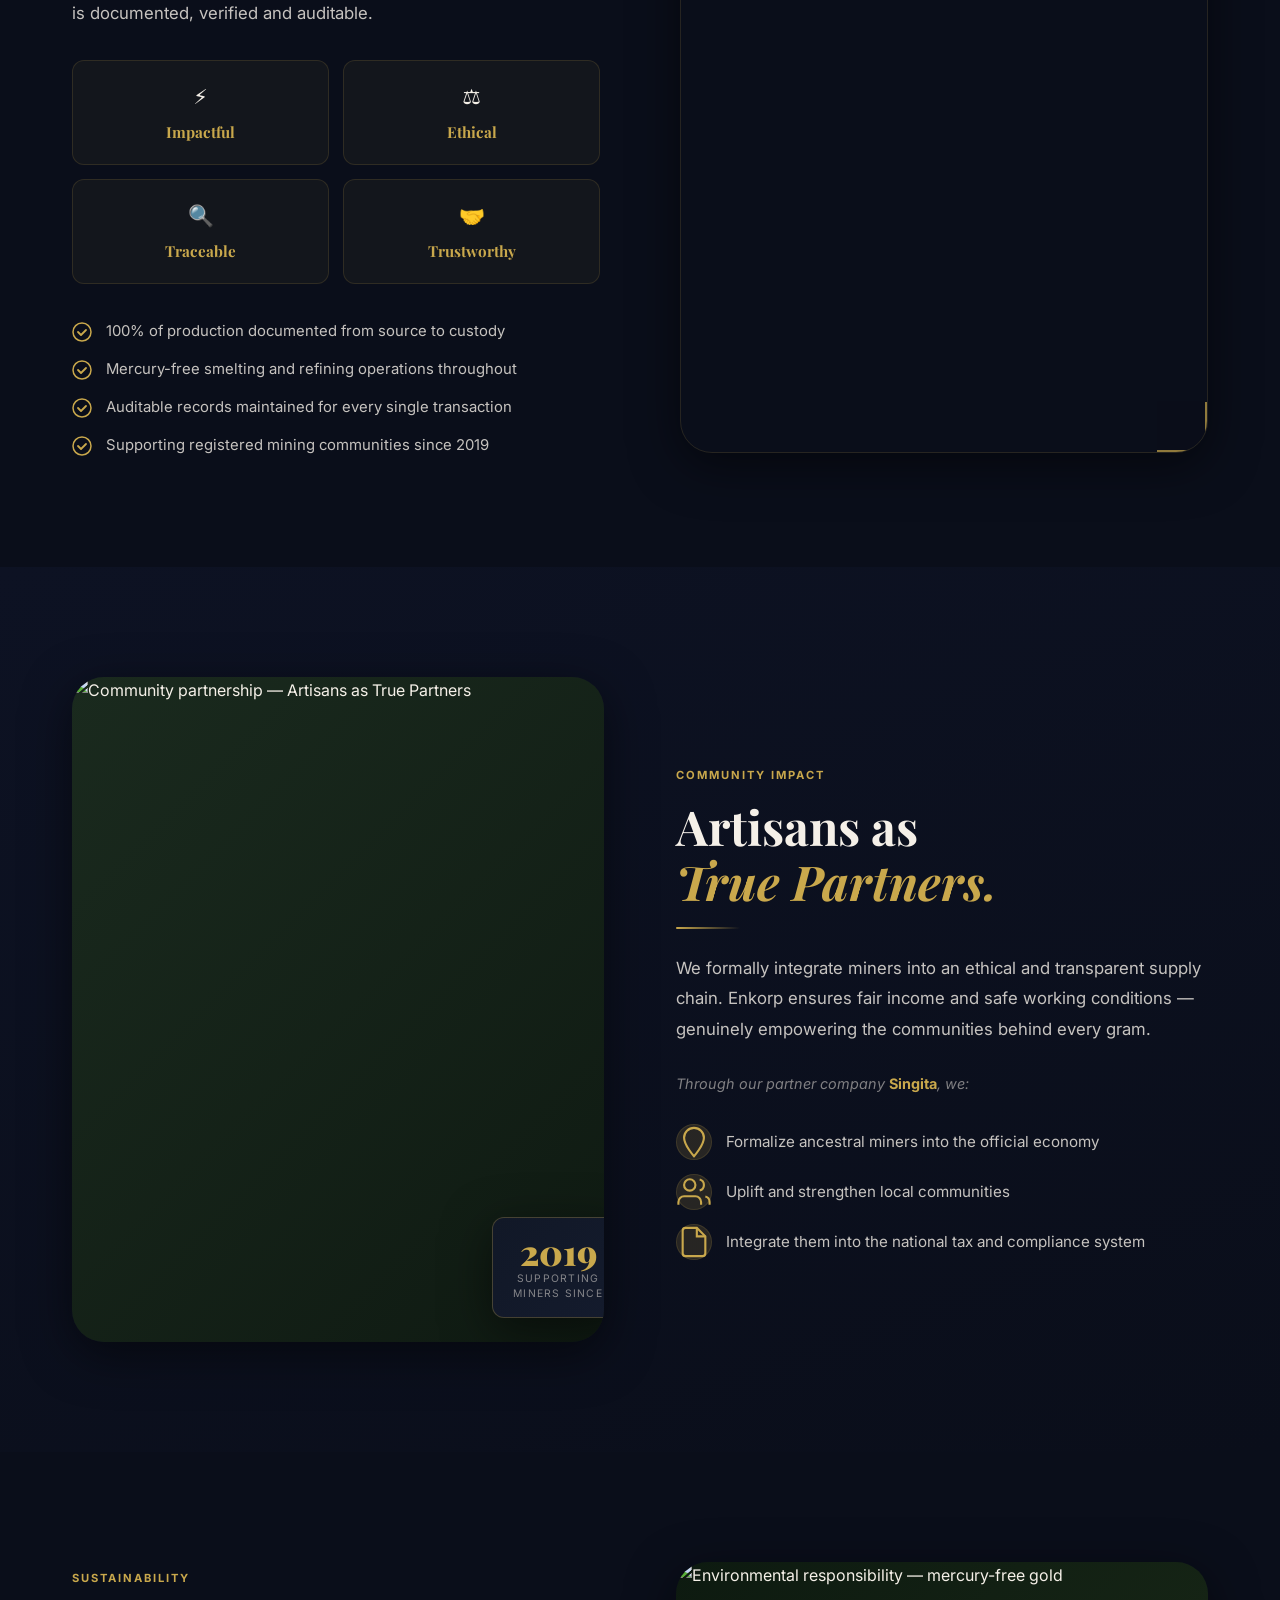
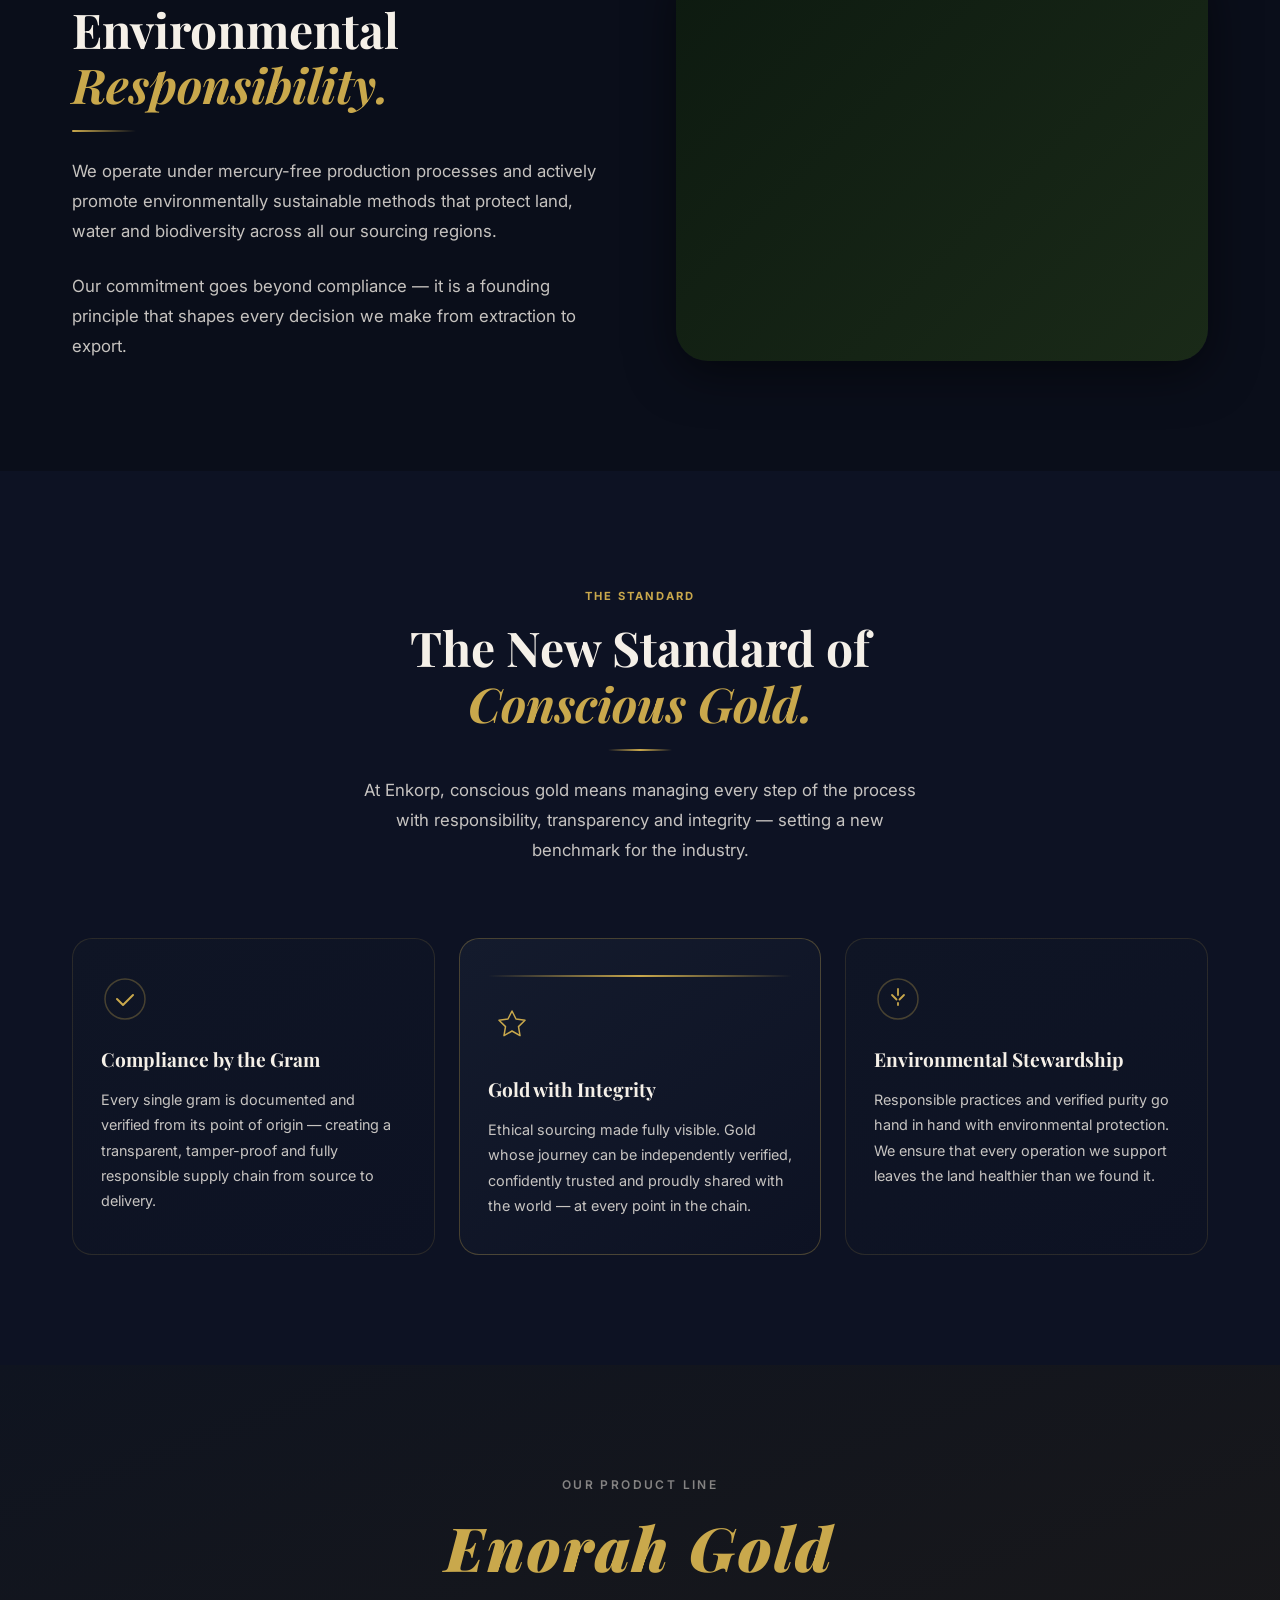
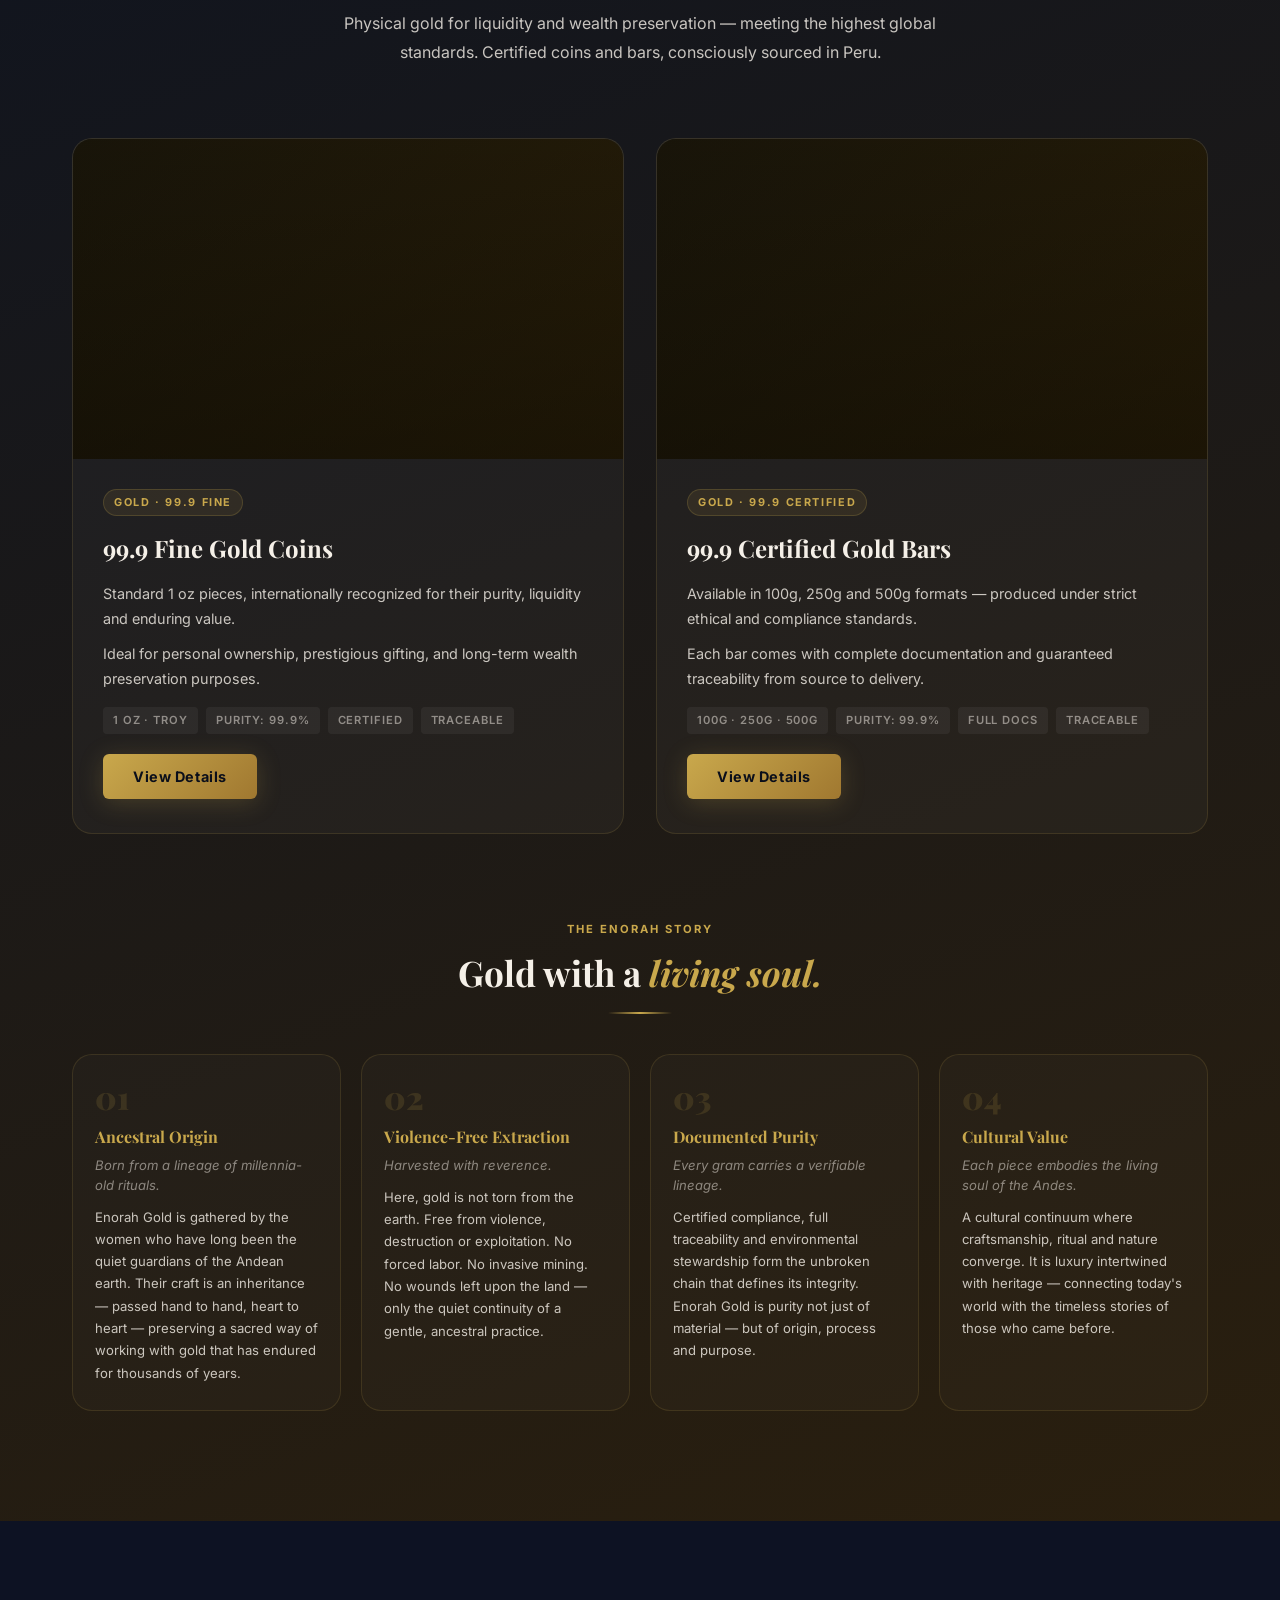
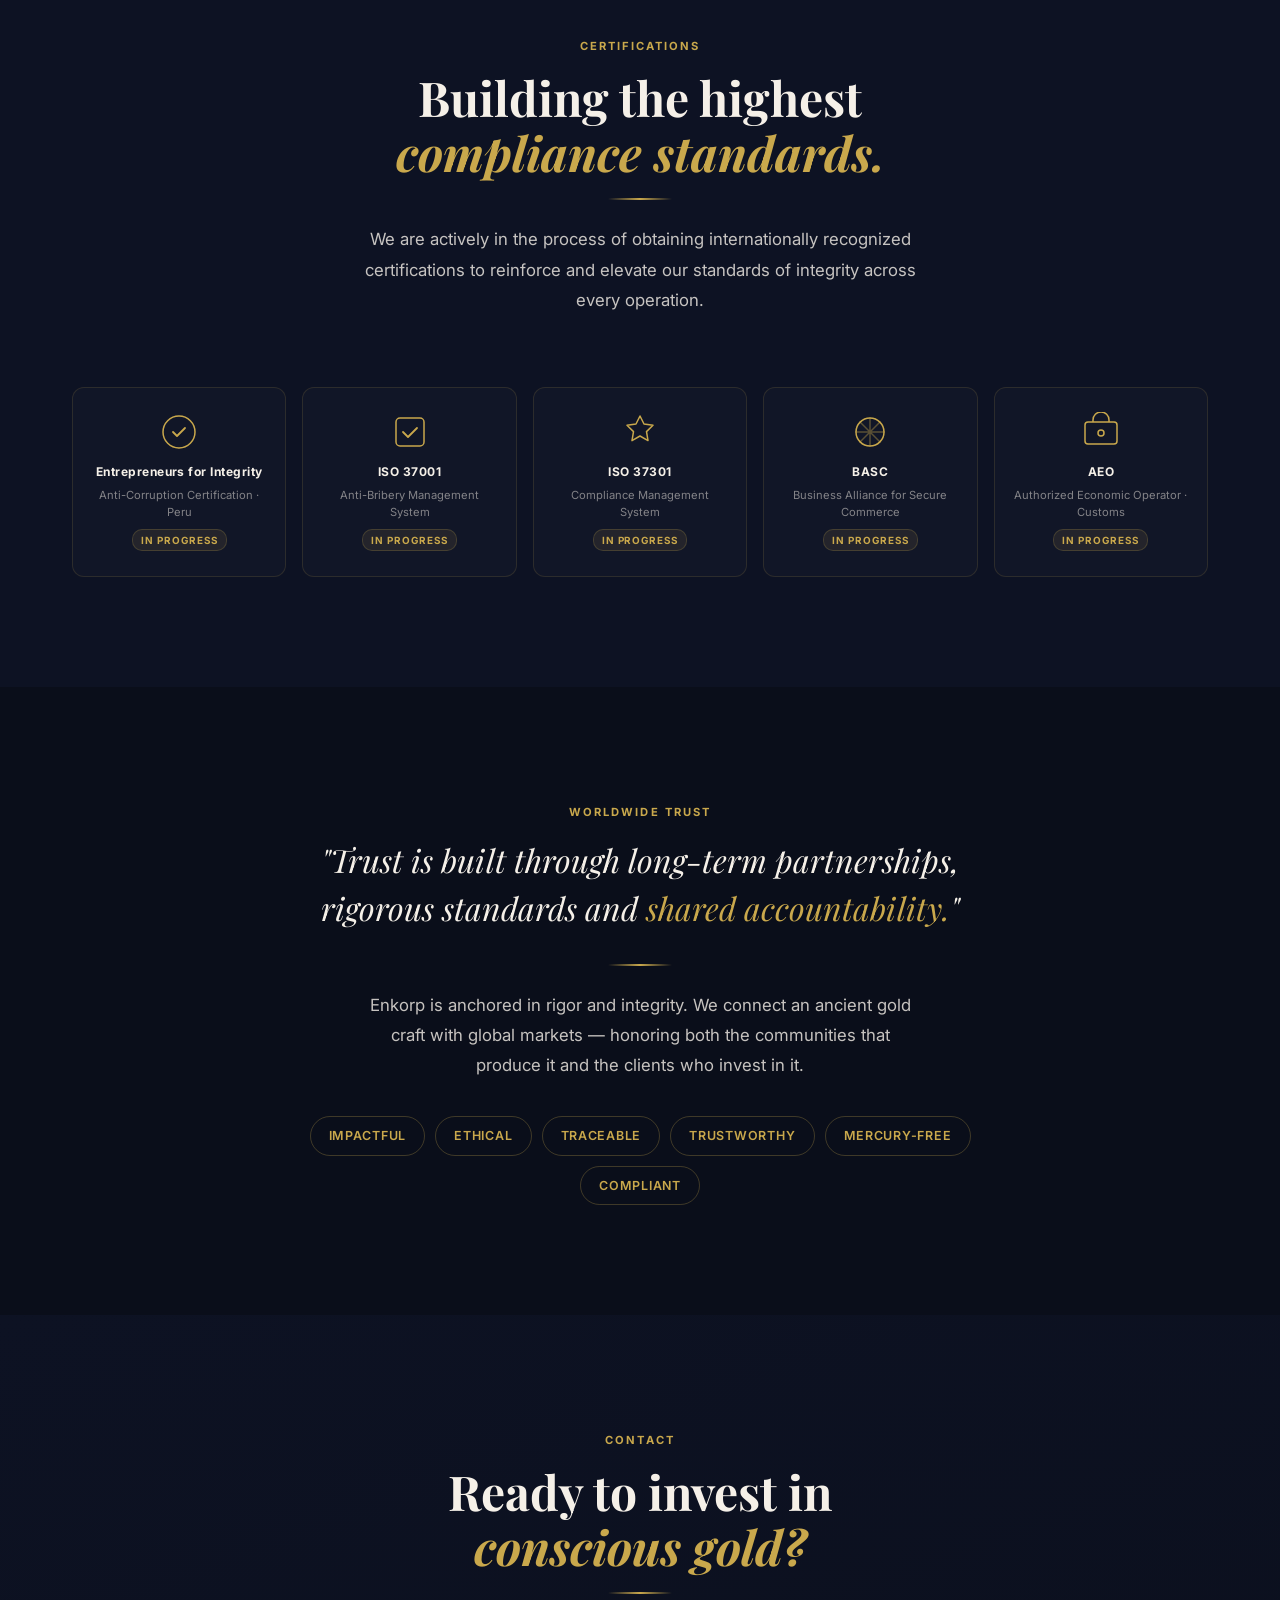
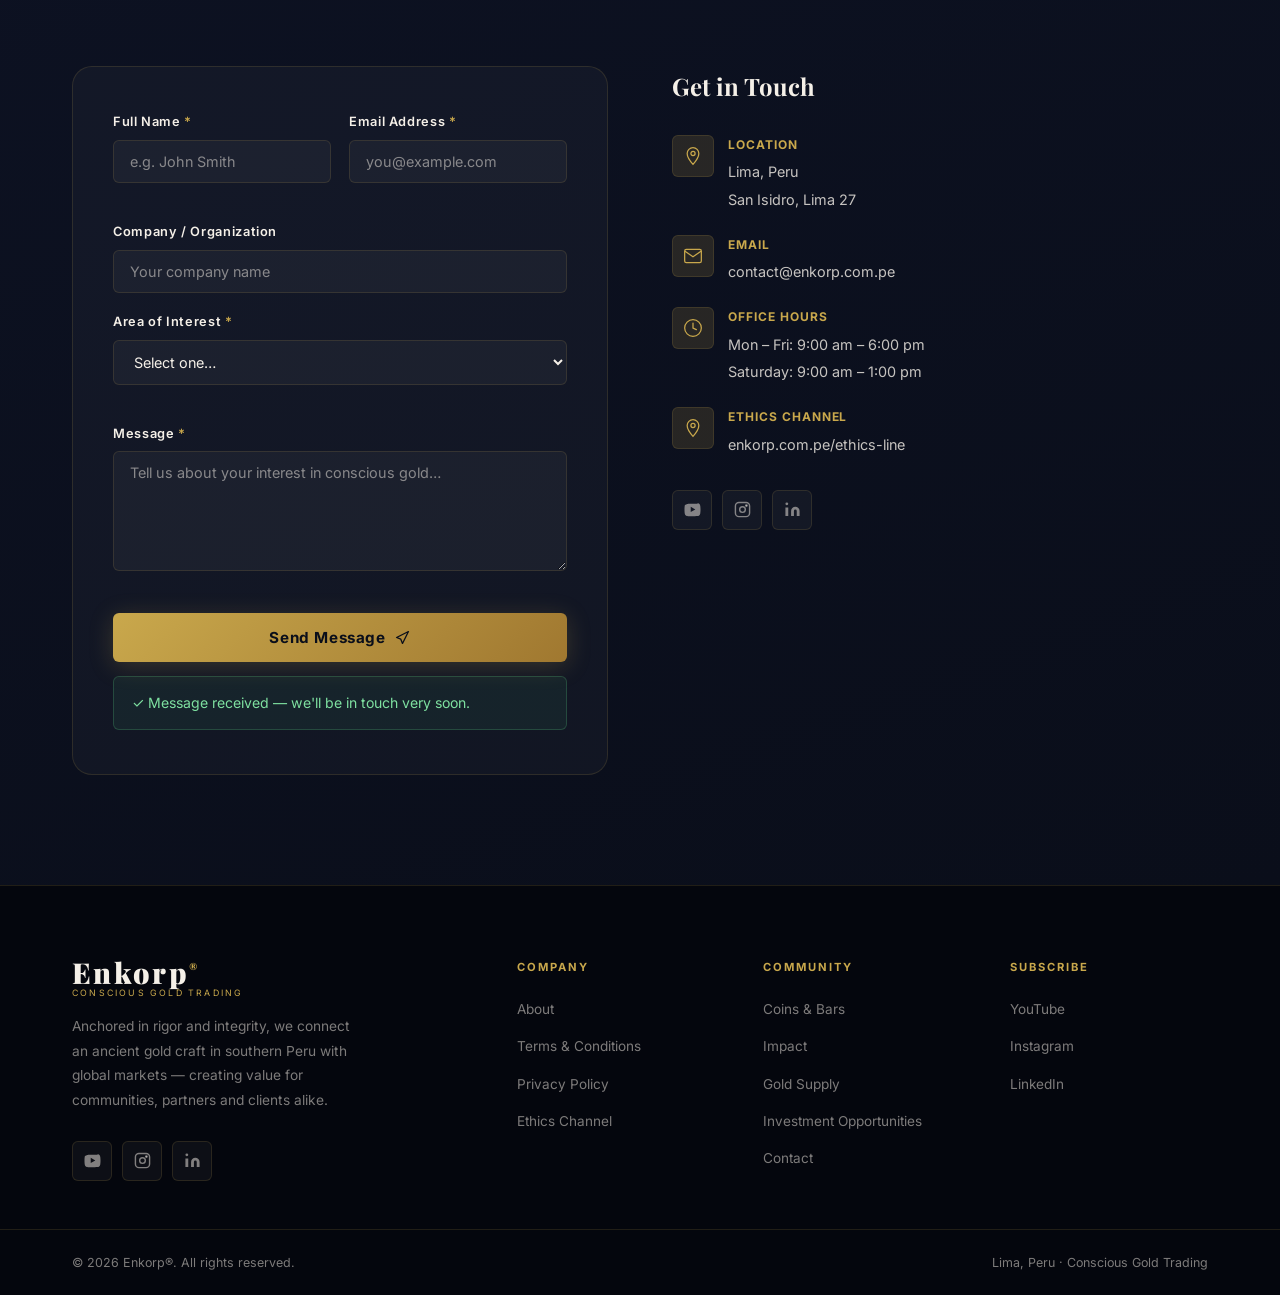
==== commit db088782: "Replace video hero with CSS gold gradient background https://claude.ai/code/session_01NUHwKu44WdZrAv" ====
--- a/index.html
+++ b/index.html
@@ -78,10 +78,17 @@
 
 /* ══ HERO ══ */
 .hero{position:relative;min-height:100vh;display:flex;align-items:center;justify-content:center;text-align:center;overflow:hidden;}
-.hero-bg{position:absolute;inset:0;background:#060912;}
-.hero-vid{position:absolute;inset:0;width:100%;height:100%;object-fit:cover;max-width:none;pointer-events:none;}
+.hero-bg{position:absolute;inset:0;background:
+  radial-gradient(ellipse 80% 60% at 65% 45%, #c9a84c 0%, #a8771e 18%, #7a520d 35%, #3a2800 55%, #1a1005 70%, #060912 100%);}
+.hero-bg::before{content:'';position:absolute;inset:0;
+  background:repeating-linear-gradient(105deg,transparent,transparent 38px,rgba(201,168,76,.03) 38px,rgba(201,168,76,.03) 40px),
+             repeating-linear-gradient(15deg,transparent,transparent 58px,rgba(255,220,100,.02) 58px,rgba(255,220,100,.02) 60px);}
+.hero-bg::after{content:'';position:absolute;inset:0;
+  background:radial-gradient(ellipse 50% 40% at 68% 42%,rgba(255,230,120,.12),transparent 60%),
+             radial-gradient(ellipse 30% 30% at 30% 70%,rgba(10,14,26,.9),transparent 80%);}
+.hero-vid{display:none;}
 .hero-img{display:none;}
-.hero-ov{position:absolute;inset:0;background:linear-gradient(160deg,rgba(6,9,16,.72) 0%,rgba(10,14,26,.5) 55%,rgba(14,10,4,.65) 100%);}
+.hero-ov{position:absolute;inset:0;background:linear-gradient(160deg,rgba(6,9,16,.82) 0%,rgba(8,10,18,.55) 45%,rgba(6,9,16,.78) 100%);}
 .hero-particles{position:absolute;inset:0;overflow:hidden;}
 .particle{position:absolute;width:2px;height:2px;background:var(--gold);border-radius:50%;animation:pd linear infinite;opacity:0;}
 @keyframes pd{0%{opacity:0;transform:translateY(0) scale(0);}10%{opacity:.5;}90%{opacity:.2;}100%{opacity:0;transform:translateY(-110vh) scale(1.5);}}
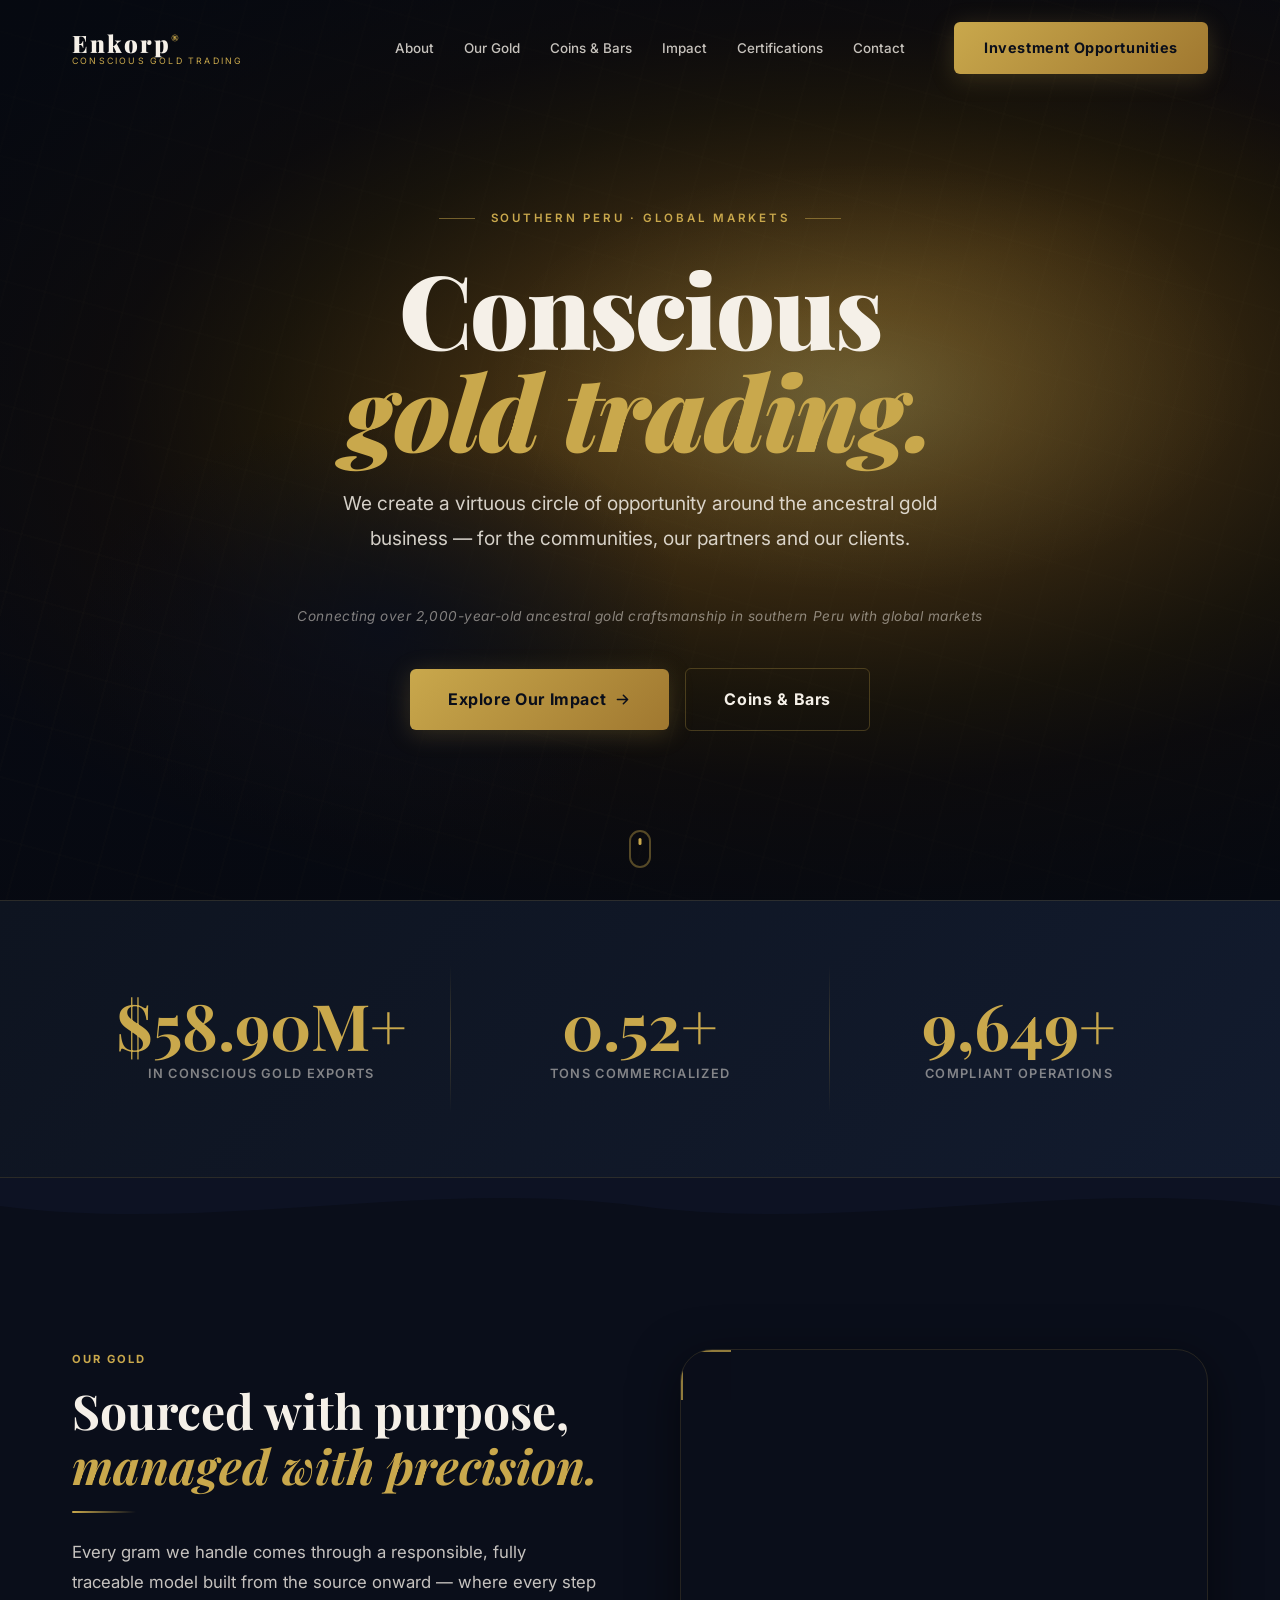
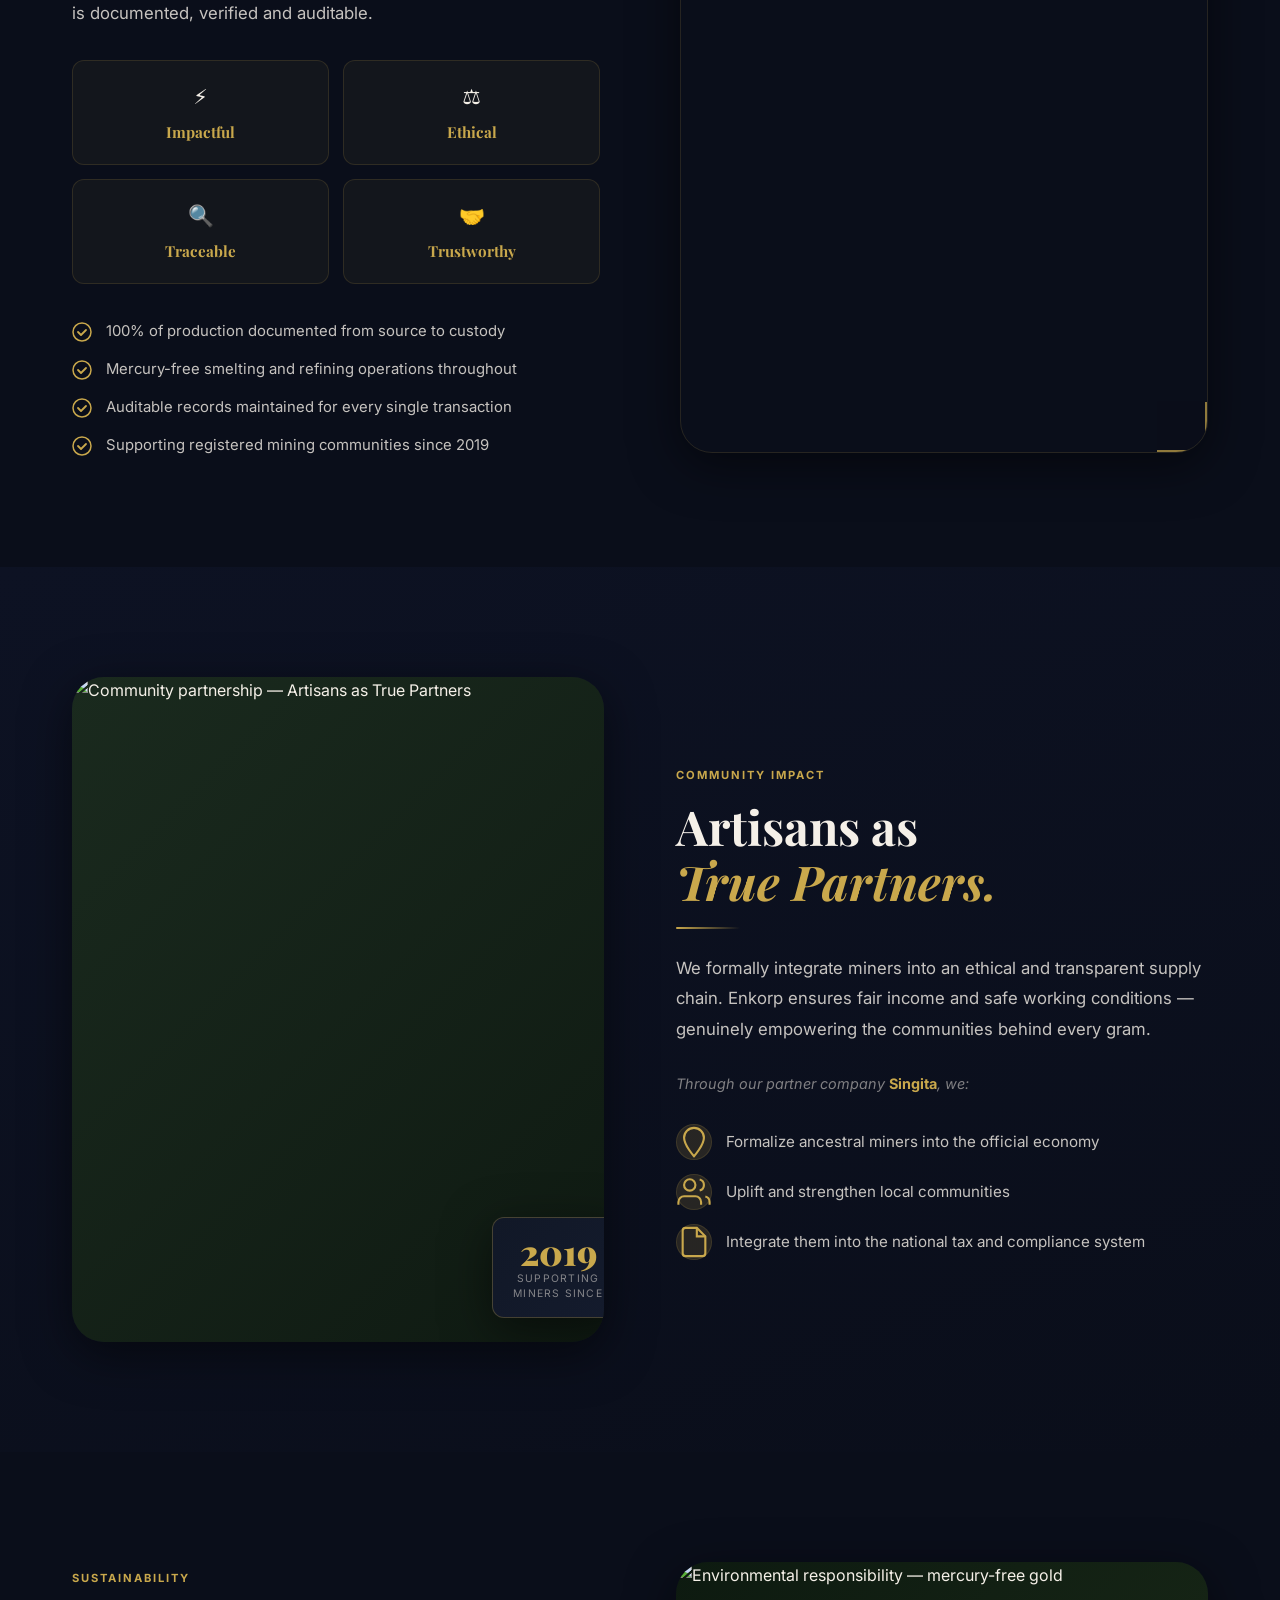
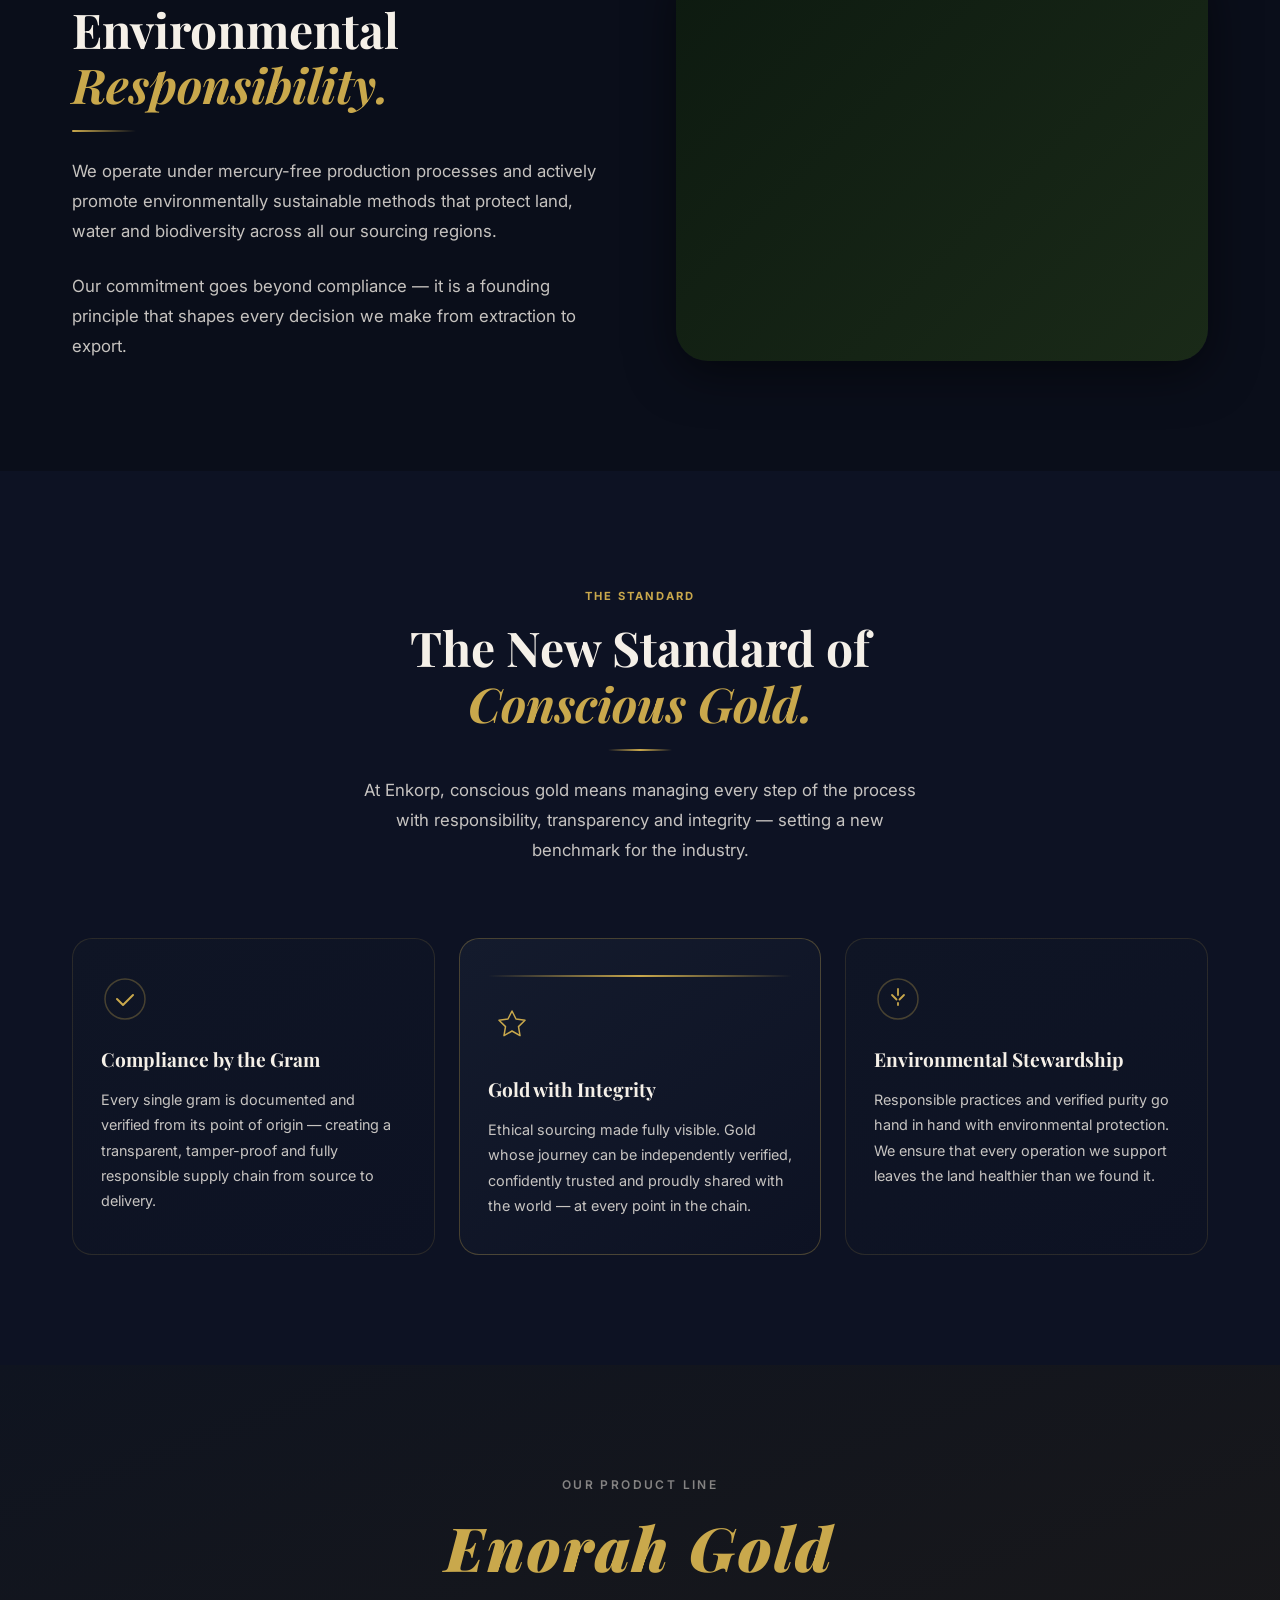
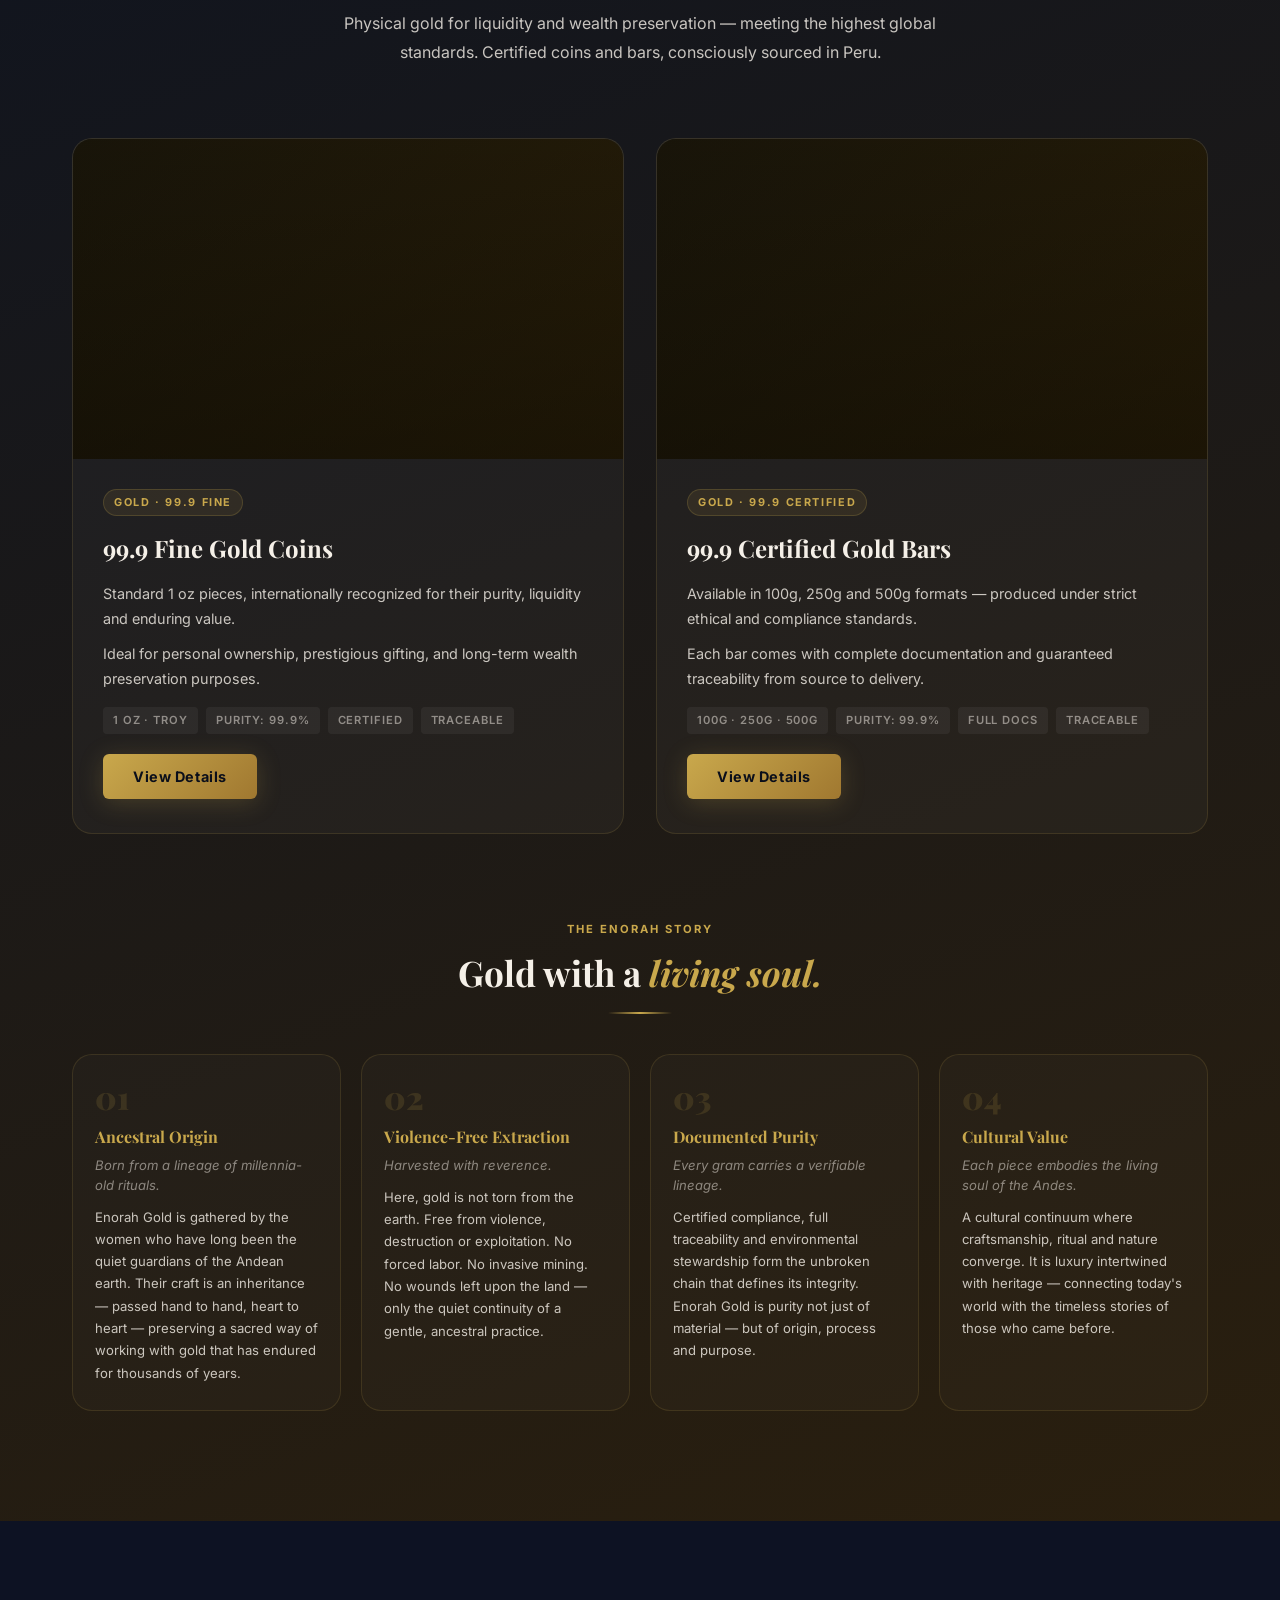
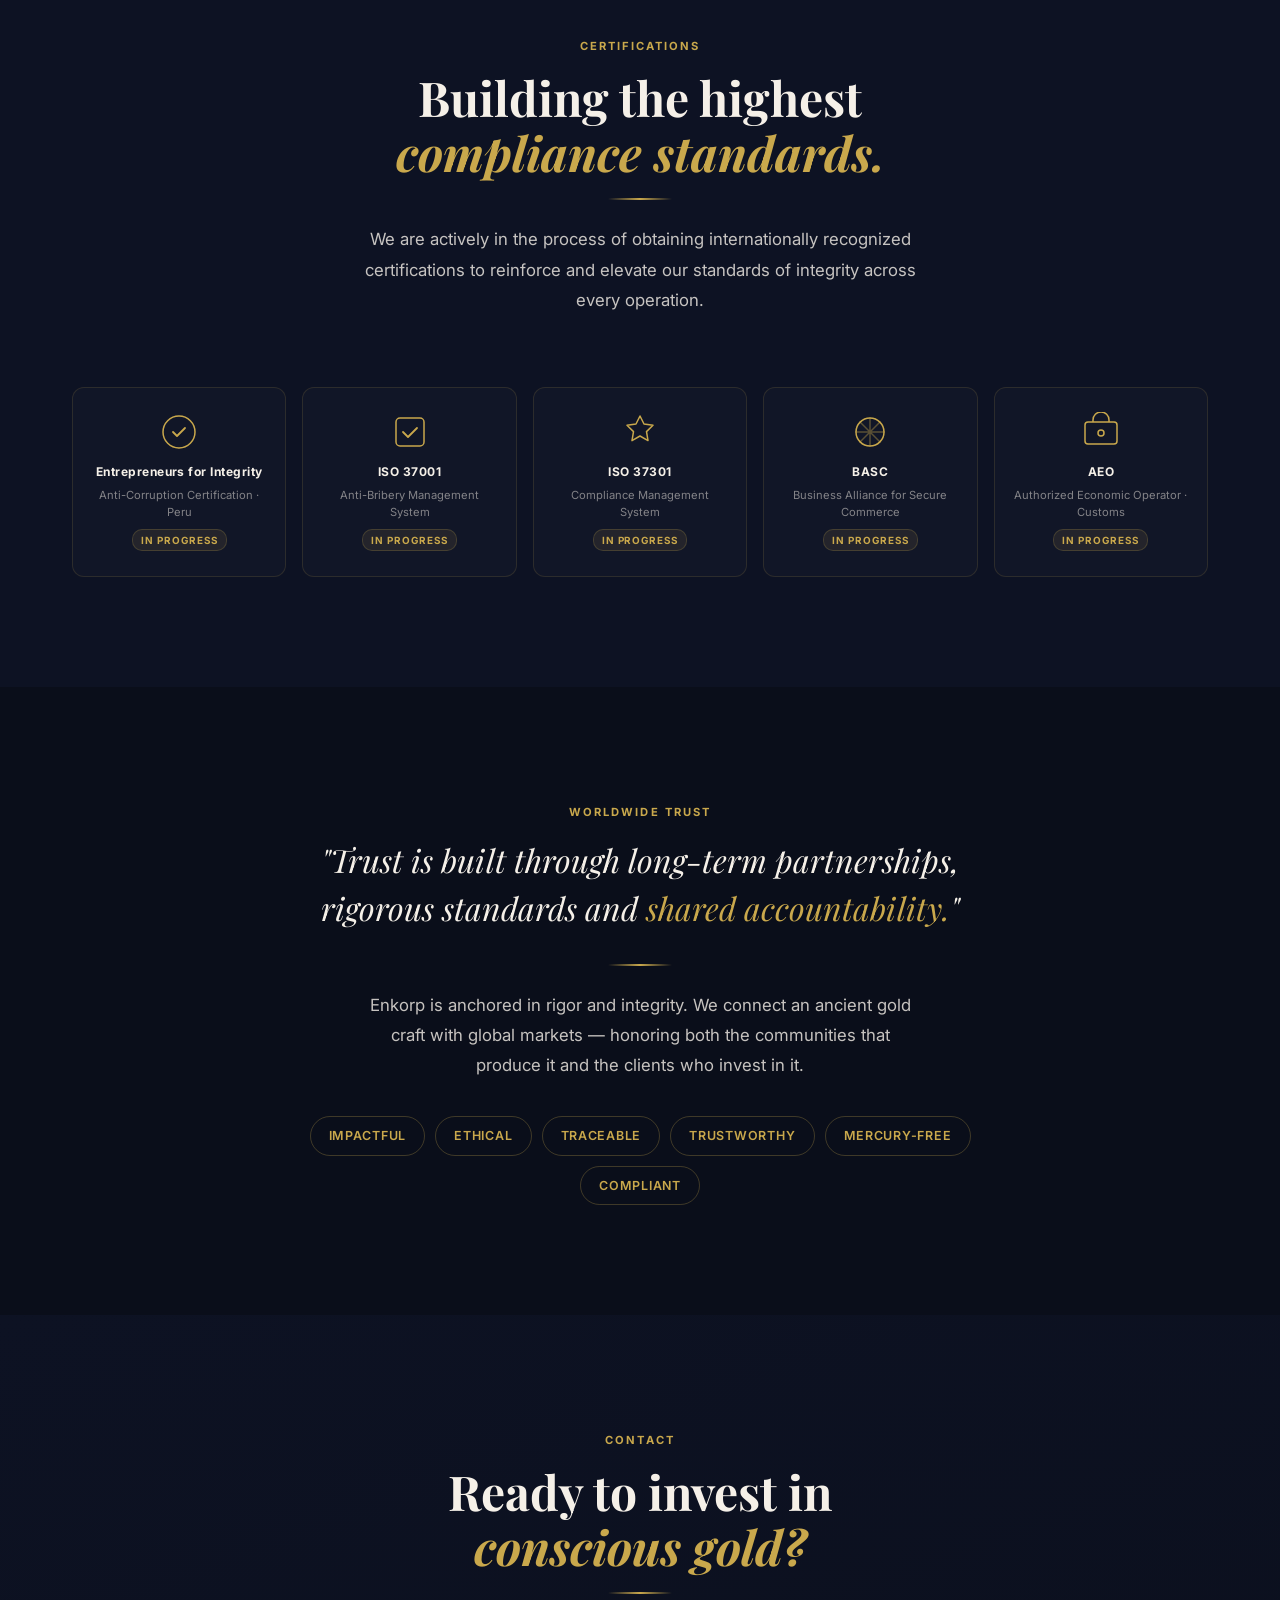
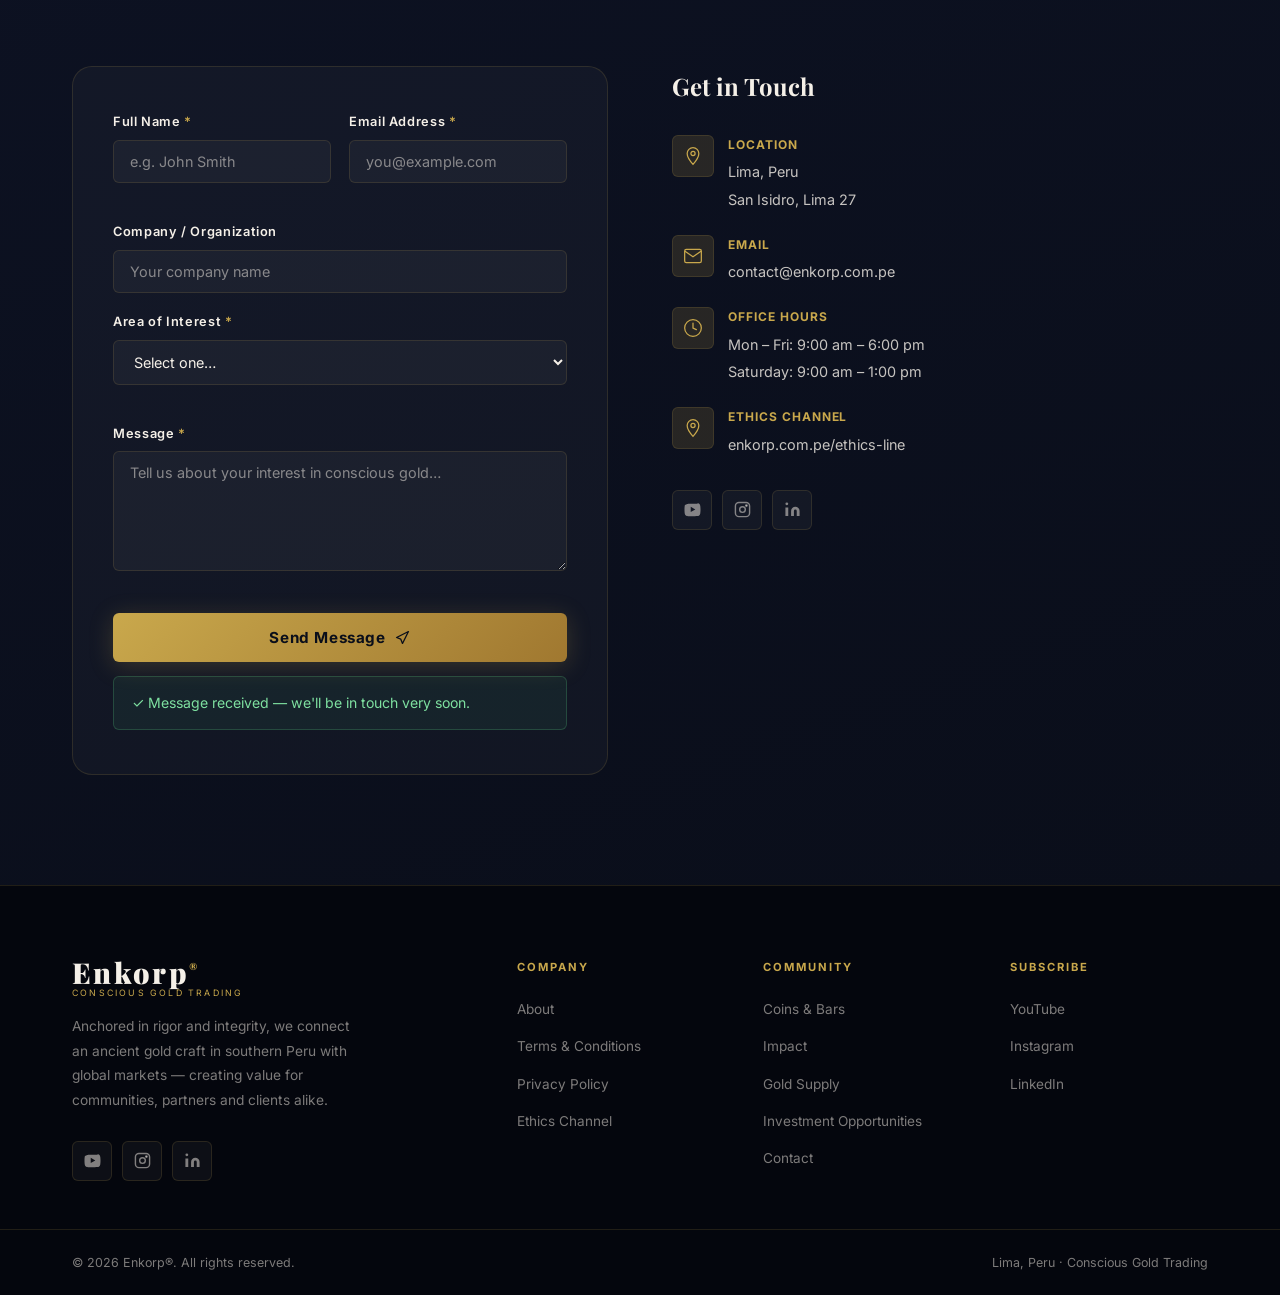
==== commit f3115a3c: "Remove video element from hero — use CSS gold gradient only https://claude.ai/code/session_01NUHwKu4" ====
--- a/index.html
+++ b/index.html
@@ -366,9 +366,6 @@
 <!-- HERO -->
 <section class="hero" id="home">
   <div class="hero-bg">
-    <video class="hero-vid" autoplay muted loop playsinline preload="auto">
-      <source src="hero.mp4" type="video/mp4"/>
-    </video>
     <div class="hero-ov"></div>
     <div class="hero-particles" id="heroParticles"></div>
   </div>
